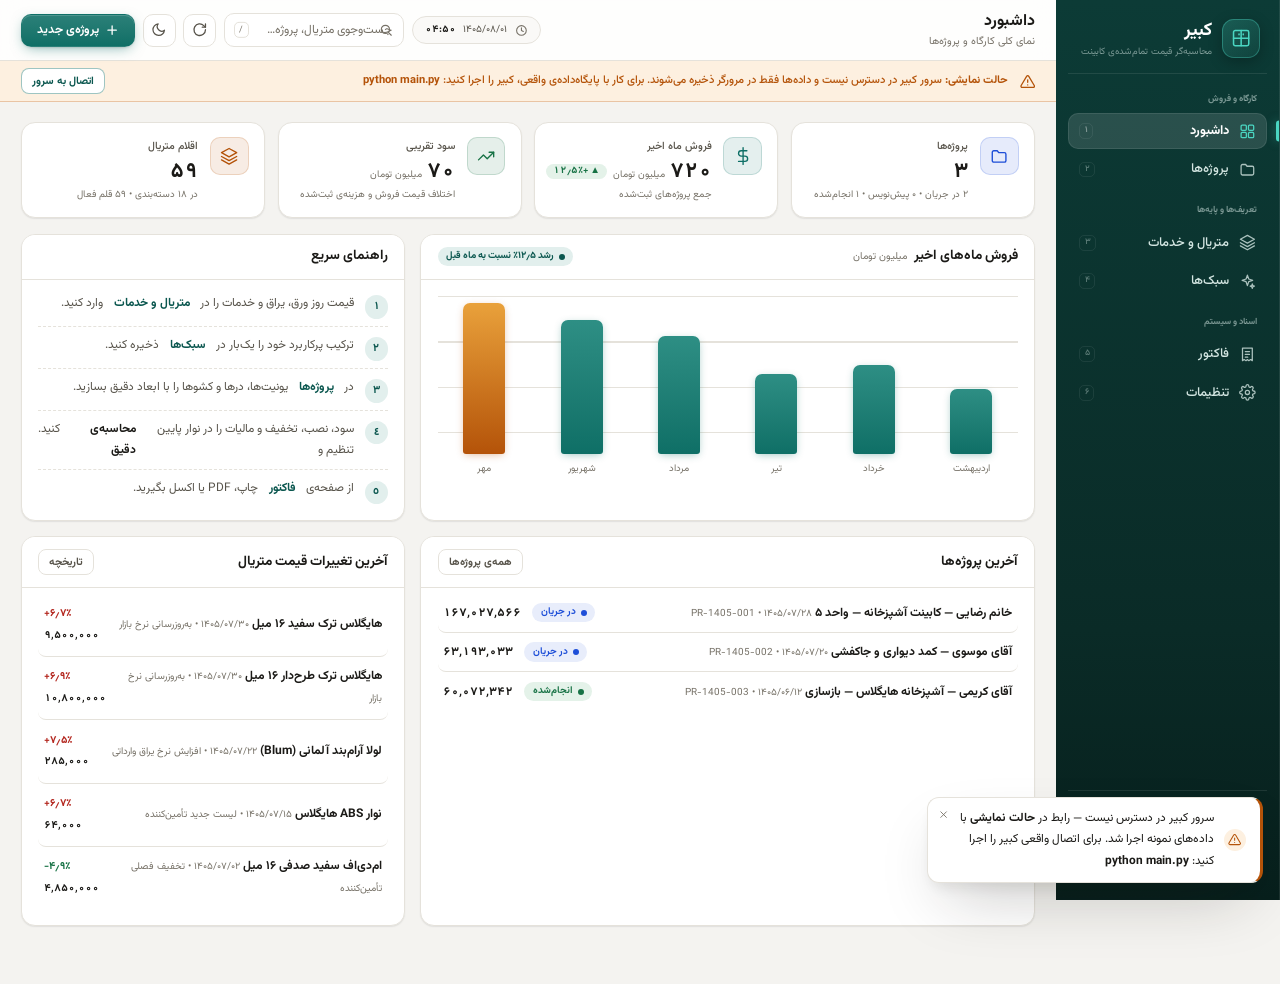
==== webui/index.html @ 337af444 "Initial commit" ====
<!DOCTYPE html>
<html lang="fa" dir="rtl" data-theme="light">
<head>
<meta charset="utf-8">
<meta name="viewport" content="width=device-width, initial-scale=1">
<title>کبیر — محاسبه‌گر قیمت تمام‌شده و فاکتور کابینت</title>
<meta name="description" content="کبیر: نرم‌افزار تحت وب محاسبه‌ی قیمت تمام‌شده و صدور فاکتور حرفه‌ای برای کارگاه‌ها و فروشگاه‌های کابینت‌سازی — کاملاً فارسی و راست‌به‌چپ">
<meta name="color-scheme" content="light dark">
<meta name="theme-color" content="#0c3b36" media="(prefers-color-scheme: light)">
<meta name="theme-color" content="#0d1a18" media="(prefers-color-scheme: dark)">
<link rel="icon" type="image/svg+xml" href="assets/favicon.svg">
<link rel="apple-touch-icon" href="assets/apple-touch-icon.png">
<link rel="manifest" href="manifest.webmanifest">
<link rel="stylesheet" href="css/styles.css">
<script src="js/data.js" defer></script>
<script src="js/engine.js" defer></script>
<script src="js/ui.js" defer></script>
</head>
<body>

<!-- ==================== اسپلش راه‌اندازی ==================== -->
<div id="splash" role="status" aria-live="polite">
  <div class="splash-box">
    <div class="splash-logo" aria-hidden="true">
      <svg viewBox="0 0 24 24" fill="none" stroke="currentColor" stroke-width="1.8" stroke-linecap="round" stroke-linejoin="round">
        <rect x="3" y="3" width="18" height="18" rx="2"/><line x1="12" y1="3" x2="12" y2="21"/><line x1="3" y1="12" x2="21" y2="12"/>
        <line x1="9.5" y1="7" x2="9.5" y2="8"/><line x1="14.5" y1="7" x2="14.5" y2="8"/>
      </svg>
    </div>
    <div class="splash-title">کبیر</div>
    <div class="splash-sub">محاسبه‌گر قیمت تمام‌شده و صدور فاکتور صنعت کابینت</div>
    <div class="splash-bar" aria-hidden="true"><i></i></div>
    <div class="splash-msg" id="splashMsg">در حال راه‌اندازی…</div>
  </div>
</div>

<noscript>
  <div style="padding:2rem;text-align:center;font-family:Tahoma,sans-serif">
    کبیر برای اجرا به جاوااسکریپت نیاز دارد. لطفاً جاوااسکریپت مرورگر را فعال کنید.
  </div>
</noscript>

<!-- ==================== نوار کناری ==================== -->
<aside class="sidebar" id="sidebar" aria-label="ناوبری اصلی">
  <div class="brand">
    <div class="brand-logo" aria-hidden="true">
      <svg viewBox="0 0 24 24" fill="none" stroke="currentColor" stroke-width="1.8" stroke-linecap="round" stroke-linejoin="round">
        <rect x="3" y="3" width="18" height="18" rx="2"/><line x1="12" y1="3" x2="12" y2="21"/><line x1="3" y1="12" x2="21" y2="12"/>
        <line x1="9.5" y1="7" x2="9.5" y2="8"/><line x1="14.5" y1="7" x2="14.5" y2="8"/>
      </svg>
    </div>
    <div>
      <h1>کبیر</h1>
      <p>محاسبه‌گر قیمت تمام‌شده‌ی کابینت</p>
    </div>
  </div>

  <nav class="nav" id="nav">
    <div class="nav-sec">کارگاه و فروش</div>
    <button class="nav-btn active" data-page="dashboard" type="button">
      <svg viewBox="0 0 24 24" fill="none" stroke="currentColor" stroke-width="1.8" stroke-linecap="round" stroke-linejoin="round"><rect x="3" y="3" width="7.5" height="7.5" rx="1.5"/><rect x="13.5" y="3" width="7.5" height="7.5" rx="1.5"/><rect x="13.5" y="13.5" width="7.5" height="7.5" rx="1.5"/><rect x="3" y="13.5" width="7.5" height="7.5" rx="1.5"/></svg>
      داشبورد<span class="nav-kbd">۱</span>
    </button>
    <button class="nav-btn" data-page="projects" type="button">
      <svg viewBox="0 0 24 24" fill="none" stroke="currentColor" stroke-width="1.8" stroke-linecap="round" stroke-linejoin="round"><path d="M3 7a2 2 0 0 1 2-2h4.5l2 2.5H19a2 2 0 0 1 2 2V18a2 2 0 0 1-2 2H5a2 2 0 0 1-2-2z"/></svg>
      پروژه‌ها<span class="nav-kbd">۲</span>
    </button>
    <div class="nav-sec">تعریف‌ها و پایه‌ها</div>
    <button class="nav-btn" data-page="materials" type="button">
      <svg viewBox="0 0 24 24" fill="none" stroke="currentColor" stroke-width="1.8" stroke-linecap="round" stroke-linejoin="round"><path d="m12 2 10 5.5-10 5.5L2 7.5z"/><path d="m2 12.5 10 5.5 10-5.5"/><path d="m2 17 10 5.5L22 17"/></svg>
      متریال و خدمات<span class="nav-kbd">۳</span>
    </button>
    <button class="nav-btn" data-page="styles" type="button">
      <svg viewBox="0 0 24 24" fill="none" stroke="currentColor" stroke-width="1.8" stroke-linecap="round" stroke-linejoin="round"><path d="m12 3 1.9 5.6 5.6 1.9-5.6 1.9L12 18l-1.9-5.6-5.6-1.9 5.6-1.9z"/><path d="M19 15.5 19.8 18l2.2.8-2.2.8L19 22l-.8-2.4-2.2-.8 2.2-.8z"/></svg>
      سبک‌ها<span class="nav-kbd">۴</span>
    </button>
    <div class="nav-sec">اسناد و سیستم</div>
    <button class="nav-btn" data-page="invoice" type="button">
      <svg viewBox="0 0 24 24" fill="none" stroke="currentColor" stroke-width="1.8" stroke-linecap="round" stroke-linejoin="round"><path d="M5 3h14v18l-2.4-1.6L14 21l-2-1.6L10 21l-2.6-1.6L5 21z"/><line x1="9" y1="8" x2="15" y2="8"/><line x1="9" y1="12" x2="15" y2="12"/><line x1="9" y1="16" x2="12.5" y2="16"/></svg>
      فاکتور<span class="nav-kbd">۵</span>
    </button>
    <button class="nav-btn" data-page="settings" type="button">
      <svg viewBox="0 0 24 24" fill="none" stroke="currentColor" stroke-width="1.8" stroke-linecap="round" stroke-linejoin="round"><circle cx="12" cy="12" r="3"/><path d="M19.4 15a1.65 1.65 0 0 0 .33 1.82l.06.06a2 2 0 0 1-2.83 2.83l-.06-.06a1.65 1.65 0 0 0-1.82-.33 1.65 1.65 0 0 0-1 1.51V21a2 2 0 0 1-4 0v-.09A1.65 1.65 0 0 0 9 19.4a1.65 1.65 0 0 0-1.82.33l-.06.06a2 2 0 0 1-2.83-2.83l.06-.06a1.65 1.65 0 0 0 .33-1.82 1.65 1.65 0 0 0-1.51-1H3a2 2 0 0 1 0-4h.09A1.65 1.65 0 0 0 4.6 9a1.65 1.65 0 0 0-.33-1.82l-.06-.06a2 2 0 0 1 2.83-2.83l.06.06a1.65 1.65 0 0 0 1.82.33H9a1.65 1.65 0 0 0 1-1.51V3a2 2 0 0 1 4 0v.09a1.65 1.65 0 0 0 1 1.51 1.65 1.65 0 0 0 1.82-.33l.06-.06a2 2 0 0 1 2.83 2.83l-.06.06a1.65 1.65 0 0 0-.33 1.82V9a1.65 1.65 0 0 0 1.51 1H21a2 2 0 0 1 0 4h-.09a1.65 1.65 0 0 0-1.51 1z"/></svg>
      تنظیمات<span class="nav-kbd">۶</span>
    </button>
  </nav>

  <div class="sidebar-foot">
    <div class="ver"><span class="dot"></span> <span id="appVer">کبیر — رابط وب</span></div>
    <div id="connBadge" class="conn demo"><span class="dot"></span> در حال اتصال…</div>
    <div class="tiny" style="opacity:.7">میان‌بر: <b>/</b> جست‌وجو • <b>Alt+۱..۶</b> صفحه‌ها</div>
  </div>
</aside>
<div class="scrim" id="scrim"></div>

<!-- ==================== بدنه‌ی اصلی ==================== -->
<div class="main">
  <header class="topbar">
    <button class="icon-btn btn-menu" id="btnMenu" type="button" aria-label="منو">
      <svg viewBox="0 0 24 24" fill="none" stroke="currentColor" stroke-width="2" stroke-linecap="round"><line x1="4" y1="7" x2="20" y2="7"/><line x1="4" y1="12" x2="20" y2="12"/><line x1="4" y1="17" x2="20" y2="17"/></svg>
    </button>
    <div class="topbar-titles">
      <h2 id="pageTitle">داشبورد</h2>
      <p id="pageSub">نمای کلی کارگاه و پروژه‌ها</p>
    </div>
    <div class="topbar-actions">
      <div class="clock-chip" id="clockChip" title="تاریخ و ساعت امروز">
        <svg viewBox="0 0 24 24" fill="none" stroke="currentColor" stroke-width="2" stroke-linecap="round" stroke-linejoin="round"><circle cx="12" cy="12" r="9"/><polyline points="12 7 12 12 15.5 13.8"/></svg>
        <span id="clockDate">—</span><b id="clockTime">—</b>
      </div>
      <div class="search-wrap">
        <svg class="search-ic" viewBox="0 0 24 24" fill="none" stroke="currentColor" stroke-width="2" stroke-linecap="round"><circle cx="11" cy="11" r="7"/><line x1="21" y1="21" x2="16.5" y2="16.5"/></svg>
        <input type="search" id="globalSearch" placeholder="جست‌وجوی متریال، پروژه…" autocomplete="off" aria-label="جست‌وجوی سراسری">
        <span class="search-kbd">/</span>
        <div class="search-drop" id="searchDrop" hidden></div>
      </div>
      <button class="icon-btn" id="btnRefresh" type="button" aria-label="به‌روزرسانی داده‌ها" title="به‌روزرسانی داده‌ها از پایگاه‌داده">
        <svg viewBox="0 0 24 24" fill="none" stroke="currentColor" stroke-width="2" stroke-linecap="round" stroke-linejoin="round"><path d="M21 12a9 9 0 1 1-2.64-6.36L21 8"/><polyline points="21 3 21 8 16 8"/></svg>
      </button>
      <button class="icon-btn" id="btnTheme" type="button" aria-label="تغییر پوسته" title="پوسته‌ی روشن/تاریک"></button>
      <button class="btn primary" id="btnQuickProject" type="button">
        <svg viewBox="0 0 24 24" fill="none" stroke="currentColor" stroke-width="2.2" stroke-linecap="round"><line x1="12" y1="5" x2="12" y2="19"/><line x1="5" y1="12" x2="19" y2="12"/></svg>
        پروژه‌ی جدید
      </button>
    </div>
  </header>

  <div class="demo-banner" id="demoBanner" hidden role="status">
    <svg viewBox="0 0 24 24" fill="none" stroke="currentColor" stroke-width="2" stroke-linecap="round" stroke-linejoin="round"><path d="M10.3 3.6 1.8 18a2 2 0 0 0 1.7 3h17a2 2 0 0 0 1.7-3L13.7 3.6a2 2 0 0 0-3.4 0z"/><line x1="12" y1="9" x2="12" y2="13"/><line x1="12" y1="17" x2="12" y2="17.01"/></svg>
    <span><b>حالت نمایشی:</b> سرور کبیر در دسترس نیست و داده‌ها فقط در مرورگر ذخیره می‌شوند. برای کار با پایگاه‌داده‌ی واقعی، کبیر را اجرا کنید: <b class="ltr">python main.py</b></span>
    <button class="btn outline sm" id="btnBannerReconnect" type="button">اتصال به سرور</button>
  </div>

  <div class="content">

    <!-- ================= صفحه‌ی داشبورد ================= -->
    <section class="page active" id="page-dashboard">
      <div class="stats-grid">
        <div class="stat-card" style="--stat-c:var(--info)">
          <div class="stat-ic"><svg viewBox="0 0 24 24" fill="none" stroke="currentColor" stroke-width="1.8" stroke-linecap="round" stroke-linejoin="round"><path d="M3 7a2 2 0 0 1 2-2h4.5l2 2.5H19a2 2 0 0 1 2 2V18a2 2 0 0 1-2 2H5a2 2 0 0 1-2-2z"/></svg></div>
          <div class="stat-info">
            <div class="stat-label">پروژه‌ها</div>
            <div class="stat-value" id="statProjects">—</div>
            <div class="stat-sub" id="statProjectsSub"></div>
          </div>
        </div>
        <div class="stat-card" style="--stat-c:var(--accent)">
          <div class="stat-ic"><svg viewBox="0 0 24 24" fill="none" stroke="currentColor" stroke-width="1.8" stroke-linecap="round" stroke-linejoin="round"><line x1="12" y1="1" x2="12" y2="23"/><path d="M17 5H9.5a3.5 3.5 0 0 0 0 7h5a3.5 3.5 0 0 1 0 7H6"/></svg></div>
          <div class="stat-info">
            <div class="stat-label">فروش ماه اخیر</div>
            <div class="stat-value"><span id="statSales">—</span><span class="stat-trend up" id="statSalesTrend"></span></div>
            <div class="stat-sub">جمع پروژه‌های ثبت‌شده</div>
          </div>
        </div>
        <div class="stat-card" style="--stat-c:var(--success)">
          <div class="stat-ic"><svg viewBox="0 0 24 24" fill="none" stroke="currentColor" stroke-width="1.8" stroke-linecap="round" stroke-linejoin="round"><polyline points="22 7 13.5 15.5 8.5 10.5 2 17"/><polyline points="16 7 22 7 22 13"/></svg></div>
          <div class="stat-info">
            <div class="stat-label">سود تقریبی</div>
            <div class="stat-value" id="statProfit">—</div>
            <div class="stat-sub">اختلاف قیمت فروش و هزینه‌ی ثبت‌شده</div>
          </div>
        </div>
        <div class="stat-card" style="--stat-c:var(--warning)">
          <div class="stat-ic"><svg viewBox="0 0 24 24" fill="none" stroke="currentColor" stroke-width="1.8" stroke-linecap="round" stroke-linejoin="round"><path d="m12 2 10 5.5-10 5.5L2 7.5z"/><path d="m2 12.5 10 5.5 10-5.5"/><path d="m2 17 10 5.5L22 17"/></svg></div>
          <div class="stat-info">
            <div class="stat-label">اقلام متریال</div>
            <div class="stat-value" id="statMaterials">—</div>
            <div class="stat-sub" id="statMaterialsSub"></div>
          </div>
        </div>
      </div>

      <div class="dash-grid">
        <div class="card">
          <div class="card-head">
            <h3>فروش ماه‌های اخیر <span class="sub" id="chartUnit"></span></h3>
            <div class="card-actions"><span class="badge b-final" id="chartBadge"></span></div>
          </div>
          <div class="card-body"><div class="chart" id="salesChart" role="img" aria-label="نمودار فروش ماه‌های اخیر"></div></div>
        </div>

        <div class="card">
          <div class="card-head"><h3>راهنمای سریع</h3></div>
          <div class="card-body" style="padding-top:.4rem;padding-bottom:.6rem">
            <ol class="guide">
              <li>قیمت روز ورق، یراق و خدمات را در <a data-goto="materials">متریال و خدمات</a> وارد کنید.</li>
              <li>ترکیب پرکاربرد خود را یک‌بار در <a data-goto="styles">سبک‌ها</a> ذخیره کنید.</li>
              <li>در <a data-goto="projects">پروژه‌ها</a> یونیت‌ها، درها و کشوها را با ابعاد دقیق بسازید.</li>
              <li>سود، نصب، تخفیف و مالیات را در نوار پایین تنظیم و <b>محاسبه‌ی دقیق</b> کنید.</li>
              <li>از صفحه‌ی <a data-goto="invoice">فاکتور</a> چاپ، PDF یا اکسل بگیرید.</li>
            </ol>
          </div>
        </div>
      </div>

      <div class="dash-grid">
        <div class="card">
          <div class="card-head">
            <h3>آخرین پروژه‌ها</h3>
            <div class="card-actions"><button class="btn ghost sm" data-goto="projects" type="button">همه‌ی پروژه‌ها</button></div>
          </div>
          <div class="card-body" style="padding-top:.4rem"><div class="mini-list" id="recentProjects"></div></div>
        </div>
        <div class="card">
          <div class="card-head">
            <h3>آخرین تغییرات قیمت متریال</h3>
            <div class="card-actions"><button class="btn ghost sm" id="btnDashHistory" type="button">تاریخچه</button></div>
          </div>
          <div class="card-body" style="padding-top:.4rem"><div class="mini-list" id="priceChanges"></div></div>
        </div>
      </div>
    </section>

    <!-- ================= صفحه‌ی پروژه‌ها ================= -->
    <section class="page" id="page-projects">
      <div class="toolbar no-print">
        <div class="search-wrap">
          <svg class="search-ic" viewBox="0 0 24 24" fill="none" stroke="currentColor" stroke-width="2" stroke-linecap="round"><circle cx="11" cy="11" r="7"/><line x1="21" y1="21" x2="16.5" y2="16.5"/></svg>
          <input type="search" id="projSearch" placeholder="جست‌وجوی عنوان، مشتری یا کد…" autocomplete="off">
        </div>
        <select id="projFilter" aria-label="فیلتر وضعیت" style="width:auto">
          <option value="all">همه‌ی وضعیت‌ها</option>
          <option value="draft">پیش‌نویس</option>
          <option value="open">در جریان</option>
          <option value="done">انجام‌شده</option>
          <option value="canceled">لغوشده</option>
        </select>
        <div class="spacer"></div>
        <button class="btn primary" id="btnNewProject" type="button">
          <svg viewBox="0 0 24 24" fill="none" stroke="currentColor" stroke-width="2.2" stroke-linecap="round"><line x1="12" y1="5" x2="12" y2="19"/><line x1="5" y1="12" x2="19" y2="12"/></svg>
          پروژه‌ی جدید
        </button>
      </div>

      <div class="notice warn" id="staleBanner" hidden role="status">
        <span class="n-ic" aria-hidden="true"><svg viewBox="0 0 24 24" fill="none" stroke="currentColor" stroke-width="1.9" stroke-linecap="round" stroke-linejoin="round"><path d="M10.3 3.6 1.8 18a2 2 0 0 0 1.7 3h17a2 2 0 0 0 1.7-3L13.7 3.6a2 2 0 0 0-3.4 0z"/><line x1="12" y1="9" x2="12" y2="13"/><line x1="12" y1="17" x2="12" y2="17.01"/></svg></span>
        <span>قیمت متریال تغییر کرده است — <b id="staleCount">۰</b> پروژه هنوز با نرخ‌های قدیمی محاسبه شده‌اند. برای به‌روزرسانی همه‌ی قیمت‌ها «بازمحاسبه» را بزنید.</span>
        <button class="btn warn sm" id="btnRecalcAll" type="button">بازمحاسبه‌ی همه‌ی پروژه‌ها</button>
      </div>

      <div class="card no-print">
        <div class="table-wrap sticky-head"><table class="data" id="projectsTable" aria-label="فهرست پروژه‌ها"></table></div>
      </div>

      <!-- ویرایشگر پروژه -->
      <div class="editor-stack" id="projectEditor" hidden>
        <div class="card">
          <div class="card-head">
            <h3>مشخصات پروژه <span class="badge b-open" id="edStatusBadge"></span></h3>
            <div class="card-actions">
              <button class="btn ghost sm" id="btnCloseEditor" type="button">بستن</button>
              <button class="btn ghost sm" id="btnDupProject" type="button">کپی پروژه</button>
              <button class="btn primary sm" id="btnSaveProject" type="button">
                <svg viewBox="0 0 24 24" fill="none" stroke="currentColor" stroke-width="2" stroke-linecap="round" stroke-linejoin="round"><path d="M19 21H5a2 2 0 0 1-2-2V5a2 2 0 0 1 2-2h11l5 5v11a2 2 0 0 1-2 2z"/><polyline points="17 21 17 13 7 13 7 21"/><polyline points="7 3 7 8 15 8"/></svg>
                ذخیره‌ی تغییرات
              </button>
            </div>
          </div>
          <div class="card-body">
            <div class="fields-grid">
              <div class="field"><label for="edCode">کد پروژه</label><input type="text" id="edCode" readonly></div>
              <div class="field span2"><label for="edTitle">عنوان پروژه</label><input type="text" id="edTitle" placeholder="مثلاً کابینت آشپزخانه"></div>
              <div class="field"><label for="edStatus">وضعیت</label>
                <select id="edStatus">
                  <option value="draft">پیش‌نویس</option>
                  <option value="open">در جریان</option>
                  <option value="done">انجام‌شده</option>
                  <option value="canceled">لغوشده</option>
                </select>
              </div>
              <div class="field"><label for="edCustomer">نام مشتری</label><input type="text" id="edCustomer"></div>
              <div class="field"><label for="edMobile">همراه</label><input type="tel" id="edMobile" placeholder="۰۹۱۲…" class="ltr" style="text-align:right"></div>
              <div class="field"><label for="edPhone">تلفن</label><input type="tel" id="edPhone" class="ltr" style="text-align:right"></div>
              <div class="field"><label for="edValid">اعتبار تا</label><input type="text" id="edValid" placeholder="۱۴۰۵/۰۸/۱۵"></div>
              <div class="field span4"><label for="edAddress">نشانی</label><input type="text" id="edAddress"></div>
            </div>
          </div>
        </div>

        <div class="card">
          <div class="card-head">
            <h3>بخش‌ها (سبک‌ها) <span class="sub">در یک پروژه چند بخش با سبک‌های متفاوت بسازید</span></h3>
            <div class="card-actions">
              <button class="btn ghost sm" id="btnDelSection" type="button">حذف بخش</button>
              <button class="btn ghost sm" id="btnAddSection" type="button">＋ افزودن بخش</button>
            </div>
          </div>
          <div class="card-body">
            <div class="sec-pills" id="secPills"></div>
            <div class="section-bar">
              <label>نام بخش:
                <input type="text" id="secName" style="width:8rem">
              </label>
              <label>سبک:
                <select id="secStyle" aria-label="سبک بخش"></select>
              </label>
              <button class="btn outline sm" id="btnApplyStyle" type="button" title="متریالِ سبک روی همه‌ی یونیت‌ها، درها و کشوها اعمال می‌شود">اعمال سبک روی بخش</button>
              <label>پرت ورق ٪:
                <input type="text" id="secWaste" class="narrow" inputmode="numeric" data-no-sep>
              </label>
              <label>سربار ٪:
                <input type="text" id="secOverhead" class="narrow" inputmode="numeric" data-no-sep>
              </label>
              <label>صفحه‌ی کابینت:
                <select id="secCounter" aria-label="متریال صفحه"></select>
              </label>
              <label>متر طول صفحه:
                <input type="text" id="secCounterLm" class="narrow" inputmode="decimal">
              </label>
            </div>

            <div class="tabs" id="secTabs" role="tablist">
              <button class="tab active" data-tab="units" type="button" role="tab">یونیت‌ها <span class="cnt" id="cntUnits"></span></button>
              <button class="tab" data-tab="doors" type="button" role="tab">درها <span class="cnt" id="cntDoors"></span></button>
              <button class="tab" data-tab="drawers" type="button" role="tab">کشوها <span class="cnt" id="cntDrawers"></span></button>
              <button class="tab" data-tab="facade" type="button" role="tab">درنما <span class="cnt" id="cntFacade"></span></button>
              <button class="tab" data-tab="extras" type="button" role="tab">اضافات و اکسسوری <span class="cnt" id="cntExtras"></span></button>
              <button class="tab" data-tab="services" type="button" role="tab">خدمات بخش <span class="cnt" id="cntServices"></span></button>
            </div>

            <div class="tab-panel active" id="tab-units" role="tabpanel">
              <div class="table-wrap"><table class="data center" id="tblUnits"></table></div>
              <div class="add-unit-row">
                <button class="btn ghost sm add-row" data-add="unit:ground" type="button" title="یونیت زمینی با ابعاد پیش‌فرض (قابل تغییر در تنظیمات)">＋ یونیت زمینی</button>
                <button class="btn ghost sm add-row" data-add="unit:wall" type="button" title="یونیت دیواری با ابعاد پیش‌فرض (قابل تغییر در تنظیمات)">＋ یونیت دیواری</button>
                <button class="btn ghost sm add-row" data-add="unit:tall" type="button" title="کمد ایستاده با ابعاد پیش‌فرض (قابل تغییر در تنظیمات)">＋ کمد ایستاده</button>
              </div>
              <p class="tiny muted" style="margin-top:.4rem">ابعاد هر نوع به‌صورت پیش‌فرض از «تنظیمات → ابعاد پیش‌فرض یونیت‌ها» می‌آید و با تغییر نوع یونیت هم خودکار اعمال می‌شود. برای انتخاب متریال و یراق هر یونیت، روی «جزئیات» ردیف آن کلیک کنید.</p>
            </div>
            <div class="tab-panel" id="tab-doors" role="tabpanel">
              <div class="table-wrap"><table class="data center" id="tblDoors"></table></div>
              <button class="btn ghost sm add-row" data-add="doors" type="button">＋ افزودن در</button>
            </div>
            <div class="tab-panel" id="tab-drawers" role="tabpanel">
              <div class="table-wrap"><table class="data center" id="tblDrawers"></table></div>
              <button class="btn ghost sm add-row" data-add="drawers" type="button">＋ افزودن کشو</button>
            </div>
            <div class="tab-panel" id="tab-facade" role="tabpanel">
              <div class="section-bar" style="margin-bottom:.8rem">
                <label>حالت درنما:
                  <select id="facadeMode">
                    <option value="none">بدون درنما</option>
                    <option value="detailed">ریز (ردیف‌های زیر)</option>
                    <option value="total">متراژ کلی</option>
                  </select>
                </label>
                <span id="facadeTotalWrap" class="hidden" style="display:flex;gap:.8rem;flex-wrap:wrap">
                  <label>متراژ کل (م²): <input type="text" id="facadeTotalSqm" class="narrow" inputmode="decimal" data-no-sep></label>
                  <label>قیمت هر م²: <input type="text" id="facadeTotalPrice" class="narrow" inputmode="numeric"></label>
                </span>
              </div>
              <div id="facadeRowsWrap">
                <div class="table-wrap"><table class="data center" id="tblFacade"></table></div>
                <button class="btn ghost sm add-row" data-add="facade" type="button">＋ افزودن ردیف درنما</button>
              </div>
            </div>
            <div class="tab-panel" id="tab-extras" role="tabpanel">
              <div class="table-wrap"><table class="data center" id="tblExtras"></table></div>
              <button class="btn ghost sm add-row" data-add="extras" type="button">＋ افزودن ردیف</button>
            </div>
            <div class="tab-panel" id="tab-services" role="tabpanel">
              <div class="section-bar" style="margin-bottom:.8rem">
                <label>افزودن از کتابخانه‌ی خدمات:
                  <select id="svcLibrary"><option value="">— انتخاب کنید —</option></select>
                </label>
                <span class="tiny muted">مبنا: مقدار ردیف خودکار از روی آمار بخش محاسبه می‌شود (تعداد یونیت، لنگه در، متر طول…)</span>
              </div>
              <div class="table-wrap"><table class="data center" id="tblServices"></table></div>
              <button class="btn ghost sm add-row" data-add="services" type="button">＋ افزودن خدمت</button>
            </div>
          </div>
        </div>

        <div class="totalbar" id="totalBar">
          <div class="totalbar-inner">
            <div class="tb-fields">
              <div class="tb-field">
                <span>روش سود</span>
                <div class="pair">
                  <select id="tbProfitMode" aria-label="روش سود">
                    <option value="markup">مارکاپ</option>
                    <option value="margin">مارجین</option>
                  </select>
                  <span class="cell-wrap"><input type="text" id="tbProfitPct" inputmode="numeric" aria-label="درصد سود" class="has-u" data-no-sep><i class="cell-u" id="uProfitPct">٪</i></span>
                </div>
              </div>
              <div class="tb-field">
                <span>نصب</span>
                <div class="pair">
                  <select id="tbInstallMode" aria-label="روش نصب">
                    <option value="none">بدون نصب</option>
                    <option value="fixed">مبلغ ثابت</option>
                    <option value="per_meter">متری</option>
                    <option value="percent">درصدی</option>
                  </select>
                  <span class="cell-wrap"><input type="text" id="tbInstallVal" inputmode="numeric"><i class="cell-u" id="uInstallVal" style="display:none"></i></span>
                </div>
              </div>
              <div class="tb-field">
                <span>تخفیف</span>
                <div class="pair">
                  <span class="cell-wrap"><input type="text" id="tbDiscPct" inputmode="numeric" aria-label="درصد تخفیف" class="has-u" data-no-sep><i class="cell-u" id="uDiscPct">٪</i></span>
                  <span class="cell-wrap"><input type="text" id="tbDiscAmt" inputmode="numeric" placeholder="مبلغ" aria-label="مبلغ تخفیف" class="has-u"><i class="cell-u" id="uDiscAmt">تومان</i></span>
                </div>
              </div>
              <div class="tb-field">
                <span>مالیات بر ارزش افزوده</span>
                <div class="pair">
                  <label class="switch" title="فعال/غیرفعال">
                    <input type="checkbox" id="tbVat"><span class="track"></span>
                  </label>
                  <span class="cell-wrap"><input type="text" id="tbVatPct" inputmode="numeric" aria-label="درصد مالیات" style="min-width:3.6rem" class="has-u" data-no-sep><i class="cell-u" id="uVatPct">٪</i></span>
                </div>
              </div>
              <div class="tb-field"><span>مبلغ ثابت اضافه</span><span class="cell-wrap"><input type="text" id="tbExtraFixed" inputmode="numeric" title="بابت تفاوت نوع درِ بخش‌ها یا اقلام کلی" class="has-u"><i class="cell-u" id="uExtraFixed">تومان</i></span></div>
            </div>
            <div class="tb-figures">
              <div class="tb-fig"><span>جمع هزینه‌ی تمام‌شده</span><b id="tbCost">—</b></div>
              <div class="tb-fig"><span>قیمت ناخالص</span><b id="tbGross">—</b></div>
              <div class="tb-final"><span>مبلغ قابل پرداخت</span><b id="tbFinal">—</b></div>
            </div>
            <div class="tb-actions">
              <button class="btn outline" id="btnBreakdown" type="button">
                <svg viewBox="0 0 24 24" fill="none" stroke="currentColor" stroke-width="1.9" stroke-linecap="round" stroke-linejoin="round"><rect x="4" y="2" width="16" height="20" rx="2"/><line x1="8" y1="6" x2="16" y2="6"/><line x1="8" y1="10" x2="10" y2="10"/><line x1="12" y1="10" x2="16" y2="10"/><line x1="8" y1="14" x2="10" y2="14"/><line x1="12" y1="14" x2="16" y2="14"/><line x1="8" y1="18" x2="13" y2="18"/></svg>
                محاسبه‌ی دقیق
              </button>
              <button class="btn success" id="btnGoInvoice" type="button">
                <svg viewBox="0 0 24 24" fill="none" stroke="currentColor" stroke-width="1.9" stroke-linecap="round" stroke-linejoin="round"><path d="M5 3h14v18l-2.4-1.6L14 21l-2-1.6L10 21l-2.6-1.6L5 21z"/><line x1="9" y1="8" x2="15" y2="8"/><line x1="9" y1="12" x2="15" y2="12"/></svg>
                صدور فاکتور
              </button>
            </div>
          </div>
        </div>
      </div>
    </section>

    <!-- ================= صفحه‌ی متریال و خدمات ================= -->
    <section class="page" id="page-materials">
      <div class="toolbar no-print">
        <div class="search-wrap">
          <svg class="search-ic" viewBox="0 0 24 24" fill="none" stroke="currentColor" stroke-width="2" stroke-linecap="round"><circle cx="11" cy="11" r="7"/><line x1="21" y1="21" x2="16.5" y2="16.5"/></svg>
          <input type="search" id="matSearch" placeholder="جست‌وجوی متریال و خدمات…" autocomplete="off">
        </div>
        <span class="badge b-final" id="matCurBadge"></span>
        <div class="spacer"></div>
        <button class="btn ghost" id="btnMatHistory" type="button">
          <svg viewBox="0 0 24 24" fill="none" stroke="currentColor" stroke-width="1.9" stroke-linecap="round" stroke-linejoin="round"><path d="M3 12a9 9 0 1 0 3-6.7L3 8"/><polyline points="3 3 3 8 8 8"/><polyline points="12 7.5 12 12 15.5 14"/></svg>
          تاریخچه‌ی قیمت
        </button>
        <button class="btn ghost" id="btnMatExcel" type="button">
          <svg viewBox="0 0 24 24" fill="none" stroke="currentColor" stroke-width="1.9" stroke-linecap="round" stroke-linejoin="round"><path d="M21 15v4a2 2 0 0 1-2 2H5a2 2 0 0 1-2-2v-4"/><polyline points="7 10 12 15 17 10"/><line x1="12" y1="15" x2="12" y2="3"/></svg>
          خروجی اکسل
        </button>
        <button class="btn outline" id="btnBulkPrice" type="button">
          <svg viewBox="0 0 24 24" fill="none" stroke="currentColor" stroke-width="1.9" stroke-linecap="round" stroke-linejoin="round"><line x1="19" y1="5" x2="5" y2="19"/><circle cx="6.5" cy="6.5" r="2.5"/><circle cx="17.5" cy="17.5" r="2.5"/></svg>
          تغییر دسته‌جمعی قیمت
        </button>
        <button class="btn primary" id="btnNewMaterial" type="button">
          <svg viewBox="0 0 24 24" fill="none" stroke="currentColor" stroke-width="2.2" stroke-linecap="round"><line x1="12" y1="5" x2="12" y2="19"/><line x1="5" y1="12" x2="19" y2="12"/></svg>
          افزودن قلم
        </button>
      </div>

      <div class="chips no-print" id="matChips" role="tablist" aria-label="دسته‌بندی‌ها"></div>

      <div class="card no-print">
        <div class="table-wrap sticky-head"><table class="data" id="matTable" aria-label="فهرست متریال و خدمات"></table></div>
        <div class="card-foot" id="matCount"></div>
      </div>

      <div class="card no-print" id="historyCard" hidden>
        <div class="card-head">
          <h3>تاریخچه‌ی تغییرات قیمت</h3>
          <div class="card-actions"><button class="btn ghost sm" id="btnCloseHistory" type="button">بستن</button></div>
        </div>
        <div class="table-wrap sticky-head"><table class="data" id="historyTable" aria-label="تاریخچه‌ی قیمت‌ها"></table></div>
      </div>
    </section>

    <!-- ================= صفحه‌ی سبک‌ها ================= -->
    <section class="page" id="page-styles">
      <div class="toolbar no-print">
        <p class="muted" style="font-size:.85rem">ترکیب متریال پرکاربرد خود را یک‌بار ذخیره کنید و در هر پروژه با یک کلیک فراخوانید. <b id="stylesLimitNote">حداکثر ۲۰ سبک.</b></p>
        <div class="spacer"></div>
        <button class="btn primary" id="btnNewStyle" type="button">
          <svg viewBox="0 0 24 24" fill="none" stroke="currentColor" stroke-width="2.2" stroke-linecap="round"><line x1="12" y1="5" x2="12" y2="19"/><line x1="5" y1="12" x2="19" y2="12"/></svg>
          تعریف سبک جدید
        </button>
      </div>
      <div class="styles-grid" id="stylesGrid"></div>
    </section>

    <!-- ================= صفحه‌ی فاکتور ================= -->
    <section class="page" id="page-invoice">
      <div class="invoice-layout">
        <div class="card inv-options no-print">
          <div class="card-head"><h3>تنظیمات سند</h3></div>
          <div class="card-body">
            <div class="field">
              <label for="invProject">پروژه</label>
              <select id="invProject"></select>
            </div>
            <div class="field">
              <label for="invType">نوع سند</label>
              <select id="invType">
                <option value="quote">پیش‌فاکتور</option>
                <option value="proforma">پیش‌فاکتور رسمی</option>
                <option value="invoice">فاکتور فروش</option>
              </select>
            </div>
            <div class="grid2">
              <div class="field"><label for="invNumber">شماره</label><input type="text" id="invNumber" readonly></div>
              <div class="field"><label for="invDate">تاریخ</label><input type="text" id="invDate" readonly></div>
            </div>
            <div class="field"><label for="invValid">اعتبار تا</label><input type="text" id="invValid"></div>

            <div class="field">
              <span class="lbl">سطح نمایش</span>
              <div class="segmented" id="invLevel" role="tablist">
                <button type="button" class="active" data-level="grouped">گروه‌بندی</button>
                <button type="button" data-level="detailed">ریز</button>
                <button type="button" data-level="summary">خلاصه</button>
              </div>
            </div>

            <div class="field">
              <span class="lbl">ردیف‌های قابل‌نمایش</span>
              <div class="rows-checks" id="invRows"></div>
            </div>

            <label class="switch"><input type="checkbox" id="invShowCost"><span class="track"></span><span class="sw-label">نمایش هزینه‌ی تمام‌شده <span class="tiny muted">(نسخه‌ی داخلی)</span></span></label>
            <label class="switch"><input type="checkbox" id="invShowStats" checked><span class="track"></span><span class="sw-label">نمایش آمار (یونیت، متراژ، ورق)</span></label>

            <button class="btn primary block" id="btnRefreshInv" type="button">
              <svg viewBox="0 0 24 24" fill="none" stroke="currentColor" stroke-width="2" stroke-linecap="round" stroke-linejoin="round"><path d="M3 12a9 9 0 1 0 3-6.7L3 8"/><polyline points="3 3 3 8 8 8"/></svg>
              به‌روزرسانی فاکتور
            </button>
            <div style="display:flex;gap:.5rem">
              <button class="btn outline" id="btnPrintInv" type="button" style="flex:1">
                <svg viewBox="0 0 24 24" fill="none" stroke="currentColor" stroke-width="1.9" stroke-linecap="round" stroke-linejoin="round"><path d="M6 9V2h12v7"/><path d="M6 18H4a2 2 0 0 1-2-2v-5a2 2 0 0 1 2-2h16a2 2 0 0 1 2 2v5a2 2 0 0 1-2 2h-2"/><rect x="6" y="14" width="12" height="8"/></svg>
                چاپ
              </button>
              <button class="btn ghost" id="btnPdfInv" type="button" style="flex:1">PDF</button>
              <button class="btn ghost" id="btnXlsInv" type="button" style="flex:1">اکسل</button>
            </div>
            <button class="btn success block" id="btnSaveInv" type="button">
              <svg viewBox="0 0 24 24" fill="none" stroke="currentColor" stroke-width="2" stroke-linecap="round" stroke-linejoin="round"><path d="M19 21H5a2 2 0 0 1-2-2V5a2 2 0 0 1 2-2h11l5 5v11a2 2 0 0 1-2 2z"/><polyline points="17 21 17 13 7 13 7 21"/><polyline points="7 3 7 8 15 8"/></svg>
              ذخیره در بایگانی فاکتورها
            </button>
          </div>
        </div>

        <div>
          <div class="inv-preview-wrap">
            <div class="sheet" id="invoiceSheet"></div>
            <iframe class="inv-frame hidden" id="invFrame" title="پیش‌نمایش فاکتور"></iframe>
          </div>
          <div class="card no-print" style="margin-top:1.2rem">
            <div class="card-head"><h3>بایگانی فاکتورهای صادرشده</h3></div>
            <div class="table-wrap sticky-head"><table class="data" id="archiveTable" aria-label="بایگانی فاکتورها"></table></div>
          </div>
        </div>
      </div>
    </section>

    <!-- ================= صفحه‌ی تنظیمات ================= -->
    <section class="page" id="page-settings">
      <div class="settings-grid">

        <div class="card">
          <div class="card-head"><h3>اطلاعات فروشگاه / شرکت</h3></div>
          <div class="card-body">
            <div class="grid2">
              <div class="field"><label for="setCompanyName">نام فروشگاه</label><input type="text" id="setCompanyName"></div>
              <div class="field"><label for="setManager">مدیریت</label><input type="text" id="setManager"></div>
              <div class="field"><label for="setPhone">تلفن</label><input type="tel" id="setPhone"></div>
              <div class="field"><label for="setMobile">همراه</label><input type="tel" id="setMobile"></div>
              <div class="field"><label for="setEmail">ایمیل</label><input type="text" id="setEmail" dir="ltr"></div>
              <div class="field"><label for="setWeb">وب‌سایت</label><input type="text" id="setWeb" dir="ltr"></div>
              <div class="field span2"><label for="setAddress">نشانی</label><input type="text" id="setAddress"></div>
              <div class="field span2"><label for="setInvTitle">عنوان سربرگ فاکتور</label><input type="text" id="setInvTitle"></div>
              <div class="field span2"><label for="setInvFooter">پانویس فاکتور</label><textarea id="setInvFooter"></textarea></div>
            </div>
          </div>
        </div>

        <div class="card">
          <div class="card-head"><h3>پیش‌فرض‌های محاسبه</h3></div>
          <div class="card-body">
            <div class="grid2">
              <div class="field"><label for="setProfitMode">روش سود</label>
                <select id="setProfitMode"><option value="markup">مارکاپ (هزینه × ۱+٪)</option><option value="margin">مارجین (هزینه ÷ ۱−٪)</option></select>
              </div>
              <div class="field"><label for="setProfitPct">درصد سود</label><input type="text" id="setProfitPct" inputmode="numeric" data-no-sep></div>
              <div class="field"><label for="setOverhead">سربار ٪</label><input type="text" id="setOverhead" inputmode="numeric" data-no-sep></div>
              <div class="field"><label for="setWaste">پرت ورق ٪</label><input type="text" id="setWaste" inputmode="numeric" data-no-sep></div>
              <div class="field"><label for="setInstallMode">روش نصب پیش‌فرض</label>
                <select id="setInstallMode">
                  <option value="none">بدون نصب</option><option value="fixed">مبلغ ثابت</option>
                  <option value="per_meter">متری</option><option value="percent">درصدی</option>
                </select>
              </div>
              <div class="field"><label for="setInstallVal">مقدار نصب</label><input type="text" id="setInstallVal" inputmode="numeric"></div>
              <div class="field"><label for="setSheetW">عرض ورق استاندارد (سانتی‌متر)</label><input type="text" id="setSheetW" inputmode="numeric"></div>
              <div class="field"><label for="setSheetH">ارتفاع ورق استاندارد</label><input type="text" id="setSheetH" inputmode="numeric"></div>
              <div class="field"><label for="setFiberW">عرض ورق فیبر</label><input type="text" id="setFiberW" inputmode="numeric"></div>
              <div class="field"><label for="setFiberH">ارتفاع ورق فیبر</label><input type="text" id="setFiberH" inputmode="numeric"></div>
              <div class="field"><label for="setBandBody">ضریب نوار بدنه</label><input type="text" id="setBandBody" inputmode="decimal"><span class="hint">به ازای هر م² بدنه چند متر نوار PVC مصرف می‌شود (پیش‌فرض صنعتی: ۲٫۲)</span></div>
              <div class="field"><label for="setBandDoor">ضریب نوار در</label><input type="text" id="setBandDoor" inputmode="decimal"></div>
            </div>
          </div>
        </div>

        <div class="card">
          <div class="card-head"><h3>ابعاد پیش‌فرض یونیت‌ها</h3>
            <div class="card-actions"><span class="badge b-final">به تفکیک نوع</span></div>
          </div>
          <div class="card-body">
            <p class="tiny muted" style="margin-bottom:.9rem">
              هنگام «افزودن یونیت» یا «تغییر نوع یونیت» در ویرایشگر پروژه، این ابعاد خودکار اعمال می‌شوند
              (بعداً قابل ویرایش‌اند). همه‌ی مقادیر بر حسب سانتی‌متر و تعداد طبقات بر حسب عدد است.
            </p>
            <div class="unit-def-grid">
              <div class="unit-def-col">
                <h4><span class="ud-dot ground"></span>زمینی</h4>
                <div class="field"><label for="setGroundL">طول</label><input type="text" id="setGroundL" inputmode="numeric"></div>
                <div class="field"><label for="setGroundH">ارتفاع</label><input type="text" id="setGroundH" inputmode="numeric"></div>
                <div class="field"><label for="setGroundD">عمق</label><input type="text" id="setGroundD" inputmode="numeric"></div>
                <div class="field"><label for="setGroundS">تعداد طبقات</label><input type="text" id="setGroundS" inputmode="numeric"></div>
              </div>
              <div class="unit-def-col">
                <h4><span class="ud-dot wall"></span>دیواری</h4>
                <div class="field"><label for="setWallL">طول</label><input type="text" id="setWallL" inputmode="numeric"></div>
                <div class="field"><label for="setWallH">ارتفاع</label><input type="text" id="setWallH" inputmode="numeric"></div>
                <div class="field"><label for="setWallD">عمق</label><input type="text" id="setWallD" inputmode="numeric"></div>
                <div class="field"><label for="setWallS">تعداد طبقات</label><input type="text" id="setWallS" inputmode="numeric"></div>
              </div>
              <div class="unit-def-col">
                <h4><span class="ud-dot tall"></span>کمد ایستاده</h4>
                <div class="field"><label for="setTallL">طول</label><input type="text" id="setTallL" inputmode="numeric"></div>
                <div class="field"><label for="setTallH">ارتفاع</label><input type="text" id="setTallH" inputmode="numeric"></div>
                <div class="field"><label for="setTallD">عمق</label><input type="text" id="setTallD" inputmode="numeric"></div>
                <div class="field"><label for="setTallS">تعداد طبقات</label><input type="text" id="setTallS" inputmode="numeric"></div>
              </div>
            </div>
          </div>
        </div>

        <div class="card">
          <div class="card-head"><h3>پول، مالیات و نمایش</h3></div>
          <div class="card-body">
            <div class="grid2">
              <div class="field"><label for="setCurrency">واحد پول</label>
                <select id="setCurrency"><option value="تومان">تومان</option><option value="ریال">ریال</option></select>
              </div>
              <div class="field"><label for="setScale">مقیاس نمایش</label>
                <select id="setScale"><option value="1">بدون تبدیل</option><option value="10">تقسیم بر ۱۰ (تومان)</option><option value="100">تقسیم بر ۱۰۰ (هزار ریال)</option></select>
              </div>
            </div>
            <hr style="border:none;border-top:1px solid var(--border);margin:1rem 0">
            <div style="display:flex;flex-direction:column;gap:.9rem">
              <label class="switch"><input type="checkbox" id="swVatSet"><span class="track"></span><span class="sw-label">فعال‌سازی مالیات بر ارزش افزوده (پیش‌فرض)</span></label>
              <div class="field" style="max-width:12rem"><label for="setVatPct">درصد مالیات</label><input type="text" id="setVatPct" inputmode="numeric" data-no-sep></div>
              <label class="switch"><input type="checkbox" id="swFaDigits"><span class="track"></span><span class="sw-label">نمایش اعداد فارسی</span></label>
            </div>
            <hr style="border:none;border-top:1px solid var(--border);margin:1rem 0">
            <div class="field">
              <span class="lbl">پوسته</span>
              <div class="segmented" id="setTheme">
                <button type="button" data-theme-v="light" class="active">☀ روشن</button>
                <button type="button" data-theme-v="dark">🌙 تاریک</button>
              </div>
            </div>
            <div class="field" style="margin-top:.9rem">
              <label for="setFontSize">اندازه‌ی قلم وب: <b id="setFontSizeVal">۱۴ پیکسل</b></label>
              <input type="range" id="setFontSize" min="12" max="18" step="1" value="14">
            </div>
          </div>
        </div>

        <div class="card">
          <div class="card-head"><h3>پشتیبان‌گیری و داده‌ها</h3></div>
          <div class="card-body">
            <div style="display:flex;flex-direction:column;gap:.9rem;margin-bottom:1rem">
              <label class="switch"><input type="checkbox" id="swAutoBackup"><span class="track"></span><span class="sw-label">پشتیبان‌گیری خودکار روزانه</span></label>
              <div class="field" style="max-width:14rem"><label for="setBackupKeep">تعداد نسخه‌های نگه‌داشتنی</label><input type="text" id="setBackupKeep" inputmode="numeric" data-no-sep></div>
            </div>
            <div style="display:flex;gap:.5rem;flex-wrap:wrap;margin-bottom:1rem">
              <button class="btn primary sm" id="btnBackupNow" type="button">پشتیبان‌گیری اکنون</button>
              <button class="btn ghost sm" id="btnExportJson" type="button">خروجی JSON</button>
              <button class="btn ghost sm" id="btnImportJson" type="button">ورود JSON</button>
              <input type="file" id="fileImportJson" accept=".json,application/json" class="hidden">
            </div>
            <div class="table-wrap sticky-head"><table class="data" id="backupsTable" aria-label="نسخه‌های پشتیبان"></table></div>
            <p class="tiny muted" id="dataDirNote" style="margin-top:.6rem"></p>
          </div>
        </div>
      </div>

      <div class="settings-save no-print">
        <button class="btn ghost" id="btnResetSettings" type="button">بازنشانی پیش‌فرض‌ها</button>
        <button class="btn primary" id="btnSaveSettings" type="button">
          <svg viewBox="0 0 24 24" fill="none" stroke="currentColor" stroke-width="2" stroke-linecap="round" stroke-linejoin="round"><path d="M19 21H5a2 2 0 0 1-2-2V5a2 2 0 0 1 2-2h11l5 5v11a2 2 0 0 1-2 2z"/><polyline points="17 21 17 13 7 13 7 21"/><polyline points="7 3 7 8 15 8"/></svg>
          ذخیره‌ی تنظیمات
        </button>
      </div>
    </section>

  </div><!-- /content -->
</div><!-- /main -->

<!-- ==================== مودال‌ها ==================== -->
<div class="modal-backdrop" id="modalBackdrop" hidden>

  <!-- افزودن/ویرایش متریال -->
  <div class="modal" id="modal-material" role="dialog" aria-modal="true" aria-labelledby="matModalTitle">
    <div class="modal-head">
      <h3 id="matModalTitle">قلم جدید</h3>
      <button class="icon-btn" data-close type="button" aria-label="بستن">✕</button>
    </div>
    <div class="modal-body">
      <div class="fields-grid" style="grid-template-columns:repeat(2,1fr)">
        <div class="field span2"><label for="mfName">نام قلم</label><input type="text" id="mfName" placeholder="مثلاً ام‌دی‌اف سفید صدفی ۱۶ میل"></div>
        <div class="field"><label for="mfCat">دسته‌بندی</label><select id="mfCat"></select></div>
        <div class="field"><label for="mfUnit">واحد</label>
          <select id="mfUnit">
            <option value="sheet">ورق</option><option value="sqm">متر مربع</option><option value="lm">متر طول</option>
            <option value="piece">عدد</option><option value="set">ست</option><option value="kg">کیلوگرم</option><option value="job">موردی</option>
          </select>
        </div>
        <div class="field"><label for="mfPrice">قیمت</label><input type="text" id="mfPrice" inputmode="numeric" placeholder="۰"><span class="hint" id="mfPriceHint"></span></div>
        <div class="field"><label for="mfThick">ضخامت (میل)</label><input type="text" id="mfThick" inputmode="numeric" placeholder="۱۶"></div>
        <div class="field"><label for="mfSheetW">عرض ورق (سانتی‌متر)</label><input type="text" id="mfSheetW" inputmode="numeric" placeholder="۱۸۳"></div>
        <div class="field"><label for="mfSheetH">ارتفاع ورق (سانتی‌متر)</label><input type="text" id="mfSheetH" inputmode="numeric" placeholder="۳۶۶"></div>
        <div class="field span2"><label for="mfWidth">عرض مؤثر (سانتی‌متر) <span class="tiny muted">— برای تبدیل مترطول به مترمربع (صفحه/تاج/پاخور)</span></label><input type="text" id="mfWidth" inputmode="numeric" placeholder="۶۰"></div>
        <div class="field span2"><label for="mfSupplier">تأمین‌کننده</label><input type="text" id="mfSupplier" placeholder="اختیاری"></div>
        <div class="field span2"><label for="mfNote">یادداشت</label><input type="text" id="mfNote" placeholder="اختیاری"></div>
        <div class="field span2"><label class="switch"><input type="checkbox" id="mfStatus" checked><span class="track"></span><span class="sw-label">فعال</span></label></div>
      </div>
    </div>
    <div class="modal-foot">
      <button class="btn primary" id="btnSaveMaterial" type="button">ذخیره‌ی قلم</button>
      <div class="spacer"></div>
      <button class="btn ghost" data-close type="button">انصراف</button>
    </div>
  </div>

  <!-- تغییر دسته‌جمعی قیمت -->
  <div class="modal" id="modal-bulk" role="dialog" aria-modal="true">
    <div class="modal-head">
      <h3>به‌روزرسانی دسته‌جمعی قیمت‌ها</h3>
      <button class="icon-btn" data-close type="button" aria-label="بستن">✕</button>
    </div>
    <div class="modal-body">
      <div class="field" style="margin-bottom:1rem">
        <span class="lbl">دامنه‌ی اعمال</span>
        <div class="radio-row">
          <label class="radio"><input type="radio" name="bulkScope" value="all" checked> همه‌ی اقلام</label>
          <label class="radio"><input type="radio" name="bulkScope" value="cat"> فقط دسته‌ی انتخاب‌شده</label>
        </div>
      </div>
      <div class="field" style="margin-bottom:1rem">
        <label for="bulkPct">درصد تغییر</label>
        <div class="input-affix"><input type="text" id="bulkPct" inputmode="numeric" placeholder="مثلاً ۱۰ یا ۵−" data-no-sep><span class="affix">٪</span></div>
        <div class="pct-chips" style="margin-top:.55rem">
          <button type="button" class="pct-chip neg" data-pct="-10">−۱۰٪</button>
          <button type="button" class="pct-chip neg" data-pct="-5">−۵٪</button>
          <button type="button" class="pct-chip" data-pct="5">+۵٪</button>
          <button type="button" class="pct-chip" data-pct="10">+۱۰٪</button>
          <button type="button" class="pct-chip" data-pct="15">+۱۵٪</button>
          <button type="button" class="pct-chip" data-pct="20">+۲۰٪</button>
        </div>
      </div>
      <div class="field">
        <label for="bulkReason">دلیل <span class="tiny muted">(ثبت در تاریخچه)</span></label>
        <input type="text" id="bulkReason" placeholder="مثلاً به‌روزرسانی نرخ بازار">
      </div>
    </div>
    <div class="modal-foot">
      <button class="btn primary" id="btnApplyBulk" type="button">اعمال تغییر</button>
      <div class="spacer"></div>
      <button class="btn ghost" data-close type="button">انصراف</button>
    </div>
  </div>

  <!-- سبک جدید -->
  <div class="modal" id="modal-style" role="dialog" aria-modal="true">
    <div class="modal-head">
      <h3 id="styleModalTitle">تعریف سبک</h3>
      <button class="icon-btn" data-close type="button" aria-label="بستن">✕</button>
    </div>
    <div class="modal-body">
      <div class="grid2">
        <div class="field" style="grid-column:1/-1"><label for="sfName">نام سبک</label><input type="text" id="sfName" placeholder="مثلاً هایگلاس ترک — یراق بلوم"></div>
        <div class="field"><label for="sfBody">ورق بدنه</label><select id="sfBody"></select></div>
        <div class="field"><label for="sfDoor">ورق در</label><select id="sfDoor"></select></div>
        <div class="field"><label for="sfBack">فیبر پشت</label><select id="sfBack"></select></div>
        <div class="field"><label for="sfBanding">نوار</label><select id="sfBanding"></select></div>
        <div class="field"><label for="sfHinge">لولا</label><select id="sfHinge"></select></div>
        <div class="field"><label for="sfHandle">دستگیره</label><select id="sfHandle"></select></div>
        <div class="field"><label for="sfLeg">پایه</label><select id="sfLeg"></select></div>
        <div class="field"><label for="sfShelfPin">خار طبقه</label><select id="sfShelfPin"></select></div>
        <div class="field"><label for="sfCountertop">صفحه</label><select id="sfCountertop"></select></div>
        <div class="field"><label for="sfDoorModel">مدل / اجرت در</label><select id="sfDoorModel"></select></div>
        <div class="field"><label for="sfSlide">ریل کشو</label><select id="sfSlide"></select></div>
        <div class="field"><label for="sfDrawerSheet">ورق جعبه‌ی کشو</label><select id="sfDrawerSheet"></select></div>
        <div class="field"><label for="sfCrown">تاج</label><select id="sfCrown"></select></div>
        <div class="field"><label for="sfUnderlight">زیرچراغ</label><select id="sfUnderlight"></select></div>
        <div class="field"><label for="sfKickboard">پاخور</label><select id="sfKickboard"></select></div>
        <div class="field"><label for="sfWaste">پرت ورق ٪</label><input type="text" id="sfWaste" inputmode="numeric" value="۸" data-no-sep></div>
        <div class="field"><label for="sfOverhead">سربار ٪</label><input type="text" id="sfOverhead" inputmode="numeric" value="۵" data-no-sep></div>
        <div class="field" style="grid-column:1/-1"><label for="sfNote">یادداشت</label><input type="text" id="sfNote" placeholder="توضیح کوتاه درباره‌ی سبک"></div>
      </div>
    </div>
    <div class="modal-foot">
      <button class="btn primary" id="btnSaveStyle" type="button">ذخیره‌ی سبک</button>
      <div class="spacer"></div>
      <button class="btn ghost" data-close type="button">انصراف</button>
    </div>
  </div>

  <!-- پروژه‌ی جدید -->
  <div class="modal" id="modal-project" role="dialog" aria-modal="true">
    <div class="modal-head">
      <h3>پروژه‌ی جدید</h3>
      <button class="icon-btn" data-close type="button" aria-label="بستن">✕</button>
    </div>
    <div class="modal-body">
      <div class="grid2">
        <div class="field span2" style="grid-column:1/-1"><label for="pfTitle">عنوان پروژه</label><input type="text" id="pfTitle" placeholder="مثلاً کابینت آشپزخانه — واحد ۵"></div>
        <div class="field"><label for="pfCustomer">نام مشتری</label><input type="text" id="pfCustomer"></div>
        <div class="field"><label for="pfMobile">همراه</label><input type="tel" id="pfMobile" placeholder="۰۹۱۲…"></div>
        <div class="field"><label for="pfStyle">سبک بخش اول</label><select id="pfStyle"></select></div>
        <div class="field"><label for="pfStatus">وضعیت</label>
          <select id="pfStatus"><option value="draft">پیش‌نویس</option><option value="open">در جریان</option></select>
        </div>
      </div>
    </div>
    <div class="modal-foot">
      <button class="btn primary" id="btnCreateProject" type="button">ایجاد پروژه</button>
      <div class="spacer"></div>
      <button class="btn ghost" data-close type="button">انصراف</button>
    </div>
  </div>

  <!-- محاسبه‌ی دقیق -->
  <div class="modal wide" id="modal-breakdown" role="dialog" aria-modal="true">
    <div class="modal-head">
      <h3>محاسبه‌ی دقیق — ریز هزینه‌ها</h3>
      <button class="icon-btn" data-close type="button" aria-label="بستن">✕</button>
    </div>
    <div class="modal-body" id="breakdownBody"></div>
    <div class="modal-foot">
      <button class="btn success" id="btnBreakdownInvoice" type="button">صدور فاکتور از این محاسبه</button>
      <div class="spacer"></div>
      <button class="btn ghost" data-close type="button">بستن</button>
    </div>
  </div>

  <!-- تأیید -->
  <div class="modal" id="modal-confirm" role="dialog" aria-modal="true" style="width:min(26rem,100%)">
    <div class="modal-head"><h3 id="confirmTitle">تأیید</h3>
      <button class="icon-btn" data-close type="button" aria-label="بستن">✕</button>
    </div>
    <div class="modal-body"><p id="confirmText" style="font-size:.92rem"></p></div>
    <div class="modal-foot">
      <button class="btn danger" id="btnConfirmOk" type="button">حذف</button>
      <div class="spacer"></div>
      <button class="btn ghost" data-close type="button">انصراف</button>
    </div>
  </div>
</div>

<div class="toasts" id="toasts" aria-live="polite"></div>

</body>
</html>
---- webui/css/styles.css ----
/* ==========================================================================
   کبیر — سیستم طراحی رابط وب (نسخهٔ ۳٫۰)
   پژوهش و مرجع: docs/DESIGN.md
   پوستهٔ روشن «کاغذِ کارگاه» / پوستهٔ تاریک «شبِ کارگاه» — فارسی، راست‌به‌چپ
   ========================================================================== */

/* ---------- فونت وزیرمتن ---------- */
@font-face {
  font-family: "Vazirmatn";
  src: url("../assets/fonts/Vazirmatn-Light.ttf") format("truetype");
  font-weight: 300;
  font-style: normal;
  font-display: swap;
}
@font-face {
  font-family: "Vazirmatn";
  src: url("../assets/fonts/Vazirmatn-Regular.ttf") format("truetype");
  font-weight: 400;
  font-style: normal;
  font-display: swap;
}
@font-face {
  font-family: "Vazirmatn";
  src: url("../assets/fonts/Vazirmatn-Medium.ttf") format("truetype");
  font-weight: 500;
  font-style: normal;
  font-display: swap;
}
@font-face {
  font-family: "Vazirmatn";
  src: url("../assets/fonts/Vazirmatn-Bold.ttf") format("truetype");
  font-weight: 700;
  font-style: normal;
  font-display: swap;
}

/* ==========================================================================
   ۱) توکن‌های طراحی
   ========================================================================== */
:root {
  --app-fs: 14px;

  /* سطح‌های خنثیِ گرم (کاغذ کارگاه) */
  --bg: #f4f3f0;
  --surface: #ffffff;
  --surface-2: #faf9f7;
  --surface-3: #efede8;
  --border: #e5e2db;
  --border-strong: #d3cfc6;

  /* جوهر متن */
  --text: #1b1a17;
  --text-2: #57534a;
  --text-3: #767167;

  /* برند: سبز-آبیِ عمیق */
  --accent: #0e6f66;
  --accent-hover: #0a5a53;
  --accent-soft: #e2efed;
  --accent-text: #0b574f;
  --on-accent: #ffffff;

  /* رنگ‌های معنایی (جدا از برند) */
  --success: #177245;
  --success-soft: #e4f2e9;
  --danger: #b3261e;
  --danger-soft: #fbeae8;
  --warning: #b45309;
  --warning-soft: #fdf0e0;
  --info: #1d4ed8;
  --info-soft: #e8edfb;

  /* جوهر برند (نوار کناری، نوار جمع، اسپلش) */
  --ink-1: #0c3b36;
  --ink-2: #0a2b27;
  --ink-3: #071f1c;
  --ink-text: #d3e5e1;
  --ink-muted: rgba(211, 229, 225, 0.55);
  --ink-line: rgba(255, 255, 255, 0.09);
  --ink-hover: rgba(255, 255, 255, 0.07);
  --ink-active: rgba(255, 255, 255, 0.12);
  --ink-glow: #4ad6c2;

  /* سایه‌های نرم چندلایه */
  --shadow-sm: 0 1px 2px rgba(28, 25, 20, 0.05), 0 1px 1px rgba(28, 25, 20, 0.04);
  --shadow-md: 0 2px 4px rgba(28, 25, 20, 0.05), 0 10px 24px -10px rgba(28, 25, 20, 0.14);
  --shadow-lg: 0 8px 16px -6px rgba(28, 25, 20, 0.12), 0 28px 64px -20px rgba(28, 25, 20, 0.28);

  /* شعاع‌ها */
  --radius: 14px;
  --radius-sm: 10px;
  --radius-xs: 8px;

  /* حلقهٔ فوکوس */
  --ring: 0 0 0 3px rgba(14, 111, 102, 0.2);

  color-scheme: light;
}

[data-theme="dark"] {
  --bg: #101312;
  --surface: #181c1a;
  --surface-2: #1e2321;
  --surface-3: #262c29;
  --border: #2b322f;
  --border-strong: #3a4340;

  --text: #e9edeb;
  --text-2: #aeb7b3;
  --text-3: #87918c;

  --accent: #3cc9b5;
  --accent-hover: #5ad6c4;
  --accent-soft: rgba(60, 201, 181, 0.14);
  --accent-text: #6fd9c9;
  --on-accent: #06201c;

  --success: #4cc38a;
  --success-soft: rgba(76, 195, 138, 0.14);
  --danger: #e5735f;
  --danger-soft: rgba(229, 115, 95, 0.14);
  --warning: #e0a458;
  --warning-soft: rgba(224, 164, 88, 0.14);
  --info: #7aa2f7;
  --info-soft: rgba(122, 162, 247, 0.14);

  --ink-1: #0d1a18;
  --ink-2: #0a1211;
  --ink-3: #080e0d;
  --ink-text: #cfdcd8;
  --ink-muted: rgba(207, 220, 216, 0.5);
  --ink-line: rgba(255, 255, 255, 0.07);
  --ink-hover: rgba(255, 255, 255, 0.05);
  --ink-active: rgba(255, 255, 255, 0.09);
  --ink-glow: #3cc9b5;

  --shadow-sm: 0 1px 2px rgba(0, 0, 0, 0.35);
  --shadow-md: 0 2px 4px rgba(0, 0, 0, 0.35), 0 10px 24px -10px rgba(0, 0, 0, 0.55);
  --shadow-lg: 0 8px 16px -6px rgba(0, 0, 0, 0.5), 0 28px 64px -20px rgba(0, 0, 0, 0.7);

  --ring: 0 0 0 3px rgba(60, 201, 181, 0.26);

  color-scheme: dark;
}

/* ==========================================================================
   ۲) پایه
   ========================================================================== */
* { box-sizing: border-box; }

[hidden] { display: none !important; }

html { font-size: var(--app-fs); }

body {
  margin: 0;
  font-family: "Vazirmatn", "Vazir", "Segoe UI", Tahoma, sans-serif;
  background: var(--bg);
  color: var(--text);
  direction: rtl;
  line-height: 1.8;
  min-height: 100vh;
  display: grid;
  grid-template-columns: 16rem 1fr;
  transition: background-color 0.25s ease, color 0.25s ease;
  -webkit-font-smoothing: antialiased;
  text-rendering: optimizeLegibility;
}

h1, h2, h3, h4 { margin: 0; line-height: 1.5; font-weight: 700; }
p { margin: 0; }
a { color: var(--accent-text); text-decoration: none; }
a:hover { text-decoration: underline; }
[data-theme="dark"] a { color: var(--accent); }

button, input, select, textarea { font-family: inherit; font-size: inherit; color: inherit; }

:focus-visible { outline: none; box-shadow: var(--ring); border-radius: var(--radius-xs); }

::selection { background: var(--accent); color: var(--on-accent); }

/* اسکرول‌بار باریک و محو */
* { scrollbar-width: thin; scrollbar-color: var(--border-strong) transparent; }
*::-webkit-scrollbar { width: 9px; height: 9px; }
*::-webkit-scrollbar-thumb {
  background: var(--border-strong);
  border-radius: 8px;
  border: 2px solid transparent;
  background-clip: content-box;
}
*::-webkit-scrollbar-thumb:hover { background-color: var(--text-3); }
*::-webkit-scrollbar-track { background: transparent; }

/* ==========================================================================
   ۳) نوار کناری — جوهر برند
   ========================================================================== */
.sidebar {
  background: linear-gradient(180deg, var(--ink-1) 0%, var(--ink-2) 70%, var(--ink-3) 100%);
  color: var(--ink-text);
  display: flex;
  flex-direction: column;
  gap: 0.2rem;
  padding: 1.15rem 0.85rem 0.9rem;
  position: sticky;
  top: 0;
  height: 100vh;
  overflow-y: auto;
  z-index: 40;
  border-inline-start: 1px solid var(--ink-line);
}

.brand {
  display: flex;
  align-items: center;
  gap: 0.7rem;
  padding: 0.15rem 0.5rem 1rem;
  border-bottom: 1px solid var(--ink-line);
  margin-bottom: 0.8rem;
}

.brand-logo {
  width: 2.75rem;
  height: 2.75rem;
  border-radius: 0.85rem;
  background: linear-gradient(145deg, rgba(74, 214, 194, 0.22), rgba(74, 214, 194, 0.06));
  box-shadow: inset 0 0 0 1px rgba(74, 214, 194, 0.35), 0 4px 14px rgba(0, 0, 0, 0.25);
  display: grid;
  place-items: center;
  color: var(--ink-glow);
  flex-shrink: 0;
}
.brand-logo svg { width: 1.45rem; height: 1.45rem; }

.brand h1 { font-size: 1.3rem; color: #fff; font-weight: 800; line-height: 1.4; }
.brand p { font-size: 0.68rem; color: var(--ink-muted); line-height: 1.6; }

.nav { display: flex; flex-direction: column; gap: 0.15rem; flex: 1; }

.nav-sec {
  font-size: 0.64rem;
  font-weight: 700;
  color: var(--ink-muted);
  padding: 0.9rem 0.7rem 0.3rem;
  letter-spacing: 0;
}
.nav-sec:first-child { padding-top: 0.2rem; }

.nav-btn {
  display: flex;
  align-items: center;
  gap: 0.7rem;
  padding: 0.58rem 0.8rem;
  border: none;
  border-radius: var(--radius-sm);
  background: transparent;
  color: var(--ink-text);
  cursor: pointer;
  font-size: 0.92rem;
  font-weight: 500;
  text-align: right;
  width: 100%;
  position: relative;
  transition: background 0.15s ease, color 0.15s ease, transform 0.08s ease;
}
.nav-btn svg { width: 1.2rem; height: 1.2rem; flex-shrink: 0; opacity: 0.8; transition: opacity 0.15s, color 0.15s; }
.nav-btn:hover { background: var(--ink-hover); color: #fff; }
.nav-btn:active { transform: scale(0.985); }
.nav-btn.active {
  background: var(--ink-active);
  color: #fff;
  font-weight: 700;
  box-shadow: inset 0 0 0 1px var(--ink-line);
}
.nav-btn.active::before {
  content: "";
  position: absolute;
  right: -0.85rem;
  top: 50%;
  transform: translateY(-50%);
  width: 3px;
  height: 58%;
  border-radius: 4px 0 0 4px;
  background: var(--ink-glow);
  box-shadow: 0 0 10px rgba(74, 214, 194, 0.55);
}
.nav-btn.active svg { opacity: 1; color: var(--ink-glow); }

.nav-kbd {
  margin-inline-start: auto;
  font-size: 0.62rem;
  opacity: 0.4;
  border: 1px solid rgba(255, 255, 255, 0.18);
  border-radius: 5px;
  padding: 0 0.32rem;
  line-height: 1.6;
}

.sidebar-foot {
  border-top: 1px solid var(--ink-line);
  padding: 0.75rem 0.55rem 0.1rem;
  font-size: 0.68rem;
  color: var(--ink-muted);
  display: flex;
  flex-direction: column;
  gap: 0.35rem;
}
.sidebar-foot .ver { display: flex; align-items: center; gap: 0.4rem; }
.sidebar-foot .dot {
  width: 7px; height: 7px; border-radius: 50%;
  background: #3ecf8e;
  box-shadow: 0 0 0 3px rgba(62, 207, 142, 0.18);
}

/* ==========================================================================
   ۴) بدنهٔ اصلی و نوار بالا
   ========================================================================== */
.main { min-width: 0; display: flex; flex-direction: column; }

.topbar {
  position: sticky;
  top: 0;
  z-index: 30;
  display: flex;
  align-items: center;
  gap: 1rem;
  padding: 0.7rem 1.5rem;
  background: color-mix(in srgb, var(--surface) 86%, transparent);
  backdrop-filter: blur(12px);
  -webkit-backdrop-filter: blur(12px);
  border-bottom: 1px solid var(--border);
  min-height: 3.9rem;
}

.topbar-titles { min-width: 0; }
.topbar-titles h2 { font-size: 1.14rem; font-weight: 800; line-height: 1.5; }
.topbar-titles p {
  font-size: 0.75rem;
  color: var(--text-3);
  white-space: nowrap;
  overflow: hidden;
  text-overflow: ellipsis;
  line-height: 1.6;
}

.topbar-actions {
  margin-inline-start: auto;
  display: flex;
  align-items: center;
  gap: 0.55rem;
}

/* جست‌وجو */
.search-wrap { position: relative; }
.search-wrap svg.search-ic {
  position: absolute;
  inset-inline-start: 0.8rem;
  top: 50%;
  transform: translateY(-50%);
  width: 1rem;
  height: 1rem;
  color: var(--text-3);
  pointer-events: none;
}
.search-wrap input {
  width: 17rem;
  padding: 0.5rem 2.4rem 0.5rem 2.2rem;
  border-radius: 999px;
  border: 1px solid var(--border);
  background: var(--surface-2);
  transition: border-color 0.15s, box-shadow 0.15s, background 0.15s, width 0.2s ease;
  font-size: 0.85rem;
}
.search-wrap input:hover { border-color: var(--border-strong); }
.search-wrap input:focus {
  outline: none;
  border-color: var(--accent);
  background: var(--surface);
  box-shadow: var(--ring);
  width: 20rem;
}
.search-wrap input::placeholder { color: var(--text-3); }

.search-kbd {
  position: absolute;
  inset-inline-end: 0.7rem;
  top: 50%;
  transform: translateY(-50%);
  font-size: 0.64rem;
  color: var(--text-3);
  border: 1px solid var(--border);
  background: var(--surface);
  border-radius: 5px;
  padding: 0 0.34rem;
  pointer-events: none;
  line-height: 1.6;
}

.search-drop {
  position: absolute;
  top: calc(100% + 0.45rem);
  inset-inline: 0;
  background: var(--surface);
  border: 1px solid var(--border);
  border-radius: var(--radius);
  box-shadow: var(--shadow-lg);
  overflow: hidden;
  z-index: 60;
  max-height: 22rem;
  overflow-y: auto;
}
.search-drop[hidden] { display: none; }
.sd-group { padding: 0.35rem 0; border-bottom: 1px solid var(--border); }
.sd-group:last-child { border-bottom: none; }
.sd-title { font-size: 0.67rem; color: var(--text-3); padding: 0.3rem 0.9rem 0.15rem; font-weight: 700; }
.sd-item {
  display: flex;
  align-items: center;
  gap: 0.6rem;
  padding: 0.5rem 0.9rem;
  cursor: pointer;
  font-size: 0.85rem;
  border: none;
  background: none;
  width: 100%;
  text-align: right;
  transition: background 0.1s ease;
}
.sd-item:hover, .sd-item.sel { background: var(--accent-soft); color: var(--accent-text); }
[data-theme="dark"] .sd-item:hover, [data-theme="dark"] .sd-item.sel { color: var(--accent); }
.sd-item .sd-meta { margin-inline-start: auto; font-size: 0.7rem; color: var(--text-3); }

/* دکمهٔ آیکونی */
.icon-btn {
  width: 2.35rem;
  height: 2.35rem;
  border-radius: var(--radius-sm);
  display: grid;
  place-items: center;
  border: 1px solid var(--border);
  background: var(--surface);
  color: var(--text-2);
  cursor: pointer;
  transition: color 0.15s ease, border-color 0.15s ease, background 0.15s ease;
  flex-shrink: 0;
}
.icon-btn:hover { color: var(--accent-text); border-color: color-mix(in srgb, var(--accent) 45%, transparent); background: var(--accent-soft); }
[data-theme="dark"] .icon-btn:hover { color: var(--accent); }
.icon-btn svg { width: 1.1rem; height: 1.1rem; }

.btn-menu { display: none; }
.scrim { display: none; }

/* ==========================================================================
   ۵) صفحات و کارت‌ها
   ========================================================================== */
.content { padding: 1.4rem 1.5rem 3rem; flex: 1; }

.page { display: none; animation: pageIn 0.3s cubic-bezier(0.2, 0.8, 0.2, 1) both; }
.page.active { display: block; }

@keyframes pageIn {
  from { opacity: 0; transform: translateY(6px); }
  to { opacity: 1; transform: none; }
}

.page-head { display: flex; align-items: flex-end; gap: 1rem; margin-bottom: 1.2rem; flex-wrap: wrap; }
.page-head .spacer { flex: 1; }

.card {
  background: var(--surface);
  border: 1px solid var(--border);
  border-radius: var(--radius);
  box-shadow: var(--shadow-sm);
  margin-bottom: 1.1rem;
  overflow: hidden;
}

.card-head {
  display: flex;
  align-items: center;
  gap: 0.8rem;
  padding: 0.85rem 1.15rem;
  border-bottom: 1px solid var(--border);
  background: var(--surface);
  flex-wrap: wrap;
}
.card-head h3 { font-size: 0.97rem; font-weight: 700; display: flex; align-items: center; gap: 0.5rem; }
.card-head h3 svg { width: 1.05rem; height: 1.05rem; color: var(--accent); }
.card-head .sub { font-size: 0.73rem; color: var(--text-3); font-weight: 400; }
.card-actions { margin-inline-start: auto; display: flex; gap: 0.5rem; flex-wrap: wrap; }
.card-body { padding: 1.15rem; }
.card-foot {
  padding: 0.55rem 1.15rem;
  font-size: 0.73rem;
  color: var(--text-3);
  border-top: 1px solid var(--border);
  background: var(--surface-2);
}

/* ==========================================================================
   ۶) کارت‌های آمار داشبورد
   ========================================================================== */
.stats-grid {
  display: grid;
  grid-template-columns: repeat(4, 1fr);
  gap: 0.9rem;
  margin-bottom: 1.1rem;
}

.stat-card {
  background: var(--surface);
  border: 1px solid var(--border);
  border-radius: var(--radius);
  padding: 1rem 1.1rem;
  display: flex;
  align-items: flex-start;
  gap: 0.85rem;
  box-shadow: var(--shadow-sm);
  transition: transform 0.16s ease, box-shadow 0.16s ease, border-color 0.16s ease;
  position: relative;
  overflow: hidden;
}
.stat-card:hover { transform: translateY(-2px); box-shadow: var(--shadow-md); border-color: var(--border-strong); }

.stat-ic {
  width: 2.75rem;
  height: 2.75rem;
  border-radius: var(--radius-sm);
  display: grid;
  place-items: center;
  background: color-mix(in srgb, var(--stat-c, var(--accent)) 11%, transparent);
  color: var(--stat-c, var(--accent));
  flex-shrink: 0;
  box-shadow: inset 0 0 0 1px color-mix(in srgb, var(--stat-c, var(--accent)) 18%, transparent);
}
.stat-ic svg { width: 1.3rem; height: 1.3rem; }
.stat-info { min-width: 0; flex: 1; }
.stat-label { font-size: 0.76rem; color: var(--text-2); font-weight: 500; }
.stat-value {
  font-size: 1.5rem;
  font-weight: 800;
  line-height: 1.5;
  white-space: nowrap;
  font-variant-numeric: tabular-nums;
  letter-spacing: 0;
}
.stat-value small { font-size: 0.7rem; color: var(--text-3); font-weight: 400; }
.stat-sub { font-size: 0.7rem; color: var(--text-3); line-height: 1.6; }
.stat-trend {
  display: inline-flex;
  align-items: center;
  gap: 0.2rem;
  font-size: 0.7rem;
  font-weight: 700;
  padding: 0.02rem 0.5rem;
  border-radius: 999px;
  margin-inline-start: 0.4rem;
  vertical-align: middle;
}
.stat-trend.up { background: var(--success-soft); color: var(--success); }
.stat-trend.down { background: var(--danger-soft); color: var(--danger); }

/* ==========================================================================
   ۷) داشبورد — نمودار، راهنما، فهرست‌ها
   ========================================================================== */
.dash-grid { display: grid; grid-template-columns: 1.6fr 1fr; gap: 1.1rem; }
.dash-grid .card { margin-bottom: 1.1rem; }

.chart {
  display: flex;
  align-items: flex-end;
  gap: 0.9rem;
  height: 13rem;
  padding: 0.5rem 0.3rem 0;
  background-image: repeating-linear-gradient(to bottom, var(--border) 0 1px, transparent 1px 25%);
  background-position: 0 0;
}
.chart-col {
  flex: 1;
  display: flex;
  flex-direction: column;
  align-items: center;
  gap: 0.45rem;
  height: 100%;
  justify-content: flex-end;
  min-width: 0;
}
.chart-bar-wrap {
  width: 100%;
  max-width: 3rem;
  flex: 1;
  min-height: 0;
  display: flex;
  align-items: flex-end;
  position: relative;
}
.chart-bar {
  width: 100%;
  border-radius: 7px 7px 3px 3px;
  background: linear-gradient(180deg, color-mix(in srgb, var(--accent) 72%, #7fe0d2), var(--accent));
  transition: filter 0.15s ease;
  position: relative;
  animation: barGrow 0.6s cubic-bezier(0.2, 0.8, 0.2, 1) both;
  transform-origin: bottom;
  min-height: 4px;
  box-shadow: 0 2px 8px -2px color-mix(in srgb, var(--accent) 45%, transparent);
}
@keyframes barGrow { from { transform: scaleY(0.02); } to { transform: scaleY(1); } }
.chart-bar:hover { filter: brightness(1.1); }
.chart-tip {
  position: absolute;
  bottom: calc(100% + 0.4rem);
  left: 50%;
  transform: translateX(-50%);
  background: var(--text);
  color: var(--bg);
  font-size: 0.7rem;
  padding: 0.18rem 0.6rem;
  border-radius: 7px;
  white-space: nowrap;
  opacity: 0;
  pointer-events: none;
  transition: opacity 0.15s ease;
  font-weight: 700;
  box-shadow: var(--shadow-md);
}
.chart-bar:hover .chart-tip { opacity: 1; }
.chart-col.hl .chart-bar { background: linear-gradient(180deg, #e9a13b, #b45309); box-shadow: 0 2px 8px -2px rgba(180, 83, 9, 0.45); }
.chart-label { font-size: 0.7rem; color: var(--text-3); white-space: nowrap; }

/* راهنمای سریع */
.guide { list-style: none; margin: 0; padding: 0; counter-reset: g; }
.guide li {
  display: flex;
  gap: 0.75rem;
  align-items: flex-start;
  padding: 0.55rem 0;
  border-bottom: 1px dashed var(--border);
  font-size: 0.85rem;
  color: var(--text-2);
}
.guide li:last-child { border-bottom: none; }
.guide li::before {
  counter-increment: g;
  content: counter(g, arabic-indic);
  width: 1.65rem;
  height: 1.65rem;
  border-radius: 50%;
  background: var(--accent-soft);
  color: var(--accent-text);
  display: grid;
  place-items: center;
  font-weight: 700;
  font-size: 0.78rem;
  flex-shrink: 0;
  margin-top: 0.18rem;
}
[data-theme="dark"] .guide li::before { color: var(--accent); }
.guide b { color: var(--text); }
.guide a { font-weight: 700; cursor: pointer; }

/* فهرست‌های کوچک */
.mini-list { display: flex; flex-direction: column; }
.mini-item {
  display: flex;
  align-items: center;
  gap: 0.8rem;
  padding: 0.68rem 0.4rem;
  cursor: pointer;
  border-radius: var(--radius-xs);
  transition: background 0.12s ease;
  border: none;
  border-block-end: 1px solid var(--border);
  background: none;
  width: 100%;
  text-align: right;
  font-size: 0.86rem;
}
.mini-item:last-child { border-bottom: none; }
.mini-item:hover { background: var(--surface-2); }
.mini-item .mi-main { min-width: 0; flex: 1; }
.mini-item .mi-title { font-weight: 700; white-space: nowrap; overflow: hidden; text-overflow: ellipsis; }
.mini-item .mi-sub { font-size: 0.71rem; color: var(--text-3); }
.mini-item .mi-side { text-align: left; flex-shrink: 0; }
.mini-item .mi-amount { font-weight: 700; font-size: 0.84rem; white-space: nowrap; font-variant-numeric: tabular-nums; }

.price-up { color: var(--danger); font-weight: 700; font-size: 0.76rem; direction: ltr; display: inline-block; }
.price-down { color: var(--success); font-weight: 700; font-size: 0.76rem; direction: ltr; display: inline-block; }

/* ==========================================================================
   ۸) دکمه‌ها
   ========================================================================== */
.btn {
  display: inline-flex;
  align-items: center;
  justify-content: center;
  gap: 0.45rem;
  height: 2.35rem;
  padding: 0 1.05rem;
  border-radius: var(--radius-sm);
  border: 1px solid transparent;
  cursor: pointer;
  font-weight: 600;
  font-size: 0.86rem;
  transition: background 0.15s ease, color 0.15s ease, border-color 0.15s ease, box-shadow 0.15s ease, transform 0.08s ease;
  white-space: nowrap;
  user-select: none;
}
.btn svg { width: 1.02rem; height: 1.02rem; }
.btn:active { transform: scale(0.975); }
.btn:disabled { opacity: 0.5; cursor: not-allowed; }

.btn.primary {
  background: linear-gradient(180deg, color-mix(in srgb, var(--accent) 88%, #ffffff 12%), var(--accent));
  color: var(--on-accent);
  box-shadow: inset 0 1px 0 rgba(255, 255, 255, 0.16), 0 1px 2px rgba(28, 25, 20, 0.1),
    0 4px 14px -4px color-mix(in srgb, var(--accent) 55%, transparent);
}
.btn.primary:hover { background: linear-gradient(180deg, color-mix(in srgb, var(--accent-hover) 88%, #ffffff 12%), var(--accent-hover)); }
[data-theme="dark"] .btn.primary { background: var(--accent); box-shadow: 0 4px 14px -4px color-mix(in srgb, var(--accent) 45%, transparent); }
[data-theme="dark"] .btn.primary:hover { background: var(--accent-hover); }

.btn.success {
  background: linear-gradient(180deg, color-mix(in srgb, var(--success) 88%, #ffffff 12%), var(--success));
  color: #fff;
  box-shadow: inset 0 1px 0 rgba(255, 255, 255, 0.14), 0 4px 14px -4px color-mix(in srgb, var(--success) 50%, transparent);
}
.btn.success:hover { filter: brightness(1.06); }
[data-theme="dark"] .btn.success { background: var(--success); color: #082015; }

.btn.danger { background: var(--danger-soft); color: var(--danger); border-color: color-mix(in srgb, var(--danger) 28%, transparent); }
.btn.danger:hover { background: var(--danger); color: #fff; }

.btn.ghost { background: transparent; color: var(--text-2); border-color: var(--border); }
.btn.ghost:hover { color: var(--text); border-color: var(--border-strong); background: var(--surface-2); }

.btn.outline { background: var(--surface); color: var(--accent-text); border-color: color-mix(in srgb, var(--accent) 40%, transparent); }
.btn.outline:hover { background: var(--accent-soft); border-color: var(--accent); }
[data-theme="dark"] .btn.outline { color: var(--accent); }

.btn.sm { height: 1.85rem; padding: 0 0.72rem; font-size: 0.77rem; border-radius: var(--radius-xs); }
.btn.sm svg { width: 0.88rem; height: 0.88rem; }
.btn.block { width: 100%; }
.btn.warn { background: var(--warning-soft); color: var(--warning); border-color: color-mix(in srgb, var(--warning) 34%, transparent); font-weight: 700; }
.btn.warn:hover { background: var(--warning); color: #fff; }

/* بنر اطلاع‌رسانی داخل صفحه‌ها (مثل هشدار نرخ قدیمی پروژه‌ها) */
.notice {
  display: flex; align-items: center; gap: 0.7rem; flex-wrap: wrap;
  padding: 0.65rem 1rem; margin-bottom: 0.95rem;
  border-radius: var(--radius-sm);
  border: 1px solid transparent;
  font-size: 0.83rem; font-weight: 500;
}
.notice[hidden] { display: none; }
.notice .n-ic { display: inline-flex; flex-shrink: 0; }
.notice .n-ic svg { width: 1.15rem; height: 1.15rem; }
.notice .btn { margin-inline-start: auto; }
.notice.warn {
  background: var(--warning-soft);
  color: var(--warning);
  border-color: color-mix(in srgb, var(--warning) 30%, transparent);
}

/* ==========================================================================
   ۹) نشان‌ها (badge)
   ========================================================================== */
.badge {
  display: inline-flex;
  align-items: center;
  gap: 0.32rem;
  font-size: 0.7rem;
  font-weight: 700;
  padding: 0.1rem 0.62rem;
  border-radius: 999px;
  white-space: nowrap;
  line-height: 1.7;
}
.badge::before { content: ""; width: 6px; height: 6px; border-radius: 50%; background: currentColor; }
.badge.b-draft { background: var(--surface-3); color: var(--text-2); }
.badge.b-open { background: var(--info-soft); color: var(--info); }
.badge.b-done { background: var(--success-soft); color: var(--success); }
.badge.b-cancel { background: var(--danger-soft); color: var(--danger); }
.badge.b-final { background: var(--accent-soft); color: var(--accent-text); }
[data-theme="dark"] .badge.b-final { color: var(--accent); }
.badge.b-warn { background: var(--warning-soft); color: var(--warning); }

/* ==========================================================================
   ۱۰) جدول‌های داده
   ========================================================================== */
.table-wrap { overflow-x: auto; }

table.data { width: 100%; border-collapse: collapse; font-size: 0.85rem; }
table.data th {
  background: var(--surface-2);
  color: var(--text-2);
  font-weight: 700;
  font-size: 0.74rem;
  padding: 0.62rem 0.9rem;
  text-align: right;
  white-space: nowrap;
  border-bottom: 1px solid var(--border-strong);
}
table.data td {
  padding: 0.6rem 0.9rem;
  border-bottom: 1px solid var(--border);
  vertical-align: middle;
}
table.data tbody tr { transition: background 0.12s ease; }
table.data tbody tr:hover { background: var(--surface-2); }
table.data tbody tr:last-child td { border-bottom: none; }
table.data .num { font-weight: 700; white-space: nowrap; font-variant-numeric: tabular-nums; }
table.data .sub { color: var(--text-3); font-size: 0.73rem; }
table.data .actions { display: flex; gap: 0.3rem; justify-content: flex-start; }
table.data.center th, table.data.center td { text-align: center; }

.row-actions {
  width: 2rem;
  height: 2rem;
  border-radius: var(--radius-xs);
  border: none;
  background: transparent;
  color: var(--text-3);
  cursor: pointer;
  display: grid;
  place-items: center;
  transition: background 0.12s ease, color 0.12s ease;
  opacity: 0.85;
}
.row-actions svg { width: 1rem; height: 1rem; }
.row-actions:hover { background: var(--accent-soft); color: var(--accent-text); opacity: 1; }
[data-theme="dark"] .row-actions:hover { color: var(--accent); }
.row-actions.del:hover { background: var(--danger-soft); color: var(--danger); }

.empty { text-align: center; padding: 3rem 1rem; color: var(--text-3); font-size: 0.86rem; }
.empty svg {
  width: 2.4rem; height: 2.4rem;
  opacity: 0.75;
  margin-bottom: 0.6rem;
  padding: 0.9rem;
  box-sizing: content-box;
  background: var(--surface-3);
  border-radius: 50%;
  color: var(--text-3);
}

/* ==========================================================================
   ۱۱) نوار ابزار و چیپ‌ها
   ========================================================================== */
.toolbar { display: flex; align-items: center; gap: 0.55rem; margin-bottom: 0.95rem; flex-wrap: wrap; }
.toolbar .spacer { flex: 1; }
.toolbar .search-wrap input { width: 15rem; }
.toolbar .search-wrap input:focus { width: 17rem; }

.chips { display: flex; gap: 0.4rem; flex-wrap: wrap; margin-bottom: 0.95rem; }
.chip {
  border: 1px solid var(--border);
  background: var(--surface);
  color: var(--text-2);
  border-radius: 999px;
  padding: 0.28rem 0.85rem;
  font-size: 0.79rem;
  font-weight: 500;
  cursor: pointer;
  transition: background 0.13s ease, color 0.13s ease, border-color 0.13s ease;
  display: inline-flex;
  align-items: center;
  gap: 0.4rem;
  line-height: 1.7;
}
.chip:hover { border-color: color-mix(in srgb, var(--accent) 50%, transparent); color: var(--accent-text); background: var(--accent-soft); }
[data-theme="dark"] .chip:hover { color: var(--accent); }
.chip.active { background: var(--accent); border-color: var(--accent); color: var(--on-accent); font-weight: 700; }
.chip .cnt { font-size: 0.66rem; background: rgba(127, 127, 127, 0.15); border-radius: 999px; padding: 0 0.4rem; }
.chip.active .cnt { background: rgba(255, 255, 255, 0.22); }

/* ==========================================================================
   ۱۲) فرم‌ها
   ========================================================================== */
.field { display: flex; flex-direction: column; gap: 0.32rem; min-width: 0; }
.field > label, .lbl { font-size: 0.77rem; font-weight: 600; color: var(--text-2); line-height: 1.6; }
.field .hint { font-size: 0.69rem; color: var(--text-3); line-height: 1.6; }

input[type="text"], input[type="number"], input[type="tel"], input[type="date"],
input[type="search"], select, textarea {
  padding: 0.5rem 0.8rem;
  border: 1px solid var(--border);
  border-radius: var(--radius-sm);
  background: var(--surface);
  transition: border-color 0.15s, box-shadow 0.15s, background 0.15s;
  width: 100%;
  min-width: 0;
  min-height: 2.35rem;
  font-size: 0.86rem;
}
textarea { resize: vertical; min-height: 4.5rem; }
input:hover, select:hover, textarea:hover { border-color: var(--border-strong); }
input:focus, select:focus, textarea:focus {
  outline: none;
  border-color: var(--accent);
  box-shadow: var(--ring);
}
input[readonly] { background: var(--surface-2); color: var(--text-2); }
select {
  appearance: none;
  background-image: url("data:image/svg+xml;charset=UTF-8,%3Csvg xmlns='http://www.w3.org/2000/svg' width='14' height='14' viewBox='0 0 24 24' fill='none' stroke='%238b867c' stroke-width='2.4' stroke-linecap='round'%3E%3Cpolyline points='6 9 12 15 18 9'/%3E%3C/svg%3E");
  background-repeat: no-repeat;
  background-position: left 0.65rem center;
  padding-left: 2rem;
  cursor: pointer;
}
[data-theme="dark"] select {
  background-image: url("data:image/svg+xml;charset=UTF-8,%3Csvg xmlns='http://www.w3.org/2000/svg' width='14' height='14' viewBox='0 0 24 24' fill='none' stroke='%2387918c' stroke-width='2.4' stroke-linecap='round'%3E%3Cpolyline points='6 9 12 15 18 9'/%3E%3C/svg%3E");
}

.fields-grid { display: grid; grid-template-columns: repeat(4, 1fr); gap: 0.9rem 1rem; }
.fields-grid .span2 { grid-column: span 2; }
.fields-grid .span4 { grid-column: 1 / -1; }
.grid2 { display: grid; grid-template-columns: 1fr 1fr; gap: 0.9rem 1rem; }

.input-affix { position: relative; display: flex; align-items: center; }
.input-affix input { padding-inline-start: 3.2rem; }
.input-affix .affix { position: absolute; inset-inline-start: 0.75rem; font-size: 0.72rem; color: var(--text-3); pointer-events: none; }

/* سوئیچ */
.switch { display: inline-flex; align-items: center; gap: 0.6rem; cursor: pointer; user-select: none; }
.switch input { display: none; }
.switch .track {
  width: 2.45rem;
  height: 1.35rem;
  border-radius: 999px;
  background: var(--border-strong);
  position: relative;
  transition: background 0.18s ease;
  flex-shrink: 0;
}
.switch .track::after {
  content: "";
  position: absolute;
  top: 3px;
  right: 3px;
  width: calc(1.35rem - 6px);
  height: calc(1.35rem - 6px);
  border-radius: 50%;
  background: #fff;
  box-shadow: 0 1px 3px rgba(0, 0, 0, 0.25);
  transition: transform 0.18s cubic-bezier(0.2, 0.8, 0.2, 1);
}
.switch input:checked + .track { background: var(--accent); }
.switch input:checked + .track::after { transform: translateX(calc(-1.35rem + 6px)); }
.switch input:focus-visible + .track { box-shadow: var(--ring); }
.switch .sw-label { font-size: 0.83rem; font-weight: 500; }

/* چک‌باکس */
.check { display: flex; align-items: center; gap: 0.55rem; cursor: pointer; font-size: 0.83rem; user-select: none; }
.check input {
  appearance: none;
  width: 1.05rem;
  height: 1.05rem;
  border: 1.5px solid var(--border-strong);
  border-radius: 5px;
  background: var(--surface);
  cursor: pointer;
  position: relative;
  flex-shrink: 0;
  transition: background 0.12s ease, border-color 0.12s ease;
  margin: 0;
  min-height: 0;
  padding: 0;
}
.check input:hover { border-color: var(--accent); }
.check input:checked { background: var(--accent); border-color: var(--accent); }
.check input:checked::after {
  content: "";
  position: absolute;
  inset: 0;
  background: url("data:image/svg+xml;charset=UTF-8,%3Csvg xmlns='http://www.w3.org/2000/svg' viewBox='0 0 24 24' fill='none' stroke='white' stroke-width='3.4' stroke-linecap='round' stroke-linejoin='round'%3E%3Cpolyline points='20 6 9 17 4 12'/%3E%3C/svg%3E") center/72% no-repeat;
}

/* دکمه‌های چندگزینه‌ای (segmented) */
.segmented {
  display: inline-flex;
  background: var(--surface-3);
  border: 1px solid var(--border);
  border-radius: var(--radius-sm);
  padding: 3px;
  gap: 3px;
}
.segmented button {
  border: none;
  background: transparent;
  padding: 0.35rem 1rem;
  border-radius: 7px;
  cursor: pointer;
  font-size: 0.81rem;
  font-weight: 500;
  color: var(--text-2);
  transition: background 0.14s ease, color 0.14s ease, box-shadow 0.14s ease;
  white-space: nowrap;
  line-height: 1.7;
}
.segmented button:hover { color: var(--text); }
.segmented button.active {
  background: var(--surface);
  color: var(--accent-text);
  font-weight: 700;
  box-shadow: var(--shadow-sm);
}
[data-theme="dark"] .segmented button.active { color: var(--accent); }

/* تب‌ها */
.tabs {
  display: flex;
  gap: 0.2rem;
  border-bottom: 1px solid var(--border);
  overflow-x: auto;
  margin-bottom: 1rem;
}
.tab {
  border: none;
  background: transparent;
  padding: 0.55rem 0.95rem;
  cursor: pointer;
  font-size: 0.87rem;
  font-weight: 500;
  color: var(--text-2);
  border-bottom: 2px solid transparent;
  margin-bottom: -1px;
  white-space: nowrap;
  transition: color 0.13s ease, background 0.13s ease;
  border-radius: var(--radius-xs) var(--radius-xs) 0 0;
}
.tab:hover { color: var(--text); background: var(--surface-2); }
.tab.active { color: var(--accent-text); border-bottom-color: var(--accent); font-weight: 700; }
[data-theme="dark"] .tab.active { color: var(--accent); }
.tab .cnt {
  font-size: 0.66rem;
  background: var(--surface-3);
  border-radius: 999px;
  padding: 0 0.42rem;
  margin-inline-start: 0.3rem;
  color: var(--text-3);
}
.tab.active .cnt { background: var(--accent-soft); color: var(--accent-text); }
[data-theme="dark"] .tab.active .cnt { color: var(--accent); }

.tab-panel { display: none; }
.tab-panel.active { display: block; animation: pageIn 0.2s ease both; }

/* ==========================================================================
   ۱۳) ویرایشگر پروژه و نوار جمعِ جوهری
   ========================================================================== */
.editor-stack { display: flex; flex-direction: column; }

.section-bar {
  display: flex;
  align-items: center;
  gap: 0.9rem;
  flex-wrap: wrap;
  background: color-mix(in srgb, var(--accent) 5%, var(--surface));
  border: 1px solid color-mix(in srgb, var(--accent) 20%, transparent);
  border-radius: 12px;
  padding: 0.75rem 1rem;
  margin-bottom: 1rem;
}
.section-pill {
  background: var(--accent);
  color: var(--on-accent);
  font-weight: 700;
  font-size: 0.79rem;
  border-radius: 999px;
  padding: 0.22rem 0.9rem;
  white-space: nowrap;
}
.section-bar label {
  display: flex;
  align-items: center;
  gap: 0.45rem;
  font-size: 0.79rem;
  font-weight: 600;
  color: var(--accent-text);
}
[data-theme="dark"] .section-bar label { color: var(--accent); }
.section-bar select, .section-bar input { width: auto; min-width: 8rem; background: var(--surface); }
.section-bar input.narrow { width: 5.5rem; min-width: 0; }

.add-row { margin-top: 0.7rem; border-style: dashed; }

/* دکمه‌های افزودن یونیت بر اساس نوع */
.add-unit-row { display: flex; gap: 0.5rem; flex-wrap: wrap; }
.add-unit-row .add-row { flex: 1; min-width: 9rem; }

/* کارت ابعاد پیش‌فرض یونیت‌ها (تنظیمات) */
.unit-def-grid {
  display: grid;
  grid-template-columns: repeat(auto-fit, minmax(11rem, 1fr));
  gap: 0.9rem;
}
.unit-def-col {
  background: var(--surface-2);
  border: 1px solid var(--border);
  border-radius: var(--radius-sm);
  padding: 0.8rem 0.9rem 0.9rem;
  display: flex; flex-direction: column; gap: 0.55rem;
}
.unit-def-col h4 {
  margin: 0 0 0.15rem; font-size: 0.86rem; font-weight: 700;
  display: flex; align-items: center; gap: 0.45rem;
}
.ud-dot { width: 0.6rem; height: 0.6rem; border-radius: 50%; display: inline-block; }
.ud-dot.ground { background: var(--accent); }
.ud-dot.wall { background: var(--info); }
.ud-dot.tall { background: var(--warning); }
.unit-def-col .field label { font-size: 0.72rem; }
.unit-def-col input { text-align: center; }

.cell-input {
  width: 100%;
  min-width: 4.2rem;
  padding: 0.32rem 0.5rem !important;
  border-radius: var(--radius-xs);
  font-size: 0.81rem;
  text-align: center;
  min-height: 2.05rem;
  line-height: 1.7;
  font-variant-numeric: tabular-nums;
}
.cell-input.w-label { min-width: 8rem; text-align: right; }

/* قاب استاندارد ورودی عدد + برچسب واحدِ اندازه‌گیری */
.cell-wrap { position: relative; display: block; }
.cell-u {
  position: absolute;
  inset-inline-end: 0.45rem;
  top: 50%;
  transform: translateY(-50%);
  font-style: normal;
  font-size: 0.6rem;
  color: var(--text-3);
  pointer-events: none;
  line-height: 1;
  white-space: nowrap;
}
.cell-input.has-u { padding-inline-end: 2.05rem !important; }
.cell-input.w-dim { min-width: 5.4rem; }
.cell-input.w-qty { min-width: 4.9rem; }
.cell-input.w-money { min-width: 8.6rem; }
.cell-badges { display: flex; gap: 0.3rem; justify-content: center; align-items: center; flex-wrap: wrap; }

/* برچسب واحد روی نوار جوهریِ جمع */
.totalbar .cell-u { color: rgba(230, 242, 239, 0.55); }
.totalbar .cell-wrap { display: block; }
.totalbar .cell-input.has-u { padding-inline-end: 2.6rem !important; }
.totalbar .tb-field input { min-width: 6.4rem; }
.cell-select {
  width: 100%;
  min-width: 8.5rem;
  padding: 0.32rem 0.5rem 0.32rem 1.8rem !important;
  font-size: 0.79rem;
  border-radius: var(--radius-xs);
  background-position: left 0.45rem center !important;
  min-height: 2rem;
}

/* --- نوار جمعِ چسبان: جوهر برند (الگوی نوار پرداخت) --- */
.totalbar {
  position: sticky;
  bottom: 0;
  z-index: 20;
  background: linear-gradient(180deg, var(--ink-1), var(--ink-2));
  border: 1px solid var(--ink-line);
  border-bottom: none;
  border-radius: var(--radius) var(--radius) 0 0;
  box-shadow: 0 -10px 40px -12px rgba(7, 31, 28, 0.5);
  margin-top: -0.4rem;
  color: #e6f2ef;
}

.totalbar-inner { display: flex; align-items: center; gap: 0.65rem 1.1rem; padding: 0.7rem 1.15rem; flex-wrap: wrap; }
[data-theme="dark"] .totalbar { background: linear-gradient(180deg, #1c2422, #161d1b); border-color: var(--border-strong); box-shadow: 0 -10px 40px -12px rgba(0, 0, 0, 0.6); }

/* ردیف اول: تنظیمات مالی — ردیف دوم: ارقام و کنش‌ها */
.tb-fields { display: flex; gap: 0.85rem; flex-wrap: wrap; align-items: flex-end; flex: 1 1 100%; }
.tb-field { display: flex; flex-direction: column; gap: 0.18rem; }
.tb-field > span { font-size: 0.66rem; color: rgba(230, 242, 239, 0.62); font-weight: 600; }
.tb-field select, .tb-field input {
  width: auto;
  min-width: 5.2rem;
  padding: 0.32rem 0.6rem;
  font-size: 0.8rem;
  border-radius: var(--radius-xs);
  min-height: 2.05rem;
  background: rgba(255, 255, 255, 0.07);
  border-color: rgba(255, 255, 255, 0.16);
  color: #fff;
}
.tb-field select { padding-left: 1.8rem; background-position: left 0.4rem center; }
.tb-field select option { background: var(--ink-1); color: #e6f2ef; }
.tb-field input::placeholder { color: rgba(230, 242, 239, 0.4); }
.tb-field select:hover, .tb-field input:hover { border-color: rgba(255, 255, 255, 0.32); }
.tb-field select:focus, .tb-field input:focus { border-color: var(--ink-glow); box-shadow: 0 0 0 3px rgba(74, 214, 194, 0.22); }
.tb-field .pair { display: flex; gap: 0.4rem; align-items: center; }
.tb-field .pair input { min-width: 4.2rem; }
.tb-field .switch .track { background: rgba(255, 255, 255, 0.22); }
.tb-field .switch .track::after { background: #e6f2ef; }
.tb-field .switch input:checked + .track { background: var(--ink-glow); }
.tb-field .switch input:checked + .track::after { background: #06302b; }

.tb-figures { margin-inline-start: 0; display: flex; align-items: center; gap: 1.3rem; flex-wrap: wrap; }
.tb-fig { text-align: center; }
.tb-fig span { display: block; font-size: 0.68rem; color: rgba(230, 242, 239, 0.62); }
.tb-fig b { font-size: 0.96rem; font-variant-numeric: tabular-nums; color: #fff; }
.tb-final {
  background: linear-gradient(180deg, #12897e, #0e6f66);
  color: #fff;
  border-radius: 12px;
  padding: 0.45rem 1.2rem;
  text-align: center;
  box-shadow: inset 0 1px 0 rgba(255, 255, 255, 0.18), 0 6px 20px -6px rgba(18, 137, 126, 0.65);
}
[data-theme="dark"] .tb-final { background: linear-gradient(180deg, #3cc9b5, #2aa896); color: #06201c; }
.tb-final span { color: rgba(255, 255, 255, 0.78); font-size: 0.68rem; display: block; }
[data-theme="dark"] .tb-final span { color: rgba(6, 32, 28, 0.72); }
.tb-final b { font-size: 1.22rem; font-variant-numeric: tabular-nums; }
.tb-actions { display: flex; gap: 0.5rem; margin-inline-start: auto; }
.totalbar .btn.outline {
  background: rgba(255, 255, 255, 0.07);
  color: #fff;
  border-color: rgba(255, 255, 255, 0.28);
}
.totalbar .btn.outline:hover { background: rgba(255, 255, 255, 0.14); border-color: rgba(255, 255, 255, 0.45); }

/* ==========================================================================
   ۱۴) صفحهٔ سبک‌ها
   ========================================================================== */
.styles-grid { display: grid; grid-template-columns: repeat(auto-fill, minmax(19rem, 1fr)); gap: 1rem; }
.style-card {
  background: var(--surface);
  border: 1px solid var(--border);
  border-radius: var(--radius);
  box-shadow: var(--shadow-sm);
  overflow: hidden;
  display: flex;
  flex-direction: column;
  transition: transform 0.16s ease, box-shadow 0.16s ease, border-color 0.16s ease;
}
.style-card:hover { transform: translateY(-3px); box-shadow: var(--shadow-md); border-color: var(--border-strong); }
.style-head {
  display: flex;
  align-items: center;
  gap: 0.65rem;
  padding: 0.85rem 1.05rem;
  background: linear-gradient(135deg, color-mix(in srgb, var(--accent) 7%, var(--surface)), var(--surface) 65%);
  border-bottom: 1px solid var(--border);
}
.style-head .st-ic {
  width: 2.25rem;
  height: 2.25rem;
  border-radius: var(--radius-sm);
  background: linear-gradient(145deg, color-mix(in srgb, var(--accent) 88%, #fff 12%), var(--accent));
  color: var(--on-accent);
  display: grid;
  place-items: center;
  flex-shrink: 0;
  box-shadow: 0 3px 10px -3px color-mix(in srgb, var(--accent) 55%, transparent);
}
.style-head .st-ic svg { width: 1.15rem; height: 1.15rem; }
.style-head h4 { font-size: 0.95rem; }
.style-head p { font-size: 0.7rem; color: var(--text-3); line-height: 1.6; }
.style-body { padding: 0.8rem 1.05rem; flex: 1; }
.style-row { display: flex; gap: 0.6rem; font-size: 0.79rem; padding: 0.2rem 0; align-items: baseline; }
.style-row .k { color: var(--text-3); min-width: 4.6rem; flex-shrink: 0; }
.style-row .v { font-weight: 500; }
.style-foot { display: flex; gap: 0.45rem; padding: 0.7rem 1.05rem; border-top: 1px solid var(--border); background: var(--surface-2); }
.style-foot .btn { flex: 1; padding-inline: 0.4rem; }

/* ==========================================================================
   ۱۵) فاکتور — چیدمان و برگهٔ سند
   ========================================================================== */
.invoice-layout { display: grid; grid-template-columns: 20rem 1fr; gap: 1.1rem; align-items: start; }

.inv-options { position: sticky; top: 5.2rem; max-height: calc(100vh - 6.6rem); overflow-y: auto; margin-bottom: 0; }
.inv-options .card-body { display: flex; flex-direction: column; gap: 0.95rem; }
.inv-options .segmented { width: 100%; }
.inv-options .segmented button { flex: 1; padding-inline: 0.3rem; }

.rows-checks {
  display: grid;
  grid-template-columns: 1fr 1fr;
  gap: 0.45rem 0.8rem;
  max-height: 11rem;
  overflow-y: auto;
  border: 1px solid var(--border);
  border-radius: var(--radius-sm);
  padding: 0.7rem;
  background: var(--surface-2);
}

.inv-preview-wrap {
  background: color-mix(in srgb, var(--surface-3) 70%, transparent);
  border: 1px solid var(--border);
  border-radius: var(--radius);
  padding: 1.4rem;
  overflow-x: auto;
}

/* برگهٔ سند (کاغذ سفید در هر دو پوسته) */
.sheet {
  max-width: 210mm;
  margin: 0 auto;
  background: #fff;
  color: #1b1a17;
  border-radius: 4px;
  box-shadow: var(--shadow-lg);
  padding: 24px 28px;
  font-size: 12.5px;
  line-height: 1.8;
  direction: rtl;
}
.sheet .sh-head { display: flex; justify-content: space-between; align-items: flex-start; border-bottom: 2.5px solid #0e6f66; padding-bottom: 12px; gap: 16px; }
.sheet .sh-brand h1 { margin: 0; font-size: 21px; color: #0e6f66; font-weight: 800; }
.sheet .sh-brand .sub { color: #57534a; font-size: 11px; margin-top: 4px; max-width: 105mm; }
.sheet .sh-meta { text-align: left; font-size: 11.5px; color: #3d3a34; white-space: nowrap; }
.sheet .sh-doc {
  background: #0e6f66;
  color: #fff;
  padding: 3px 14px;
  border-radius: 7px;
  font-weight: 800;
  font-size: 14px;
  display: inline-block;
  margin-bottom: 6px;
}
.sheet .sh-parties { display: flex; gap: 12px; margin: 14px 0; }
.sheet .party { flex: 1; border: 1px solid #e5e2db; border-radius: 10px; padding: 10px 12px; background: #faf9f7; }
.sheet .party h3 { margin: 0 0 6px; font-size: 12px; color: #0e6f66; font-weight: 800; border-bottom: 1px dashed #d3cfc6; padding-bottom: 5px; }
.sheet .party p { margin: 2px 0; font-size: 11.5px; }
.sheet table.items { width: 100%; border-collapse: collapse; margin-top: 6px; }
.sheet table.items th, .sheet table.items td { border: 1px solid #e0ddd6; padding: 7px 8px; text-align: center; vertical-align: middle; }
.sheet table.items th { background: #e2efed; color: #0b574f; font-weight: 800; font-size: 11.5px; }
.sheet table.items td.r { text-align: right; }
.sheet table.items tbody tr:nth-child(even) { background: #faf9f7; }
.sheet .detail { font-size: 10.5px; color: #767167; }
.sheet tr.grp td { background: #eef4f2; font-weight: 800; color: #0b574f; text-align: right; }
.sheet tr.sub-row td { font-size: 11.5px; }
.sheet .totals { display: flex; justify-content: flex-end; margin-top: 12px; }
.sheet .totals table { width: 64%; border-collapse: collapse; }
.sheet .totals td { border: none; padding: 5px 10px; font-size: 12.5px; }
.sheet .totals td.lbl { color: #57534a; text-align: right; }
.sheet .totals td.val { text-align: left; font-weight: 700; min-width: 140px; font-variant-numeric: tabular-nums; }
.sheet tr.final td { background: #0e6f66; color: #fff !important; font-size: 15px; font-weight: 800; }
.sheet .words { margin-top: 10px; border: 1px dashed #0e6f66; border-radius: 10px; padding: 8px 12px; background: #e2efed; font-weight: 700; color: #0b574f; }
.sheet .stats { display: flex; gap: 8px; flex-wrap: wrap; margin-top: 12px; }
.sheet .stat { border: 1px solid #e5e2db; border-radius: 9px; padding: 6px 12px; background: #faf9f7; font-size: 11px; text-align: center; }
.sheet .stat b { color: #0b574f; font-size: 13px; display: block; }
.sheet .sign { display: flex; justify-content: space-between; margin-top: 30px; font-size: 11.5px; color: #3d3a34; }
.sheet .sign .box { text-align: center; }
.sheet .sign .line { border-bottom: 1px solid #a8a297; width: 45mm; margin-top: 42px; }
.sheet .foot { margin-top: 18px; border-top: 2px solid #0e6f66; padding-top: 10px; font-size: 10.5px; color: #57534a; display: flex; justify-content: space-between; gap: 12px; }

/* ==========================================================================
   ۱۶) تنظیمات
   ========================================================================== */
.settings-grid { display: grid; grid-template-columns: 1fr 1fr; gap: 1.1rem; align-items: start; }
.settings-grid .card { margin-bottom: 0; }
.settings-grid .span2 { grid-column: 1 / -1; }

.settings-save {
  position: sticky;
  bottom: 0;
  margin-top: 0.2rem;
  display: flex;
  justify-content: flex-end;
  gap: 0.6rem;
  padding: 0.9rem 0;
  background: linear-gradient(180deg, transparent, var(--bg) 40%);
}

input[type="range"] {
  appearance: none;
  width: 100%;
  height: 6px;
  border-radius: 999px;
  background: var(--border-strong);
  outline: none;
  padding: 0;
  border: none;
  min-height: 0;
}
input[type="range"]::-webkit-slider-thumb {
  appearance: none;
  width: 18px;
  height: 18px;
  border-radius: 50%;
  background: var(--accent);
  cursor: pointer;
  box-shadow: var(--shadow-sm);
  border: 3px solid var(--surface);
}
input[type="range"]::-moz-range-thumb {
  width: 14px; height: 14px; border-radius: 50%;
  background: var(--accent); cursor: pointer;
  border: 3px solid var(--surface);
}

/* ==========================================================================
   ۱۷) مودال‌ها
   ========================================================================== */
.modal-backdrop {
  position: fixed;
  inset: 0;
  background: rgba(15, 18, 17, 0.5);
  backdrop-filter: blur(4px);
  -webkit-backdrop-filter: blur(4px);
  z-index: 100;
  display: grid;
  place-items: center;
  padding: 1.5rem;
  animation: fadeIn 0.18s ease both;
}
.modal-backdrop[hidden] { display: none; }

@keyframes fadeIn { from { opacity: 0; } to { opacity: 1; } }
@keyframes modalIn {
  from { opacity: 0; transform: translateY(12px) scale(0.98); }
  to { opacity: 1; transform: none; }
}

.modal {
  background: var(--surface);
  border-radius: 16px;
  box-shadow: var(--shadow-lg);
  width: min(38rem, 100%);
  max-height: calc(100vh - 3rem);
  overflow-y: auto;
  animation: modalIn 0.22s cubic-bezier(0.2, 0.9, 0.3, 1.05) both;
  display: none;
  border: 1px solid var(--border);
}
.modal.open { display: block; }
.modal.wide { width: min(52rem, 100%); }

.modal-head {
  display: flex;
  align-items: center;
  gap: 0.7rem;
  padding: 0.95rem 1.25rem;
  border-bottom: 1px solid var(--border);
  position: sticky;
  top: 0;
  background: var(--surface);
  z-index: 2;
}
.modal-head h3 { font-size: 1rem; font-weight: 700; }
.modal-head .icon-btn { margin-inline-start: auto; border-color: transparent; background: transparent; }
.modal-head .icon-btn:hover { background: var(--surface-3); color: var(--text); border-color: transparent; }
.modal-body { padding: 1.25rem; }
.modal-foot {
  display: flex;
  justify-content: flex-start;
  gap: 0.6rem;
  padding: 0.9rem 1.25rem;
  border-top: 1px solid var(--border);
  background: var(--surface-2);
  position: sticky;
  bottom: 0;
}
.modal-foot .spacer { flex: 1; }

.pct-chips { display: flex; gap: 0.45rem; flex-wrap: wrap; }
.pct-chip {
  border: 1px solid var(--border);
  background: var(--surface);
  border-radius: 999px;
  padding: 0.24rem 0.85rem;
  cursor: pointer;
  font-size: 0.79rem;
  font-weight: 700;
  color: var(--text-2);
  transition: background 0.12s ease, color 0.12s ease, border-color 0.12s ease;
  line-height: 1.7;
}
.pct-chip:hover { border-color: var(--accent); color: var(--accent-text); background: var(--accent-soft); }
.pct-chip.active { background: var(--accent); border-color: var(--accent); color: var(--on-accent); }
.pct-chip.neg:hover { border-color: var(--danger); color: var(--danger); background: var(--danger-soft); }
.pct-chip.neg.active { background: var(--danger); border-color: var(--danger); color: #fff; }

.radio-row { display: flex; gap: 1.2rem; flex-wrap: wrap; }
.radio { display: flex; align-items: center; gap: 0.5rem; cursor: pointer; font-size: 0.85rem; }
.radio input {
  appearance: none;
  width: 1.05rem;
  height: 1.05rem;
  border: 1.5px solid var(--border-strong);
  border-radius: 50%;
  margin: 0;
  cursor: pointer;
  position: relative;
  transition: border-color 0.12s ease, border-width 0.12s ease;
  min-height: 0;
  padding: 0;
  background: var(--surface);
}
.radio input:checked { border-color: var(--accent); border-width: 5px; }

/* ==========================================================================
   ۱۸) توست‌ها
   ========================================================================== */
.toasts {
  position: fixed;
  bottom: 1.25rem;
  inset-inline-start: 1.25rem;
  z-index: 200;
  display: flex;
  flex-direction: column;
  gap: 0.55rem;
  max-width: 24rem;
}
.toast {
  display: flex;
  align-items: center;
  gap: 0.7rem;
  background: var(--surface);
  border: 1px solid var(--border);
  border-inline-start: 3px solid var(--accent);
  border-radius: 12px;
  box-shadow: var(--shadow-lg);
  padding: 0.7rem 1rem;
  font-size: 0.85rem;
  animation: toastIn 0.25s cubic-bezier(0.2, 0.9, 0.3, 1.05) both;
}
.toast.out { animation: toastOut 0.25s ease both; }
@keyframes toastIn {
  from { opacity: 0; transform: translateY(12px) scale(0.97); }
  to { opacity: 1; transform: none; }
}
@keyframes toastOut { to { opacity: 0; transform: translateX(-14px); } }
.toast .t-ic {
  width: 1.6rem;
  height: 1.6rem;
  border-radius: 50%;
  display: grid;
  place-items: center;
  flex-shrink: 0;
  background: var(--accent-soft);
  color: var(--accent-text);
}
[data-theme="dark"] .toast .t-ic { color: var(--accent); }
.toast .t-ic svg { width: 0.95rem; height: 0.95rem; }
.toast.success { border-inline-start-color: var(--success); }
.toast.success .t-ic { background: var(--success-soft); color: var(--success); }
.toast.error { border-inline-start-color: var(--danger); }
.toast.error .t-ic { background: var(--danger-soft); color: var(--danger); }
.toast.warn { border-inline-start-color: var(--warning); }
.toast.warn .t-ic { background: var(--warning-soft); color: var(--warning); }

/* ==========================================================================
   ۱۹) ابزارهای کوچک
   ========================================================================== */
.hidden { display: none !important; }
.muted { color: var(--text-3); }
.tiny { font-size: 0.71rem; }
.nowrap { white-space: nowrap; }
.money { font-variant-numeric: tabular-nums; font-weight: 700; white-space: nowrap; }
.money-unit { font-size: 0.7em; color: var(--text-3); font-weight: 400; margin-inline-start: 0.25em; }
.ltr { direction: ltr; display: inline-block; }
.spacer { flex: 1; }

/* ==========================================================================
   ۲۰) واکنش‌گرایی
   ========================================================================== */
@media (max-width: 1200px) {
  .fields-grid { grid-template-columns: repeat(2, 1fr); }
  .invoice-layout { grid-template-columns: 17rem 1fr; }
}

@media (max-width: 1000px) {
  body { grid-template-columns: 1fr; }
  .sidebar {
    position: fixed;
    inset-block: 0;
    inset-inline-start: 0;               /* در RTL یعنی سمت راست — هم‌سمت با دسکتاپ */
    width: 16.5rem;
    transform: translateX(100%);          /* بسته: خارج از صفحه در راست */
    transition: transform 0.28s cubic-bezier(0.2, 0.8, 0.2, 1);
    height: 100dvh;
  }
  body.nav-open .sidebar { transform: none; box-shadow: var(--shadow-lg); }
  .scrim {
    display: block;
    position: fixed;
    inset: 0;
    background: rgba(10, 14, 13, 0.5);
    z-index: 35;
    opacity: 0;
    pointer-events: none;
    transition: opacity 0.2s ease;
  }
  body.nav-open .scrim { opacity: 1; pointer-events: auto; }
  .btn-menu { display: grid; }
  .stats-grid { grid-template-columns: repeat(2, 1fr); }
  .dash-grid { grid-template-columns: 1fr; }
  .invoice-layout { grid-template-columns: 1fr; }
  .inv-options { position: static; max-height: none; }
  .settings-grid { grid-template-columns: 1fr; }
  .search-wrap input { width: 11rem; }
  .search-wrap input:focus { width: 13rem; }
  .topbar { padding: 0.65rem 1rem; }
  .content { padding: 1.1rem 1rem 3rem; }
  .tb-figures { margin-inline-start: 0; width: 100%; justify-content: space-between; }
  .tb-actions { margin-inline-start: 0; }
}

@media (max-width: 640px) {
  .stats-grid { grid-template-columns: 1fr; }
  .fields-grid { grid-template-columns: 1fr; }
  .fields-grid .span2 { grid-column: span 1; }
  .grid2 { grid-template-columns: 1fr; }
  .search-wrap input { width: 8.5rem; }
  .search-wrap input:focus { width: 10rem; }
  .search-kbd { display: none; }
  .topbar-titles p { display: none; }
  .rows-checks { grid-template-columns: 1fr; }
  .sheet { padding: 14px; font-size: 11px; }
  .totalbar-inner { gap: 0.8rem; }
  .tb-actions { width: 100%; }
  .tb-actions .btn { flex: 1; }
}

/* ==========================================================================
   ۲۱) اجزای نسخهٔ ۲ — اتصال، بخش‌ها، جزئیات یونیت
   ========================================================================== */
.conn { display: flex; align-items: center; gap: 0.45rem; flex-wrap: wrap; }
.conn .dot { width: 7px; height: 7px; border-radius: 50%; flex-shrink: 0; }
.conn.ok .dot { background: #3ecf8e; box-shadow: 0 0 0 3px rgba(62, 207, 142, 0.18); }
.conn.demo .dot { background: #e0a458; box-shadow: 0 0 0 3px rgba(224, 164, 88, 0.18); }
.conn-retry {
  border: 1px solid rgba(255, 255, 255, 0.22);
  background: rgba(255, 255, 255, 0.07);
  color: #fff;
  border-radius: 6px;
  font-size: 0.66rem;
  padding: 0 0.5rem;
  cursor: pointer;
  font-family: inherit;
  transition: background 0.13s ease;
}
.conn-retry:hover { background: rgba(255, 255, 255, 0.16); }
.conn-retry:disabled { opacity: 0.5; cursor: wait; }

.sec-pills { display: flex; gap: 0.45rem; flex-wrap: wrap; margin-bottom: 0.9rem; }
.sec-pill {
  display: inline-flex;
  align-items: center;
  gap: 0.45rem;
  border: 1px solid var(--border);
  background: var(--surface);
  color: var(--text-2);
  border-radius: 999px;
  padding: 0.3rem 0.55rem 0.3rem 1rem;
  cursor: pointer;
  font-weight: 700;
  font-size: 0.82rem;
  font-family: inherit;
  transition: background 0.13s ease, color 0.13s ease, border-color 0.13s ease;
  line-height: 1.7;
}
.sec-pill:hover { border-color: color-mix(in srgb, var(--accent) 50%, transparent); color: var(--accent-text); background: var(--accent-soft); }
.sec-pill.active { background: var(--accent); border-color: var(--accent); color: var(--on-accent); }
.sec-pill .pill-x {
  border: none;
  background: transparent;
  color: inherit;
  cursor: pointer;
  opacity: 0.55;
  font-size: 0.95rem;
  line-height: 1;
  padding: 0 0.15rem;
  border-radius: 4px;
  transition: opacity 0.12s ease;
}
.sec-pill .pill-x:hover { opacity: 1; }
.sec-pill-add { border-style: dashed; padding: 0.3rem 1rem; }

tr.unit-detail-row > td { background: var(--surface-2); padding: 0.95rem 1rem; text-align: right; }
.unit-detail { display: grid; grid-template-columns: repeat(4, 1fr); gap: 0.7rem 0.9rem; }
.unit-detail .field > label { font-size: 0.7rem; }
.unit-detail select, .unit-detail input { padding: 0.38rem 0.6rem; font-size: 0.8rem; min-height: 2.1rem; }
.unit-detail select { padding-left: 1.8rem; background-position: left 0.45rem center; }
.unit-detail .ud-checks {
  grid-column: 1 / -1;
  display: flex;
  gap: 1.4rem;
  flex-wrap: wrap;
  border-top: 1px dashed var(--border);
  padding-top: 0.6rem;
}
@media (max-width: 1000px) { .unit-detail { grid-template-columns: repeat(2, 1fr); } }

.expander {
  width: 2rem; height: 2rem;
  border: none; background: transparent;
  color: var(--text-3); cursor: pointer;
  display: grid; place-items: center;
  border-radius: var(--radius-xs);
  transition: background 0.13s ease, color 0.13s ease;
}
.expander svg { width: 1rem; height: 1rem; transition: transform 0.18s ease; }
.expander:hover { background: var(--accent-soft); color: var(--accent-text); }
.expander.open svg { transform: rotate(-90deg); }

.count-badge {
  display: inline-block;
  min-width: 1.5rem;
  background: var(--surface-3);
  color: var(--text-2);
  border-radius: 999px;
  font-size: 0.69rem;
  font-weight: 700;
  padding: 0 0.35rem;
  line-height: 1.7;
}

.inv-frame {
  width: 100%;
  min-height: 1150px;
  border: none;
  background: #fff;
  border-radius: 4px;
  box-shadow: var(--shadow-lg);
}

#btnSaveProject.dirty::before {
  content: "•";
  color: #e0a458;
  font-size: 1.6rem;
  line-height: 0;
  margin-inline-end: 0.25rem;
  vertical-align: middle;
}

@media print {
  .inv-frame { min-height: auto; height: 292mm; width: 100%; box-shadow: none; border-radius: 0; }
}

/* ==========================================================================
   ۲۲) چاپ — فقط برگهٔ فاکتور
   ========================================================================== */
@media print {
  @page { size: A4; margin: 10mm; }
  body { display: block; background: #fff; }
  .sidebar, .topbar, .scrim, .toasts, .modal-backdrop,
  .inv-options, .no-print, .totalbar, .toolbar, .chips, .settings-save { display: none !important; }
  .content { padding: 0; }
  .invoice-layout { display: block; }
  .inv-preview-wrap { background: none; border: none; padding: 0; overflow: visible; }
  .sheet { box-shadow: none; border-radius: 0; max-width: none; padding: 0; }
  .page { animation: none; }
}

/* ==========================================================================
   ۲۳) تجربهٔ بارگذاری — اسپلش، اسکلتون، دکمهٔ مشغول
   ========================================================================== */
#splash {
  position: fixed;
  inset: 0;
  z-index: 500;
  display: grid;
  place-items: center;
  background: radial-gradient(120% 120% at 82% 0%, #11554d 0%, var(--ink-1) 42%, var(--ink-2) 74%, var(--ink-3) 100%);
  color: #e8fff9;
  transition: opacity 0.5s ease, visibility 0.5s ease;
}
#splash.done { opacity: 0; visibility: hidden; pointer-events: none; }
.splash-box { display: flex; flex-direction: column; align-items: center; gap: 0.85rem; text-align: center; padding: 1rem; }
.splash-logo {
  width: 5.2rem; height: 5.2rem; border-radius: 1.5rem;
  display: grid; place-items: center; color: #5eead4;
  background: rgba(255, 255, 255, 0.07);
  box-shadow: 0 14px 50px rgba(20, 184, 166, 0.28), inset 0 0 0 1px rgba(255, 255, 255, 0.12);
  animation: splashPulse 1.8s ease-in-out infinite;
}
.splash-logo svg { width: 2.8rem; height: 2.8rem; }
@keyframes splashPulse { 0%, 100% { transform: scale(1); } 50% { transform: scale(1.05); } }
.splash-title { font-size: 1.7rem; font-weight: 800; color: #fff; }
.splash-sub { font-size: 0.83rem; color: rgba(255, 255, 255, 0.6); }
.splash-bar { width: 14rem; height: 4px; border-radius: 999px; background: rgba(255, 255, 255, 0.13); overflow: hidden; }
.splash-bar i { display: block; height: 100%; width: 42%; border-radius: 999px; background: linear-gradient(90deg, #2dd4bf, #5eead4); animation: splashSlide 1.15s cubic-bezier(0.4, 0, 0.4, 1) infinite; }
@keyframes splashSlide { 0% { transform: translateX(240%); } 100% { transform: translateX(-340%); } }
.splash-msg { font-size: 0.7rem; color: rgba(255, 255, 255, 0.5); min-height: 1.4em; }

.skeleton { position: relative; overflow: hidden; background: var(--surface-3); border-radius: 8px; }
.skeleton::after {
  content: ""; position: absolute; inset: 0; transform: translateX(-100%);
  background: linear-gradient(90deg, transparent, color-mix(in srgb, var(--surface) 65%, transparent), transparent);
  animation: skWave 1.25s infinite;
}
@keyframes skWave { 100% { transform: translateX(100%); } }
.sk-line { height: 0.85rem; margin: 0.5rem 0; }
.sk-row { display: flex; gap: 0.8rem; padding: 0.7rem 0.85rem; border-bottom: 1px solid var(--border); }
.sk-row .skeleton { height: 0.9rem; flex: 1; }
.sk-row .skeleton:nth-child(2) { flex: 2; }

.btn { position: relative; }
.btn.busy { pointer-events: none; opacity: 0.8; }
.btn.busy > * { opacity: 0.35; }
.btn.busy::before {
  content: ""; position: absolute; top: 50%; inset-inline-start: 0.65rem;
  width: 0.95rem; height: 0.95rem; margin-top: -0.475rem;
  border-radius: 50%; border: 2px solid currentColor; border-top-color: transparent;
  animation: spin 0.7s linear infinite;
}
@keyframes spin { to { transform: rotate(360deg); } }

.toast { position: relative; overflow: hidden; padding-inline-end: 2.2rem; }
.toast .t-close {
  position: absolute; top: 0.45rem; inset-inline-end: 0.45rem;
  width: 1.5rem; height: 1.5rem; border: none; border-radius: 7px;
  background: transparent; color: var(--text-3); cursor: pointer;
  display: grid; place-items: center;
  transition: background 0.12s ease, color 0.12s ease;
}
.toast .t-close:hover { background: var(--surface-3); color: var(--text); }
.toast .t-close svg { width: 0.8rem; height: 0.8rem; }
.toast .t-bar {
  position: absolute; bottom: 0; inset-inline-start: 0; height: 3px; width: 100%;
  background: var(--accent); opacity: 0.5;
  transform-origin: 100% 50%;
  animation: tbar 3.6s linear forwards;
}
.toast.success .t-bar { background: var(--success); }
.toast.error .t-bar { background: var(--danger); }
.toast.warn .t-bar { background: var(--warning); }
@keyframes tbar { from { transform: scaleX(1); } to { transform: scaleX(0); } }

.demo-banner {
  display: flex; align-items: center; gap: 0.8rem; flex-wrap: wrap;
  padding: 0.5rem 1.5rem;
  background: var(--warning-soft);
  color: var(--warning);
  border-bottom: 1px solid color-mix(in srgb, var(--warning) 28%, transparent);
  font-size: 0.8rem; font-weight: 500;
}
.demo-banner[hidden] { display: none; }
.demo-banner svg { width: 1.1rem; height: 1.1rem; flex-shrink: 0; }
.demo-banner .btn { margin-inline-start: auto; }

.clock-chip {
  display: flex; align-items: center; gap: 0.55rem;
  font-size: 0.72rem; color: var(--text-2);
  background: var(--surface-2); border: 1px solid var(--border);
  border-radius: 999px; padding: 0.3rem 0.85rem; white-space: nowrap;
  transition: border-color 0.15s ease;
}
.clock-chip:hover { border-color: var(--border-strong); }
.clock-chip svg { width: 0.92rem; height: 0.92rem; color: var(--text-3); }
.clock-chip b { font-weight: 700; color: var(--text); font-variant-numeric: tabular-nums; }
@media (max-width: 1100px) { .clock-chip { display: none; } }

/* ==========================================================================
   ۲۴) جدول مرتب‌شدنی و سرستون چسبان
   ========================================================================== */
table.data th.sortable { cursor: pointer; user-select: none; transition: color 0.13s ease; }
table.data th.sortable:hover { color: var(--accent-text); }
[data-theme="dark"] table.data th.sortable:hover { color: var(--accent); }
table.data th .sort-ic {
  display: inline-block; margin-inline-start: 0.3rem; opacity: 0.3;
  transition: opacity 0.13s ease, transform 0.13s ease; vertical-align: -1px;
}
table.data th .sort-ic svg { width: 0.7rem; height: 0.7rem; }
table.data th.sorted { color: var(--accent-text); }
[data-theme="dark"] table.data th.sorted { color: var(--accent); }
table.data th.sorted .sort-ic { opacity: 1; }
table.data th.sorted.desc .sort-ic { transform: scaleY(-1); }

.table-wrap.sticky-head { max-height: 62vh; overflow-y: auto; }
.table-wrap.sticky-head thead th { position: sticky; top: 0; z-index: 5; box-shadow: 0 1px 0 var(--border-strong); }

/* ==========================================================================
   ۲۵) دسترس‌پذیری — حرکت کاهش‌یافته و فوکوس
   ========================================================================== */
@media (prefers-reduced-motion: reduce) {
  *, *::before, *::after {
    animation-duration: 0.01ms !important;
    animation-iteration-count: 1 !important;
    transition-duration: 0.01ms !important;
    scroll-behavior: auto !important;
  }
}

.mini-item:focus-visible, .chip:focus-visible, .tab:focus-visible,
.row-actions:focus-visible, .nav-btn:focus-visible, .sec-pill:focus-visible,
.segmented button:focus-visible, .pct-chip:focus-visible {
  outline: none;
  box-shadow: var(--ring);
}

/* اسپینر برای دکمه‌های آیکونی مشغول */
.icon-btn { position: relative; }
.icon-btn.busy { pointer-events: none; opacity: 0.75; }
.icon-btn.busy > * { opacity: 0.3; }
.icon-btn.busy::before {
  content: ""; position: absolute; inset: 0; margin: auto;
  width: 1.05rem; height: 1.05rem; border-radius: 50%;
  border: 2px solid currentColor; border-top-color: transparent;
  animation: spin 0.7s linear infinite;
}

/* چاپ: اجزای جدید پنهان شوند */
@media print {
  #splash, .demo-banner, .clock-chip, .skeleton { display: none !important; }
}
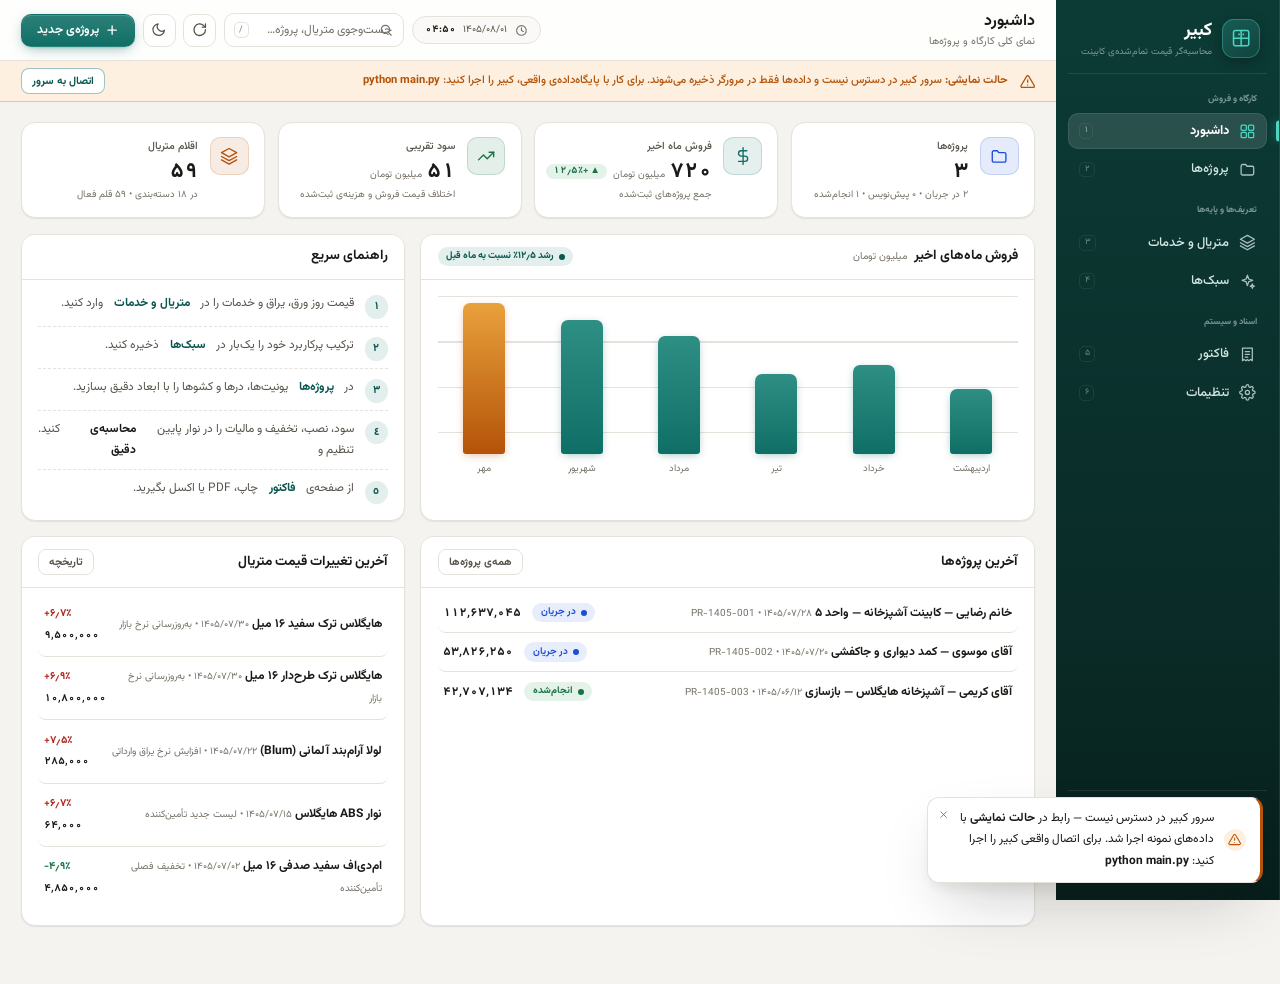
==== commit c80bd5da: "after chek" ====
--- a/webui/index.html
+++ b/webui/index.html
@@ -226,6 +226,10 @@
           <option value="canceled">لغوشده</option>
         </select>
         <div class="spacer"></div>
+        <button class="btn outline" id="btnQuickQuote" type="button" title="ساخت یک پروژه‌ی کامل فقط با واردکردن متراژ — برای جواب‌دادن به تماس مشتری">
+          <svg viewBox="0 0 24 24" fill="none" stroke="currentColor" stroke-width="1.9" stroke-linecap="round" stroke-linejoin="round"><polygon points="13 2 3 14 12 14 11 22 21 10 12 10 13 2"/></svg>
+          قیمت‌گیری سریع
+        </button>
         <button class="btn primary" id="btnNewProject" type="button">
           <svg viewBox="0 0 24 24" fill="none" stroke="currentColor" stroke-width="2.2" stroke-linecap="round"><line x1="12" y1="5" x2="12" y2="19"/><line x1="5" y1="12" x2="19" y2="12"/></svg>
           پروژه‌ی جدید
@@ -250,6 +254,10 @@
             <div class="card-actions">
               <button class="btn ghost sm" id="btnCloseEditor" type="button">بستن</button>
               <button class="btn ghost sm" id="btnDupProject" type="button">کپی پروژه</button>
+              <button class="btn outline sm" id="btnWorkshop" type="button" title="فهرست قطعات با ابعاد دقیق + آنچه باید بخرید">
+                <svg viewBox="0 0 24 24" fill="none" stroke="currentColor" stroke-width="1.9" stroke-linecap="round" stroke-linejoin="round"><path d="M14.7 6.3a4 4 0 0 0-5.4 5.4L3 18v3h3l6.3-6.3a4 4 0 0 0 5.4-5.4l-2.6 2.6-2.1-.6-.6-2.1z"/></svg>
+                برش‌نامه و لیست خرید
+              </button>
               <button class="btn primary sm" id="btnSaveProject" type="button">
                 <svg viewBox="0 0 24 24" fill="none" stroke="currentColor" stroke-width="2" stroke-linecap="round" stroke-linejoin="round"><path d="M19 21H5a2 2 0 0 1-2-2V5a2 2 0 0 1 2-2h11l5 5v11a2 2 0 0 1-2 2z"/><polyline points="17 21 17 13 7 13 7 21"/><polyline points="7 3 7 8 15 8"/></svg>
                 ذخیره‌ی تغییرات
@@ -307,7 +315,13 @@
               <label>متر طول صفحه:
                 <input type="text" id="secCounterLm" class="narrow" inputmode="decimal">
               </label>
-            </div>
+              <label title="طول دیواری که اندازه گرفته‌اید — فقط برای اینکه ببینید چقدرش پر شده و چقدر مانده">طول دیوار (م):
+                <input type="text" id="secWallLen" class="narrow" inputmode="decimal" data-no-sep placeholder="۴٫۲">
+              </label>
+            </div>
+
+            <!-- نوار زنده‌ی متراژ: هنگام تایپ ابعاد پر می‌شود -->
+            <div class="dim-ribbon" id="dimRibbon" role="status" aria-live="polite"></div>
 
             <div class="tabs" id="secTabs" role="tablist">
               <button class="tab active" data-tab="units" type="button" role="tab">یونیت‌ها <span class="cnt" id="cntUnits"></span></button>
@@ -319,6 +333,23 @@
             </div>
 
             <div class="tab-panel active" id="tab-units" role="tabpanel">
+              <div class="unit-tools">
+                <button class="btn outline sm" id="btnAutoDoors" type="button" title="برای یونیت‌هایی که در ندارند، از روی طول و ارتفاعشان درِ هم‌اندازه می‌سازد">
+                  <svg viewBox="0 0 24 24" fill="none" stroke="currentColor" stroke-width="1.9" stroke-linecap="round" stroke-linejoin="round"><path d="m12 3 1.9 5.1L19 10l-5.1 1.9L12 17l-1.9-5.1L5 10l5.1-1.9z"/><path d="M18 17.5 18.8 20l2.2.8-2.2.8-.8 2.4-.8-2.4-2.2-.8 2.2-.8z"/></svg>
+                  ساخت خودکار درها
+                </button>
+                <button class="btn outline sm" id="btnFitDoors" type="button" title="اگر طول یونیت را عوض کرده‌اید، عرض لنگه‌های در را دوباره با یونیت اندازه می‌کند">
+                  <svg viewBox="0 0 24 24" fill="none" stroke="currentColor" stroke-width="1.9" stroke-linecap="round" stroke-linejoin="round"><path d="M3 8V5a2 2 0 0 1 2-2h3"/><path d="M21 8V5a2 2 0 0 0-2-2h-3"/><path d="M3 16v3a2 2 0 0 0 2 2h3"/><path d="M21 16v3a2 2 0 0 1-2 2h-3"/><line x1="3" y1="12" x2="21" y2="12"/></svg>
+                  هم‌اندازه‌سازی درها
+                </button>
+                <span class="ut-sep"></span>
+                <label class="ut-label">الگوی یونیت:
+                  <select id="tplSelect" aria-label="الگوی یونیت"></select>
+                </label>
+                <button class="btn ghost sm" id="btnUseTpl" type="button" title="الگوی انتخاب‌شده را به این بخش اضافه می‌کند">＋ از الگو</button>
+                <button class="btn ghost sm" id="btnManageTpl" type="button" title="دیدن، ویرایش و حذف الگوهای ذخیره‌شده">مدیریت الگوها</button>
+                <span class="tiny muted ut-hint">برای ذخیره‌ی یک یونیت به‌عنوان الگو، از دکمه‌ی «الگو» در همان ردیف استفاده کنید.</span>
+              </div>
               <div class="table-wrap"><table class="data center" id="tblUnits"></table></div>
               <div class="add-unit-row">
                 <button class="btn ghost sm add-row" data-add="unit:ground" type="button" title="یونیت زمینی با ابعاد پیش‌فرض (قابل تغییر در تنظیمات)">＋ یونیت زمینی</button>
@@ -413,11 +444,33 @@
                 </div>
               </div>
               <div class="tb-field"><span>مبلغ ثابت اضافه</span><span class="cell-wrap"><input type="text" id="tbExtraFixed" inputmode="numeric" title="بابت تفاوت نوع درِ بخش‌ها یا اقلام کلی" class="has-u"><i class="cell-u" id="uExtraFixed">تومان</i></span></div>
+              <div class="tb-field">
+                <span title="بیعانه‌ای که از مشتری گرفته‌اید — روی فاکتور چاپ می‌شود">پیش‌پرداخت</span>
+                <div class="pair">
+                  <span class="cell-wrap"><input type="text" id="tbDepositPct" inputmode="numeric" aria-label="درصد پیش‌پرداخت" class="has-u" data-no-sep><i class="cell-u" id="uDepositPct">٪</i></span>
+                  <span class="cell-wrap"><input type="text" id="tbDepositAmt" inputmode="numeric" placeholder="مبلغ" aria-label="مبلغ پیش‌پرداخت" class="has-u"><i class="cell-u" id="uDepositAmt">تومان</i></span>
+                </div>
+              </div>
+            </div>
+            <div class="tb-round">
+              <span>رند کردن مبلغ نهایی</span>
+              <div class="pair">
+                <select id="tbRoundStep" aria-label="گام رندکردن">
+                  <option value="0">خاموش</option>
+                  <option value="10000000">۱ میلیون تومان</option>
+                  <option value="1000000">۱۰۰ هزار تومان</option>
+                  <option value="100000">۱۰ هزار تومان</option>
+                  <option value="100000000">۱۰ میلیون تومان</option>
+                </select>
+                <button class="btn outline sm" id="btnRoundPrice" type="button" title="تخفیف را طوری تنظیم می‌کند که مبلغ قابل پرداخت رُند شود">رند کن</button>
+              </div>
             </div>
             <div class="tb-figures">
               <div class="tb-fig"><span>جمع هزینه‌ی تمام‌شده</span><b id="tbCost">—</b></div>
               <div class="tb-fig"><span>قیمت ناخالص</span><b id="tbGross">—</b></div>
+              <div class="tb-fig" title="همان چیزی که مشتری می‌پرسد: متری چند؟"><span>قیمت هر متر طول</span><b id="tbPerMeter">—</b></div>
               <div class="tb-final"><span>مبلغ قابل پرداخت</span><b id="tbFinal">—</b></div>
+              <div class="tb-fig tb-due" id="tbDueWrap" hidden><span>باقی‌مانده پس از پیش‌پرداخت</span><b id="tbDue">—</b></div>
             </div>
             <div class="tb-actions">
               <button class="btn outline" id="btnBreakdown" type="button">
@@ -857,6 +910,117 @@
     </div>
   </div>
 
+  <!-- ═══════════ بسته‌ی کارگاهی: برش‌نامه + لیست خرید ═══════════ -->
+  <div class="modal wide" id="modal-workshop" role="dialog" aria-modal="true">
+    <div class="modal-head">
+      <h3>🪚 بسته‌ی کارگاهی <span class="sub" id="wsProjectName"></span></h3>
+      <button class="icon-btn" data-close type="button" aria-label="بستن">✕</button>
+    </div>
+    <div class="modal-body">
+      <div class="ws-stats" id="wsStats"></div>
+      <div class="tabs" id="wsTabs" role="tablist">
+        <button class="tab active" data-wstab="cut" type="button" role="tab">برش‌نامه <span class="cnt" id="wsCntCut"></span></button>
+        <button class="tab" data-wstab="sheets" type="button" role="tab">خلاصه‌ی ورق <span class="cnt" id="wsCntSheets"></span></button>
+        <button class="tab" data-wstab="shop" type="button" role="tab">لیست خرید <span class="cnt" id="wsCntShop"></span></button>
+      </div>
+      <div class="ws-panel active" id="ws-cut"></div>
+      <div class="ws-panel" id="ws-sheets"></div>
+      <div class="ws-panel" id="ws-shop"></div>
+      <p class="tiny muted" style="margin-top:.7rem">
+        ابعاد برش‌نامه بر حسب <b>میلی‌متر</b> است و «طول» همیشه بُعد بزرگ‌تر نوشته می‌شود —
+        همان قراردادی که اپراتور ارّه‌ی پنل‌بر و دستگاه CNC انتظار دارد.
+        این اعداد از همان محاسبه‌ای می‌آیند که فاکتور از آن ساخته می‌شود.
+      </p>
+    </div>
+    <div class="modal-foot">
+      <button class="btn outline" id="btnWsPrint" type="button">
+        <svg viewBox="0 0 24 24" fill="none" stroke="currentColor" stroke-width="1.9" stroke-linecap="round" stroke-linejoin="round"><path d="M6 9V2h12v7"/><path d="M6 18H4a2 2 0 0 1-2-2v-5a2 2 0 0 1 2-2h16a2 2 0 0 1 2 2v5a2 2 0 0 1-2 2h-2"/><rect x="6" y="14" width="12" height="8"/></svg>
+        چاپ
+      </button>
+      <button class="btn primary" id="btnWsExcel" type="button">
+        <svg viewBox="0 0 24 24" fill="none" stroke="currentColor" stroke-width="1.9" stroke-linecap="round" stroke-linejoin="round"><path d="M21 15v4a2 2 0 0 1-2 2H5a2 2 0 0 1-2-2v-4"/><polyline points="7 10 12 15 17 10"/><line x1="12" y1="15" x2="12" y2="3"/></svg>
+        خروجی اکسل
+      </button>
+      <div class="spacer"></div>
+      <button class="btn ghost" data-close type="button">بستن</button>
+    </div>
+  </div>
+
+  <!-- ═══════════ قیمت‌گیری سریع ═══════════ -->
+  <div class="modal" id="modal-quick" role="dialog" aria-modal="true">
+    <div class="modal-head">
+      <h3>⚡ قیمت‌گیری سریع</h3>
+      <button class="icon-btn" data-close type="button" aria-label="بستن">✕</button>
+    </div>
+    <div class="modal-body">
+      <p class="tiny muted" style="margin-bottom:.9rem">
+        مشتری زنگ زده و قیمت می‌خواهد؟ فقط متراژ و سبک را بدهید؛ کبیر یک پروژه‌ی
+        <b>واقعی</b> با یونیت‌های استاندارد و درهای هم‌اندازه می‌سازد که بعداً
+        می‌توانید دقیقش کنید. دیگر لازم نیست حدس بزنید.
+      </p>
+      <div class="grid2">
+        <div class="field" style="grid-column:1/-1"><label for="qkTitle">عنوان</label>
+          <input type="text" id="qkTitle" placeholder="مثلاً آشپزخانه ۴ متری هایگلاس"></div>
+        <div class="field"><label for="qkCustomer">نام مشتری</label><input type="text" id="qkCustomer"></div>
+        <div class="field"><label for="qkMobile">همراه</label><input type="tel" id="qkMobile" placeholder="۰۹۱۲…"></div>
+        <div class="field"><label for="qkGround">متراژ زمینی (متر طول)</label>
+          <input type="text" id="qkGround" inputmode="decimal" data-no-sep placeholder="۳٫۶"></div>
+        <div class="field"><label for="qkWall">متراژ دیواری (متر طول)</label>
+          <input type="text" id="qkWall" inputmode="decimal" data-no-sep placeholder="۳٫۰"></div>
+        <div class="field"><label for="qkStyle">سبک</label><select id="qkStyle"></select></div>
+        <div class="field"><label for="qkCounter">صفحه‌ی کابینت</label><select id="qkCounter"></select></div>
+        <div class="field"><label for="qkCounterLm">متر طول صفحه</label>
+          <input type="text" id="qkCounterLm" inputmode="decimal" data-no-sep placeholder="خالی = همان متراژ زمینی"></div>
+        <div class="field"><label for="qkDrawers">تعداد کشو</label>
+          <input type="text" id="qkDrawers" inputmode="numeric" value="۳" data-no-sep></div>
+        <div class="field"><label for="qkTall">کمد ایستاده</label>
+          <input type="text" id="qkTall" inputmode="numeric" value="۰" data-no-sep></div>
+      </div>
+      <div class="quick-preview" id="qkPreview" hidden></div>
+    </div>
+    <div class="modal-foot">
+      <button class="btn primary" id="btnQuickBuild" type="button">ساخت پروژه و مشاهده‌ی قیمت</button>
+      <div class="spacer"></div>
+      <button class="btn ghost" data-close type="button">انصراف</button>
+    </div>
+  </div>
+
+  <!-- ═══════════ مدیریت الگوهای یونیت ═══════════ -->
+  <div class="modal" id="modal-templates" role="dialog" aria-modal="true">
+    <div class="modal-head">
+      <h3>📐 الگوهای یونیت</h3>
+      <button class="icon-btn" data-close type="button" aria-label="بستن">✕</button>
+    </div>
+    <div class="modal-body">
+      <p class="tiny muted" style="margin-bottom:.8rem">
+        یونیت‌های تکراری‌تان (یونیت سینک، یونیت گاز، کمد ایستاده و …) را یک‌بار
+        کامل بسازید و این‌جا ذخیره کنید؛ در هر پروژه‌ی بعدی با یک کلیک می‌آیند —
+        با همان متریال، درها و کشوها.
+      </p>
+      <div class="table-wrap"><table class="data" id="tplTable"></table></div>
+    </div>
+    <div class="modal-foot">
+      <div class="spacer"></div>
+      <button class="btn ghost" data-close type="button">بستن</button>
+    </div>
+  </div>
+
+  <!-- ═══════════ ذخیره‌ی یونیت به‌عنوان الگو ═══════════ -->
+  <div class="modal" id="modal-tpl-save" role="dialog" aria-modal="true" style="width:min(28rem,100%)">
+    <div class="modal-head"><h3>ذخیره‌ی یونیت به‌عنوان الگو</h3>
+      <button class="icon-btn" data-close type="button" aria-label="بستن">✕</button></div>
+    <div class="modal-body">
+      <div class="field"><label for="tplName">نام الگو</label><input type="text" id="tplName" placeholder="مثلاً یونیت سینک ۹۰"></div>
+      <div class="field"><label for="tplNote">یادداشت (اختیاری)</label><input type="text" id="tplNote"></div>
+      <p class="tiny muted" id="tplSummary"></p>
+    </div>
+    <div class="modal-foot">
+      <button class="btn primary" id="btnTplSave" type="button">ذخیره‌ی الگو</button>
+      <div class="spacer"></div>
+      <button class="btn ghost" data-close type="button">انصراف</button>
+    </div>
+  </div>
+
   <!-- تأیید -->
   <div class="modal" id="modal-confirm" role="dialog" aria-modal="true" style="width:min(26rem,100%)">
     <div class="modal-head"><h3 id="confirmTitle">تأیید</h3>
--- a/webui/css/styles.css
+++ b/webui/css/styles.css
@@ -1910,3 +1910,194 @@
 @media print {
   #splash, .demo-banner, .clock-chip, .skeleton { display: none !important; }
 }
+
+/* ==========================================================================
+   ۲۶) قابلیت‌های کارگاهی — نوار متراژ، برش‌نامه، لیست خرید، الگوها
+   (افزوده‌شده بر پایه‌ی همان توکن‌های سیستم طراحی ۳٫۰)
+   ========================================================================== */
+
+/* --- گروه دکمه‌های داخل هر ردیف (کپی / الگو / حذف) --- */
+.row-btns { display: inline-flex; gap: .2rem; align-items: center; justify-content: center; }
+.row-btns .row-actions { padding: .22rem; }
+
+/* --- نوار زنده‌ی متراژ --- */
+.dim-ribbon {
+  display: flex; flex-wrap: wrap; gap: .45rem; align-items: center;
+  margin: .2rem 0 .85rem; padding: .5rem .7rem;
+  background: var(--surface-2); border: 1px solid var(--border);
+  border-radius: var(--r-sm, 10px);
+}
+.dim-ribbon:empty { display: none; }
+.dim-cell {
+  display: inline-flex; flex-direction: column; align-items: flex-start;
+  gap: .05rem; padding: .18rem .6rem;
+  border-inline-end: 1px solid var(--border);
+  font-size: .72rem; color: var(--text-3); line-height: 1.5; white-space: nowrap;
+}
+.dim-cell:last-child { border-inline-end: 0; }
+.dim-cell b { font-size: .95rem; color: var(--text); font-weight: 700; font-variant-numeric: tabular-nums; }
+.dim-cell.accent b { color: var(--accent-text); }
+.dim-cell.ok b { color: var(--success); }
+.dim-cell.over b { color: var(--danger); }
+.dim-cell.under b { color: var(--warning); }
+
+/* سنجه‌ی پرشدن دیوار */
+.dim-gauge { min-width: 11rem; }
+.dim-gauge .gauge {
+  display: block; width: 100%; height: 5px; border-radius: 99px;
+  background: var(--surface-3); overflow: hidden; margin-bottom: .18rem;
+}
+.dim-gauge .gauge i { display: block; height: 100%; background: var(--accent); border-radius: 99px; transition: width .25s ease; }
+.dim-gauge.ok .gauge i { background: var(--success); }
+.dim-gauge.over .gauge i { background: var(--danger); }
+.dim-gauge.under .gauge i { background: var(--warning); }
+
+/* --- نوار ابزار تب یونیت‌ها --- */
+.unit-tools {
+  display: flex; flex-wrap: wrap; gap: .5rem; align-items: center;
+  padding: .55rem .7rem; margin-bottom: .7rem;
+  background: var(--surface-2); border: 1px dashed var(--border-strong);
+  border-radius: var(--r-sm, 10px);
+}
+.unit-tools .ut-sep { width: 1px; height: 1.5rem; background: var(--border-strong); }
+.unit-tools .ut-label { display: inline-flex; align-items: center; gap: .4rem; font-size: .82rem; color: var(--text-2); }
+.unit-tools .ut-label select { min-width: 11rem; }
+.unit-tools .ut-hint { flex-basis: 100%; margin: 0; }
+.unit-tools .btn svg { width: 1rem; height: 1rem; }
+
+/* --- نوار جمع: بلوک رندکردن و باقی‌مانده --- */
+.tb-round {
+  display: flex; flex-direction: column; gap: .25rem;
+  padding: .35rem .7rem; border-inline-start: 1px solid var(--ink-line);
+}
+.tb-round > span { font-size: .72rem; color: var(--ink-muted); }
+.tb-round .pair { display: flex; gap: .35rem; align-items: center; }
+.tb-round select { min-width: 9.5rem; }
+.tb-round .btn { background: rgba(255,255,255,.12); border-color: rgba(255,255,255,.22); color: #fff; }
+.tb-round .btn:hover { background: rgba(255,255,255,.2); }
+.tb-due b { color: #ffd9a8; }
+.tb-fig small, .tb-final small { font-size: .68rem; opacity: .7; font-weight: 400; }
+
+/* --- «متری چند؟» در محاسبه‌ی دقیق --- */
+.per-meter {
+  display: flex; flex-wrap: wrap; gap: .45rem; align-items: center;
+  margin-top: .7rem; padding: .6rem .8rem;
+  background: var(--accent-soft); border: 1px solid var(--border);
+  border-inline-start: 3px solid var(--accent);
+  border-radius: var(--r-sm, 10px); font-size: .84rem; color: var(--text-2);
+}
+.per-meter b { color: var(--accent-text); font-size: .95rem; }
+.per-meter .sep { opacity: .4; }
+
+/* --- بسته‌ی کارگاهی (مودال برش‌نامه) --- */
+.ws-stats { display: flex; flex-wrap: wrap; gap: .35rem; margin-bottom: .8rem;
+  padding: .5rem .7rem; background: var(--surface-2);
+  border: 1px solid var(--border); border-radius: var(--r-sm, 10px); }
+.ws-panel { display: none; }
+.ws-panel.active { display: block; }
+.sheet-badge {
+  display: inline-block; min-width: 1.9rem; padding: .05rem .35rem;
+  background: var(--accent-soft); color: var(--accent-text);
+  border-radius: 6px; font-weight: 700;
+}
+table.cut-table td, table.cut-table th { padding: .28rem .45rem; font-size: .8rem; }
+table.cut-table tr.cut-group td {
+  background: var(--surface-3); font-size: .78rem; color: var(--text-2);
+  padding: .3rem .6rem; border-top: 2px solid var(--border-strong);
+}
+.chip-ok {
+  display: inline-block; padding: .04rem .4rem; border-radius: 99px;
+  background: var(--success-soft); color: var(--success); font-size: .7rem; white-space: nowrap;
+}
+
+/* لیست خرید */
+.shop-group { margin-bottom: 1.1rem; }
+.shop-head {
+  display: flex; align-items: center; justify-content: space-between; gap: .6rem;
+  padding: .45rem .7rem; margin-bottom: .3rem;
+  background: var(--accent-soft); border-radius: var(--r-sm, 10px);
+}
+.shop-head h4 { margin: 0; font-size: .92rem; color: var(--accent-text); }
+.shop-sum { font-weight: 700; color: var(--accent-text); font-variant-numeric: tabular-nums; }
+.chk-col { width: 4.2rem; text-align: center; }
+.shop-check { width: 1.05rem; height: 1.05rem; accent-color: var(--accent); }
+tr:has(.shop-check:checked) td { opacity: .45; text-decoration: line-through; }
+tr:has(.shop-check:checked) td:last-child { text-decoration: none; opacity: 1; }
+
+/* --- قیمت‌گیری سریع --- */
+.quick-preview { margin-top: .9rem; padding: .7rem .85rem;
+  background: var(--surface-2); border: 1px solid var(--border); border-radius: var(--r-sm, 10px); }
+
+/* --- چاپ برش‌نامه / لیست خرید --- */
+@media print {
+  body.printing-ws .sidebar, body.printing-ws .topbar,
+  body.printing-ws .modal-head .icon-btn, body.printing-ws .modal-foot,
+  body.printing-ws #wsTabs, body.printing-ws .chk-col,
+  body.printing-ws .toasts { display: none !important; }
+  body.printing-ws .modal-backdrop { position: static; background: none; padding: 0; overflow: visible; }
+  body.printing-ws .modal { position: static; width: auto !important; max-width: none !important;
+    max-height: none !important; box-shadow: none; border: 0; overflow: visible; }
+  body.printing-ws .modal-body { max-height: none !important; overflow: visible !important; padding: 0; }
+  body.printing-ws .table-wrap { max-height: none !important; overflow: visible !important; }
+  body.printing-ws .ws-panel { display: block !important; page-break-after: always; }
+  body.printing-ws .ws-panel:empty { display: none !important; }
+  body.printing-ws table.cut-table td, body.printing-ws table.cut-table th { font-size: 9pt; }
+}
+
+/* --- واکنش‌گرا --- */
+@media (max-width: 720px) {
+  .unit-tools { gap: .4rem; }
+  .unit-tools .ut-sep { display: none; }
+  .unit-tools .ut-label select { min-width: 8rem; }
+  .dim-cell { border-inline-end: 0; padding: .15rem .4rem; }
+  .dim-gauge { min-width: 100%; }
+  .tb-round { border-inline-start: 0; width: 100%; }
+}
+
+/* ═══════════════════════════════════════════════════════════════════════════
+   ۲۷) «در از ورق بدنه» + هشدارهای محاسبه
+   ═══════════════════════════════════════════════════════════════════════════ */
+
+/* سلول «ورق در»: تیک + یادداشت + (در صورت لزوم) انتخاب متریال */
+.fb-wrap { display: flex; flex-direction: column; gap: .25rem; min-width: 11rem; }
+
+.fb-check {
+  display: inline-flex; align-items: center; gap: .35rem;
+  font-size: .8rem; font-weight: 600; color: var(--text);
+  cursor: pointer; user-select: none; white-space: nowrap;
+}
+.fb-check input[type="checkbox"] { accent-color: var(--accent); cursor: pointer; }
+.fb-check.bad { color: var(--danger); }
+.fb-check:has(input:disabled) { cursor: not-allowed; opacity: .72; }
+
+/* یادداشتِ زیر تیک */
+.fb-note {
+  font-size: .74rem; line-height: 1.5; padding: .2rem .45rem;
+  border-radius: var(--radius-sm, 6px); border-inline-start: 3px solid transparent;
+}
+.fb-note.ok   { background: var(--success-soft, #e8f4ec); color: var(--success);
+                border-inline-start-color: var(--success); }
+.fb-note.bad  { background: var(--danger-soft, #fbeae9); color: var(--danger);
+                border-inline-start-color: var(--danger); }
+.fb-note.hint { background: var(--surface-2); color: var(--muted);
+                border-inline-start-color: var(--border); }
+
+/* جعبه‌ی هشدارهای موتور محاسبه (بالای جدول تجزیه‌ی مبلغ) */
+.warn-box {
+  margin-bottom: .7rem; padding: .6rem .8rem;
+  background: var(--warning-soft); color: var(--warning);
+  border: 1px solid color-mix(in srgb, var(--warning) 30%, transparent);
+  border-inline-start: 4px solid var(--warning);
+  border-radius: var(--radius, 10px); font-size: .85rem;
+}
+.warn-box b { display: block; margin-bottom: .25rem; }
+.warn-box ul { margin: 0; padding-inline-start: 1.1rem; }
+.warn-box li { margin: .15rem 0; line-height: 1.6; }
+
+@media (max-width: 720px) {
+  .fb-wrap { min-width: 9rem; }
+}
+
+@media print {
+  .warn-box { break-inside: avoid; }
+}
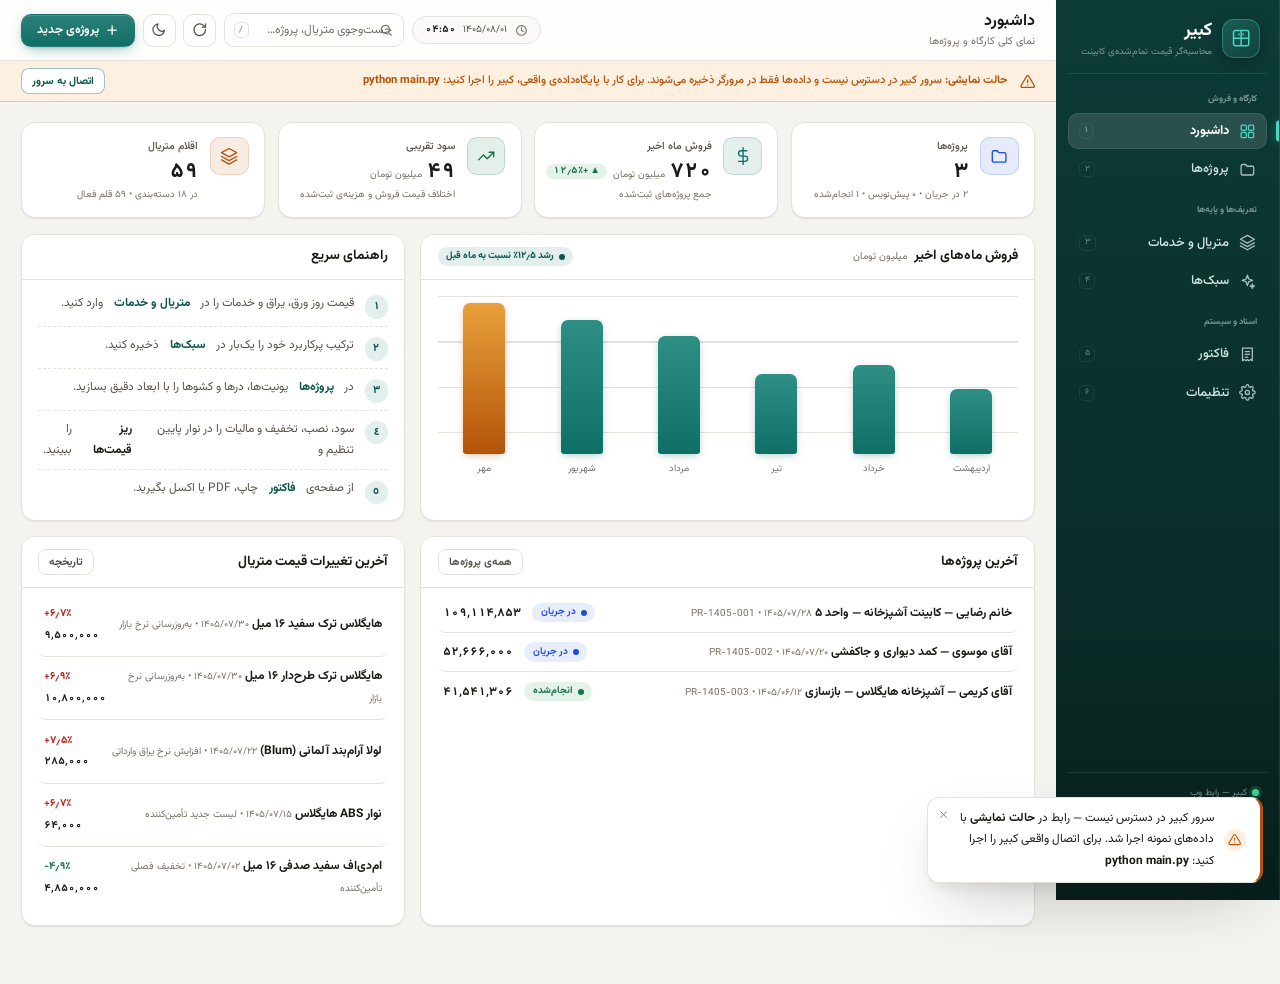
==== commit 5276d3ba: "ui/ux tst1" ====
--- a/webui/index.html
+++ b/webui/index.html
@@ -88,7 +88,7 @@
   <div class="sidebar-foot">
     <div class="ver"><span class="dot"></span> <span id="appVer">کبیر — رابط وب</span></div>
     <div id="connBadge" class="conn demo"><span class="dot"></span> در حال اتصال…</div>
-    <div class="tiny" style="opacity:.7">میان‌بر: <b>/</b> جست‌وجو • <b>Alt+۱..۶</b> صفحه‌ها</div>
+    <div class="tiny" style="opacity:.7">میان‌بر: <b>/</b> جست‌وجو • <b>Alt+۱..۶</b> صفحه‌ها • <b>Ctrl+S</b> ذخیره • <b>Ctrl+Z</b> واگرد</div>
   </div>
 </aside>
 <div class="scrim" id="scrim"></div>
@@ -186,7 +186,7 @@
               <li>قیمت روز ورق، یراق و خدمات را در <a data-goto="materials">متریال و خدمات</a> وارد کنید.</li>
               <li>ترکیب پرکاربرد خود را یک‌بار در <a data-goto="styles">سبک‌ها</a> ذخیره کنید.</li>
               <li>در <a data-goto="projects">پروژه‌ها</a> یونیت‌ها، درها و کشوها را با ابعاد دقیق بسازید.</li>
-              <li>سود، نصب، تخفیف و مالیات را در نوار پایین تنظیم و <b>محاسبه‌ی دقیق</b> کنید.</li>
+              <li>سود، نصب، تخفیف و مالیات را در نوار پایین تنظیم و <b>ریز قیمت‌ها</b> را ببینید.</li>
               <li>از صفحه‌ی <a data-goto="invoice">فاکتور</a> چاپ، PDF یا اکسل بگیرید.</li>
             </ol>
           </div>
@@ -252,6 +252,16 @@
           <div class="card-head">
             <h3>مشخصات پروژه <span class="badge b-open" id="edStatusBadge"></span></h3>
             <div class="card-actions">
+              <span class="undo-group" role="group" aria-label="واگرد و بازانجام">
+                <button class="btn ghost sm icon-only" id="btnUndo" type="button" disabled
+                        title="واگردِ آخرین تغییر (Ctrl+Z)" aria-label="واگرد">
+                  <svg viewBox="0 0 24 24" fill="none" stroke="currentColor" stroke-width="2" stroke-linecap="round" stroke-linejoin="round"><path d="M3 7v6h6"/><path d="M21 17a9 9 0 0 0-15-6.7L3 13"/></svg>
+                </button>
+                <button class="btn ghost sm icon-only" id="btnRedo" type="button" disabled
+                        title="بازانجام (Ctrl+Shift+Z)" aria-label="بازانجام">
+                  <svg viewBox="0 0 24 24" fill="none" stroke="currentColor" stroke-width="2" stroke-linecap="round" stroke-linejoin="round"><path d="M21 7v6h-6"/><path d="M3 17a9 9 0 0 1 15-6.7L21 13"/></svg>
+                </button>
+              </span>
               <button class="btn ghost sm" id="btnCloseEditor" type="button">بستن</button>
               <button class="btn ghost sm" id="btnDupProject" type="button">کپی پروژه</button>
               <button class="btn outline sm" id="btnWorkshop" type="button" title="فهرست قطعات با ابعاد دقیق + آنچه باید بخرید">
@@ -473,9 +483,17 @@
               <div class="tb-fig tb-due" id="tbDueWrap" hidden><span>باقی‌مانده پس از پیش‌پرداخت</span><b id="tbDue">—</b></div>
             </div>
             <div class="tb-actions">
-              <button class="btn outline" id="btnBreakdown" type="button">
+              <button class="btn outline" id="btnTotalSave" type="button" title="ذخیره‌ی تغییرات (Ctrl+S)">
+                <svg viewBox="0 0 24 24" fill="none" stroke="currentColor" stroke-width="2" stroke-linecap="round" stroke-linejoin="round"><path d="M19 21H5a2 2 0 0 1-2-2V5a2 2 0 0 1 2-2h11l5 5v11a2 2 0 0 1-2 2z"/><polyline points="17 21 17 13 7 13 7 21"/><polyline points="7 3 7 8 15 8"/></svg>
+                ذخیره
+              </button>
+              <button class="btn outline" id="btnTotalWorkshop" type="button" title="برش‌نامه، خلاصه‌ی ورق و لیست خرید">
+                <svg viewBox="0 0 24 24" fill="none" stroke="currentColor" stroke-width="1.9" stroke-linecap="round" stroke-linejoin="round"><path d="M14.7 6.3a4 4 0 0 0-5.4 5.4L3 18v3h3l6.3-6.3a4 4 0 0 0 5.4-5.4l-2.6 2.6-2.1-.6-.6-2.1z"/></svg>
+                برش‌نامه
+              </button>
+              <button class="btn outline" id="btnBreakdown" type="button" title="ریز گروه‌های هزینه + هشدارهای محاسبه">
                 <svg viewBox="0 0 24 24" fill="none" stroke="currentColor" stroke-width="1.9" stroke-linecap="round" stroke-linejoin="round"><rect x="4" y="2" width="16" height="20" rx="2"/><line x1="8" y1="6" x2="16" y2="6"/><line x1="8" y1="10" x2="10" y2="10"/><line x1="12" y1="10" x2="16" y2="10"/><line x1="8" y1="14" x2="10" y2="14"/><line x1="12" y1="14" x2="16" y2="14"/><line x1="8" y1="18" x2="13" y2="18"/></svg>
-                محاسبه‌ی دقیق
+                ریز قیمت‌ها
               </button>
               <button class="btn success" id="btnGoInvoice" type="button">
                 <svg viewBox="0 0 24 24" fill="none" stroke="currentColor" stroke-width="1.9" stroke-linecap="round" stroke-linejoin="round"><path d="M5 3h14v18l-2.4-1.6L14 21l-2-1.6L10 21l-2.6-1.6L5 21z"/><line x1="9" y1="8" x2="15" y2="8"/><line x1="9" y1="12" x2="15" y2="12"/></svg>
--- a/webui/css/styles.css
+++ b/webui/css/styles.css
@@ -2101,3 +2101,117 @@
 @media print {
   .warn-box { break-inside: avoid; }
 }
+
+/* ==========================================================================
+   ۲۴) افزوده‌های ۲٫۴ — بازگردانی حذف، هشدار زنده، واگرد، قیمت سریع
+   ========================================================================== */
+
+/* --- دکمه‌ی اکشن داخل توست (مثل «بازگردانی» بعد از حذف ردیف) --- */
+.toast .t-action {
+  flex-shrink: 0;
+  background: var(--accent-soft);
+  color: var(--accent-text);
+  border: 1px solid transparent;
+  border-radius: 8px;
+  padding: 0.3rem 0.7rem;
+  font-size: 0.8rem;
+  font-weight: 700;
+  font-family: inherit;
+  cursor: pointer;
+  transition: background 0.15s ease, transform 0.1s ease;
+}
+.toast .t-action:hover { background: var(--accent); color: var(--on-accent); }
+.toast .t-action:active { transform: scale(0.96); }
+[data-theme="dark"] .toast .t-action { color: var(--accent); }
+
+/* --- تراشه‌ی هشدارِ زنده در نوار متراژ --- */
+.dim-cell.warn-chip {
+  cursor: pointer;
+  font-family: inherit;
+  font-size: inherit;
+  color: var(--warning);
+  background: var(--warning-soft);
+  border: 1px solid var(--warning);
+  border-radius: 999px;
+  padding: 0.15rem 0.7rem;
+  font-weight: 600;
+  animation: warnPulse 2.2s ease-in-out infinite;
+}
+.dim-cell.warn-chip b { color: var(--warning); }
+.dim-cell.warn-chip:hover { filter: brightness(0.97); }
+@keyframes warnPulse {
+  0%, 100% { box-shadow: 0 0 0 0 rgba(217, 145, 32, 0.35); }
+  50% { box-shadow: 0 0 0 6px rgba(217, 145, 32, 0); }
+}
+
+/* --- نشانِ قابلِ کلیکِ «در/کشو» در ردیف یونیت --- */
+.count-badge.badge-btn {
+  cursor: pointer;
+  font-family: inherit;
+  border: 1px solid transparent;
+  transition: background 0.15s ease, border-color 0.15s ease, transform 0.1s ease;
+}
+.count-badge.badge-btn:hover {
+  border-color: var(--accent);
+  background: var(--accent-soft);
+  color: var(--accent-text);
+}
+.count-badge.badge-btn:active { transform: scale(0.94); }
+
+/* --- برجسته‌سازی موقتیِ ردیفِ مقصد (پرش از نشان) --- */
+@keyframes rowFlash {
+  0% { background: var(--accent-soft); box-shadow: inset 0 0 0 2px var(--accent); }
+  100% { background: transparent; box-shadow: inset 0 0 0 2px transparent; }
+}
+tr.hl-row > td { animation: rowFlash 2.6s ease both; }
+
+/* --- دکمه‌های آیکونیِ واگرد/بازانجام --- */
+.btn.icon-only { padding-inline: 0.5rem; display: inline-grid; place-items: center; }
+.btn.icon-only svg { width: 1.05rem; height: 1.05rem; }
+.btn.icon-only:disabled { opacity: 0.35; cursor: not-allowed; }
+.undo-group { display: inline-flex; gap: 0.2rem; align-items: center; }
+
+/* --- ویرایش سریعِ قیمت در جدول متریال --- */
+.price-cell { cursor: text; position: relative; }
+.price-cell::after {
+  content: "✎";
+  position: absolute;
+  inset-inline-start: 0.35rem;
+  top: 50%;
+  transform: translateY(-50%);
+  opacity: 0;
+  color: var(--text-3);
+  font-size: 0.75rem;
+  transition: opacity 0.12s ease;
+}
+.price-cell:hover { background: var(--accent-soft); }
+.price-cell:hover::after { opacity: 1; }
+.price-cell input {
+  width: 8.5rem;
+  text-align: center;
+  font-weight: 700;
+  font-variant-numeric: tabular-nums;
+}
+
+/* --- نوار جمع در موبایل: کنش‌ها همیشه در دسترس بمانند --- */
+@media (max-width: 720px) {
+  .tb-actions { margin-inline-start: 0; width: 100%; }
+  .tb-actions .btn { flex: 1; justify-content: center; }
+  .tb-figures { justify-content: space-between; width: 100%; }
+}
+
+/* --- ستونِ اولِ چسبان در جدول‌های ویرایشگر (موبایل) --- */
+@media (max-width: 720px) {
+  #tblUnits th:first-child, #tblUnits td:first-child,
+  #tblDoors th:first-child, #tblDoors td:first-child,
+  #tblDrawers th:first-child, #tblDrawers td:first-child {
+    position: sticky;
+    inset-inline-start: 0;
+    background: var(--surface);
+    z-index: 2;
+    box-shadow: 6px 0 10px -8px rgba(0, 0, 0, 0.35);
+  }
+  #tblUnits tr:hover td:first-child,
+  #tblDoors tr:hover td:first-child,
+  #tblDrawers tr:hover td:first-child { background: var(--surface-2); }
+}
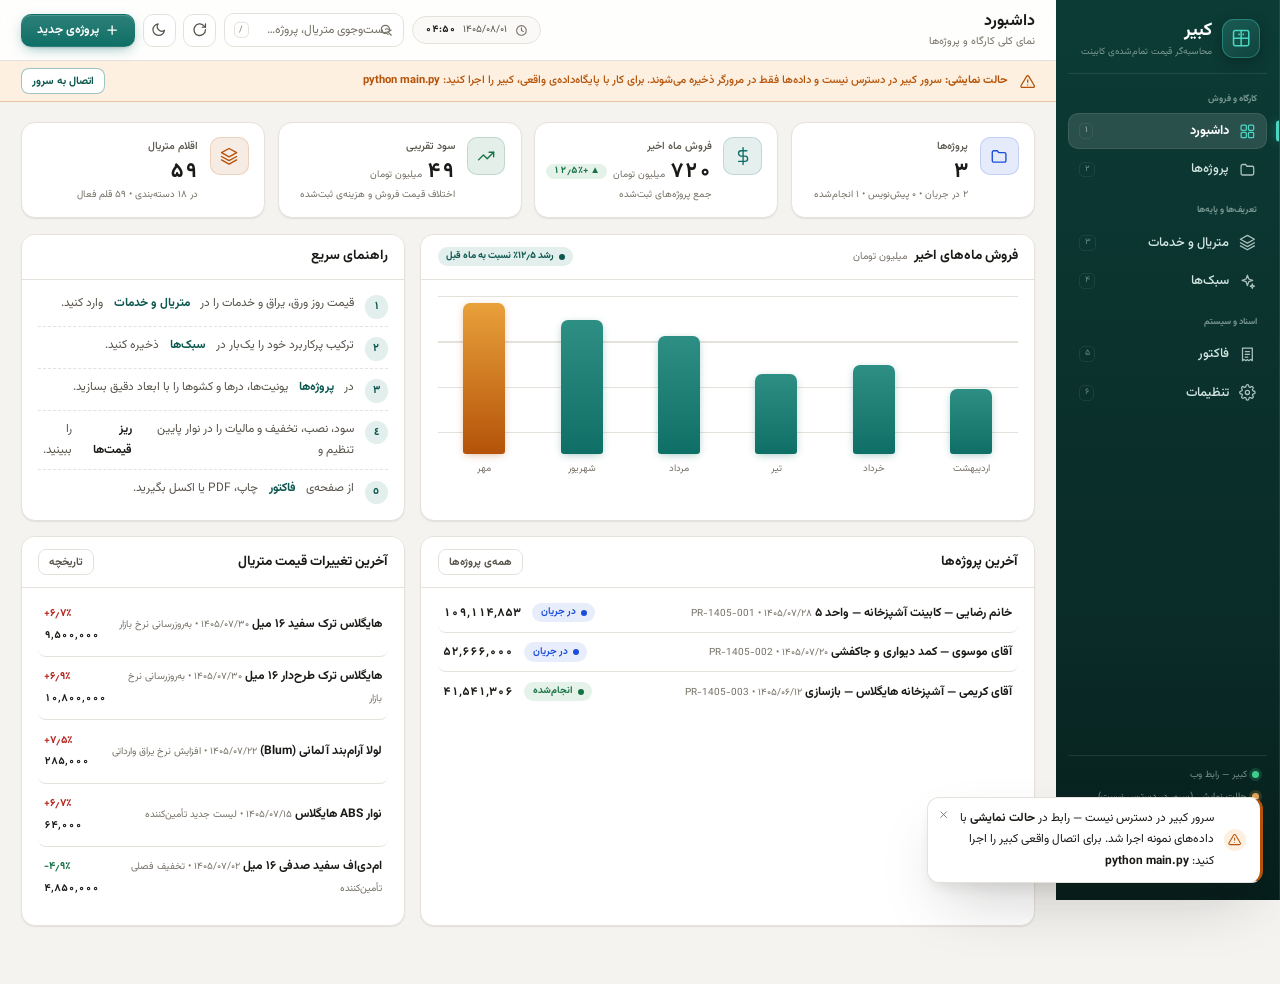
==== commit 138141b2: "ui/ux tst2 not so good" ====
--- a/webui/index.html
+++ b/webui/index.html
@@ -14,6 +14,7 @@
 <link rel="stylesheet" href="css/styles.css">
 <script src="js/data.js" defer></script>
 <script src="js/engine.js" defer></script>
+<script src="js/ui-modal.js" defer></script>
 <script src="js/ui.js" defer></script>
 </head>
 <body>
@@ -88,7 +89,10 @@
   <div class="sidebar-foot">
     <div class="ver"><span class="dot"></span> <span id="appVer">کبیر — رابط وب</span></div>
     <div id="connBadge" class="conn demo"><span class="dot"></span> در حال اتصال…</div>
-    <div class="tiny" style="opacity:.7">میان‌بر: <b>/</b> جست‌وجو • <b>Alt+۱..۶</b> صفحه‌ها • <b>Ctrl+S</b> ذخیره • <b>Ctrl+Z</b> واگرد</div>
+    <div class="tiny" style="opacity:.7">
+      میان‌بر: <b>/</b> جست‌وجو • <b>Alt+۱..۶</b> صفحه‌ها • <b>Ctrl+S</b> یا <b>Enter</b> ثبتِ فرم •
+      <b>Ctrl+Z</b> واگرد • <b>Esc</b> بستن (با هشدارِ ذخیره)
+    </div>
   </div>
 </aside>
 <div class="scrim" id="scrim"></div>
@@ -246,37 +250,72 @@
         <div class="table-wrap sticky-head"><table class="data" id="projectsTable" aria-label="فهرست پروژه‌ها"></table></div>
       </div>
 
-      <!-- ویرایشگر پروژه -->
+      <!-- ═══════════ ویرایشگر پروژه ═══════════
+           نوارِ فرمانِ چسبان: کنش‌های پرتکرار (ذخیره / صدور فاکتور / برش‌نامه)
+           همیشه در دسترس‌ترین نقطه‌ی دید — بالای صفحه، چسبیده زیرِ نوارِ عنوان،
+           بدونِ هیچ اسکرولی. یک «ذخیره» در کل صفحه (نه دو تای هم‌وزن).        -->
       <div class="editor-stack" id="projectEditor" hidden>
+
+        <div class="editor-bar" id="editorBar">
+          <div class="eb-title">
+            <span class="eb-name" id="ebTitle">—</span>
+            <span class="badge b-open" id="edStatusBadge"></span>
+            <span class="eb-dirty" id="ebDirty" hidden title="تغییرات ذخیره‌نشده دارید (Ctrl+S)">● ذخیره‌نشده</span>
+          </div>
+
+          <div class="eb-actions">
+            <span class="undo-group" role="group" aria-label="واگرد و بازانجام">
+              <button class="btn ghost sm icon-only" id="btnUndo" type="button" disabled
+                      title="واگردِ آخرین تغییر (Ctrl+Z)" aria-label="واگرد">
+                <svg viewBox="0 0 24 24" fill="none" stroke="currentColor" stroke-width="2" stroke-linecap="round" stroke-linejoin="round"><path d="M3 7v6h6"/><path d="M21 17a9 9 0 0 0-15-6.7L3 13"/></svg>
+              </button>
+              <button class="btn ghost sm icon-only" id="btnRedo" type="button" disabled
+                      title="بازانجام (Ctrl+Shift+Z)" aria-label="بازانجام">
+                <svg viewBox="0 0 24 24" fill="none" stroke="currentColor" stroke-width="2" stroke-linecap="round" stroke-linejoin="round"><path d="M21 7v6h-6"/><path d="M3 17a9 9 0 0 1 15-6.7L21 13"/></svg>
+              </button>
+            </span>
+
+            <span class="eb-sep" aria-hidden="true"></span>
+
+            <button class="btn ghost sm" id="btnDupProject" type="button" title="یک کپیِ کامل از این پروژه بساز (ابتدا تغییرات ذخیره می‌شود)">
+              <svg viewBox="0 0 24 24" fill="none" stroke="currentColor" stroke-width="1.9" stroke-linecap="round" stroke-linejoin="round"><rect x="9" y="9" width="12" height="12" rx="2"/><path d="M5 15H4a2 2 0 0 1-2-2V4a2 2 0 0 1 2-2h9a2 2 0 0 1 2 2v1"/></svg>
+              کپی پروژه
+            </button>
+            <button class="btn outline sm" id="btnWorkshop" type="button" title="برش‌نامه، خلاصه‌ی ورق و فهرست خرید">
+              <svg viewBox="0 0 24 24" fill="none" stroke="currentColor" stroke-width="1.9" stroke-linecap="round" stroke-linejoin="round"><path d="M14.7 6.3a4 4 0 0 0-5.4 5.4L3 18v3h3l6.3-6.3a4 4 0 0 0 5.4-5.4l-2.6 2.6-2.1-.6-.6-2.1z"/></svg>
+              برش‌نامه و خرید
+            </button>
+
+            <span class="eb-sep" aria-hidden="true"></span>
+
+            <!-- کنشِ اصلی: بزرگ‌ترین هدفِ نوار (قانونِ فیتز) -->
+            <button class="btn success btn-lg" id="btnGoInvoice" type="button" title="پیش‌نمایش و صدور فاکتور از این پروژه">
+              <svg viewBox="0 0 24 24" fill="none" stroke="currentColor" stroke-width="1.9" stroke-linecap="round" stroke-linejoin="round"><path d="M5 3h14v18l-2.4-1.6L14 21l-2-1.6L10 21l-2.6-1.6L5 21z"/><line x1="9" y1="8" x2="15" y2="8"/><line x1="9" y1="12" x2="15" y2="12"/></svg>
+              صدور فاکتور
+            </button>
+            <button class="btn primary btn-lg" id="btnSaveProject" type="button" title="ذخیره‌ی تغییرات (Ctrl+S)">
+              <svg viewBox="0 0 24 24" fill="none" stroke="currentColor" stroke-width="2" stroke-linecap="round" stroke-linejoin="round"><path d="M19 21H5a2 2 0 0 1-2-2V5a2 2 0 0 1 2-2h11l5 5v11a2 2 0 0 1-2 2z"/><polyline points="17 21 17 13 7 13 7 21"/><polyline points="7 3 7 8 15 8"/></svg>
+              ذخیره
+              <kbd class="btn-kbd">Ctrl+S</kbd>
+            </button>
+
+            <span class="eb-sep" aria-hidden="true"></span>
+
+            <!-- «بستن» خطرناک نیست، اما از کنش‌های اصلی جدا و در دورترین نقطه -->
+            <button class="btn ghost sm" id="btnCloseEditor" type="button" title="بستن ویرایشگر (با پرسش اگر ذخیره نکرده باشید)">
+              <svg viewBox="0 0 24 24" fill="none" stroke="currentColor" stroke-width="2" stroke-linecap="round"><line x1="6" y1="6" x2="18" y2="18"/><line x1="18" y1="6" x2="6" y2="18"/></svg>
+              بستن
+            </button>
+          </div>
+        </div>
+
         <div class="card">
           <div class="card-head">
-            <h3>مشخصات پروژه <span class="badge b-open" id="edStatusBadge"></span></h3>
-            <div class="card-actions">
-              <span class="undo-group" role="group" aria-label="واگرد و بازانجام">
-                <button class="btn ghost sm icon-only" id="btnUndo" type="button" disabled
-                        title="واگردِ آخرین تغییر (Ctrl+Z)" aria-label="واگرد">
-                  <svg viewBox="0 0 24 24" fill="none" stroke="currentColor" stroke-width="2" stroke-linecap="round" stroke-linejoin="round"><path d="M3 7v6h6"/><path d="M21 17a9 9 0 0 0-15-6.7L3 13"/></svg>
-                </button>
-                <button class="btn ghost sm icon-only" id="btnRedo" type="button" disabled
-                        title="بازانجام (Ctrl+Shift+Z)" aria-label="بازانجام">
-                  <svg viewBox="0 0 24 24" fill="none" stroke="currentColor" stroke-width="2" stroke-linecap="round" stroke-linejoin="round"><path d="M21 7v6h-6"/><path d="M3 17a9 9 0 0 1 15-6.7L21 13"/></svg>
-                </button>
-              </span>
-              <button class="btn ghost sm" id="btnCloseEditor" type="button">بستن</button>
-              <button class="btn ghost sm" id="btnDupProject" type="button">کپی پروژه</button>
-              <button class="btn outline sm" id="btnWorkshop" type="button" title="فهرست قطعات با ابعاد دقیق + آنچه باید بخرید">
-                <svg viewBox="0 0 24 24" fill="none" stroke="currentColor" stroke-width="1.9" stroke-linecap="round" stroke-linejoin="round"><path d="M14.7 6.3a4 4 0 0 0-5.4 5.4L3 18v3h3l6.3-6.3a4 4 0 0 0 5.4-5.4l-2.6 2.6-2.1-.6-.6-2.1z"/></svg>
-                برش‌نامه و لیست خرید
-              </button>
-              <button class="btn primary sm" id="btnSaveProject" type="button">
-                <svg viewBox="0 0 24 24" fill="none" stroke="currentColor" stroke-width="2" stroke-linecap="round" stroke-linejoin="round"><path d="M19 21H5a2 2 0 0 1-2-2V5a2 2 0 0 1 2-2h11l5 5v11a2 2 0 0 1-2 2z"/><polyline points="17 21 17 13 7 13 7 21"/><polyline points="7 3 7 8 15 8"/></svg>
-                ذخیره‌ی تغییرات
-              </button>
-            </div>
+            <h3>مشخصات پروژه</h3>
+            <div class="card-actions"><span class="sub ltr" id="edCodeChip"></span></div>
           </div>
           <div class="card-body">
             <div class="fields-grid">
-              <div class="field"><label for="edCode">کد پروژه</label><input type="text" id="edCode" readonly></div>
               <div class="field span2"><label for="edTitle">عنوان پروژه</label><input type="text" id="edTitle" placeholder="مثلاً کابینت آشپزخانه"></div>
               <div class="field"><label for="edStatus">وضعیت</label>
                 <select id="edStatus">
@@ -360,7 +399,7 @@
                 <button class="btn ghost sm" id="btnManageTpl" type="button" title="دیدن، ویرایش و حذف الگوهای ذخیره‌شده">مدیریت الگوها</button>
                 <span class="tiny muted ut-hint">برای ذخیره‌ی یک یونیت به‌عنوان الگو، از دکمه‌ی «الگو» در همان ردیف استفاده کنید.</span>
               </div>
-              <div class="table-wrap"><table class="data center" id="tblUnits"></table></div>
+              <div class="table-wrap grid-head"><table class="data center" id="tblUnits"></table></div>
               <div class="add-unit-row">
                 <button class="btn ghost sm add-row" data-add="unit:ground" type="button" title="یونیت زمینی با ابعاد پیش‌فرض (قابل تغییر در تنظیمات)">＋ یونیت زمینی</button>
                 <button class="btn ghost sm add-row" data-add="unit:wall" type="button" title="یونیت دیواری با ابعاد پیش‌فرض (قابل تغییر در تنظیمات)">＋ یونیت دیواری</button>
@@ -369,11 +408,11 @@
               <p class="tiny muted" style="margin-top:.4rem">ابعاد هر نوع به‌صورت پیش‌فرض از «تنظیمات → ابعاد پیش‌فرض یونیت‌ها» می‌آید و با تغییر نوع یونیت هم خودکار اعمال می‌شود. برای انتخاب متریال و یراق هر یونیت، روی «جزئیات» ردیف آن کلیک کنید.</p>
             </div>
             <div class="tab-panel" id="tab-doors" role="tabpanel">
-              <div class="table-wrap"><table class="data center" id="tblDoors"></table></div>
+              <div class="table-wrap grid-head"><table class="data center" id="tblDoors"></table></div>
               <button class="btn ghost sm add-row" data-add="doors" type="button">＋ افزودن در</button>
             </div>
             <div class="tab-panel" id="tab-drawers" role="tabpanel">
-              <div class="table-wrap"><table class="data center" id="tblDrawers"></table></div>
+              <div class="table-wrap grid-head"><table class="data center" id="tblDrawers"></table></div>
               <button class="btn ghost sm add-row" data-add="drawers" type="button">＋ افزودن کشو</button>
             </div>
             <div class="tab-panel" id="tab-facade" role="tabpanel">
@@ -391,12 +430,12 @@
                 </span>
               </div>
               <div id="facadeRowsWrap">
-                <div class="table-wrap"><table class="data center" id="tblFacade"></table></div>
+                <div class="table-wrap grid-head"><table class="data center" id="tblFacade"></table></div>
                 <button class="btn ghost sm add-row" data-add="facade" type="button">＋ افزودن ردیف درنما</button>
               </div>
             </div>
             <div class="tab-panel" id="tab-extras" role="tabpanel">
-              <div class="table-wrap"><table class="data center" id="tblExtras"></table></div>
+              <div class="table-wrap grid-head"><table class="data center" id="tblExtras"></table></div>
               <button class="btn ghost sm add-row" data-add="extras" type="button">＋ افزودن ردیف</button>
             </div>
             <div class="tab-panel" id="tab-services" role="tabpanel">
@@ -406,14 +445,51 @@
                 </label>
                 <span class="tiny muted">مبنا: مقدار ردیف خودکار از روی آمار بخش محاسبه می‌شود (تعداد یونیت، لنگه در، متر طول…)</span>
               </div>
-              <div class="table-wrap"><table class="data center" id="tblServices"></table></div>
+              <div class="table-wrap grid-head"><table class="data center" id="tblServices"></table></div>
               <button class="btn ghost sm add-row" data-add="services" type="button">＋ افزودن خدمت</button>
             </div>
           </div>
         </div>
 
+        <!-- ═══════════ نوارِ جمعِ چسبان ═══════════
+             پیش از این، نوار دو ردیفِ کامل بود: ۸ ورودیِ مالیِ کم‌تغییر + ۴ دکمه
+             (~۲۰۰ پیکسل از ~۵۵۰ پیکسل فضای مفیدِ لپ‌تاپ ۱۳۶۶×۷۶۸).
+             حالا: «نتیجه + کنش» همیشه دیده می‌شود (~۶۴ پیکسل) و «تنظیمات مالی»
+             داخلِ کشویی است که فقط هنگامِ نیاز باز می‌شود (وضعیتش هم به خاطر
+             سپرده می‌شود). نتیجه: حدودِ ۱۴۰ پیکسل فضای بیشتر برای جدولِ داده.   -->
         <div class="totalbar" id="totalBar">
-          <div class="totalbar-inner">
+          <div class="tb-slim">
+
+            <button class="tb-drawer-toggle" id="btnTbDrawer" type="button"
+                    aria-expanded="false" aria-controls="tbDrawer"
+                    title="سود، نصب، تخفیف، مالیات، مبلغ ثابت اضافه، پیش‌پرداخت و رُندکردن">
+              <svg class="tb-chev" viewBox="0 0 24 24" fill="none" stroke="currentColor" stroke-width="2.2" stroke-linecap="round" stroke-linejoin="round"><polyline points="6 9 12 15 18 9"/></svg>
+              <span class="tb-drawer-title">تنظیمات مالی</span>
+              <span class="tb-summary" id="tbSummary">—</span>
+            </button>
+
+            <div class="tb-figures">
+              <div class="tb-fig"><span>هزینه‌ی تمام‌شده</span><b id="tbCost">—</b></div>
+              <div class="tb-fig"><span>قیمت ناخالص</span><b id="tbGross">—</b></div>
+              <div class="tb-fig" title="همان چیزی که مشتری می‌پرسد: متری چند؟"><span>قیمت هر متر طول</span><b id="tbPerMeter">—</b></div>
+              <div class="tb-final"><span>مبلغ قابل پرداخت</span><b id="tbFinal">—</b></div>
+              <div class="tb-fig tb-due" id="tbDueWrap" hidden><span>باقی‌مانده پس از پیش‌پرداخت</span><b id="tbDue">—</b></div>
+            </div>
+
+            <div class="tb-actions">
+              <button class="btn outline" id="btnBreakdown" type="button" title="ریز گروه‌های هزینه + هشدارهای محاسبه">
+                <svg viewBox="0 0 24 24" fill="none" stroke="currentColor" stroke-width="1.9" stroke-linecap="round" stroke-linejoin="round"><rect x="4" y="2" width="16" height="20" rx="2"/><line x1="8" y1="6" x2="16" y2="6"/><line x1="8" y1="10" x2="10" y2="10"/><line x1="12" y1="10" x2="16" y2="10"/><line x1="8" y1="14" x2="10" y2="14"/><line x1="12" y1="14" x2="16" y2="14"/><line x1="8" y1="18" x2="13" y2="18"/></svg>
+                ریز قیمت‌ها
+              </button>
+              <!-- «ذخیره» و «برش‌نامه» در نوارِ فرمانِ چسبانِ بالای ویرایشگرند:
+                   یک کنش = یک جای ثابت (ثباتِ رویه)، بدونِ دو دکمه‌ی هم‌وزن. -->
+              <span class="tb-save-hint" id="tbSaveHint" hidden>
+                تغییرات ذخیره‌نشده — <kbd>Ctrl+S</kbd>
+              </span>
+            </div>
+          </div>
+
+          <div class="tb-drawer" id="tbDrawer" hidden>
             <div class="tb-fields">
               <div class="tb-field">
                 <span>روش سود</span>
@@ -461,44 +537,19 @@
                   <span class="cell-wrap"><input type="text" id="tbDepositAmt" inputmode="numeric" placeholder="مبلغ" aria-label="مبلغ پیش‌پرداخت" class="has-u"><i class="cell-u" id="uDepositAmt">تومان</i></span>
                 </div>
               </div>
-            </div>
-            <div class="tb-round">
-              <span>رند کردن مبلغ نهایی</span>
-              <div class="pair">
-                <select id="tbRoundStep" aria-label="گام رندکردن">
-                  <option value="0">خاموش</option>
-                  <option value="10000000">۱ میلیون تومان</option>
-                  <option value="1000000">۱۰۰ هزار تومان</option>
-                  <option value="100000">۱۰ هزار تومان</option>
-                  <option value="100000000">۱۰ میلیون تومان</option>
-                </select>
-                <button class="btn outline sm" id="btnRoundPrice" type="button" title="تخفیف را طوری تنظیم می‌کند که مبلغ قابل پرداخت رُند شود">رند کن</button>
-              </div>
-            </div>
-            <div class="tb-figures">
-              <div class="tb-fig"><span>جمع هزینه‌ی تمام‌شده</span><b id="tbCost">—</b></div>
-              <div class="tb-fig"><span>قیمت ناخالص</span><b id="tbGross">—</b></div>
-              <div class="tb-fig" title="همان چیزی که مشتری می‌پرسد: متری چند؟"><span>قیمت هر متر طول</span><b id="tbPerMeter">—</b></div>
-              <div class="tb-final"><span>مبلغ قابل پرداخت</span><b id="tbFinal">—</b></div>
-              <div class="tb-fig tb-due" id="tbDueWrap" hidden><span>باقی‌مانده پس از پیش‌پرداخت</span><b id="tbDue">—</b></div>
-            </div>
-            <div class="tb-actions">
-              <button class="btn outline" id="btnTotalSave" type="button" title="ذخیره‌ی تغییرات (Ctrl+S)">
-                <svg viewBox="0 0 24 24" fill="none" stroke="currentColor" stroke-width="2" stroke-linecap="round" stroke-linejoin="round"><path d="M19 21H5a2 2 0 0 1-2-2V5a2 2 0 0 1 2-2h11l5 5v11a2 2 0 0 1-2 2z"/><polyline points="17 21 17 13 7 13 7 21"/><polyline points="7 3 7 8 15 8"/></svg>
-                ذخیره
-              </button>
-              <button class="btn outline" id="btnTotalWorkshop" type="button" title="برش‌نامه، خلاصه‌ی ورق و لیست خرید">
-                <svg viewBox="0 0 24 24" fill="none" stroke="currentColor" stroke-width="1.9" stroke-linecap="round" stroke-linejoin="round"><path d="M14.7 6.3a4 4 0 0 0-5.4 5.4L3 18v3h3l6.3-6.3a4 4 0 0 0 5.4-5.4l-2.6 2.6-2.1-.6-.6-2.1z"/></svg>
-                برش‌نامه
-              </button>
-              <button class="btn outline" id="btnBreakdown" type="button" title="ریز گروه‌های هزینه + هشدارهای محاسبه">
-                <svg viewBox="0 0 24 24" fill="none" stroke="currentColor" stroke-width="1.9" stroke-linecap="round" stroke-linejoin="round"><rect x="4" y="2" width="16" height="20" rx="2"/><line x1="8" y1="6" x2="16" y2="6"/><line x1="8" y1="10" x2="10" y2="10"/><line x1="12" y1="10" x2="16" y2="10"/><line x1="8" y1="14" x2="10" y2="14"/><line x1="12" y1="14" x2="16" y2="14"/><line x1="8" y1="18" x2="13" y2="18"/></svg>
-                ریز قیمت‌ها
-              </button>
-              <button class="btn success" id="btnGoInvoice" type="button">
-                <svg viewBox="0 0 24 24" fill="none" stroke="currentColor" stroke-width="1.9" stroke-linecap="round" stroke-linejoin="round"><path d="M5 3h14v18l-2.4-1.6L14 21l-2-1.6L10 21l-2.6-1.6L5 21z"/><line x1="9" y1="8" x2="15" y2="8"/><line x1="9" y1="12" x2="15" y2="12"/></svg>
-                صدور فاکتور
-              </button>
+              <div class="tb-field tb-round">
+                <span>رند کردن مبلغ نهایی</span>
+                <div class="pair">
+                  <select id="tbRoundStep" aria-label="گام رندکردن">
+                    <option value="0">خاموش</option>
+                    <option value="10000000">۱ میلیون تومان</option>
+                    <option value="1000000">۱۰۰ هزار تومان</option>
+                    <option value="100000">۱۰ هزار تومان</option>
+                    <option value="100000000">۱۰ میلیون تومان</option>
+                  </select>
+                  <button class="btn outline sm" id="btnRoundPrice" type="button" title="تخفیف را طوری تنظیم می‌کند که مبلغ قابل پرداخت رُند شود">رند کن</button>
+                </div>
+              </div>
             </div>
           </div>
         </div>
@@ -791,7 +842,7 @@
     </div>
     <div class="modal-body">
       <div class="fields-grid" style="grid-template-columns:repeat(2,1fr)">
-        <div class="field span2"><label for="mfName">نام قلم</label><input type="text" id="mfName" placeholder="مثلاً ام‌دی‌اف سفید صدفی ۱۶ میل"></div>
+        <div class="field span2"><label for="mfName">نام قلم</label><input type="text" id="mfName" data-autofocus placeholder="مثلاً ام‌دی‌اف سفید صدفی ۱۶ میل"></div>
         <div class="field"><label for="mfCat">دسته‌بندی</label><select id="mfCat"></select></div>
         <div class="field"><label for="mfUnit">واحد</label>
           <select id="mfUnit">
@@ -832,7 +883,7 @@
       </div>
       <div class="field" style="margin-bottom:1rem">
         <label for="bulkPct">درصد تغییر</label>
-        <div class="input-affix"><input type="text" id="bulkPct" inputmode="numeric" placeholder="مثلاً ۱۰ یا ۵−" data-no-sep><span class="affix">٪</span></div>
+        <div class="input-affix"><input type="text" id="bulkPct" data-autofocus inputmode="numeric" placeholder="مثلاً ۱۰ یا ۵−" data-no-sep><span class="affix">٪</span></div>
         <div class="pct-chips" style="margin-top:.55rem">
           <button type="button" class="pct-chip neg" data-pct="-10">−۱۰٪</button>
           <button type="button" class="pct-chip neg" data-pct="-5">−۵٪</button>
@@ -862,7 +913,7 @@
     </div>
     <div class="modal-body">
       <div class="grid2">
-        <div class="field" style="grid-column:1/-1"><label for="sfName">نام سبک</label><input type="text" id="sfName" placeholder="مثلاً هایگلاس ترک — یراق بلوم"></div>
+        <div class="field" style="grid-column:1/-1"><label for="sfName">نام سبک</label><input type="text" id="sfName" data-autofocus placeholder="مثلاً هایگلاس ترک — یراق بلوم"></div>
         <div class="field"><label for="sfBody">ورق بدنه</label><select id="sfBody"></select></div>
         <div class="field"><label for="sfDoor">ورق در</label><select id="sfDoor"></select></div>
         <div class="field"><label for="sfBack">فیبر پشت</label><select id="sfBack"></select></div>
@@ -898,7 +949,7 @@
     </div>
     <div class="modal-body">
       <div class="grid2">
-        <div class="field span2" style="grid-column:1/-1"><label for="pfTitle">عنوان پروژه</label><input type="text" id="pfTitle" placeholder="مثلاً کابینت آشپزخانه — واحد ۵"></div>
+        <div class="field span2" style="grid-column:1/-1"><label for="pfTitle">عنوان پروژه</label><input type="text" id="pfTitle" data-autofocus placeholder="مثلاً کابینت آشپزخانه — واحد ۵"></div>
         <div class="field"><label for="pfCustomer">نام مشتری</label><input type="text" id="pfCustomer"></div>
         <div class="field"><label for="pfMobile">همراه</label><input type="tel" id="pfMobile" placeholder="۰۹۱۲…"></div>
         <div class="field"><label for="pfStyle">سبک بخش اول</label><select id="pfStyle"></select></div>
@@ -978,7 +1029,7 @@
       </p>
       <div class="grid2">
         <div class="field" style="grid-column:1/-1"><label for="qkTitle">عنوان</label>
-          <input type="text" id="qkTitle" placeholder="مثلاً آشپزخانه ۴ متری هایگلاس"></div>
+          <input type="text" id="qkTitle" data-autofocus placeholder="مثلاً آشپزخانه ۴ متری هایگلاس"></div>
         <div class="field"><label for="qkCustomer">نام مشتری</label><input type="text" id="qkCustomer"></div>
         <div class="field"><label for="qkMobile">همراه</label><input type="tel" id="qkMobile" placeholder="۰۹۱۲…"></div>
         <div class="field"><label for="qkGround">متراژ زمینی (متر طول)</label>
@@ -1028,7 +1079,7 @@
     <div class="modal-head"><h3>ذخیره‌ی یونیت به‌عنوان الگو</h3>
       <button class="icon-btn" data-close type="button" aria-label="بستن">✕</button></div>
     <div class="modal-body">
-      <div class="field"><label for="tplName">نام الگو</label><input type="text" id="tplName" placeholder="مثلاً یونیت سینک ۹۰"></div>
+      <div class="field"><label for="tplName">نام الگو</label><input type="text" id="tplName" data-autofocus placeholder="مثلاً یونیت سینک ۹۰"></div>
       <div class="field"><label for="tplNote">یادداشت (اختیاری)</label><input type="text" id="tplNote"></div>
       <p class="tiny muted" id="tplSummary"></p>
     </div>
@@ -1039,6 +1090,33 @@
     </div>
   </div>
 
+  <!-- ═══════════ تغییرات ذخیره‌نشده (لایه‌ی محافظِ داده) ═══════════
+       جای کنش‌ها در همه‌ی نرم‌افزار ثابت است:
+       راست = «ادامه‌ی ویرایش» (امن‌ترین) • وسط = «ذخیره و بستن»
+       چپِ دور، کوچک و کم‌رنگ = «دور ریختن» (خطرناک، عمداً پرت و جدا) -->
+  <div class="modal narrow" id="modal-unsaved" role="alertdialog" aria-modal="true"
+       aria-labelledby="unsavedTitle" aria-describedby="unsavedText">
+    <div class="modal-head warn-head">
+      <span class="warn-ic" aria-hidden="true"><svg viewBox="0 0 24 24" fill="none" stroke="currentColor" stroke-width="1.9" stroke-linecap="round" stroke-linejoin="round"><path d="M10.3 3.6 1.8 18a2 2 0 0 0 1.7 3h17a2 2 0 0 0 1.7-3L13.7 3.6a2 2 0 0 0-3.4 0z"/><line x1="12" y1="9" x2="12" y2="13"/><line x1="12" y1="17" x2="12" y2="17.01"/></svg></span>
+      <h3 id="unsavedTitle">تغییرات ذخیره‌نشده دارید</h3>
+    </div>
+    <div class="modal-body">
+      <p id="unsavedText" style="font-size:.92rem;line-height:1.9"></p>
+    </div>
+    <div class="modal-foot guard-foot">
+      <button class="btn primary btn-lg" id="btnUnsavedStay" type="button" data-autofocus>
+        <svg viewBox="0 0 24 24" fill="none" stroke="currentColor" stroke-width="2" stroke-linecap="round" stroke-linejoin="round"><path d="M12 20h9"/><path d="M16.5 3.5a2.1 2.1 0 0 1 3 3L7 19l-4 1 1-4z"/></svg>
+        ادامه‌ی ویرایش
+      </button>
+      <button class="btn success btn-lg" id="btnUnsavedSave" type="button">
+        <svg viewBox="0 0 24 24" fill="none" stroke="currentColor" stroke-width="2" stroke-linecap="round" stroke-linejoin="round"><path d="M19 21H5a2 2 0 0 1-2-2V5a2 2 0 0 1 2-2h11l5 5v11a2 2 0 0 1-2 2z"/><polyline points="17 21 17 13 7 13 7 21"/><polyline points="7 3 7 8 15 8"/></svg>
+        ذخیره و بستن
+      </button>
+      <div class="spacer"></div>
+      <button class="btn danger-far" id="btnUnsavedDiscard" type="button" title="تغییرات بدون ذخیره از بین می‌روند">دور ریختن تغییرات</button>
+    </div>
+  </div>
+
   <!-- تأیید -->
   <div class="modal" id="modal-confirm" role="dialog" aria-modal="true" style="width:min(26rem,100%)">
     <div class="modal-head"><h3 id="confirmTitle">تأیید</h3>
@@ -1046,9 +1124,10 @@
     </div>
     <div class="modal-body"><p id="confirmText" style="font-size:.92rem"></p></div>
     <div class="modal-foot">
-      <button class="btn danger" id="btnConfirmOk" type="button">حذف</button>
+      <button class="btn danger btn-lg" id="btnConfirmOk" type="button">تأیید</button>
+      <button class="btn success btn-lg" id="btnConfirmAlt" type="button" hidden></button>
       <div class="spacer"></div>
-      <button class="btn ghost" data-close type="button">انصراف</button>
+      <button class="btn ghost" id="btnConfirmCancel" data-close type="button">انصراف</button>
     </div>
   </div>
 </div>
--- a/webui/css/styles.css
+++ b/webui/css/styles.css
@@ -1730,13 +1730,27 @@
   box-shadow: var(--shadow-lg);
 }
 
+/* وضعیتِ «ذخیره‌نشده»: کلِ دکمه کهربایی می‌شود + یک تپشِ ملایمِ یک‌بار.
+   نقطه‌ی کوچکِ قبلی در کارِ ۸ ساعته دیده نمی‌شد (بازخورد باید بی‌صدا اما
+   غیرقابلِ نادیده‌گیری باشد).                                                 */
+#btnSaveProject.dirty {
+  background: linear-gradient(180deg, #f0b45f, #dd9a3c);
+  border-color: #c9862c;
+  color: #2b1c05;
+  box-shadow: 0 6px 20px -8px rgba(221, 154, 60, 0.85);
+}
+#btnSaveProject.dirty:hover { filter: brightness(1.05); }
+#btnSaveProject.dirty .btn-kbd { border-color: rgba(43, 28, 5, 0.35); color: #2b1c05; }
 #btnSaveProject.dirty::before {
-  content: "•";
-  color: #e0a458;
-  font-size: 1.6rem;
-  line-height: 0;
-  margin-inline-end: 0.25rem;
-  vertical-align: middle;
+  content: "●";
+  font-size: 0.7rem;
+  line-height: 1;
+  margin-inline-end: 0.3rem;
+  animation: dirtyPulse 1.6s ease-in-out 2;
+}
+@keyframes dirtyPulse { 0%, 100% { opacity: 1; } 50% { opacity: 0.25; } }
+@media (prefers-reduced-motion: reduce) {
+  #btnSaveProject.dirty::before { animation: none; }
 }
 
 @media print {
@@ -1749,7 +1763,7 @@
 @media print {
   @page { size: A4; margin: 10mm; }
   body { display: block; background: #fff; }
-  .sidebar, .topbar, .scrim, .toasts, .modal-backdrop,
+  .sidebar, .topbar, .scrim, .toasts, .modal-backdrop, .editor-bar,
   .inv-options, .no-print, .totalbar, .toolbar, .chips, .settings-save { display: none !important; }
   .content { padding: 0; }
   .invoice-layout { display: block; }
@@ -2215,3 +2229,369 @@
   #tblDoors tr:hover td:first-child,
   #tblDrawers tr:hover td:first-child { background: var(--surface-2); }
 }
+
+/* ==========================================================================
+   ۲۴) لایه‌ی مودال و فرم — ارگونومیِ کاربرِ دائمی
+   --------------------------------------------------------------------------
+   سه اصل در این بخش:
+   ۱) کنشِ اصلی همیشه بزرگ‌تر و در دسترس‌ترین نقطه (قانونِ فیتز).
+   ۲) کنشِ خطرناک «دور ریختن» عمداً کوچک، کم‌رنگ و در دورترین گوشه.
+   ۳) پشته‌ی مودال‌ها با سایه و تورِ تاریک‌تر دیده می‌شود تا کاربر بداند
+      «کجای کار است» و لایه‌ی زیرین هنوز زنده است.
+   ========================================================================== */
+
+/* --- قفلِ اسکرولِ پس‌زمینه + تورِ پشته --- */
+body.modal-open { overflow: hidden; }
+.modal-backdrop.stacked-2 { background: rgba(15, 18, 17, 0.62); }
+.modal-backdrop.stacked-3 { background: rgba(15, 18, 17, 0.72); }
+/* لایه‌ی زیرین کمی کم‌رنگ‌تر می‌شود تا سلسله‌مرتبِ لایه‌ها دیده شود */
+.modal-backdrop .modal.open.beneath { filter: saturate(0.8) brightness(0.98); }
+
+.modal.narrow { width: min(30rem, 100%); }
+
+/* --- دکمه‌ی بزرگ: هدفِ اصلیِ انگشت/موس --- */
+.btn.btn-lg {
+  height: 2.9rem;
+  padding: 0 1.35rem;
+  font-size: 0.93rem;
+  font-weight: 800;
+  border-radius: var(--radius-sm);
+  gap: 0.5rem;
+}
+.btn.btn-lg svg { width: 1.15rem; height: 1.15rem; }
+
+/* --- کنشِ خطرناکِ «دور»: کوچک، کم‌رنگ، با فاصله‌ی زیاد از کنش‌های اصلی --- */
+.btn.danger-far {
+  background: transparent;
+  color: var(--text-3);
+  border: 1px solid transparent;
+  border-bottom: 1px dashed var(--border-strong);
+  border-radius: var(--radius-xs);
+  font-size: 0.78rem;
+  font-weight: 600;
+  height: 2rem;
+  padding: 0 0.5rem;
+  margin-inline-start: 1.4rem;   /* فاصله‌ی فیزیکی از «انصراف» تا کلیکِ اشتباه */
+}
+.btn.danger-far:hover {
+  color: var(--danger);
+  background: var(--danger-soft);
+  border-color: color-mix(in srgb, var(--danger) 30%, transparent);
+}
+.btn.danger-far:focus-visible { box-shadow: 0 0 0 3px rgba(179, 38, 30, 0.28); }
+
+/* --- پاورقیِ مودال‌های محافظ: کنش‌های امن راست، خطرناک چپِ دور --- */
+.modal-foot.guard-foot { align-items: center; gap: 0.55rem; }
+.modal-foot .btn.btn-lg + .btn.btn-lg { margin-inline-start: 0.15rem; }
+
+/* --- سربرگِ هشدار --- */
+.modal-head.warn-head { background: var(--warning-soft); border-bottom-color: color-mix(in srgb, var(--warning) 22%, transparent); }
+.modal-head .warn-ic {
+  display: grid; place-items: center;
+  width: 2rem; height: 2rem; flex-shrink: 0;
+  border-radius: 50%;
+  color: var(--warning);
+  background: color-mix(in srgb, var(--warning) 16%, transparent);
+}
+.modal-head .warn-ic svg { width: 1.15rem; height: 1.15rem; }
+[data-theme="dark"] .modal-head.warn-head { background: color-mix(in srgb, var(--warning) 14%, var(--surface-2)); }
+
+/* --- نشانِ «پر شده» روی مودال: کاربر می‌داند خروج بی‌هشدار نیست --- */
+.modal.is-dirty .modal-head::after {
+  content: "ذخیره‌نشده";
+  margin-inline-start: 0.55rem;
+  font-size: 0.64rem;
+  font-weight: 800;
+  letter-spacing: 0.02em;
+  color: var(--warning);
+  background: var(--warning-soft);
+  border: 1px solid color-mix(in srgb, var(--warning) 30%, transparent);
+  border-radius: 999px;
+  padding: 0.06rem 0.55rem;
+  line-height: 1.7;
+  white-space: nowrap;
+}
+
+/* --- خطای اعتبارسنجی کنارِ خودِ فیلد (نه فقط توستِ دور از چشم) --- */
+.field-err {
+  display: block;
+  margin-top: 0.3rem;
+  color: var(--danger);
+  font-size: 0.75rem;
+  font-weight: 700;
+  line-height: 1.7;
+}
+input.invalid, select.invalid, textarea.invalid {
+  border-color: var(--danger) !important;
+  background: var(--danger-soft);
+}
+input.invalid:focus, select.invalid:focus, textarea.invalid:focus {
+  box-shadow: 0 0 0 3px rgba(179, 38, 30, 0.2) !important;
+}
+
+/* --- مودالِ تأیید: کنشِ اصلی بزرگ و واضح --- */
+#modal-confirm .modal-foot { padding-block: 1rem; }
+#modal-confirm .btn.danger {
+  background: var(--danger);
+  color: #fff;
+  border-color: var(--danger);
+  box-shadow: 0 6px 18px -8px rgba(179, 38, 30, 0.7);
+}
+#modal-confirm .btn.danger:hover { filter: brightness(1.08); }
+#modal-confirm .btn.ghost { min-width: 6.5rem; justify-content: center; }
+
+/* --- راهنمای میان‌بر داخل مودال: کشف‌پذیریِ Enter --- */
+.modal-foot .kbd-hint {
+  font-size: 0.7rem;
+  color: var(--text-3);
+  display: flex;
+  align-items: center;
+  gap: 0.3rem;
+}
+.modal-foot .kbd-hint kbd {
+  font-family: inherit;
+  font-size: 0.68rem;
+  font-weight: 700;
+  border: 1px solid var(--border-strong);
+  border-bottom-width: 2px;
+  border-radius: 5px;
+  padding: 0.02rem 0.35rem;
+  background: var(--surface);
+  color: var(--text-2);
+}
+
+/* --- موبایل: کنش‌ها تمام‌عرض و به‌ترتیبِ اهمیت --- */
+@media (max-width: 640px) {
+  .modal-foot.guard-foot { flex-wrap: wrap; }
+  .modal-foot.guard-foot .btn { flex: 1 1 auto; justify-content: center; }
+  .btn.danger-far { flex: 1 1 100%; margin-inline-start: 0; margin-top: 0.35rem; }
+  .modal-backdrop { padding: 0.75rem; }
+}
+
+/* --- چاپ: لایه‌ی محافظ هرگز چاپ نشود --- */
+@media print {
+  #modal-unsaved { display: none !important; }
+}
+
+/* ==========================================================================
+   ۲۵) ویرایشگر پروژه — ارگونومیِ کاربرِ دائمی
+   --------------------------------------------------------------------------
+   چهار مشکلِ ممیزی (F‑1، F‑2، F‑3، F‑4) این‌جا حل می‌شوند:
+   • نوارِ فرمانِ چسبان → کنش‌های پرتکرار بدونِ اسکرول در دسترس‌اند.
+   • نوارِ جمع باریک + کشوی مالی → ~۱۴۰ پیکسل فضای بیشتر برای جدولِ داده.
+   • سرستون و ستونِ اولِ چسبان → کاربر همیشه می‌داند در کدام ستون است.
+   • دکمه‌های ردیف در ستونِ اول (نه انتهای یک جدولِ ۱۲۰۰ پیکسلی) و بزرگ‌تر،
+     با جداکننده پیش از «حذف».
+   ========================================================================== */
+
+:root { --topbar-h: 3.9rem; }
+
+/* --- نوارِ فرمانِ چسبان ------------------------------------------------- */
+.editor-bar {
+  position: sticky;
+  top: var(--topbar-h);
+  z-index: 24;                       /* زیرِ نوارِ عنوان (۳۰)، بالای کارت‌ها */
+  display: flex;
+  align-items: center;
+  gap: 0.9rem;
+  flex-wrap: wrap;
+  padding: 0.5rem 0.9rem;
+  margin-bottom: 0.8rem;
+  border: 1px solid var(--border-strong);
+  border-radius: var(--radius);
+  background: color-mix(in srgb, var(--surface) 92%, transparent);
+  backdrop-filter: blur(10px);
+  -webkit-backdrop-filter: blur(10px);
+  box-shadow: var(--shadow-md);
+}
+.eb-title { display: flex; align-items: center; gap: 0.5rem; min-width: 0; }
+.eb-name {
+  font-weight: 800;
+  font-size: 0.95rem;
+  max-width: 22rem;
+  overflow: hidden;
+  text-overflow: ellipsis;
+  white-space: nowrap;
+}
+.eb-dirty {
+  font-size: 0.7rem;
+  font-weight: 800;
+  color: var(--warning);
+  background: var(--warning-soft);
+  border: 1px solid color-mix(in srgb, var(--warning) 30%, transparent);
+  border-radius: 999px;
+  padding: 0.02rem 0.6rem;
+  white-space: nowrap;
+}
+.eb-actions {
+  margin-inline-start: auto;
+  display: flex;
+  align-items: center;
+  gap: 0.45rem;
+  flex-wrap: wrap;
+}
+.eb-sep {
+  width: 1px;
+  height: 1.5rem;
+  background: var(--border-strong);
+  margin-inline: 0.35rem;
+  flex-shrink: 0;
+}
+/* کلیدِ میان‌بر روی خودِ دکمه — کشف‌پذیری بدونِ خواندنِ راهنما */
+.btn-kbd {
+  font-family: inherit;
+  font-size: 0.62rem;
+  font-weight: 700;
+  line-height: 1.4;
+  border: 1px solid rgba(255, 255, 255, 0.45);
+  border-radius: 4px;
+  padding: 0 0.25rem;
+  margin-inline-start: 0.45rem;
+  opacity: 0.85;
+}
+
+/* --- نوارِ جمع: ردیفِ باریکِ «نتیجه + کنش» ------------------------------ */
+.totalbar .tb-slim {
+  display: flex;
+  align-items: center;
+  gap: 0.7rem 1.1rem;
+  padding: 0.5rem 0.9rem;
+  flex-wrap: wrap;
+}
+.tb-drawer-toggle {
+  display: flex;
+  align-items: center;
+  gap: 0.5rem;
+  background: rgba(255, 255, 255, 0.08);
+  border: 1px solid rgba(255, 255, 255, 0.2);
+  color: #fff;
+  border-radius: var(--radius-xs);
+  padding: 0.32rem 0.7rem;
+  min-height: 2.5rem;
+  cursor: pointer;
+  text-align: start;
+  transition: background 0.13s ease, border-color 0.13s ease;
+}
+.tb-drawer-toggle:hover { background: rgba(255, 255, 255, 0.16); border-color: rgba(255, 255, 255, 0.4); }
+.tb-drawer-toggle:focus-visible { box-shadow: 0 0 0 3px rgba(74, 214, 194, 0.35); outline: none; }
+.tb-chev { width: 0.95rem; height: 0.95rem; transition: transform 0.18s ease; flex-shrink: 0; }
+.tb-drawer-toggle[aria-expanded="true"] .tb-chev { transform: rotate(180deg); }
+.tb-drawer-title { font-size: 0.78rem; font-weight: 800; white-space: nowrap; }
+.tb-summary {
+  font-size: 0.7rem;
+  color: rgba(230, 242, 239, 0.72);
+  border-inline-start: 1px solid rgba(255, 255, 255, 0.2);
+  padding-inline-start: 0.55rem;
+  white-space: nowrap;
+  overflow: hidden;
+  text-overflow: ellipsis;
+  max-width: 30rem;
+}
+.totalbar .tb-slim .tb-figures { flex: 1 1 auto; }
+.totalbar .tb-slim .tb-actions { margin-inline-start: auto; align-items: center; }
+.tb-save-hint {
+  font-size: 0.72rem;
+  color: #ffd9a8;
+  display: inline-flex;
+  align-items: center;
+  gap: 0.3rem;
+  white-space: nowrap;
+}
+.tb-save-hint kbd {
+  font-family: inherit;
+  font-size: 0.68rem;
+  font-weight: 800;
+  border: 1px solid rgba(255, 217, 168, 0.5);
+  border-radius: 4px;
+  padding: 0 0.3rem;
+  color: #ffd9a8;
+}
+
+/* --- کشوی تنظیمات مالی ------------------------------------------------- */
+.tb-drawer {
+  border-top: 1px solid rgba(255, 255, 255, 0.14);
+  background: rgba(0, 0, 0, 0.16);
+  padding: 0.7rem 0.9rem 0.8rem;
+}
+.tb-drawer .tb-fields { flex: 1 1 auto; }
+.tb-drawer .tb-round { border: 0; padding: 0; width: auto; }
+
+/* --- جدول‌های ویرایشگر: سرستون و ستونِ اولِ چسبان ----------------------- */
+.table-wrap.grid-head {
+  max-height: 56vh;
+  overflow: auto;
+  overscroll-behavior: contain;     /* اسکرولِ صفحه را وقتی به انتها رسید نمی‌دزدد */
+}
+.table-wrap.grid-head thead th {
+  position: sticky;
+  top: 0;
+  z-index: 3;
+  box-shadow: inset 0 -1px 0 var(--border-strong), 0 2px 6px -4px rgba(0, 0, 0, 0.4);
+}
+.table-wrap.grid-head thead th:first-child { z-index: 6; }   /* گوشه‌ی تقاطع */
+.table-wrap.grid-head th:first-child,
+.table-wrap.grid-head td:first-child {
+  position: sticky;
+  inset-inline-start: 0;
+  z-index: 2;
+  background: var(--surface);
+  box-shadow: -6px 0 10px -8px rgba(0, 0, 0, 0.45);
+}
+.table-wrap.grid-head tbody tr:hover td:first-child { background: var(--surface-2); }
+.table-wrap.grid-head td:first-child:focus-within { background: var(--surface-2); }
+
+/* --- سلولِ شناسه‌ی ردیف: برچسب + کنش‌ها در یک خانه‌ی چسبان -------------- */
+.row-id-cell {
+  display: flex;
+  align-items: center;
+  gap: 0.45rem;
+  justify-content: flex-start;
+}
+.row-id-cell .cell-input { flex: 1 1 auto; }
+.row-id-cell .row-btns { flex-shrink: 0; }
+
+/* هدفِ بزرگ‌تر (≥۴۰ پیکسل) + جداکننده پیش از کنشِ خطرناک */
+.row-btns { gap: 0.35rem; }
+.row-btns .row-actions {
+  width: 2.45rem;
+  height: 2.45rem;
+  padding: 0;
+  opacity: 1;
+  color: var(--text-2);
+  border: 1px solid transparent;
+}
+.row-btns .row-actions svg { width: 1.1rem; height: 1.1rem; }
+.row-btns .row-actions:hover { border-color: var(--border-strong); }
+.row-btns .row-actions.del { color: var(--text-3); }
+.row-btns .row-actions.del:hover { background: var(--danger-soft); color: var(--danger); border-color: color-mix(in srgb, var(--danger) 35%, transparent); }
+/* جداکننده: فاصله‌ی فیزیکی میان «کپی» (پرتکرار) و «حذف» (خطرناک) */
+.row-sep {
+  width: 1px;
+  height: 1.5rem;
+  background: var(--border-strong);
+  margin-inline: 0.35rem;
+  flex-shrink: 0;
+}
+
+/* سلول‌های ورودی بزرگ‌تر — خطای کمتر در کارِ طولانی */
+.cell-input { min-height: 2.35rem; padding-block: 0.36rem; }
+.cell-select { min-height: 2.35rem; padding-block: 0.36rem; }
+.unit-detail select, .unit-detail input { min-height: 2.35rem; }
+
+/* --- واکنش‌گرایی -------------------------------------------------------- */
+@media (max-width: 1100px) {
+  .editor-bar { gap: 0.6rem; }
+  .eb-name { max-width: 12rem; }
+  .tb-summary { max-width: 14rem; }
+}
+@media (max-width: 900px) {
+  .editor-bar { position: static; box-shadow: var(--shadow-sm); }
+  .eb-actions { margin-inline-start: 0; width: 100%; }
+  .eb-actions .btn { flex: 1 1 auto; justify-content: center; }
+  .btn-kbd { display: none; }
+}
+@media (max-width: 720px) {
+  .table-wrap.grid-head { max-height: none; }
+  .totalbar .tb-slim { padding: 0.55rem 0.7rem; }
+  .tb-summary { display: none; }
+}
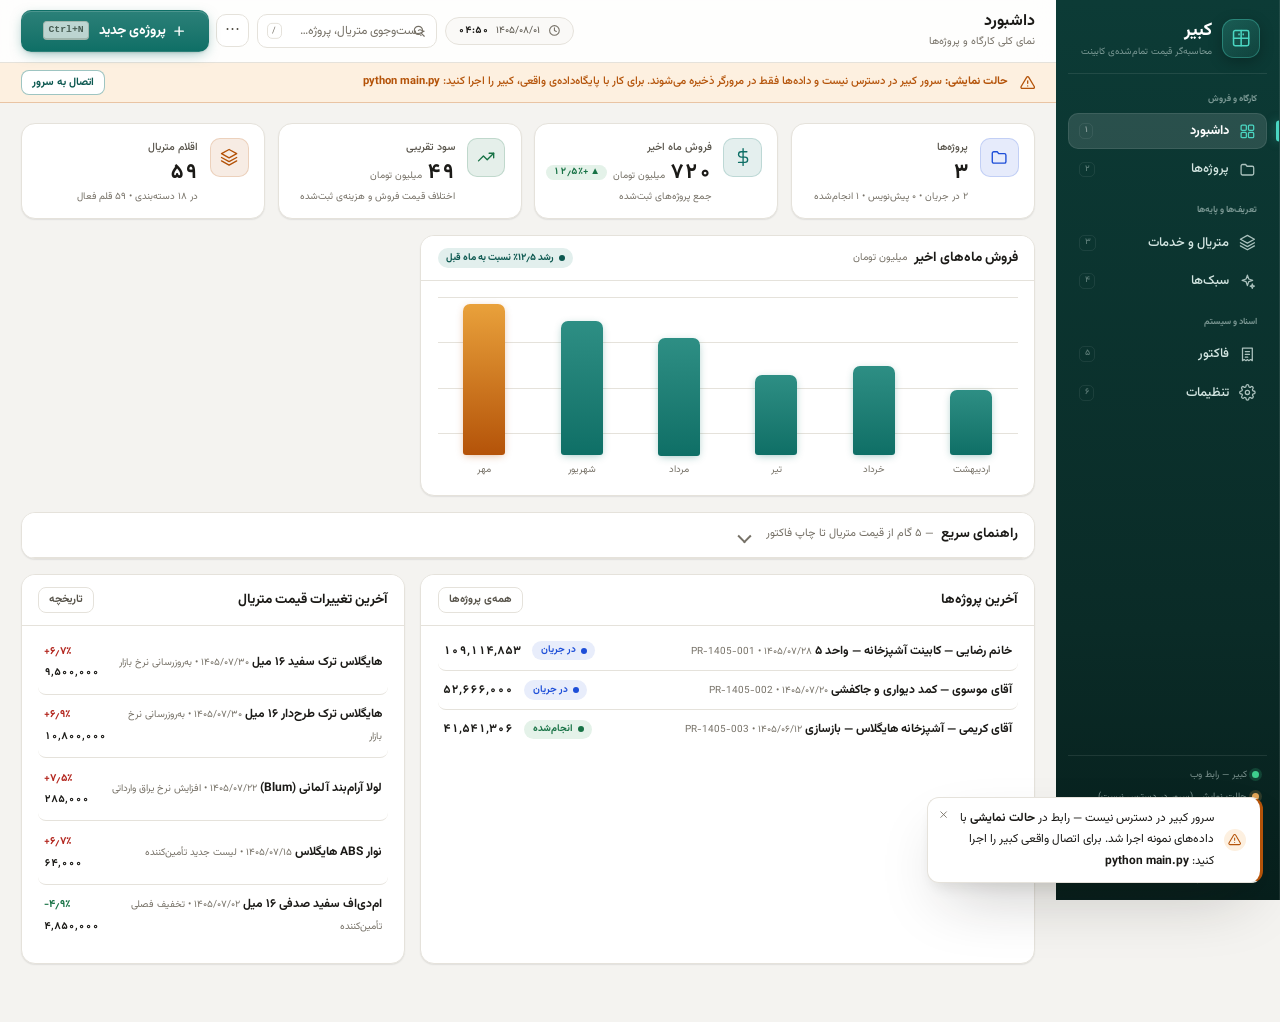
==== commit 218dd79e: "may god bless this" ====
--- a/webui/index.html
+++ b/webui/index.html
@@ -118,13 +118,36 @@
         <span class="search-kbd">/</span>
         <div class="search-drop" id="searchDrop" hidden></div>
       </div>
-      <button class="icon-btn" id="btnRefresh" type="button" aria-label="به‌روزرسانی داده‌ها" title="به‌روزرسانی داده‌ها از پایگاه‌داده">
-        <svg viewBox="0 0 24 24" fill="none" stroke="currentColor" stroke-width="2" stroke-linecap="round" stroke-linejoin="round"><path d="M21 12a9 9 0 1 1-2.64-6.36L21 8"/><polyline points="21 3 21 8 16 8"/></svg>
-      </button>
-      <button class="icon-btn" id="btnTheme" type="button" aria-label="تغییر پوسته" title="پوسته‌ی روشن/تاریک"></button>
-      <button class="btn primary" id="btnQuickProject" type="button">
-        <svg viewBox="0 0 24 24" fill="none" stroke="currentColor" stroke-width="2.2" stroke-linecap="round"><line x1="12" y1="5" x2="12" y2="19"/><line x1="5" y1="12" x2="19" y2="12"/></svg>
+      <!-- ★ D4/M7: سه ورودیِ موازی («پروژه‌ی جدید» در نوار بالا + «پروژه‌ی جدید» در
+           صفحه‌ی پروژه‌ها + «قیمت‌گیری سریع» در داشبورد) به **یک** ورودی تقلیل یافت.
+           پیش‌تر کاربر در هر بار شروعِ کار باید تصمیم می‌گرفت کدام را بزند.
+           کنش‌های کم‌کاربرد (پوسته، راهنمای کلیدها، به‌روزرسانی داده) به منوی
+           سرریز رفتند تا نوار بالا فقط «شروع کار» و «جست‌وجو» داشته باشد. -->
+      <div class="ovf" id="ovfTop">
+        <button class="ovf-btn" id="btnTopMenu" type="button" aria-label="ابزارها و تنظیمات نمایش"
+                aria-haspopup="true" aria-expanded="false" title="ابزارها (پوسته، راهنمای کلیدها)">⋯</button>
+        <div class="ovf-menu" role="menu" aria-label="ابزارها">
+          <button class="ovf-item" id="btnRefresh" type="button" role="menuitem"
+                  title="به‌روزرسانی داده‌ها از پایگاه‌داده">
+            <svg viewBox="0 0 24 24" width="15" height="15" fill="none" stroke="currentColor" stroke-width="2" stroke-linecap="round" stroke-linejoin="round"><path d="M21 12a9 9 0 1 1-2.64-6.36L21 8"/><polyline points="21 3 21 8 16 8"/></svg>
+            به‌روزرسانی داده‌ها
+          </button>
+          <button class="ovf-item" id="btnTheme" type="button" role="menuitem" title="پوسته‌ی روشن/تاریک">
+            پوسته‌ی روشن / تاریک
+          </button>
+          <div class="ovf-sep" role="none"></div>
+          <button class="ovf-item" id="btnKeys" type="button" role="menuitem" title="فهرست همه‌ی میانبرهای کیبورد">
+            راهنمای کلیدها <kbd class="kbd">؟</kbd>
+          </button>
+        </div>
+      </div>
+      <!-- ★ P1/P2: این دکمه دیگر مودال باز نمی‌کند؛ مستقیماً ویرایشگر را با یک
+           یونیتِ پیش‌فرض باز می‌کند و فوکوس را روی «عنوان» می‌گذارد. -->
+      <button class="btn primary btn-hero" id="btnQuickProject" type="button"
+              title="ویرایشگر را فوراً با یک یونیتِ پیش‌فرض باز می‌کند (Ctrl+N)">
+        <svg viewBox="0 0 24 24" width="17" height="17" fill="none" stroke="currentColor" stroke-width="2.4" stroke-linecap="round"><line x1="12" y1="5" x2="12" y2="19"/><line x1="5" y1="12" x2="19" y2="12"/></svg>
         پروژه‌ی جدید
+        <kbd class="kbd">Ctrl+N</kbd>
       </button>
     </div>
   </header>
@@ -182,18 +205,26 @@
           </div>
           <div class="card-body"><div class="chart" id="salesChart" role="img" aria-label="نمودار فروش ماه‌های اخیر"></div></div>
         </div>
-
-        <div class="card">
-          <div class="card-head"><h3>راهنمای سریع</h3></div>
-          <div class="card-body" style="padding-top:.4rem;padding-bottom:.6rem">
-            <ol class="guide">
-              <li>قیمت روز ورق، یراق و خدمات را در <a data-goto="materials">متریال و خدمات</a> وارد کنید.</li>
-              <li>ترکیب پرکاربرد خود را یک‌بار در <a data-goto="styles">سبک‌ها</a> ذخیره کنید.</li>
-              <li>در <a data-goto="projects">پروژه‌ها</a> یونیت‌ها، درها و کشوها را با ابعاد دقیق بسازید.</li>
-              <li>سود، نصب، تخفیف و مالیات را در نوار پایین تنظیم و <b>ریز قیمت‌ها</b> را ببینید.</li>
-              <li>از صفحه‌ی <a data-goto="invoice">فاکتور</a> چاپ، PDF یا اکسل بگیرید.</li>
-            </ol>
-          </div>
+      </div>
+
+      <!-- ★ D3: «راهنمای سریع» پیش‌تر یک کارتِ همیشه‌باز بود که هر بارِ ورود،
+           نیمی از نمای داشبورد را می‌گرفت — ولی محتوایش آموزشیِ ثابت است و بعد
+           از هفته‌ی اول خوانده نمی‌شود. طبق اصلِ افشای تدریجی، حالا پیش‌فرض
+           **بسته** است و فقط یک خط خلاصه نشان می‌دهد؛ با یک کلیک (یا Enter)
+           باز می‌شود. محتوا حذف نشده، فقط از دیدِ روزانه بیرون رفته. -->
+      <div class="card collapsible collapsed" id="guideCard">
+        <div class="card-head" id="guideHead" role="button" tabindex="0"
+             aria-expanded="false" aria-controls="guideBody">
+          <h3>راهنمای سریع <span class="head-peek">— ۵ گام از قیمت متریال تا چاپ فاکتور</span></h3>
+        </div>
+        <div class="card-body" id="guideBody" style="padding-top:.4rem;padding-bottom:.6rem">
+          <ol class="guide">
+            <li>قیمت روز ورق، یراق و خدمات را در <a data-goto="materials">متریال و خدمات</a> وارد کنید.</li>
+            <li>ترکیب پرکاربرد خود را یک‌بار در <a data-goto="styles">سبک‌ها</a> ذخیره کنید.</li>
+            <li>با <kbd class="kbd">Ctrl</kbd>+<kbd class="kbd">N</kbd> پروژه بسازید و یونیت‌ها را با <kbd class="kbd">N</kbd> اضافه کنید.</li>
+            <li>سود، نصب، تخفیف و مالیات را در نوار پایین تنظیم و <b>ریز قیمت‌ها</b> را ببینید.</li>
+            <li>با <kbd class="kbd">Ctrl</kbd>+<kbd class="kbd">Enter</kbd> ذخیره و مستقیم به <a data-goto="invoice">فاکتور</a> بروید.</li>
+          </ol>
         </div>
       </div>
 
@@ -230,13 +261,17 @@
           <option value="canceled">لغوشده</option>
         </select>
         <div class="spacer"></div>
-        <button class="btn outline" id="btnQuickQuote" type="button" title="ساخت یک پروژه‌ی کامل فقط با واردکردن متراژ — برای جواب‌دادن به تماس مشتری">
-          <svg viewBox="0 0 24 24" fill="none" stroke="currentColor" stroke-width="1.9" stroke-linecap="round" stroke-linejoin="round"><polygon points="13 2 3 14 12 14 11 22 21 10 12 10 13 2"/></svg>
+        <!-- ★ D4: دکمه‌ی «پروژه‌ی جدید» این‌جا حذف شد. نوارِ بالای برنامه در
+             **همه‌ی صفحه‌ها** از جمله همین صفحه دیده می‌شود و همان یک دکمه‌ی
+             بزرگ (btn-hero + Ctrl+N) را دارد. دو ورودیِ هم‌وزن برای یک کار، کاربر
+             را در هر بار شروع وادار به انتخاب می‌کرد.
+             «قیمت‌گیری سریع» چون کنشی *متفاوت* است (پیش‌فاکتورِ تلفنی بر پایه‌ی
+             متراژ) می‌ماند، ولی یک پله کوچک‌تر از کنشِ اصلی و با میانبرِ خودش. -->
+        <button class="btn outline" id="btnQuickQuote" type="button"
+                title="ساخت یک پروژه‌ی کامل فقط با واردکردن متراژ — برای جواب‌دادن به تماس مشتری (Ctrl+Shift+N)">
+          <svg viewBox="0 0 24 24" width="15" height="15" fill="none" stroke="currentColor" stroke-width="1.9" stroke-linecap="round" stroke-linejoin="round"><polygon points="13 2 3 14 12 14 11 22 21 10 12 10 13 2"/></svg>
           قیمت‌گیری سریع
-        </button>
-        <button class="btn primary" id="btnNewProject" type="button">
-          <svg viewBox="0 0 24 24" fill="none" stroke="currentColor" stroke-width="2.2" stroke-linecap="round"><line x1="12" y1="5" x2="12" y2="19"/><line x1="5" y1="12" x2="19" y2="12"/></svg>
-          پروژه‌ی جدید
+          <kbd class="kbd">Ctrl+⇧+N</kbd>
         </button>
       </div>
 
@@ -277,14 +312,37 @@
 
             <span class="eb-sep" aria-hidden="true"></span>
 
-            <button class="btn ghost sm" id="btnDupProject" type="button" title="یک کپیِ کامل از این پروژه بساز (ابتدا تغییرات ذخیره می‌شود)">
-              <svg viewBox="0 0 24 24" fill="none" stroke="currentColor" stroke-width="1.9" stroke-linecap="round" stroke-linejoin="round"><rect x="9" y="9" width="12" height="12" rx="2"/><path d="M5 15H4a2 2 0 0 1-2-2V4a2 2 0 0 1 2-2h9a2 2 0 0 1 2 2v1"/></svg>
-              کپی پروژه
-            </button>
             <button class="btn outline sm" id="btnWorkshop" type="button" title="برش‌نامه، خلاصه‌ی ورق و فهرست خرید">
               <svg viewBox="0 0 24 24" fill="none" stroke="currentColor" stroke-width="1.9" stroke-linecap="round" stroke-linejoin="round"><path d="M14.7 6.3a4 4 0 0 0-5.4 5.4L3 18v3h3l6.3-6.3a4 4 0 0 0 5.4-5.4l-2.6 2.6-2.1-.6-.6-2.1z"/></svg>
               برش‌نامه و خرید
             </button>
+
+            <!-- ★ M8/M9/M10/M11: چهار کنشِ کم‌کاربرد که پیش‌تر پراکنده بودند
+                 («کپی پروژه» در نوار ویرایشگر، «مدیریت الگوها» در نوار ابزار
+                 یونیت‌ها، «اعمال سبک» و «حذف بخش» در نوار بخش‌ها) در **یک** منوی
+                 سرریز جمع شدند. دو نکته‌ی مهم:
+                 ۱) «حذف بخش» دیگر کنارِ «افزودن بخش» نیست — دو کنش متضاد با
+                    فاصله‌ی چند پیکسل، منبعِ اصلیِ حذفِ اشتباه بود.
+                 ۲) نوار ویرایشگر فقط کنش‌های جریانِ اصلی را نگه داشته، پس
+                    «ذخیره» و «صدور فاکتور» بدون رقیبِ بصری، بزرگ‌ترین هدف‌اند. -->
+            <div class="ovf" id="ovfEditor">
+              <button class="ovf-btn" id="btnEditorMenu" type="button" aria-label="کنش‌های بیشترِ پروژه و بخش"
+                      aria-haspopup="true" aria-expanded="false" title="کنش‌های بیشتر">⋯</button>
+              <div class="ovf-menu" role="menu" aria-label="کنش‌های بیشتر">
+                <div class="ovf-label" role="presentation">پروژه</div>
+                <button class="ovf-item" id="btnDupProject" type="button" role="menuitem"
+                        title="یک کپیِ کامل از این پروژه بساز (ابتدا تغییرات ذخیره می‌شود)">کپی پروژه</button>
+                <div class="ovf-sep" role="none"></div>
+                <div class="ovf-label" role="presentation">بخشِ جاری</div>
+                <button class="ovf-item" id="btnApplyStyle" type="button" role="menuitem"
+                        title="سبکِ انتخاب‌شده را روی همه‌ی یونیت‌ها و درهای این بخش اعمال می‌کند">اعمال سبک روی بخش</button>
+                <button class="ovf-item" id="btnManageTpl" type="button" role="menuitem"
+                        title="دیدن، ویرایش و حذف الگوهای ذخیره‌شده">مدیریت الگوهای یونیت</button>
+                <div class="ovf-sep" role="none"></div>
+                <button class="ovf-item danger" id="btnDelSection" type="button" role="menuitem"
+                        title="حذف بخشِ جاری (با تأیید)">حذف بخشِ جاری</button>
+              </div>
+            </div>
 
             <span class="eb-sep" aria-hidden="true"></span>
 
@@ -338,20 +396,34 @@
           <div class="card-head">
             <h3>بخش‌ها (سبک‌ها) <span class="sub">در یک پروژه چند بخش با سبک‌های متفاوت بسازید</span></h3>
             <div class="card-actions">
-              <button class="btn ghost sm" id="btnDelSection" type="button">حذف بخش</button>
-              <button class="btn ghost sm" id="btnAddSection" type="button">＋ افزودن بخش</button>
+              <!-- ★ M10: «حذف بخش» از این‌جا برداشته شد و به منوی ⋯ نوارِ
+                   ویرایشگر رفت. نشستنِ «حذف» دقیقاً کنارِ «افزودن» — دو کنش
+                   متضاد با فاصله‌ی چند پیکسل — منبعِ اصلیِ حذفِ اشتباه بود. -->
+              <button class="btn ghost sm" id="btnAddSection" type="button" title="یک بخش (سبک) تازه به این پروژه اضافه کنید">＋ افزودن بخش</button>
             </div>
           </div>
           <div class="card-body">
             <div class="sec-pills" id="secPills"></div>
-            <div class="section-bar">
+            <!-- ★ افشای تدریجی: این نوار «یک‌بار برای هر بخش» تنظیم می‌شود
+                 (نام، سبک، پرت ورق، سربار) ولی پیش‌تر همیشه باز بود و فضای
+                 بالای جدولِ یونیت‌ها — سطحِ اصلیِ کار — را می‌گرفت. حالا پشتِ
+                 یک کلیک است و خلاصه‌اش در همان خط دیده می‌شود. -->
+            <button class="tb-drawer-toggle" id="btnSecBar" type="button"
+                    aria-expanded="false" aria-controls="secBarWrap" style="margin-bottom:.5rem">
+              <svg class="tb-chev" viewBox="0 0 24 24" fill="none" stroke="currentColor" stroke-width="2.2" stroke-linecap="round" stroke-linejoin="round"><polyline points="6 9 12 15 18 9"/></svg>
+              <span class="tb-drawer-title">تنظیمات بخش</span>
+              <span class="tb-summary" id="secBarPeek">—</span>
+            </button>
+            <div class="section-bar" id="secBarWrap" hidden>
               <label>نام بخش:
                 <input type="text" id="secName" style="width:8rem">
               </label>
               <label>سبک:
                 <select id="secStyle" aria-label="سبک بخش"></select>
               </label>
-              <button class="btn outline sm" id="btnApplyStyle" type="button" title="متریالِ سبک روی همه‌ی یونیت‌ها، درها و کشوها اعمال می‌شود">اعمال سبک روی بخش</button>
+              <!-- ★ M9: «اعمال سبک روی بخش» به منوی ⋯ نوار ویرایشگر رفت.
+                   انتخابِ خودِ سبک این‌جا می‌ماند (چون بخشی از تنظیم بخش است)،
+                   ولی «اعمال» یک کنشِ یک‌باره است و نباید همیشه در دید باشد. -->
               <label>پرت ورق ٪:
                 <input type="text" id="secWaste" class="narrow" inputmode="numeric" data-no-sep>
               </label>
@@ -383,12 +455,18 @@
 
             <div class="tab-panel active" id="tab-units" role="tabpanel">
               <div class="unit-tools">
-                <button class="btn outline sm" id="btnAutoDoors" type="button" title="برای یونیت‌هایی که در ندارند، از روی طول و ارتفاعشان درِ هم‌اندازه می‌سازد">
-                  <svg viewBox="0 0 24 24" fill="none" stroke="currentColor" stroke-width="1.9" stroke-linecap="round" stroke-linejoin="round"><path d="m12 3 1.9 5.1L19 10l-5.1 1.9L12 17l-1.9-5.1L5 10l5.1-1.9z"/><path d="M18 17.5 18.8 20l2.2.8-2.2.8-.8 2.4-.8-2.4-2.2-.8 2.2-.8z"/></svg>
+                <!-- ★ P7/K3: «ساخت خودکار درها» پرتکرارترین کنشِ بعد از واردکردن
+                     ابعاد است (بعد از هر تغییرِ طول یونیت لازم می‌شود). پیش‌تر
+                     `btn outline sm` = ۲۹٫۶px بود؛ حالا هدفِ بزرگ‌تر + میانبرِ `D`. -->
+                <button class="btn outline" id="btnAutoDoors" type="button"
+                        title="برای یونیت‌هایی که در ندارند، از روی طول و ارتفاعشان درِ هم‌اندازه می‌سازد (D)">
+                  <svg viewBox="0 0 24 24" width="15" height="15" fill="none" stroke="currentColor" stroke-width="1.9" stroke-linecap="round" stroke-linejoin="round"><path d="m12 3 1.9 5.1L19 10l-5.1 1.9L12 17l-1.9-5.1L5 10l5.1-1.9z"/><path d="M18 17.5 18.8 20l2.2.8-2.2.8-.8 2.4-.8-2.4-2.2-.8 2.2-.8z"/></svg>
                   ساخت خودکار درها
+                  <kbd class="kbd">D</kbd>
                 </button>
-                <button class="btn outline sm" id="btnFitDoors" type="button" title="اگر طول یونیت را عوض کرده‌اید، عرض لنگه‌های در را دوباره با یونیت اندازه می‌کند">
-                  <svg viewBox="0 0 24 24" fill="none" stroke="currentColor" stroke-width="1.9" stroke-linecap="round" stroke-linejoin="round"><path d="M3 8V5a2 2 0 0 1 2-2h3"/><path d="M21 8V5a2 2 0 0 0-2-2h-3"/><path d="M3 16v3a2 2 0 0 0 2 2h3"/><path d="M21 16v3a2 2 0 0 1-2 2h-3"/><line x1="3" y1="12" x2="21" y2="12"/></svg>
+                <button class="btn outline" id="btnFitDoors" type="button"
+                        title="اگر طول یونیت را عوض کرده‌اید، عرض لنگه‌های در را دوباره با یونیت اندازه می‌کند">
+                  <svg viewBox="0 0 24 24" width="15" height="15" fill="none" stroke="currentColor" stroke-width="1.9" stroke-linecap="round" stroke-linejoin="round"><path d="M3 8V5a2 2 0 0 1 2-2h3"/><path d="M21 8V5a2 2 0 0 0-2-2h-3"/><path d="M3 16v3a2 2 0 0 0 2 2h3"/><path d="M21 16v3a2 2 0 0 1-2 2h-3"/><line x1="3" y1="12" x2="21" y2="12"/></svg>
                   هم‌اندازه‌سازی درها
                 </button>
                 <span class="ut-sep"></span>
@@ -396,24 +474,67 @@
                   <select id="tplSelect" aria-label="الگوی یونیت"></select>
                 </label>
                 <button class="btn ghost sm" id="btnUseTpl" type="button" title="الگوی انتخاب‌شده را به این بخش اضافه می‌کند">＋ از الگو</button>
-                <button class="btn ghost sm" id="btnManageTpl" type="button" title="دیدن، ویرایش و حذف الگوهای ذخیره‌شده">مدیریت الگوها</button>
+                <!-- ★ M8: «مدیریت الگوها» به منوی ⋯ نوار ویرایشگر رفت. ذخیره‌ی
+                     الگو همچنان از دکمه‌ی «الگو» در همان ردیف انجام می‌شود. -->
                 <span class="tiny muted ut-hint">برای ذخیره‌ی یک یونیت به‌عنوان الگو، از دکمه‌ی «الگو» در همان ردیف استفاده کنید.</span>
               </div>
               <div class="table-wrap grid-head"><table class="data center" id="tblUnits"></table></div>
-              <div class="add-unit-row">
-                <button class="btn ghost sm add-row" data-add="unit:ground" type="button" title="یونیت زمینی با ابعاد پیش‌فرض (قابل تغییر در تنظیمات)">＋ یونیت زمینی</button>
-                <button class="btn ghost sm add-row" data-add="unit:wall" type="button" title="یونیت دیواری با ابعاد پیش‌فرض (قابل تغییر در تنظیمات)">＋ یونیت دیواری</button>
-                <button class="btn ghost sm add-row" data-add="unit:tall" type="button" title="کمد ایستاده با ابعاد پیش‌فرض (قابل تغییر در تنظیمات)">＋ کمد ایستاده</button>
+              <!-- ═══════════ ★ P3: نوارِ افزودنِ چسبان (قانونِ فیتز) ═══════════
+                   پیشین: سه دکمه‌ی `btn ghost sm` = **۲۹٫۶px** در یک ردیفِ
+                   غیرچسبانِ زیرِ جدول. یعنی کوچک‌ترین هدفِ کل رابط، به
+                   پرتکرارترین کنشِ روزانه (افزودن یونیت، ~۵۰ بار در روز)
+                   اختصاص یافته بود و وقتی کاربر وسطِ جدولِ بلند بود، باید
+                   اسکرول می‌کرد تا پیدایشان کند.
+                   اکنون: نوار **چسبان** (همیشه در دید و در ناحیه‌ی طبیعیِ دست)،
+                   هدفِ **۴۸px**، و Split-Button: بدنه‌ی بزرگ = «یونیت زمینی»
+                   (≈۸۰٪ موارد)، فلشِ کوچک = دیواری / ایستاده.
+                   به‌علاوه `N` و `⇧N` تا اصلاً نیازی به هدف‌گیری نباشد. -->
+              <div class="add-bar">
+                <div class="split">
+                  <button class="btn primary btn-hero split-main add-row" data-add="unit:ground" type="button"
+                          title="یونیت زمینی با ابعاد پیش‌فرض (N)">
+                    <svg viewBox="0 0 24 24" width="17" height="17" fill="none" stroke="currentColor" stroke-width="2.4" stroke-linecap="round"><line x1="12" y1="5" x2="12" y2="19"/><line x1="5" y1="12" x2="19" y2="12"/></svg>
+                    افزودن یونیت زمینی
+                    <kbd class="kbd">N</kbd>
+                  </button>
+                  <button class="btn primary btn-hero split-more" id="btnUnitTypeMore" type="button"
+                          aria-haspopup="true" aria-expanded="false" aria-label="انواع دیگر یونیت"
+                          title="یونیت دیواری یا کمد ایستاده">
+                    <svg viewBox="0 0 24 24" width="16" height="16" fill="none" stroke="currentColor" stroke-width="2.4" stroke-linecap="round" stroke-linejoin="round"><polyline points="6 9 12 15 18 9"/></svg>
+                  </button>
+                  <div class="ovf-menu" id="unitTypeMenu" role="menu" aria-label="انواع یونیت">
+                    <button class="ovf-item add-row" data-add="unit:wall" type="button" role="menuitem"
+                            title="یونیت دیواری با ابعاد پیش‌فرض (⇧N)">یونیت دیواری <kbd class="kbd">⇧N</kbd></button>
+                    <button class="ovf-item add-row" data-add="unit:tall" type="button" role="menuitem"
+                            title="کمد ایستاده با ابعاد پیش‌فرض">کمد ایستاده</button>
+                  </div>
+                </div>
+                <span class="add-hint">
+                  <kbd class="kbd">Enter</kbd> در آخرین سلول = ردیف بعدی
+                </span>
               </div>
               <p class="tiny muted" style="margin-top:.4rem">ابعاد هر نوع به‌صورت پیش‌فرض از «تنظیمات → ابعاد پیش‌فرض یونیت‌ها» می‌آید و با تغییر نوع یونیت هم خودکار اعمال می‌شود. برای انتخاب متریال و یراق هر یونیت، روی «جزئیات» ردیف آن کلیک کنید.</p>
             </div>
             <div class="tab-panel" id="tab-doors" role="tabpanel">
               <div class="table-wrap grid-head"><table class="data center" id="tblDoors"></table></div>
-              <button class="btn ghost sm add-row" data-add="doors" type="button">＋ افزودن در</button>
+              <!-- ★ P3: همان نوارِ چسبانِ ۴۸px برای هر تب — الگوی یکسان، پس
+                   کاربر هیچ چیز تازه‌ای یاد نمی‌گیرد. -->
+              <div class="add-bar">
+                <button class="btn primary btn-hero add-row" data-add="doors" type="button" title="یک لنگه در به یونیتِ جاری اضافه کنید">
+                  <svg viewBox="0 0 24 24" width="17" height="17" fill="none" stroke="currentColor" stroke-width="2.4" stroke-linecap="round"><line x1="12" y1="5" x2="12" y2="19"/><line x1="5" y1="12" x2="19" y2="12"/></svg>
+                  افزودن در
+                </button>
+                <span class="add-hint">برای ساختِ همه‌ی درها از روی ابعاد یونیت، <kbd class="kbd">D</kbd> را در تب یونیت‌ها بزنید</span>
+              </div>
             </div>
             <div class="tab-panel" id="tab-drawers" role="tabpanel">
               <div class="table-wrap grid-head"><table class="data center" id="tblDrawers"></table></div>
-              <button class="btn ghost sm add-row" data-add="drawers" type="button">＋ افزودن کشو</button>
+              <div class="add-bar">
+                <button class="btn primary btn-hero add-row" data-add="drawers" type="button" title="یک کشو به یونیتِ جاری اضافه کنید">
+                  <svg viewBox="0 0 24 24" width="17" height="17" fill="none" stroke="currentColor" stroke-width="2.4" stroke-linecap="round"><line x1="12" y1="5" x2="12" y2="19"/><line x1="5" y1="12" x2="19" y2="12"/></svg>
+                  افزودن کشو
+                </button>
+              </div>
             </div>
             <div class="tab-panel" id="tab-facade" role="tabpanel">
               <div class="section-bar" style="margin-bottom:.8rem">
@@ -431,12 +552,22 @@
               </div>
               <div id="facadeRowsWrap">
                 <div class="table-wrap grid-head"><table class="data center" id="tblFacade"></table></div>
-                <button class="btn ghost sm add-row" data-add="facade" type="button">＋ افزودن ردیف درنما</button>
+                <div class="add-bar">
+                <button class="btn primary btn-hero add-row" data-add="facade" type="button" title="یک ردیف درنما اضافه کنید">
+                  <svg viewBox="0 0 24 24" width="17" height="17" fill="none" stroke="currentColor" stroke-width="2.4" stroke-linecap="round"><line x1="12" y1="5" x2="12" y2="19"/><line x1="5" y1="12" x2="19" y2="12"/></svg>
+                  افزودن ردیف درنما
+                </button>
+              </div>
               </div>
             </div>
             <div class="tab-panel" id="tab-extras" role="tabpanel">
               <div class="table-wrap grid-head"><table class="data center" id="tblExtras"></table></div>
-              <button class="btn ghost sm add-row" data-add="extras" type="button">＋ افزودن ردیف</button>
+              <div class="add-bar">
+                <button class="btn primary btn-hero add-row" data-add="extras" type="button" title="یک قلم اضافه/اکسسوری اضافه کنید">
+                  <svg viewBox="0 0 24 24" width="17" height="17" fill="none" stroke="currentColor" stroke-width="2.4" stroke-linecap="round"><line x1="12" y1="5" x2="12" y2="19"/><line x1="5" y1="12" x2="19" y2="12"/></svg>
+                  افزودن قلم
+                </button>
+              </div>
             </div>
             <div class="tab-panel" id="tab-services" role="tabpanel">
               <div class="section-bar" style="margin-bottom:.8rem">
@@ -446,7 +577,12 @@
                 <span class="tiny muted">مبنا: مقدار ردیف خودکار از روی آمار بخش محاسبه می‌شود (تعداد یونیت، لنگه در، متر طول…)</span>
               </div>
               <div class="table-wrap grid-head"><table class="data center" id="tblServices"></table></div>
-              <button class="btn ghost sm add-row" data-add="services" type="button">＋ افزودن خدمت</button>
+              <div class="add-bar">
+                <button class="btn primary btn-hero add-row" data-add="services" type="button" title="یک خدمت (اجرت) به این بخش اضافه کنید">
+                  <svg viewBox="0 0 24 24" width="17" height="17" fill="none" stroke="currentColor" stroke-width="2.4" stroke-linecap="round"><line x1="12" y1="5" x2="12" y2="19"/><line x1="5" y1="12" x2="19" y2="12"/></svg>
+                  افزودن خدمت
+                </button>
+              </div>
             </div>
           </div>
         </div>
@@ -565,20 +701,26 @@
         </div>
         <span class="badge b-final" id="matCurBadge"></span>
         <div class="spacer"></div>
-        <button class="btn ghost" id="btnMatHistory" type="button">
-          <svg viewBox="0 0 24 24" fill="none" stroke="currentColor" stroke-width="1.9" stroke-linecap="round" stroke-linejoin="round"><path d="M3 12a9 9 0 1 0 3-6.7L3 8"/><polyline points="3 3 3 8 8 8"/><polyline points="12 7.5 12 12 15.5 14"/></svg>
-          تاریخچه‌ی قیمت
-        </button>
-        <button class="btn ghost" id="btnMatExcel" type="button">
-          <svg viewBox="0 0 24 24" fill="none" stroke="currentColor" stroke-width="1.9" stroke-linecap="round" stroke-linejoin="round"><path d="M21 15v4a2 2 0 0 1-2 2H5a2 2 0 0 1-2-2v-4"/><polyline points="7 10 12 15 17 10"/><line x1="12" y1="15" x2="12" y2="3"/></svg>
-          خروجی اکسل
-        </button>
-        <button class="btn outline" id="btnBulkPrice" type="button">
-          <svg viewBox="0 0 24 24" fill="none" stroke="currentColor" stroke-width="1.9" stroke-linecap="round" stroke-linejoin="round"><line x1="19" y1="5" x2="5" y2="19"/><circle cx="6.5" cy="6.5" r="2.5"/><circle cx="17.5" cy="17.5" r="2.5"/></svg>
-          تغییر دسته‌جمعی قیمت
-        </button>
-        <button class="btn primary" id="btnNewMaterial" type="button">
-          <svg viewBox="0 0 24 24" fill="none" stroke="currentColor" stroke-width="2.2" stroke-linecap="round"><line x1="12" y1="5" x2="12" y2="19"/><line x1="5" y1="12" x2="19" y2="12"/></svg>
+        <!-- ★ M2/M3/M4: سه کنشِ کم‌کاربرد («تاریخچه‌ی قیمت»، «خروجی اکسل»،
+             «تغییر دسته‌جمعی») پیش‌تر هر سه در نوار ابزار بودند و با «افزودن
+             قلم» — پرتکرارترین کنشِ این صفحه — هم‌وزن دیده می‌شدند. حالا در
+             منوی ⋯ هستند و نوار فقط «جست‌وجو» و «افزودن قلم» دارد.
+             ★ قانون فیتز: «افزودن قلم» به btn-hero (۴۸px) ارتقا یافت و در
+             دورترین نقطه‌ی دسترس (گوشه‌ی چپِ نوار، جایی که چشمِ راست‌به‌چپ
+             پایانِ سطر را می‌بیند) قرار گرفت. -->
+        <div class="ovf" id="ovfMat">
+          <button class="ovf-btn" id="btnMatMenu" type="button" aria-label="ابزارهای متریال"
+                  aria-haspopup="true" aria-expanded="false" title="ابزارهای متریال">⋯</button>
+          <div class="ovf-menu" role="menu" aria-label="ابزارهای متریال">
+            <button class="ovf-item" id="btnBulkPrice" type="button" role="menuitem"
+                    title="اعمال یک درصد افزایش/کاهش روی دسته‌ای از قیمت‌ها">تغییر دسته‌جمعی قیمت</button>
+            <button class="ovf-item" id="btnMatHistory" type="button" role="menuitem"
+                    title="سابقه‌ی تغییرات قیمت هر قلم">تاریخچه‌ی قیمت</button>
+            <button class="ovf-item" id="btnMatExcel" type="button" role="menuitem">خروجی اکسل</button>
+          </div>
+        </div>
+        <button class="btn primary btn-hero" id="btnNewMaterial" type="button" title="افزودن یک قلم متریال یا خدمت">
+          <svg viewBox="0 0 24 24" width="17" height="17" fill="none" stroke="currentColor" stroke-width="2.4" stroke-linecap="round"><line x1="12" y1="5" x2="12" y2="19"/><line x1="5" y1="12" x2="19" y2="12"/></svg>
           افزودن قلم
         </button>
       </div>
@@ -653,17 +795,30 @@
             <label class="switch"><input type="checkbox" id="invShowCost"><span class="track"></span><span class="sw-label">نمایش هزینه‌ی تمام‌شده <span class="tiny muted">(نسخه‌ی داخلی)</span></span></label>
             <label class="switch"><input type="checkbox" id="invShowStats" checked><span class="track"></span><span class="sw-label">نمایش آمار (یونیت، متراژ، ورق)</span></label>
 
-            <button class="btn primary block" id="btnRefreshInv" type="button">
-              <svg viewBox="0 0 24 24" fill="none" stroke="currentColor" stroke-width="2" stroke-linecap="round" stroke-linejoin="round"><path d="M3 12a9 9 0 1 0 3-6.7L3 8"/><polyline points="3 3 3 8 8 8"/></svg>
-              به‌روزرسانی فاکتور
+            <!-- ★ D2/P5: دکمه‌ی «به‌روزرسانی فاکتور» حذف شد.
+                 دلیل: محاسبه در ویرایشگر پروژه **خودکار** است (scheduleRecalc)،
+                 پس در صفحه‌ی فاکتور هم خودکار شد (هنگامِ ورود و پسِ هر تغییرِ
+                 گزینه). یک دکمه‌ی `btn primary block` — بزرگ‌ترین و مرکزی‌ترین
+                 هدفِ کل پنل — به کاری اختصاص یافته بود که کاربر هرگز نباید
+                 دستی انجام دهد. آن فضا به **چاپ** داده شد، چون همان کاری است
+                 که کاربر در ۸۰٪ مواقع می‌خواهد (قانون فیتز). -->
+            <button class="btn primary btn-hero block" id="btnPrintInv" type="button"
+                    title="چاپ فاکتور (Ctrl+P)">
+              <svg viewBox="0 0 24 24" width="17" height="17" fill="none" stroke="currentColor" stroke-width="1.9" stroke-linecap="round" stroke-linejoin="round"><path d="M6 9V2h12v7"/><path d="M6 18H4a2 2 0 0 1-2-2v-5a2 2 0 0 1 2-2h16a2 2 0 0 1 2 2v5a2 2 0 0 1-2 2h-2"/><rect x="6" y="14" width="12" height="8"/></svg>
+              چاپ فاکتور
+              <kbd class="kbd">Ctrl+P</kbd>
             </button>
-            <div style="display:flex;gap:.5rem">
-              <button class="btn outline" id="btnPrintInv" type="button" style="flex:1">
-                <svg viewBox="0 0 24 24" fill="none" stroke="currentColor" stroke-width="1.9" stroke-linecap="round" stroke-linejoin="round"><path d="M6 9V2h12v7"/><path d="M6 18H4a2 2 0 0 1-2-2v-5a2 2 0 0 1 2-2h16a2 2 0 0 1 2 2v5a2 2 0 0 1-2 2h-2"/><rect x="6" y="14" width="12" height="8"/></svg>
-                چاپ
-              </button>
-              <button class="btn ghost" id="btnPdfInv" type="button" style="flex:1">PDF</button>
-              <button class="btn ghost" id="btnXlsInv" type="button" style="flex:1">اکسل</button>
+            <!-- ★ M12: «PDF» در دسترس می‌ماند (کم‌کاربرد ولی ارزشمند)؛ «اکسل»
+                 به منوی ⋯ رفت چون در جریانِ اصلیِ صدور فاکتور اختلال می‌کرد. -->
+            <div style="display:flex;gap:.5rem;align-items:center">
+              <button class="btn outline" id="btnPdfInv" type="button" style="flex:1">PDF</button>
+              <div class="ovf" id="ovfInv" style="flex:0 0 auto">
+                <button class="ovf-btn" id="btnInvMenu" type="button" aria-label="خروجی‌های دیگر"
+                        aria-haspopup="true" aria-expanded="false" title="خروجی‌های دیگر">⋯</button>
+                <div class="ovf-menu" role="menu" aria-label="خروجی‌های دیگر">
+                  <button class="ovf-item" id="btnXlsInv" type="button" role="menuitem">خروجی اکسل</button>
+                </div>
+              </div>
             </div>
             <button class="btn success block" id="btnSaveInv" type="button">
               <svg viewBox="0 0 24 24" fill="none" stroke="currentColor" stroke-width="2" stroke-linecap="round" stroke-linejoin="round"><path d="M19 21H5a2 2 0 0 1-2-2V5a2 2 0 0 1 2-2h11l5 5v11a2 2 0 0 1-2 2z"/><polyline points="17 21 17 13 7 13 7 21"/><polyline points="7 3 7 8 15 8"/></svg>
@@ -953,8 +1108,13 @@
         <div class="field"><label for="pfCustomer">نام مشتری</label><input type="text" id="pfCustomer"></div>
         <div class="field"><label for="pfMobile">همراه</label><input type="tel" id="pfMobile" placeholder="۰۹۱۲…"></div>
         <div class="field"><label for="pfStyle">سبک بخش اول</label><select id="pfStyle"></select></div>
-        <div class="field"><label for="pfStatus">وضعیت</label>
-          <select id="pfStatus"><option value="draft">پیش‌نویس</option><option value="open">در جریان</option></select>
+        <!-- ★ D1: فیلد «وضعیت» از فرمِ ساخت حذف شد. در لحظه‌ی ساخت، یک پروژه
+             *همیشه* «پیش‌نویس» است — پرسیدنِ وضعیت در قدمِ اول، یک تصمیمِ
+             چرخه‌ی عمر را وسطِ کارِ قیمت‌گذاری می‌آورد و بارِ شناختیِ بیهوده
+             می‌سازد. وضعیت در کارتِ «مشخصات پروژه» داخلِ ویرایشگر (edStatus)
+             در دسترس می‌ماند، یعنی دقیقاً همان‌جا که معنا دارد. -->
+        <div class="field"><span class="lbl">وضعیت</span>
+          <p class="tiny muted" style="margin:.2rem 0 0">پیش‌نویس — بعداً از «مشخصات پروژه» در ویرایشگر تغییر دهید.</p>
         </div>
       </div>
     </div>
@@ -1132,6 +1292,52 @@
   </div>
 </div>
 
+<!-- ═══════════ راهنمای کلیدها ═══════════
+     ★ اصلِ Keyboard-First فقط وقتی به کاربر حرفه‌ای کمک می‌کند که میانبرها
+     **کشف‌شدنی** باشند. این مودال با «؟» یا از منوی ⋯ باز می‌شود و بیرونِ
+     جریانِ کار است (فضای دائمی اشغال نمی‌کند). میانبرهایی که از قبل بودند
+     بدون تغییر فهرست شده‌اند تا کاربر بداند چه چیزی تازه است. -->
+<div class="modal" id="modal-keys" role="dialog" aria-modal="true" aria-labelledby="keysTitle" style="width:min(34rem,100%)">
+  <div class="modal-head">
+    <h3 id="keysTitle">راهنمای کلیدها</h3>
+    <button class="icon-btn" data-close type="button" aria-label="بستن">✕</button>
+  </div>
+  <div class="modal-body">
+    <dl class="keys-grid">
+      <dt class="keys-sec" role="presentation">سراسری — همه‌جا</dt>
+      <dd class="keys-sec" role="presentation"></dd>
+      <dt><kbd class="kbd">Ctrl</kbd><kbd class="kbd">N</kbd></dt><dd>پروژه‌ی جدید — ویرایشگر فوراً باز می‌شود</dd>
+      <dt><kbd class="kbd">Ctrl</kbd><kbd class="kbd">⇧</kbd><kbd class="kbd">N</kbd></dt><dd>قیمت‌گیری سریع (با متراژ)</dd>
+      <dt><kbd class="kbd">/</kbd></dt><dd>جست‌وجوی سراسری</dd>
+      <dt><kbd class="kbd">Alt</kbd><kbd class="kbd">۱…۶</kbd></dt><dd>پرش به صفحه‌ها</dd>
+      <dt><kbd class="kbd">؟</kbd></dt><dd>همین راهنما</dd>
+      <dt><kbd class="kbd">Esc</kbd></dt><dd>بستن بالاترین لایه</dd>
+
+      <dt class="keys-sec" role="presentation">ویرایشگر پروژه</dt>
+      <dd class="keys-sec" role="presentation"></dd>
+      <dt><kbd class="kbd">N</kbd></dt><dd>افزودن یونیت زمینی</dd>
+      <dt><kbd class="kbd">⇧</kbd><kbd class="kbd">N</kbd></dt><dd>افزودن یونیت دیواری</dd>
+      <dt><kbd class="kbd">D</kbd></dt><dd>ساخت خودکار درها از روی ابعاد یونیت</dd>
+      <dt><kbd class="kbd">F2</kbd></dt><dd>کپی ردیفِ فعال</dd>
+      <dt><kbd class="kbd">Del</kbd></dt><dd>حذف ردیفِ فعال — با «بازگردانی» در پیام</dd>
+      <dt><kbd class="kbd">Enter</kbd></dt><dd>سلول بعدیِ همان ستون؛ در آخرین ردیف = ردیف جدید</dd>
+      <dt><kbd class="kbd">↑</kbd><kbd class="kbd">↓</kbd></dt><dd>یکی یکی؛ با <kbd class="kbd">⇧</kbd> ده‌تا ده‌تا</dd>
+      <dt><kbd class="kbd">Ctrl</kbd><kbd class="kbd">S</kbd></dt><dd>ذخیره</dd>
+      <dt><kbd class="kbd">Ctrl</kbd><kbd class="kbd">Enter</kbd></dt><dd>ذخیره و صدور فاکتور</dd>
+      <dt><kbd class="kbd">Ctrl</kbd><kbd class="kbd">B</kbd></dt><dd>ریز قیمت‌ها</dd>
+      <dt><kbd class="kbd">Ctrl</kbd><kbd class="kbd">Z</kbd> / <kbd class="kbd">Y</kbd></dt><dd>واگرد / بازانجام</dd>
+
+      <dt class="keys-sec" role="presentation">فاکتور</dt>
+      <dd class="keys-sec" role="presentation"></dd>
+      <dt><kbd class="kbd">Ctrl</kbd><kbd class="kbd">P</kbd></dt><dd>چاپ (به‌روزرسانی خودکار است — دکمه‌ی جدا ندارد)</dd>
+    </dl>
+  </div>
+  <div class="modal-foot">
+    <div class="spacer"></div>
+    <button class="btn primary" data-close type="button">بستن</button>
+  </div>
+</div>
+
 <div class="toasts" id="toasts" aria-live="polite"></div>
 
 </body>
--- a/webui/css/styles.css
+++ b/webui/css/styles.css
@@ -2595,3 +2595,172 @@
   .totalbar .tb-slim { padding: 0.55rem 0.7rem; }
   .tb-summary { display: none; }
 }
+
+/* ==========================================================================
+   ۹) لایه‌ی UX — بازطراحی بر پایه‌ی چهار اصل
+   --------------------------------------------------------------------------
+   این بخش **فقط افزوده** است: هیچ قاعده‌ی قبلی بازنویسی نشده تا پوسته و
+   چیدمانِ موجود نشکند. ترتیب: (۱) قانون فیتز (۲) کیبورد-محور (۳) افشای
+   تدریجی (۴) کاهش انباشتگی.
+   ========================================================================== */
+
+/* ---------- (۱) قانون فیتز: هدف‌های بزرگ برای کنش‌های پرتکرار ----------
+   مشکلِ پیشین: هر ۷ دکمه‌ی «افزودن» کلاس `.btn.ghost.sm` داشتند = ۲۹٫۶px،
+   یعنی کوچک‌ترین هدفِ رابط به پرتکرارترین کنش اختصاص یافته بود (وارونِ فیتز).
+   اکنون سلسله‌مراتبِ اندازه **برابر با سلسله‌مراتبِ فراوانی** است.            */
+.btn-hero {
+  height: 3rem;                 /* ۴۸px — بالاتر از آستانه‌ی ۴۴px WCAG */
+  min-width: 3rem;
+  padding: 0 1.5rem;
+  font-size: 0.98rem;
+  font-weight: 700;
+  border-radius: var(--radius-sm);
+  box-shadow: var(--shadow-sm);
+}
+.btn-hero:active { transform: translateY(1px); }
+.btn-hero .kbd { opacity: .72; font-weight: 600; }
+
+/* نوارِ افزودنِ چسبان — همیشه در «ناحیه‌ی شست» و در دید، بدون اسکرول */
+.add-bar {
+  position: sticky;
+  bottom: 0;
+  z-index: 12;
+  display: flex;
+  align-items: center;
+  gap: 0.5rem;
+  flex-wrap: wrap;
+  margin-top: 0.7rem;
+  padding: 0.6rem 0.7rem;
+  background: color-mix(in srgb, var(--surface) 92%, transparent);
+  backdrop-filter: blur(6px);
+  border: 1px solid var(--border);
+  border-radius: var(--radius-sm);
+  box-shadow: var(--shadow-md);
+}
+.add-bar .add-hint {
+  margin-inline-start: auto;
+  font-size: 0.76rem;
+  color: var(--text-3);
+  display: flex; align-items: center; gap: .4rem;
+}
+
+/* ---------- Split-Button: کنش اصلی بزرگ + واریانت‌های کم‌کاربرد کوچک ----
+   «یونیت زمینی» ≈ ۸۰٪ موارد → بدنه‌ی بزرگ؛ «دیواری/ایستاده» → فلشِ کوچک.   */
+.split { display: inline-flex; align-items: stretch; }
+.split > .split-main { border-start-end-radius: 0; border-end-end-radius: 0; }
+.split > .split-more {
+  border-start-start-radius: 0; border-end-start-radius: 0;
+  border-inline-start: 1px solid color-mix(in srgb, var(--surface) 32%, transparent);
+  padding-inline: 0.62rem;
+  min-width: 2.4rem;
+}
+.split > .split-main:focus-visible, .split > .split-more:focus-visible { z-index: 1; }
+
+/* ---------- منوی سرریز (⋯) — خانه‌ی کنش‌های کم‌کاربرد ------------------- */
+.ovf { position: relative; display: inline-flex; }
+.ovf-btn {
+  height: 2.35rem; width: 2.35rem;
+  display: inline-flex; align-items: center; justify-content: center;
+  border: 1px solid var(--border); border-radius: var(--radius-sm);
+  background: var(--surface); color: var(--text-2); cursor: pointer;
+  font-size: 1.05rem; line-height: 1; padding: 0;
+}
+.ovf-btn:hover { background: var(--surface-2); color: var(--text); }
+.ovf-menu {
+  position: absolute; inset-block-start: calc(100% + 4px); inset-inline-end: 0;
+  min-width: 13.5rem; z-index: 60;
+  background: var(--surface); border: 1px solid var(--border);
+  border-radius: var(--radius-sm); box-shadow: var(--shadow-lg);
+  padding: 0.28rem; display: none;
+}
+.ovf.open > .ovf-menu { display: block; }
+.ovf-item {
+  display: flex; align-items: center; gap: 0.55rem; width: 100%;
+  padding: 0.52rem 0.62rem; min-height: 2.3rem;
+  border: 0; background: none; border-radius: var(--radius-sm);
+  color: var(--text); font: inherit; font-size: 0.86rem; text-align: start;
+  cursor: pointer;
+}
+.ovf-item:hover, .ovf-item:focus-visible { background: var(--surface-3); outline: none; }
+.ovf-item.danger { color: var(--danger); }
+.ovf-item .kbd { margin-inline-start: auto; }
+.ovf-sep { height: 1px; background: var(--border); margin: 0.28rem 0.2rem; }
+.ovf-label {
+  padding: 0.42rem 0.62rem 0.2rem; font-size: 0.7rem; font-weight: 700;
+  color: var(--text-3); letter-spacing: .02em;
+}
+
+/* ---------- (۲) کیبورد-محور: حلقه‌ی فوکوسِ قوی + برچسب کلید ---------- */
+:where(button, input, select, textarea, a[href], [tabindex]):focus-visible {
+  outline: 2px solid var(--accent);
+  outline-offset: 2px;
+  border-radius: var(--radius-sm);
+}
+kbd.kbd {
+  display: inline-flex; align-items: center; justify-content: center;
+  min-width: 1.35rem; height: 1.35rem; padding: 0 0.32rem;
+  border: 1px solid var(--border-strong); border-bottom-width: 2px;
+  border-radius: 4px; background: var(--surface-2); color: var(--text-2);
+  font-family: ui-monospace, "SFMono-Regular", Menlo, monospace;
+  font-size: 0.7rem; font-weight: 600; line-height: 1;
+}
+.btn-kbd { opacity: .8; }
+/* راهنمای میانبرها — با «؟» باز می‌شود، خارج از جریان کار */
+.keys-grid { display: grid; grid-template-columns: auto 1fr; gap: .45rem .9rem; align-items: center; }
+.keys-grid dt { display: flex; gap: .25rem; justify-content: flex-end; }
+.keys-grid dd { margin: 0; font-size: .87rem; color: var(--text-2); }
+.keys-sec { grid-column: 1 / -1; margin-top: .7rem; font-weight: 700; font-size: .78rem; color: var(--text-3); }
+
+/* ---------- (۳) افشای تدریجی: کارتِ تاشونده‌ی «مشخصات» ---------------- */
+.card.collapsible > .card-head { cursor: pointer; user-select: none; }
+.card.collapsible > .card-head::after {
+  content: ""; margin-inline-start: .5rem; width: .55rem; height: .55rem;
+  border-inline-end: 2px solid var(--text-3); border-bottom: 2px solid var(--text-3);
+  transform: rotate(45deg) translateY(-2px); transition: transform .18s ease;
+}
+.card.collapsible.collapsed > .card-head::after { transform: rotate(-45deg) translateY(2px); }
+.card.collapsible.collapsed > .card-body { display: none; }
+/* خلاصه‌ی یک‌خطی وقتی بسته است — تا کاربر نبیند که «چیزی پنهان شده» و گیج شود */
+.card.collapsible.collapsed > .card-head .head-peek { display: inline; }
+.head-peek { display: none; font-weight: 400; font-size: .8rem; color: var(--text-3); }
+
+/* لایه‌ی دومِ جدول درها: ۶ ستون متریال پشت expander (الگوی یکسان با یونیت) */
+tr.row-detail-l2 > td { background: var(--surface-2); }
+.doors-l2 { display: grid; grid-template-columns: repeat(auto-fit, minmax(11rem, 1fr)); gap: .6rem .9rem; padding: .55rem .3rem; }
+
+/* ---------- (۴) کاهش انباشتگی: نوارِ باریکِ مشخصاتِ پروژه -------------- */
+.proj-slim {
+  display: flex; align-items: center; gap: .6rem; flex-wrap: wrap;
+  padding: .5rem .7rem; margin-bottom: .8rem;
+  background: var(--surface-2); border: 1px solid var(--border);
+  border-radius: var(--radius-sm);
+}
+.proj-slim input {
+  height: 2.35rem; border: 1px solid var(--border); border-radius: var(--radius-sm);
+  background: var(--surface); color: var(--text); padding: 0 .6rem; font: inherit;
+  font-size: .88rem; min-width: 0;
+}
+.proj-slim .ps-title { flex: 2 1 15rem; font-weight: 700; }
+.proj-slim .ps-cust { flex: 1 1 11rem; }
+.proj-slim .ps-more { margin-inline-start: auto; }
+
+@media (max-width: 720px) {
+  .btn-hero { height: 2.75rem; padding: 0 1.1rem; font-size: .92rem; }
+  .add-bar .add-hint { display: none; }
+  .proj-slim .ps-more { width: 100%; }
+}
+@media print { .add-bar, .ovf, .proj-slim { display: none !important; } }
+@media (prefers-reduced-motion: reduce) {
+  .btn-hero:active { transform: none; }
+  .ovf-menu, .card.collapsible > .card-head::after { transition: none; }
+}
+
+/* منوی split-button — همان رفتارِ `.ovf.open` ولی داخلِ `.split` */
+.split { position: relative; }
+.split.open > .ovf-menu { display: block; inset-inline-start: 0; inset-inline-end: auto; }
+/* btn-hero تمام‌عرض (صفحه‌ی فاکتور) */
+.btn-hero.block { width: 100%; }
+/* فاصله‌ی kbd داخل دکمه‌ی hero */
+.btn-hero .kbd { margin-inline-start: .25rem; }
+/* نوارِ چسبان نباید زیرِ نوارِ جمعِ پایین پنهان شود */
+.add-bar { bottom: 0.4rem; }
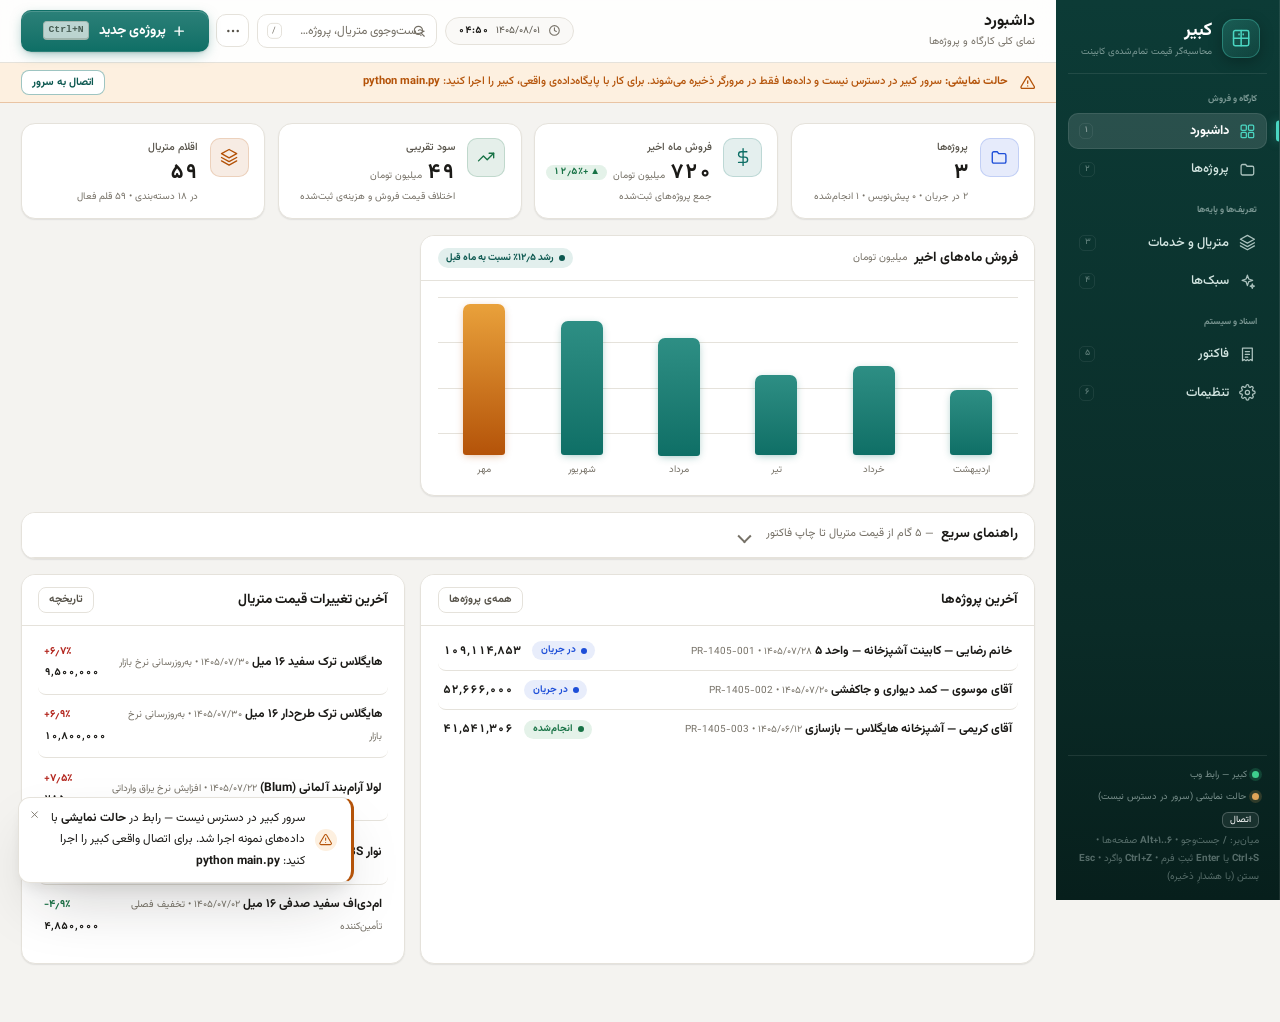
==== commit 43e32c1e: "hope" ====
--- a/webui/index.html
+++ b/webui/index.html
@@ -125,7 +125,7 @@
            سرریز رفتند تا نوار بالا فقط «شروع کار» و «جست‌وجو» داشته باشد. -->
       <div class="ovf" id="ovfTop">
         <button class="ovf-btn" id="btnTopMenu" type="button" aria-label="ابزارها و تنظیمات نمایش"
-                aria-haspopup="true" aria-expanded="false" title="ابزارها (پوسته، راهنمای کلیدها)">⋯</button>
+                aria-haspopup="true" aria-expanded="false" title="ابزارها (پوسته، راهنمای کلیدها)"><svg viewBox="0 0 24 24" fill="currentColor" aria-hidden="true" focusable="false"><circle cx="5" cy="12" r="1.8"/><circle cx="12" cy="12" r="1.8"/><circle cx="19" cy="12" r="1.8"/></svg></button>
         <div class="ovf-menu" role="menu" aria-label="ابزارها">
           <button class="ovf-item" id="btnRefresh" type="button" role="menuitem"
                   title="به‌روزرسانی داده‌ها از پایگاه‌داده">
@@ -327,7 +327,7 @@
                     «ذخیره» و «صدور فاکتور» بدون رقیبِ بصری، بزرگ‌ترین هدف‌اند. -->
             <div class="ovf" id="ovfEditor">
               <button class="ovf-btn" id="btnEditorMenu" type="button" aria-label="کنش‌های بیشترِ پروژه و بخش"
-                      aria-haspopup="true" aria-expanded="false" title="کنش‌های بیشتر">⋯</button>
+                      aria-haspopup="true" aria-expanded="false" title="کنش‌های بیشتر"><svg viewBox="0 0 24 24" fill="currentColor" aria-hidden="true" focusable="false"><circle cx="5" cy="12" r="1.8"/><circle cx="12" cy="12" r="1.8"/><circle cx="19" cy="12" r="1.8"/></svg></button>
               <div class="ovf-menu" role="menu" aria-label="کنش‌های بیشتر">
                 <div class="ovf-label" role="presentation">پروژه</div>
                 <button class="ovf-item" id="btnDupProject" type="button" role="menuitem"
@@ -710,7 +710,7 @@
              پایانِ سطر را می‌بیند) قرار گرفت. -->
         <div class="ovf" id="ovfMat">
           <button class="ovf-btn" id="btnMatMenu" type="button" aria-label="ابزارهای متریال"
-                  aria-haspopup="true" aria-expanded="false" title="ابزارهای متریال">⋯</button>
+                  aria-haspopup="true" aria-expanded="false" title="ابزارهای متریال"><svg viewBox="0 0 24 24" fill="currentColor" aria-hidden="true" focusable="false"><circle cx="5" cy="12" r="1.8"/><circle cx="12" cy="12" r="1.8"/><circle cx="19" cy="12" r="1.8"/></svg></button>
           <div class="ovf-menu" role="menu" aria-label="ابزارهای متریال">
             <button class="ovf-item" id="btnBulkPrice" type="button" role="menuitem"
                     title="اعمال یک درصد افزایش/کاهش روی دسته‌ای از قیمت‌ها">تغییر دسته‌جمعی قیمت</button>
@@ -814,7 +814,7 @@
               <button class="btn outline" id="btnPdfInv" type="button" style="flex:1">PDF</button>
               <div class="ovf" id="ovfInv" style="flex:0 0 auto">
                 <button class="ovf-btn" id="btnInvMenu" type="button" aria-label="خروجی‌های دیگر"
-                        aria-haspopup="true" aria-expanded="false" title="خروجی‌های دیگر">⋯</button>
+                        aria-haspopup="true" aria-expanded="false" title="خروجی‌های دیگر"><svg viewBox="0 0 24 24" fill="currentColor" aria-hidden="true" focusable="false"><circle cx="5" cy="12" r="1.8"/><circle cx="12" cy="12" r="1.8"/><circle cx="19" cy="12" r="1.8"/></svg></button>
                 <div class="ovf-menu" role="menu" aria-label="خروجی‌های دیگر">
                   <button class="ovf-item" id="btnXlsInv" type="button" role="menuitem">خروجی اکسل</button>
                 </div>
--- a/webui/css/styles.css
+++ b/webui/css/styles.css
@@ -1053,10 +1053,10 @@
 .editor-stack { display: flex; flex-direction: column; }
 
 .section-bar {
-  display: flex;
-  align-items: center;
-  gap: 0.9rem;
-  flex-wrap: wrap;
+  display: grid;
+  grid-template-columns: repeat(auto-fit, minmax(10.5rem, 1fr));
+  gap: 0.7rem 0.9rem;
+  align-items: end;
   background: color-mix(in srgb, var(--accent) 5%, var(--surface));
   border: 1px solid color-mix(in srgb, var(--accent) 20%, transparent);
   border-radius: 12px;
@@ -1074,15 +1074,18 @@
 }
 .section-bar label {
   display: flex;
-  align-items: center;
-  gap: 0.45rem;
-  font-size: 0.79rem;
+  flex-direction: column;
+  align-items: stretch;
+  gap: 0.3rem;
+  font-size: 0.72rem;
   font-weight: 600;
   color: var(--accent-text);
 }
 [data-theme="dark"] .section-bar label { color: var(--accent); }
-.section-bar select, .section-bar input { width: auto; min-width: 8rem; background: var(--surface); }
-.section-bar input.narrow { width: 5.5rem; min-width: 0; }
+.section-bar select, .section-bar input { width: 100%; min-width: 0; flex: 1 1 auto; background: var(--surface); }
+.section-bar input.narrow { width: 100%; max-width: 7rem; min-width: 0; flex: 0 1 auto; }
+.section-bar > span { grid-column: 1 / -1; display: flex; gap: 0.9rem; flex-wrap: wrap; }
+.section-bar > span > label { flex: 1 1 10rem; }
 
 .add-row { margin-top: 0.7rem; border-style: dashed; }
 
@@ -1508,8 +1511,12 @@
    ========================================================================== */
 .toasts {
   position: fixed;
-  bottom: 1.25rem;
-  inset-inline-start: 1.25rem;
+  /* ★ تعمیر: توست‌ها پیش‌تر گوشه‌ی پایینِ «شروع» (راست در RTL) می‌نشستند — دقیقاً
+     روی دکمه‌ی اصلیِ «افزودن ردیف» و نوارِ جمعِ چسبان. حالا در عرضِ زیاد به گوشه‌ی
+     «پایان» (چپ) می‌روند و بالایِ نوارهای چسبان می‌مانند؛ در موبایل به بالای صفحه
+     منتقل می‌شوند تا نیمه‌ی نمایشگر را نپوشانند. */
+  bottom: calc(1.25rem + var(--tb-h, 0px) + var(--addbar-h, 0px));
+  inset-inline-end: 1.25rem;
   z-index: 200;
   display: flex;
   flex-direction: column;
@@ -2537,6 +2544,14 @@
   background: var(--surface);
   box-shadow: -6px 0 10px -8px rgba(0, 0, 0, 0.45);
 }
+/* ★ تعمیر: سرستونِ ستونِ چسبان هم باید هم‌رنگِ بقیه‌ی سرستون باشد (پیش‌تر سفید
+   می‌ماند و سرستون دو تکه دیده می‌شد) و برچسبش بالایِ ورودیِ نام ردیف بنشیند
+   (نه وسطِ یک ستونِ ۲۸۰ پیکسلی). */
+.table-wrap.grid-head thead th:first-child {
+  background: var(--surface-2);
+  text-align: start;
+}
+[data-theme="dark"] .table-wrap.grid-head thead th:first-child { background: var(--surface-3); }
 .table-wrap.grid-head tbody tr:hover td:first-child { background: var(--surface-2); }
 .table-wrap.grid-head td:first-child:focus-within { background: var(--surface-2); }
 
@@ -2620,11 +2635,14 @@
 .btn-hero:active { transform: translateY(1px); }
 .btn-hero .kbd { opacity: .72; font-weight: 600; }
 
-/* نوارِ افزودنِ چسبان — همیشه در «ناحیه‌ی شست» و در دید، بدون اسکرول */
+/* نوارِ افزودنِ چسبان — همیشه در «ناحیه‌ی شست» و در دید، بدون اسکرول.
+   ★ تعمیر: پیش‌تر `bottom: 0` بود و نوارِ جمعِ چسبان (z=20) دقیقاً رویش را
+   می‌پوشاند — پرتکرارترین کنشِ ویرایشگر ناپدید می‌شد. حالا فاصله‌اش از پایین
+   برابرِ ارتفاعِ زنده‌ی نوار جمع است (--tb-h) تا همیشه بالای آن بنشیند. */
 .add-bar {
   position: sticky;
-  bottom: 0;
-  z-index: 12;
+  bottom: calc(var(--tb-h, 0px) + 0.5rem);
+  z-index: 21;
   display: flex;
   align-items: center;
   gap: 0.5rem;
@@ -2643,6 +2661,10 @@
   color: var(--text-3);
   display: flex; align-items: center; gap: .4rem;
 }
+/* ★ تعمیر: کلاسِ `.add-row` حاشیه‌ی بالای ۰٫۷rem دارد (برای حالتِ غیرِ-flex)؛
+   داخلِ نوارِ چسبان همان حاشیه دکمه‌ی اصلیِ Split را ۱۰ پیکسل پایین‌تر از
+   فلشِ کنارش می‌کشید و دکمه «شکسته» دیده می‌شد. */
+.add-bar .add-row, .split > .add-row { margin-top: 0; }
 
 /* ---------- Split-Button: کنش اصلی بزرگ + واریانت‌های کم‌کاربرد کوچک ----
    «یونیت زمینی» ≈ ۸۰٪ موارد → بدنه‌ی بزرگ؛ «دیواری/ایستاده» → فلشِ کوچک.   */
@@ -2762,5 +2784,80 @@
 .btn-hero.block { width: 100%; }
 /* فاصله‌ی kbd داخل دکمه‌ی hero */
 .btn-hero .kbd { margin-inline-start: .25rem; }
-/* نوارِ چسبان نباید زیرِ نوارِ جمعِ پایین پنهان شود */
-.add-bar { bottom: 0.4rem; }
+/* ★ تعمیرِ پیشینِ «پنهان‌شدنِ نوارِ افزودن زیرِ نوارِ جمع» حالا در تعریفِ اصلیِ
+   `.add-bar` با متغیرِ زنده‌ی --tb-h انجام می‌شود؛ این بازنویسیِ ثابت حذف شد
+   چون فاصله‌ی نوار جمع را نادیده می‌گرفت. */
+
+/* ==========================================================================
+   ۲۷) تعمیراتِ بخشِ «ویرایش پروژه» — بازبینیِ رابط
+   --------------------------------------------------------------------------
+   این بلوک فقط پس‌ازِ همه‌ی لایه‌ها می‌آید تا چهار ایرادِ چیدمانِ ویرایشگر را
+   یک‌جا و قابل‌ردیاب ببندد:
+   ۱) منوی سرریز با نویسه‌ی «⋯» ساخته می‌شد که در برخی فونت/سیستم نامرئی است
+      → حالا آیکونِ SVG دارد و اندازه‌اش این‌جا مهار می‌شود.
+   ۲) نوارِ فرمانِ چسبان هنگامِ پیچیدنِ سطرها فاصله‌ی عمودی نداشت.
+   ۳) نوارِ جمع در عرض‌های کم، سطرها را روی هم می‌ریخت.
+   ۴) نوارِ «افزودن» و توست‌ها باید بالایِ نوارِ جمعِ چسبان بنشینند (--tb-h).
+   ========================================================================== */
+.ovf-btn svg { width: 1.15rem; height: 1.15rem; display: block; }
+.editor-bar { row-gap: 0.45rem; }
+.eb-actions { row-gap: 0.45rem; }
+
+@media (max-width: 900px) {
+  .tb-figures { gap: 0.8rem 1rem; }
+  .tb-fig b { font-size: 0.9rem; }
+  .tb-final b { font-size: 1.05rem; }
+}
+@media (max-width: 720px) {
+  /* ★ تعمیر: نوارِ بالا در عرضِ کم از صفحه بیرون می‌زد (۲۷ پیکسل اسکرولِ افقیِ
+     ناخواسته) چون ساعت + جست‌وجو + دکمه‌ی قهرمان در یک سطرِ بدونِ پیچیدن بودند. */
+  .topbar { gap: 0.6rem; padding: 0.6rem 0.8rem; }
+  .topbar-actions { gap: 0.4rem; }
+  .clock-chip { display: none; }
+  .search-wrap input { width: 7.5rem; }
+  .search-wrap input:focus { width: 9.5rem; }
+  #btnQuickProject { padding: 0 1rem; font-size: 0.9rem; }
+  #btnQuickProject .kbd { display: none; }
+  /* توست‌ها در موبایل بالای صفحه (زیرِ نوارِ عنوان) و تمام‌عرضِ امن */
+  .toasts { inset-inline: 0.6rem; max-width: none; bottom: auto; top: calc(var(--topbar-h) + 0.5rem); }
+  .toast { font-size: 0.8rem; padding: 0.6rem 0.8rem; }
+
+  .add-bar { padding: 0.5rem; gap: 0.4rem; }
+  .add-bar .split { width: 100%; }
+  .add-bar .split > .split-main { flex: 1 1 auto; justify-content: center; }
+  .add-bar > .btn-hero { width: 100%; justify-content: center; }
+  /* ★ تعمیر: نوارِ جمع در موبایل به یک ستونِ ~۵۰۰ پیکسلی تبدیل می‌شد و نیمی از
+     نمایشگر را می‌بلعید (و نوارِ «افزودن» چسبان را وسطِ جدول می‌انداخت). حالا:
+     ردیفِ کشو + ردیفِ ارقام با اسکرولِ افقی + ردیفِ کنش‌ها ≈ ۱۵۰ پیکسل. */
+  .totalbar .tb-slim { flex-direction: column; align-items: stretch; gap: 0.45rem; padding: 0.5rem 0.6rem; }
+  .totalbar .tb-slim .tb-figures {
+    width: 100%;
+    display: flex;
+    flex-wrap: nowrap;
+    overflow-x: auto;
+    justify-content: flex-start;
+    gap: 1rem;
+    padding-bottom: 0.15rem;
+    scrollbar-width: thin;
+  }
+  .tb-fig { text-align: start; flex: 0 0 auto; }
+  .tb-final { flex: 0 0 auto; display: flex; align-items: center; gap: 0.55rem; padding: 0.35rem 0.9rem; }
+  .tb-final span { font-size: 0.62rem; }
+  .tb-final b { font-size: 1.02rem; }
+  .totalbar .tb-slim .tb-actions { margin-inline-start: 0; width: 100%; }
+  .totalbar .tb-slim .tb-actions .btn { flex: 1 1 auto; justify-content: center; }
+  .tb-drawer-toggle { width: 100%; }
+  .tb-save-hint { margin-inline-start: auto; }
+}
+@media (max-width: 520px) {
+  .section-bar { grid-template-columns: 1fr 1fr; }
+  /* ستونِ چسبانِ ردیف در نمایشگرِ باریک جمع‌وجورتر می‌شود تا ستون‌های داده جای بیشتری داشته باشند */
+  .row-id-cell { gap: 0.3rem; }
+  .row-id-cell .cell-input { min-width: 5.6rem; font-size: 0.76rem; }
+  .row-btns .row-actions { width: 2.1rem; height: 2.1rem; }
+  .row-btns .row-actions svg { width: 1rem; height: 1rem; }
+  .row-sep { margin-inline: 0.2rem; }
+  .cell-input { min-width: 3.6rem; }
+  .cell-input.w-dim { min-width: 4.4rem; }
+  .cell-input.w-qty { min-width: 4rem; }
+}
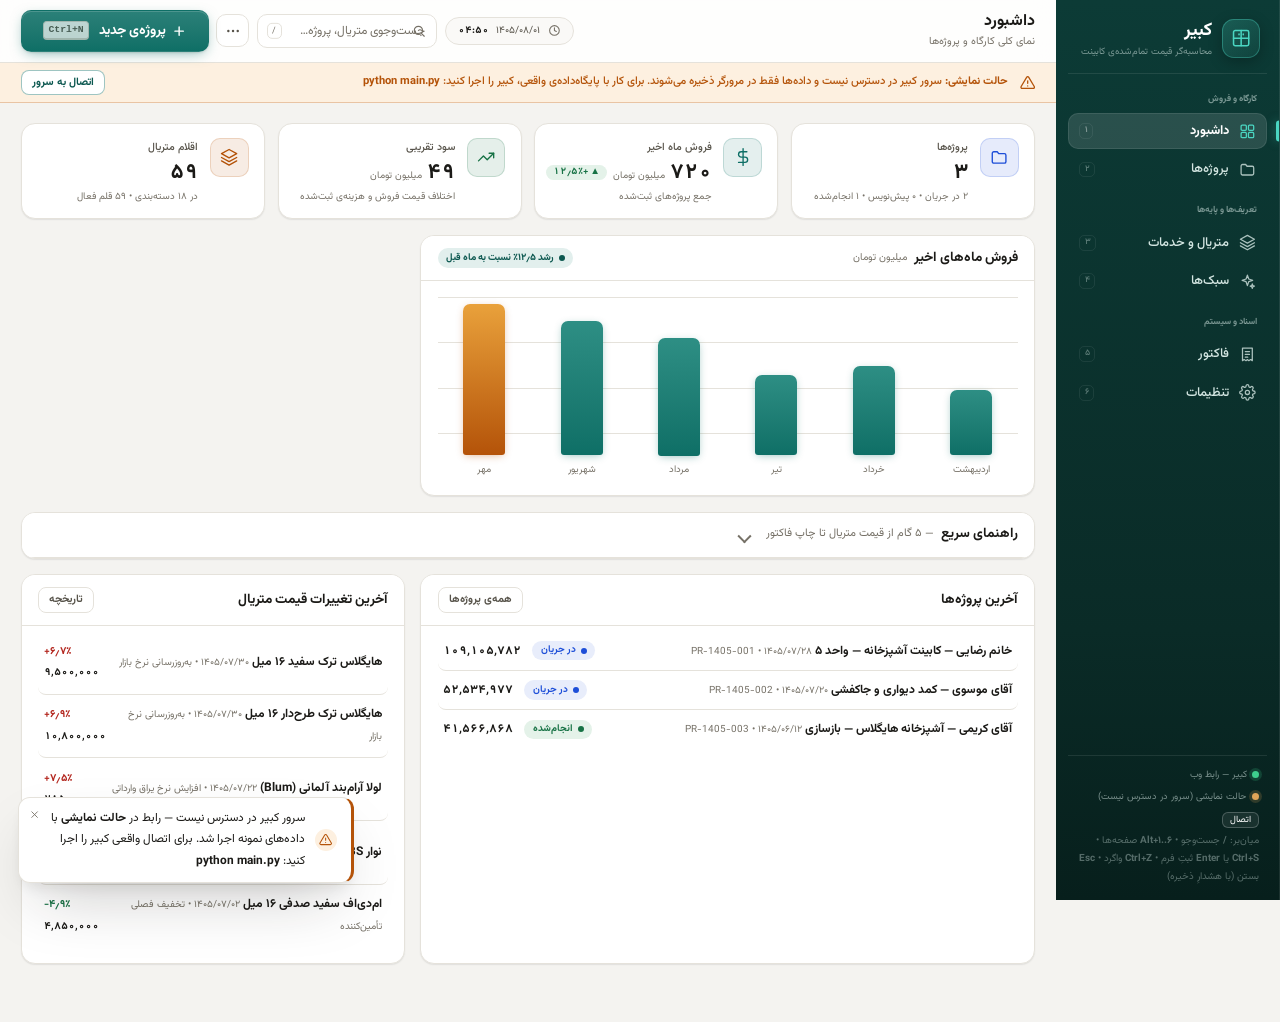
==== commit f8e979d7: "Initial commit2" ====
--- a/webui/index.html
+++ b/webui/index.html
@@ -516,6 +516,14 @@
               <p class="tiny muted" style="margin-top:.4rem">ابعاد هر نوع به‌صورت پیش‌فرض از «تنظیمات → ابعاد پیش‌فرض یونیت‌ها» می‌آید و با تغییر نوع یونیت هم خودکار اعمال می‌شود. برای انتخاب متریال و یراق هر یونیت، روی «جزئیات» ردیف آن کلیک کنید.</p>
             </div>
             <div class="tab-panel" id="tab-doors" role="tabpanel">
+              <!-- ★ کپی یک‌جای ورق: به‌جای گشتن دنبالِ «ورق در» برای تک‌تکِ
+                   لنگه‌ها، یک تیک در سطح بخش: درها از همان ورقِ بدنه‌ی یونیتِ
+                   خودشان برش می‌خورند (تیکِ تک‌تکِ درها هم سرِ جایش است). -->
+              <div class="unit-tools">
+                <label class="check"><input type="checkbox" id="doorsFromBody">
+                  ورقِ درها از یونیت کپی شود — درها از همان ورقِ بدنه برش می‌خورند و نیازی به انتخابِ «ورق در» نیست
+                </label>
+              </div>
               <div class="table-wrap grid-head"><table class="data center" id="tblDoors"></table></div>
               <!-- ★ P3: همان نوارِ چسبانِ ۴۸px برای هر تب — الگوی یکسان، پس
                    کاربر هیچ چیز تازه‌ای یاد نمی‌گیرد. -->
@@ -607,7 +615,8 @@
             <div class="tb-figures">
               <div class="tb-fig"><span>هزینه‌ی تمام‌شده</span><b id="tbCost">—</b></div>
               <div class="tb-fig"><span>قیمت ناخالص</span><b id="tbGross">—</b></div>
-              <div class="tb-fig" title="همان چیزی که مشتری می‌پرسد: متری چند؟"><span>قیمت هر متر طول</span><b id="tbPerMeter">—</b></div>
+              <div class="tb-fig" title="سهم زمینی از مبلغ قابل پرداخت تقسیم بر متر طول زمینی"><span>قیمت هر متر طول زمینی</span><b id="tbPerMeter">—</b></div>
+              <div class="tb-fig" id="tbPerMeterWallWrap" hidden title="سهم دیواری از مبلغ قابل پرداخت تقسیم بر متر طول دیواری"><span>قیمت هر متر طول دیواری</span><b id="tbPerMeterWall">—</b></div>
               <div class="tb-final"><span>مبلغ قابل پرداخت</span><b id="tbFinal">—</b></div>
               <div class="tb-fig tb-due" id="tbDueWrap" hidden><span>باقی‌مانده پس از پیش‌پرداخت</span><b id="tbDue">—</b></div>
             </div>
@@ -654,6 +663,12 @@
                 <div class="pair">
                   <span class="cell-wrap"><input type="text" id="tbDiscPct" inputmode="numeric" aria-label="درصد تخفیف" class="has-u" data-no-sep><i class="cell-u" id="uDiscPct">٪</i></span>
                   <span class="cell-wrap"><input type="text" id="tbDiscAmt" inputmode="numeric" placeholder="مبلغ" aria-label="مبلغ تخفیف" class="has-u"><i class="cell-u" id="uDiscAmt">تومان</i></span>
+                </div>
+              </div>
+              <div class="tb-field">
+                <span>سهم زمینی از مبلغ ٪</span>
+                <div class="pair">
+                  <span class="cell-wrap"><input type="text" id="tbGroundShare" inputmode="numeric" aria-label="سهم زمینی از مبلغ قابل پرداخت" class="has-u" data-no-sep><i class="cell-u">٪</i></span>
                 </div>
               </div>
               <div class="tb-field">
@@ -1290,51 +1305,51 @@
       <button class="btn ghost" id="btnConfirmCancel" data-close type="button">انصراف</button>
     </div>
   </div>
-</div>
-
-<!-- ═══════════ راهنمای کلیدها ═══════════
-     ★ اصلِ Keyboard-First فقط وقتی به کاربر حرفه‌ای کمک می‌کند که میانبرها
-     **کشف‌شدنی** باشند. این مودال با «؟» یا از منوی ⋯ باز می‌شود و بیرونِ
-     جریانِ کار است (فضای دائمی اشغال نمی‌کند). میانبرهایی که از قبل بودند
-     بدون تغییر فهرست شده‌اند تا کاربر بداند چه چیزی تازه است. -->
-<div class="modal" id="modal-keys" role="dialog" aria-modal="true" aria-labelledby="keysTitle" style="width:min(34rem,100%)">
-  <div class="modal-head">
-    <h3 id="keysTitle">راهنمای کلیدها</h3>
-    <button class="icon-btn" data-close type="button" aria-label="بستن">✕</button>
-  </div>
-  <div class="modal-body">
-    <dl class="keys-grid">
-      <dt class="keys-sec" role="presentation">سراسری — همه‌جا</dt>
-      <dd class="keys-sec" role="presentation"></dd>
-      <dt><kbd class="kbd">Ctrl</kbd><kbd class="kbd">N</kbd></dt><dd>پروژه‌ی جدید — ویرایشگر فوراً باز می‌شود</dd>
-      <dt><kbd class="kbd">Ctrl</kbd><kbd class="kbd">⇧</kbd><kbd class="kbd">N</kbd></dt><dd>قیمت‌گیری سریع (با متراژ)</dd>
-      <dt><kbd class="kbd">/</kbd></dt><dd>جست‌وجوی سراسری</dd>
-      <dt><kbd class="kbd">Alt</kbd><kbd class="kbd">۱…۶</kbd></dt><dd>پرش به صفحه‌ها</dd>
-      <dt><kbd class="kbd">؟</kbd></dt><dd>همین راهنما</dd>
-      <dt><kbd class="kbd">Esc</kbd></dt><dd>بستن بالاترین لایه</dd>
-
-      <dt class="keys-sec" role="presentation">ویرایشگر پروژه</dt>
-      <dd class="keys-sec" role="presentation"></dd>
-      <dt><kbd class="kbd">N</kbd></dt><dd>افزودن یونیت زمینی</dd>
-      <dt><kbd class="kbd">⇧</kbd><kbd class="kbd">N</kbd></dt><dd>افزودن یونیت دیواری</dd>
-      <dt><kbd class="kbd">D</kbd></dt><dd>ساخت خودکار درها از روی ابعاد یونیت</dd>
-      <dt><kbd class="kbd">F2</kbd></dt><dd>کپی ردیفِ فعال</dd>
-      <dt><kbd class="kbd">Del</kbd></dt><dd>حذف ردیفِ فعال — با «بازگردانی» در پیام</dd>
-      <dt><kbd class="kbd">Enter</kbd></dt><dd>سلول بعدیِ همان ستون؛ در آخرین ردیف = ردیف جدید</dd>
-      <dt><kbd class="kbd">↑</kbd><kbd class="kbd">↓</kbd></dt><dd>یکی یکی؛ با <kbd class="kbd">⇧</kbd> ده‌تا ده‌تا</dd>
-      <dt><kbd class="kbd">Ctrl</kbd><kbd class="kbd">S</kbd></dt><dd>ذخیره</dd>
-      <dt><kbd class="kbd">Ctrl</kbd><kbd class="kbd">Enter</kbd></dt><dd>ذخیره و صدور فاکتور</dd>
-      <dt><kbd class="kbd">Ctrl</kbd><kbd class="kbd">B</kbd></dt><dd>ریز قیمت‌ها</dd>
-      <dt><kbd class="kbd">Ctrl</kbd><kbd class="kbd">Z</kbd> / <kbd class="kbd">Y</kbd></dt><dd>واگرد / بازانجام</dd>
-
-      <dt class="keys-sec" role="presentation">فاکتور</dt>
-      <dd class="keys-sec" role="presentation"></dd>
-      <dt><kbd class="kbd">Ctrl</kbd><kbd class="kbd">P</kbd></dt><dd>چاپ (به‌روزرسانی خودکار است — دکمه‌ی جدا ندارد)</dd>
-    </dl>
-  </div>
-  <div class="modal-foot">
-    <div class="spacer"></div>
-    <button class="btn primary" data-close type="button">بستن</button>
+
+  <!-- ═══════════ راهنمای کلیدها ═══════════
+       ★ اصلِ Keyboard-First فقط وقتی به کاربر حرفه‌ای کمک می‌کند که میانبرها
+       **کشف‌شدنی** باشند. این مودال با «؟» یا از منوی ⋯ باز می‌شود و بیرونِ
+       جریانِ کار است (فضای دائمی اشغال نمی‌کند). میانبرهایی که از قبل بودند
+       بدون تغییر فهرست شده‌اند تا کاربر بداند چه چیزی تازه است. -->
+  <div class="modal" id="modal-keys" role="dialog" aria-modal="true" aria-labelledby="keysTitle" style="width:min(34rem,100%)">
+    <div class="modal-head">
+      <h3 id="keysTitle">راهنمای کلیدها</h3>
+      <button class="icon-btn" data-close type="button" aria-label="بستن">✕</button>
+    </div>
+    <div class="modal-body">
+      <dl class="keys-grid">
+        <dt class="keys-sec" role="presentation">سراسری — همه‌جا</dt>
+        <dd class="keys-sec" role="presentation"></dd>
+        <dt><kbd class="kbd">Ctrl</kbd><kbd class="kbd">N</kbd></dt><dd>پروژه‌ی جدید — ویرایشگر فوراً باز می‌شود</dd>
+        <dt><kbd class="kbd">Ctrl</kbd><kbd class="kbd">⇧</kbd><kbd class="kbd">N</kbd></dt><dd>قیمت‌گیری سریع (با متراژ)</dd>
+        <dt><kbd class="kbd">/</kbd></dt><dd>جست‌وجوی سراسری</dd>
+        <dt><kbd class="kbd">Alt</kbd><kbd class="kbd">۱…۶</kbd></dt><dd>پرش به صفحه‌ها</dd>
+        <dt><kbd class="kbd">؟</kbd></dt><dd>همین راهنما</dd>
+        <dt><kbd class="kbd">Esc</kbd></dt><dd>بستن بالاترین لایه</dd>
+
+        <dt class="keys-sec" role="presentation">ویرایشگر پروژه</dt>
+        <dd class="keys-sec" role="presentation"></dd>
+        <dt><kbd class="kbd">N</kbd></dt><dd>افزودن یونیت زمینی</dd>
+        <dt><kbd class="kbd">⇧</kbd><kbd class="kbd">N</kbd></dt><dd>افزودن یونیت دیواری</dd>
+        <dt><kbd class="kbd">D</kbd></dt><dd>ساخت خودکار درها از روی ابعاد یونیت</dd>
+        <dt><kbd class="kbd">F2</kbd></dt><dd>کپی ردیفِ فعال</dd>
+        <dt><kbd class="kbd">Del</kbd></dt><dd>حذف ردیفِ فعال — با «بازگردانی» در پیام</dd>
+        <dt><kbd class="kbd">Enter</kbd></dt><dd>سلول بعدیِ همان ستون؛ در آخرین ردیف = ردیف جدید</dd>
+        <dt><kbd class="kbd">↑</kbd><kbd class="kbd">↓</kbd></dt><dd>یکی یکی؛ با <kbd class="kbd">⇧</kbd> ده‌تا ده‌تا</dd>
+        <dt><kbd class="kbd">Ctrl</kbd><kbd class="kbd">S</kbd></dt><dd>ذخیره</dd>
+        <dt><kbd class="kbd">Ctrl</kbd><kbd class="kbd">Enter</kbd></dt><dd>ذخیره و صدور فاکتور</dd>
+        <dt><kbd class="kbd">Ctrl</kbd><kbd class="kbd">B</kbd></dt><dd>ریز قیمت‌ها</dd>
+        <dt><kbd class="kbd">Ctrl</kbd><kbd class="kbd">Z</kbd> / <kbd class="kbd">Y</kbd></dt><dd>واگرد / بازانجام</dd>
+
+        <dt class="keys-sec" role="presentation">فاکتور</dt>
+        <dd class="keys-sec" role="presentation"></dd>
+        <dt><kbd class="kbd">Ctrl</kbd><kbd class="kbd">P</kbd></dt><dd>چاپ (به‌روزرسانی خودکار است — دکمه‌ی جدا ندارد)</dd>
+      </dl>
+    </div>
+    <div class="modal-foot">
+      <div class="spacer"></div>
+      <button class="btn primary" data-close type="button">بستن</button>
+    </div>
   </div>
 </div>
 
--- a/webui/css/styles.css
+++ b/webui/css/styles.css
@@ -85,6 +85,29 @@
   --shadow-sm: 0 1px 2px rgba(28, 25, 20, 0.05), 0 1px 1px rgba(28, 25, 20, 0.04);
   --shadow-md: 0 2px 4px rgba(28, 25, 20, 0.05), 0 10px 24px -10px rgba(28, 25, 20, 0.14);
   --shadow-lg: 0 8px 16px -6px rgba(28, 25, 20, 0.12), 0 28px 64px -20px rgba(28, 25, 20, 0.28);
+
+  /* ═══ مقیاسِ لایه‌ها (z-index) — یک منبعِ حقیقت برای کل رابط ═══
+     پیش‌تر عددهای z در فایل پراکنده بودند (۲۰، ۲۴، ۰، ۳۵، ۴۰، ۶۰، ۱۰۰،
+     ۲۰۰، ۵۰۰) و هیچ سندی نداشتند؛ نتیجه‌اش پنجره‌هایی بود که بی‌قاعده زیرِ
+     هم می‌رفتند. حالا هر سطح یک نام دارد و هر قاعده‌ی position از همین
+     توکن‌ها می‌نوشد تا ترتیبِ دید همیشه قابلِ پیش‌بینی باشد:
+       محتوا < نوارهای چسبانِ ویرایشگر < نوار عنوان < سایدبار < پاپ‌اور
+       < پرده‌ی مودال < پنجره‌ها < توست < اسپلش                              */
+  --z-table-head: 5;      /* سرستونِ چسبانِ جدول‌ها */
+  --z-addbar: 21;         /* نوارِ افزودنِ چسبانِ ویرایشگر */
+  --z-totalbar: 20;       /* نوارِ جمعِ چسبان */
+  --z-editor-bar: 24;     /* نوارِ فرمانِ چسبانِ ویرایشگر */
+  --z-topbar: 30;         /* نوارِ عنوانِ برنامه */
+  --z-scrim: 35;          /* پرده‌ی منوی موبایل */
+  --z-sidebar: 40;        /* نوارِ کناری */
+  --z-popover: 60;        /* منوی سرریز ⋯ و نتایجِ جست‌وجو */
+  --z-modal: 100;         /* پرده‌ی پنجره‌ها (مودال‌ها) */
+  --z-toast: 200;         /* توست‌ها — باید روی پنجره‌ها هم دیده شوند */
+  --z-splash: 500;        /* اسپلشِ بارگذاری */
+
+  /* دسته‌کارتِ پنجره‌ها: هر لایه‌ی زیرین چقدر عقب بنشیند */
+  --stack-lift: -0.8rem;
+  --stack-shrink: 0.035;
 
   /* شعاع‌ها */
   --radius: 14px;
@@ -205,7 +228,7 @@
   top: 0;
   height: 100vh;
   overflow-y: auto;
-  z-index: 40;
+  z-index: var(--z-sidebar);
   border-inline-start: 1px solid var(--ink-line);
 }
 
@@ -319,7 +342,7 @@
 .topbar {
   position: sticky;
   top: 0;
-  z-index: 30;
+  z-index: var(--z-topbar);
   display: flex;
   align-items: center;
   gap: 1rem;
@@ -404,7 +427,7 @@
   border-radius: var(--radius);
   box-shadow: var(--shadow-lg);
   overflow: hidden;
-  z-index: 60;
+  z-index: var(--z-popover);
   max-height: 22rem;
   overflow-y: auto;
 }
@@ -1169,7 +1192,7 @@
 .totalbar {
   position: sticky;
   bottom: 0;
-  z-index: 20;
+  z-index: var(--z-totalbar);
   background: linear-gradient(180deg, var(--ink-1), var(--ink-2));
   border: 1px solid var(--ink-line);
   border-bottom: none;
@@ -1407,7 +1430,23 @@
 }
 
 /* ==========================================================================
-   ۱۷) مودال‌ها
+   ۱۷) پنجره‌ها (مودال‌ها) — سیستمِ لایه‌بندی
+   --------------------------------------------------------------------------
+   ★ تعمیرِ بنیادیِ باگِ «یک پنجره می‌رود زیرِ دیگری»:
+   پیش‌تر این پرده `display:grid; place-items:center` بود و هر `.modal` یک
+   آیتمِ جداگانه‌ی گرید. با یک پنجره مشکلی نبود، اما به‌محضِ دولایه‌شدنِ پشته
+   («الگوها» + «تأییدِ حذف»، یا هر فرمِ پر شده + لایه‌ی «ذخیره‌نشده») گرید
+   برای هر پنجره یک «ردیف» می‌ساخت: پنجره‌ها به‌جای نشستن روی هم، زیرِ هم صف
+   می‌کشیدند، مجموعِ ارتفاعشان از نمایشگر بیرون می‌زد و چون پرده fixed است و
+   اسکرولِ بدنه قفل، بخشِ بیرون‌زده دست‌نیافتنی می‌ماند؛ z-indexهای inline هم
+   بی‌اثر بودند چون اصلاً هم‌پوشانی‌ای در کار نبود.
+
+   حالا: همه‌ی پنجره‌های باز یک خانه‌ی مشترک دارند (grid-area:1/1) و با
+   margin:auto مرکزیتِ «امن» می‌گیرند — اگر پنجره‌ای از نمایشگر بلندتر شد به
+   لبه می‌چسبد و بریده نمی‌شود. ترتیبِ دید با z-index واقعی کار می‌کند و
+   لایه‌های زیرین مانندِ یک «دسته‌کارت» عقب می‌نشینند: کوچک‌تر، کمی بالاتر
+   (لبه‌شان از پشتِ پنجره‌ی بالا پیدا است)، کم‌رنگ‌تر و بدونِ pointer-events —
+   تا دو فرمِ فعالِ هم‌زمان غیرممکن شود و چشم همیشه بداند کجای پشته است.
    ========================================================================== */
 .modal-backdrop {
   position: fixed;
@@ -1415,9 +1454,11 @@
   background: rgba(15, 18, 17, 0.5);
   backdrop-filter: blur(4px);
   -webkit-backdrop-filter: blur(4px);
-  z-index: 100;
+  z-index: var(--z-modal);
   display: grid;
-  place-items: center;
+  grid-template: 1fr / 1fr;          /* ★ یک خانه برای همه‌ی لایه‌ها */
+  overflow: auto;                    /* پنجره‌ی بلندتر از نمایشگر بریده نشود */
+  overscroll-behavior: contain;
   padding: 1.5rem;
   animation: fadeIn 0.18s ease both;
 }
@@ -1430,18 +1471,36 @@
 }
 
 .modal {
+  grid-area: 1 / 1;                  /* ★ همه‌ی پنجره‌ها روی هم، نه زیر هم */
+  margin: auto;                      /* مرکزیتِ امن هنگامِ سرریز */
   background: var(--surface);
   border-radius: 16px;
   box-shadow: var(--shadow-lg);
   width: min(38rem, 100%);
   max-height: calc(100vh - 3rem);
+  max-height: calc(100dvh - 3rem);
   overflow-y: auto;
-  animation: modalIn 0.22s cubic-bezier(0.2, 0.9, 0.3, 1.05) both;
+  overscroll-behavior: contain;      /* اسکرولِ پنجره به صفحه نمی‌ریزد */
+  /* backwards (نه both): پس از پایانِ انیمیشن، مقدارِ واقعیِ transform — یعنی
+     عقب‌نشینیِ دسته‌کارت — باید حاکم شود، نه فریمِ آخرِ انیمیشن.            */
+  animation: modalIn 0.22s cubic-bezier(0.2, 0.9, 0.3, 1.05) backwards;
   display: none;
   border: 1px solid var(--border);
+  /* دسته‌کارت: --stack-i فاصله از بالاترین لایه است (۰ = پنجره‌ی فعال) */
+  transform: translateY(calc(var(--stack-i, 0) * var(--stack-lift)))
+             scale(calc(1 - var(--stack-i, 0) * var(--stack-shrink)));
+  transition: transform 0.24s cubic-bezier(0.2, 0.8, 0.2, 1),
+              filter 0.24s ease, box-shadow 0.24s ease;
 }
 .modal.open { display: block; }
 .modal.wide { width: min(52rem, 100%); }
+
+/* لایه‌ی زیرینِ پشته: دیده می‌شود ولی تعامل نمی‌کند (inert هم از سمت JS) */
+.modal.open.beneath {
+  filter: saturate(0.55) brightness(0.93);
+  box-shadow: var(--shadow-md);
+  pointer-events: none;
+}
 
 .modal-head {
   display: flex;
@@ -1517,7 +1576,7 @@
      منتقل می‌شوند تا نیمه‌ی نمایشگر را نپوشانند. */
   bottom: calc(1.25rem + var(--tb-h, 0px) + var(--addbar-h, 0px));
   inset-inline-end: 1.25rem;
-  z-index: 200;
+  z-index: var(--z-toast);
   display: flex;
   flex-direction: column;
   gap: 0.55rem;
@@ -1598,7 +1657,7 @@
     position: fixed;
     inset: 0;
     background: rgba(10, 14, 13, 0.5);
-    z-index: 35;
+    z-index: var(--z-scrim);
     opacity: 0;
     pointer-events: none;
     transition: opacity 0.2s ease;
@@ -1785,7 +1844,7 @@
 #splash {
   position: fixed;
   inset: 0;
-  z-index: 500;
+  z-index: var(--z-splash);
   display: grid;
   place-items: center;
   background: radial-gradient(120% 120% at 82% 0%, #11554d 0%, var(--ink-1) 42%, var(--ink-2) 74%, var(--ink-3) 100%);
@@ -2055,9 +2114,10 @@
   body.printing-ws .modal-head .icon-btn, body.printing-ws .modal-foot,
   body.printing-ws #wsTabs, body.printing-ws .chk-col,
   body.printing-ws .toasts { display: none !important; }
-  body.printing-ws .modal-backdrop { position: static; background: none; padding: 0; overflow: visible; }
+  body.printing-ws .modal-backdrop { position: static; background: none; padding: 0; overflow: visible; display: block; }
   body.printing-ws .modal { position: static; width: auto !important; max-width: none !important;
-    max-height: none !important; box-shadow: none; border: 0; overflow: visible; }
+    max-height: none !important; box-shadow: none; border: 0; overflow: visible;
+    grid-area: auto; margin: 0; transform: none; filter: none; }
   body.printing-ws .modal-body { max-height: none !important; overflow: visible !important; padding: 0; }
   body.printing-ws .table-wrap { max-height: none !important; overflow: visible !important; }
   body.printing-ws .ws-panel { display: block !important; page-break-after: always; }
@@ -2251,8 +2311,7 @@
 body.modal-open { overflow: hidden; }
 .modal-backdrop.stacked-2 { background: rgba(15, 18, 17, 0.62); }
 .modal-backdrop.stacked-3 { background: rgba(15, 18, 17, 0.72); }
-/* لایه‌ی زیرین کمی کم‌رنگ‌تر می‌شود تا سلسله‌مرتبِ لایه‌ها دیده شود */
-.modal-backdrop .modal.open.beneath { filter: saturate(0.8) brightness(0.98); }
+/* سلسله‌مرتبِ دیدِ لایه‌های زیرین (کم‌رنگی + عقب‌نشینی) در بخشِ ۱۷ تعریف شد. */
 
 .modal.narrow { width: min(30rem, 100%); }
 
@@ -2373,6 +2432,8 @@
   .modal-foot.guard-foot .btn { flex: 1 1 auto; justify-content: center; }
   .btn.danger-far { flex: 1 1 100%; margin-inline-start: 0; margin-top: 0.35rem; }
   .modal-backdrop { padding: 0.75rem; }
+  /* دسته‌کارتِ فشرده‌تر: در نمایشگرِ کوچک، عقب‌نشینیِ کمتر = خواناییِ بیشتر */
+  .modal { --stack-lift: -0.5rem; --stack-shrink: 0.028; }
 }
 
 /* --- چاپ: لایه‌ی محافظ هرگز چاپ نشود --- */
@@ -2397,7 +2458,7 @@
 .editor-bar {
   position: sticky;
   top: var(--topbar-h);
-  z-index: 24;                       /* زیرِ نوارِ عنوان (۳۰)، بالای کارت‌ها */
+  z-index: var(--z-editor-bar);      /* زیرِ نوارِ عنوان، بالای کارت‌ها */
   display: flex;
   align-items: center;
   gap: 0.9rem;
@@ -2519,9 +2580,22 @@
   border-top: 1px solid rgba(255, 255, 255, 0.14);
   background: rgba(0, 0, 0, 0.16);
   padding: 0.7rem 0.9rem 0.8rem;
+  /* ★ پنجره‌ی داخلیِ ویرایشگر: روی نمایشگرِ کوتاه کلِ صفحه را نپوشاند */
+  max-height: min(56vh, 26rem);
+  overflow: auto;
+  overscroll-behavior: contain;
 }
 .tb-drawer .tb-fields { flex: 1 1 auto; }
 .tb-drawer .tb-round { border: 0; padding: 0; width: auto; }
+
+/* --- ورودِ نرمِ پنجره‌های داخلیِ ویرایشگر ---------------------------------
+   کشوی «تنظیمات مالی»، نوارِ «تنظیمات بخش» و منوهای سرریز پیش‌تر بدونِ هیچ
+   حرکتی ظاهر/ناپدید می‌شدند؛ چشم کاربر گم می‌کرد «چه چیزی باز شد». یک
+   ورودِ ۱۴۰–۱۸۰ میلی‌ثانیه‌ای، هم جهتِ باز شدن را نشان می‌دهد هم توجه را
+   به ناحیه‌ی تازه می‌برد — بدونِ تأخیرِ محسوس در کارِ پرتکرار.            */
+@keyframes sheetIn { from { opacity: 0; transform: translateY(-6px); } to { opacity: 1; transform: none; } }
+.tb-drawer:not([hidden]), .section-bar:not([hidden]) { animation: sheetIn 0.18s ease both; }
+.ovf.open > .ovf-menu, .split.open > .ovf-menu { animation: sheetIn 0.14s ease both; }
 
 /* --- جدول‌های ویرایشگر: سرستون و ستونِ اولِ چسبان ----------------------- */
 .table-wrap.grid-head {
@@ -2642,7 +2716,7 @@
 .add-bar {
   position: sticky;
   bottom: calc(var(--tb-h, 0px) + 0.5rem);
-  z-index: 21;
+  z-index: var(--z-addbar);
   display: flex;
   align-items: center;
   gap: 0.5rem;
@@ -2690,7 +2764,8 @@
 .ovf-btn:hover { background: var(--surface-2); color: var(--text); }
 .ovf-menu {
   position: absolute; inset-block-start: calc(100% + 4px); inset-inline-end: 0;
-  min-width: 13.5rem; z-index: 60;
+  min-width: 13.5rem; z-index: var(--z-popover);
+  max-height: min(70vh, 24rem); overflow: auto; overscroll-behavior: contain;
   background: var(--surface); border: 1px solid var(--border);
   border-radius: var(--radius-sm); box-shadow: var(--shadow-lg);
   padding: 0.28rem; display: none;
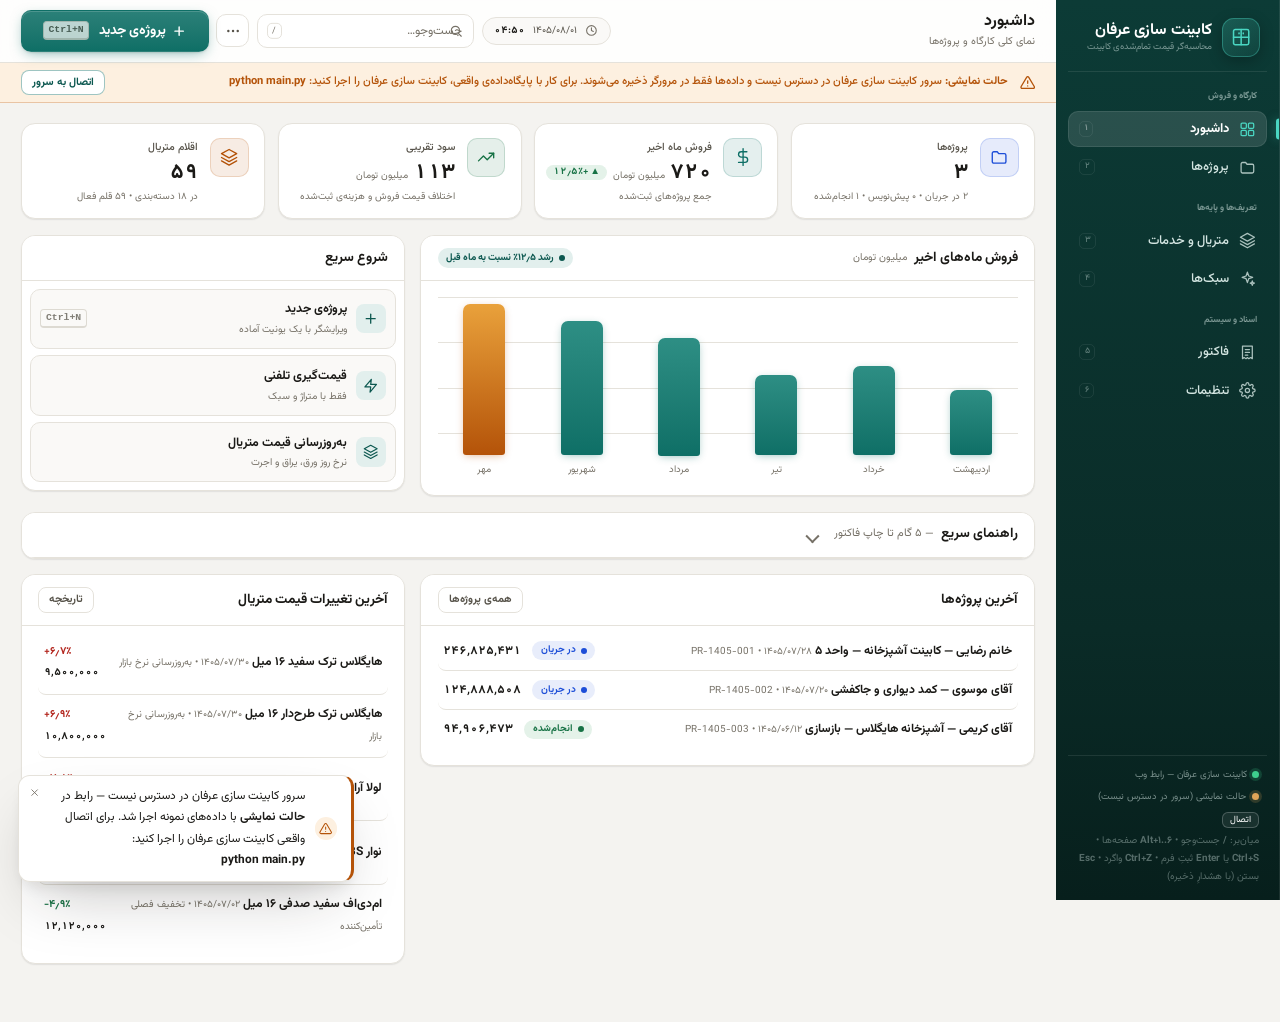
==== commit dc7e97b9: "Add files via upload" ====
--- a/webui/index.html
+++ b/webui/index.html
@@ -3,8 +3,8 @@
 <head>
 <meta charset="utf-8">
 <meta name="viewport" content="width=device-width, initial-scale=1">
-<title>کبیر — محاسبه‌گر قیمت تمام‌شده و فاکتور کابینت</title>
-<meta name="description" content="کبیر: نرم‌افزار تحت وب محاسبه‌ی قیمت تمام‌شده و صدور فاکتور حرفه‌ای برای کارگاه‌ها و فروشگاه‌های کابینت‌سازی — کاملاً فارسی و راست‌به‌چپ">
+<title>کابینت سازی عرفان — محاسبه‌گر قیمت تمام‌شده و فاکتور کابینت</title>
+<meta name="description" content="کابینت سازی عرفان: نرم‌افزار تحت وب محاسبه‌ی قیمت تمام‌شده و صدور فاکتور حرفه‌ای برای کارگاه‌ها و فروشگاه‌های کابینت‌سازی — کاملاً فارسی و راست‌به‌چپ">
 <meta name="color-scheme" content="light dark">
 <meta name="theme-color" content="#0c3b36" media="(prefers-color-scheme: light)">
 <meta name="theme-color" content="#0d1a18" media="(prefers-color-scheme: dark)">
@@ -14,6 +14,7 @@
 <link rel="stylesheet" href="css/styles.css">
 <script src="js/data.js" defer></script>
 <script src="js/engine.js" defer></script>
+<script src="js/blueprint.js" defer></script>
 <script src="js/ui-modal.js" defer></script>
 <script src="js/ui.js" defer></script>
 </head>
@@ -28,7 +29,7 @@
         <line x1="9.5" y1="7" x2="9.5" y2="8"/><line x1="14.5" y1="7" x2="14.5" y2="8"/>
       </svg>
     </div>
-    <div class="splash-title">کبیر</div>
+    <div class="splash-title">کابینت سازی عرفان</div>
     <div class="splash-sub">محاسبه‌گر قیمت تمام‌شده و صدور فاکتور صنعت کابینت</div>
     <div class="splash-bar" aria-hidden="true"><i></i></div>
     <div class="splash-msg" id="splashMsg">در حال راه‌اندازی…</div>
@@ -37,7 +38,7 @@
 
 <noscript>
   <div style="padding:2rem;text-align:center;font-family:Tahoma,sans-serif">
-    کبیر برای اجرا به جاوااسکریپت نیاز دارد. لطفاً جاوااسکریپت مرورگر را فعال کنید.
+    کابینت سازی عرفان برای اجرا به جاوااسکریپت نیاز دارد. لطفاً جاوااسکریپت مرورگر را فعال کنید.
   </div>
 </noscript>
 
@@ -51,7 +52,7 @@
       </svg>
     </div>
     <div>
-      <h1>کبیر</h1>
+      <h1>کابینت سازی عرفان</h1>
       <p>محاسبه‌گر قیمت تمام‌شده‌ی کابینت</p>
     </div>
   </div>
@@ -87,7 +88,7 @@
   </nav>
 
   <div class="sidebar-foot">
-    <div class="ver"><span class="dot"></span> <span id="appVer">کبیر — رابط وب</span></div>
+    <div class="ver"><span class="dot"></span> <span id="appVer">کابینت سازی عرفان — رابط وب</span></div>
     <div id="connBadge" class="conn demo"><span class="dot"></span> در حال اتصال…</div>
     <div class="tiny" style="opacity:.7">
       میان‌بر: <b>/</b> جست‌وجو • <b>Alt+۱..۶</b> صفحه‌ها • <b>Ctrl+S</b> یا <b>Enter</b> ثبتِ فرم •
@@ -114,7 +115,7 @@
       </div>
       <div class="search-wrap">
         <svg class="search-ic" viewBox="0 0 24 24" fill="none" stroke="currentColor" stroke-width="2" stroke-linecap="round"><circle cx="11" cy="11" r="7"/><line x1="21" y1="21" x2="16.5" y2="16.5"/></svg>
-        <input type="search" id="globalSearch" placeholder="جست‌وجوی متریال، پروژه…" autocomplete="off" aria-label="جست‌وجوی سراسری">
+        <input type="search" id="globalSearch" placeholder="جست‌وجو…" autocomplete="off" aria-label="جست‌وجوی سراسری">
         <span class="search-kbd">/</span>
         <div class="search-drop" id="searchDrop" hidden></div>
       </div>
@@ -154,7 +155,7 @@
 
   <div class="demo-banner" id="demoBanner" hidden role="status">
     <svg viewBox="0 0 24 24" fill="none" stroke="currentColor" stroke-width="2" stroke-linecap="round" stroke-linejoin="round"><path d="M10.3 3.6 1.8 18a2 2 0 0 0 1.7 3h17a2 2 0 0 0 1.7-3L13.7 3.6a2 2 0 0 0-3.4 0z"/><line x1="12" y1="9" x2="12" y2="13"/><line x1="12" y1="17" x2="12" y2="17.01"/></svg>
-    <span><b>حالت نمایشی:</b> سرور کبیر در دسترس نیست و داده‌ها فقط در مرورگر ذخیره می‌شوند. برای کار با پایگاه‌داده‌ی واقعی، کبیر را اجرا کنید: <b class="ltr">python main.py</b></span>
+    <span><b>حالت نمایشی:</b> سرور کابینت سازی عرفان در دسترس نیست و داده‌ها فقط در مرورگر ذخیره می‌شوند. برای کار با پایگاه‌داده‌ی واقعی، کابینت سازی عرفان را اجرا کنید: <b class="ltr">python main.py</b></span>
     <button class="btn outline sm" id="btnBannerReconnect" type="button">اتصال به سرور</button>
   </div>
 
@@ -205,17 +206,35 @@
           </div>
           <div class="card-body"><div class="chart" id="salesChart" role="img" aria-label="نمودار فروش ماه‌های اخیر"></div></div>
         </div>
-      </div>
-
-      <!-- ★ D3: «راهنمای سریع» پیش‌تر یک کارتِ همیشه‌باز بود که هر بارِ ورود،
-           نیمی از نمای داشبورد را می‌گرفت — ولی محتوایش آموزشیِ ثابت است و بعد
-           از هفته‌ی اول خوانده نمی‌شود. طبق اصلِ افشای تدریجی، حالا پیش‌فرض
-           **بسته** است و فقط یک خط خلاصه نشان می‌دهد؛ با یک کلیک (یا Enter)
-           باز می‌شود. محتوا حذف نشده، فقط از دیدِ روزانه بیرون رفته. -->
+
+        <!-- ستونِ کنارِ نمودار: شروعِ سریع به‌جای فضای خالی.
+             سه کنشِ واقعیِ روزِ اول، با هدف‌های بزرگ؛ کاربر برای شروعِ کار
+             لازم نیست اول منو را بگردد. -->
+        <div class="card quick-card">
+          <div class="card-head"><h3>شروع سریع</h3></div>
+          <div class="card-body quick-actions">
+            <button class="quick-act" id="qaNewProject" type="button">
+              <span class="qa-ic"><svg viewBox="0 0 24 24" fill="none" stroke="currentColor" stroke-width="2" stroke-linecap="round"><line x1="12" y1="5" x2="12" y2="19"/><line x1="5" y1="12" x2="19" y2="12"/></svg></span>
+              <span class="qa-txt"><b>پروژه‌ی جدید</b><small>ویرایشگر با یک یونیت آماده</small></span>
+              <kbd class="kbd">Ctrl+N</kbd>
+            </button>
+            <button class="quick-act" id="qaQuickQuote" type="button">
+              <span class="qa-ic"><svg viewBox="0 0 24 24" fill="none" stroke="currentColor" stroke-width="1.9" stroke-linecap="round" stroke-linejoin="round"><polygon points="13 2 3 14 12 14 11 22 21 10 12 10 13 2"/></svg></span>
+              <span class="qa-txt"><b>قیمت‌گیری تلفنی</b><small>فقط با متراژ و سبک</small></span>
+            </button>
+            <button class="quick-act" type="button" data-goto="materials">
+              <span class="qa-ic"><svg viewBox="0 0 24 24" fill="none" stroke="currentColor" stroke-width="1.8" stroke-linecap="round" stroke-linejoin="round"><path d="m12 2 10 5.5-10 5.5L2 7.5z"/><path d="m2 12.5 10 5.5 10-5.5"/><path d="m2 17 10 5.5L22 17"/></svg></span>
+              <span class="qa-txt"><b>به‌روزرسانی قیمت متریال</b><small>نرخ روز ورق، یراق و اجرت</small></span>
+            </button>
+          </div>
+        </div>
+      </div>
+
+      <!-- راهنمای گام‌به‌گام: تمام‌عرض و پیش‌فرض بسته تا نمای روزانه را نگیرد -->
       <div class="card collapsible collapsed" id="guideCard">
         <div class="card-head" id="guideHead" role="button" tabindex="0"
              aria-expanded="false" aria-controls="guideBody">
-          <h3>راهنمای سریع <span class="head-peek">— ۵ گام از قیمت متریال تا چاپ فاکتور</span></h3>
+          <h3>راهنمای سریع <span class="head-peek">— ۵ گام تا چاپ فاکتور</span></h3>
         </div>
         <div class="card-body" id="guideBody" style="padding-top:.4rem;padding-bottom:.6rem">
           <ol class="guide">
@@ -248,6 +267,9 @@
 
     <!-- ================= صفحه‌ی پروژه‌ها ================= -->
     <section class="page" id="page-projects">
+      <!-- فهرست پروژه‌ها فقط وقتی دیده می‌شود که ویرایشگری باز نیست؛ در حال
+           کار روی یک پروژه، تمامِ ارتفاعِ صفحه به میزِ کار (ویرایشگر) می‌رسد. -->
+      <div id="projectsList">
       <div class="toolbar no-print">
         <div class="search-wrap">
           <svg class="search-ic" viewBox="0 0 24 24" fill="none" stroke="currentColor" stroke-width="2" stroke-linecap="round"><circle cx="11" cy="11" r="7"/><line x1="21" y1="21" x2="16.5" y2="16.5"/></svg>
@@ -284,6 +306,7 @@
       <div class="card no-print">
         <div class="table-wrap sticky-head"><table class="data" id="projectsTable" aria-label="فهرست پروژه‌ها"></table></div>
       </div>
+      </div><!-- /projectsList -->
 
       <!-- ═══════════ ویرایشگر پروژه ═══════════
            نوارِ فرمانِ چسبان: کنش‌های پرتکرار (ذخیره / صدور فاکتور / برش‌نامه)
@@ -315,6 +338,14 @@
             <button class="btn outline sm" id="btnWorkshop" type="button" title="برش‌نامه، خلاصه‌ی ورق و فهرست خرید">
               <svg viewBox="0 0 24 24" fill="none" stroke="currentColor" stroke-width="1.9" stroke-linecap="round" stroke-linejoin="round"><path d="M14.7 6.3a4 4 0 0 0-5.4 5.4L3 18v3h3l6.3-6.3a4 4 0 0 0 5.4-5.4l-2.6 2.6-2.1-.6-.6-2.1z"/></svg>
               برش‌نامه و خرید
+            </button>
+
+            <!-- ★ ورودیِ آشکارِ CutMaster: پیش‌تر فقط تبِ چهارمِ مودالِ برش‌نامه
+                 بود و کاربر پیدایش نمی‌کرد. حالا یک کلیک از خودِ ویرایشگر.     -->
+            <button class="btn outline sm" id="btnCutMaster" type="button"
+                    title="فایل پروژه‌ی CutMaster 2D را انتخاب کنید تا با برش‌نامه مقایسه شود و نقشه‌ی چیده‌ماندنِ ورق‌ها را ببینید">
+              <svg viewBox="0 0 24 24" fill="none" stroke="currentColor" stroke-width="1.9" stroke-linecap="round" stroke-linejoin="round"><path d="M21 15v4a2 2 0 0 1-2 2H5a2 2 0 0 1-2-2v-4"/><polyline points="17 8 12 3 7 8"/><line x1="12" y1="3" x2="12" y2="15"/></svg>
+              کات مستر
             </button>
 
             <!-- ★ M8/M9/M10/M11: چهار کنشِ کم‌کاربرد که پیش‌تر پراکنده بودند
@@ -333,6 +364,10 @@
                 <button class="ovf-item" id="btnDupProject" type="button" role="menuitem"
                         title="یک کپیِ کامل از این پروژه بساز (ابتدا تغییرات ذخیره می‌شود)">کپی پروژه</button>
                 <div class="ovf-sep" role="none"></div>
+                <div class="ovf-label" role="presentation">کات مستر ۲D</div>
+                <button class="ovf-item" id="btnCutMaster2" type="button" role="menuitem"
+                        title="افزودن فایل CutMaster و مقایسه با برش‌نامه">مقایسه با فایل CutMaster…</button>
+                <div class="ovf-sep" role="none"></div>
                 <div class="ovf-label" role="presentation">بخشِ جاری</div>
                 <button class="ovf-item" id="btnApplyStyle" type="button" role="menuitem"
                         title="سبکِ انتخاب‌شده را روی همه‌ی یونیت‌ها و درهای این بخش اعمال می‌کند">اعمال سبک روی بخش</button>
@@ -367,14 +402,35 @@
           </div>
         </div>
 
-        <div class="card">
-          <div class="card-head">
-            <h3>مشخصات پروژه</h3>
-            <div class="card-actions"><span class="sub ltr" id="edCodeChip"></span></div>
-          </div>
-          <div class="card-body">
-            <div class="fields-grid">
-              <div class="field span2"><label for="edTitle">عنوان پروژه</label><input type="text" id="edTitle" placeholder="مثلاً کابینت آشپزخانه"></div>
+        <!-- ═══ مشخصات پروژه — نوارِ باریکِ همیشه‌باز ═══
+             عنوان و مشتری بیشترین کاربرد را دارند و همیشه دیده می‌شوند؛
+             بقیه‌ی فیلدها (وضعیت، تلفن، اعتبار، نشانی) پشتِ «بیشتر» هستند.
+             پیش‌تر این کارت ۲۷۰ پیکسل ارتفاع داشت و جدولِ یونیت‌ها را از
+             دیدِ اول بیرون می‌برد. -->
+        <div class="card" id="projMetaCard">
+          <div class="card-body" id="projMetaBody">
+            <div class="proj-slim">
+              <span class="ps-code ltr" id="edCodeChip" title="کد پروژه">—</span>
+              <label class="ps-field ps-title"><span>عنوان پروژه</span>
+                <input type="text" id="edTitle" placeholder="مثلاً کابینت آشپزخانه"
+                       aria-label="عنوان پروژه" autocomplete="off">
+              </label>
+              <label class="ps-field ps-cust"><span>نام مشتری</span>
+                <input type="text" id="edCustomer" placeholder="مثلاً آقای رضایی"
+                       aria-label="نام مشتری" autocomplete="off">
+              </label>
+              <label class="ps-field ps-mobile"><span>همراه</span>
+                <input type="tel" id="edMobile" class="ltr" placeholder="۰۹۱۲…"
+                       aria-label="همراه" autocomplete="off">
+              </label>
+              <button class="btn ghost sm ps-more" id="btnProjMore" type="button"
+                      aria-expanded="false" aria-controls="projMoreFields"
+                      title="وضعیت، تلفن ثابت، اعتبار پیش‌فاکتور و نشانی">
+                <span>جزئیات بیشتر</span>
+                <svg class="tb-chev" viewBox="0 0 24 24" fill="none" stroke="currentColor" stroke-width="2.2" stroke-linecap="round" stroke-linejoin="round"><polyline points="6 9 12 15 18 9"/></svg>
+              </button>
+            </div>
+            <div class="fields-grid" id="projMoreFields" hidden style="margin-top:.7rem">
               <div class="field"><label for="edStatus">وضعیت</label>
                 <select id="edStatus">
                   <option value="draft">پیش‌نویس</option>
@@ -383,37 +439,30 @@
                   <option value="canceled">لغوشده</option>
                 </select>
               </div>
-              <div class="field"><label for="edCustomer">نام مشتری</label><input type="text" id="edCustomer"></div>
-              <div class="field"><label for="edMobile">همراه</label><input type="tel" id="edMobile" placeholder="۰۹۱۲…" class="ltr" style="text-align:right"></div>
-              <div class="field"><label for="edPhone">تلفن</label><input type="tel" id="edPhone" class="ltr" style="text-align:right"></div>
+              <div class="field"><label for="edPhone">تلفن ثابت</label><input type="tel" id="edPhone" class="ltr" style="text-align:right"></div>
               <div class="field"><label for="edValid">اعتبار تا</label><input type="text" id="edValid" placeholder="۱۴۰۵/۰۸/۱۵"></div>
-              <div class="field span4"><label for="edAddress">نشانی</label><input type="text" id="edAddress"></div>
-            </div>
-          </div>
-        </div>
-
-        <div class="card">
-          <div class="card-head">
-            <h3>بخش‌ها (سبک‌ها) <span class="sub">در یک پروژه چند بخش با سبک‌های متفاوت بسازید</span></h3>
+              <div class="field span2"><label for="edAddress">نشانی</label><input type="text" id="edAddress"></div>
+            </div>
+          </div>
+        </div>
+
+        <div class="card" id="edSecCard">
+          <!-- ★ نوارِ فشرده‌ی بخش‌ها: عنوانِ بزرگ و دکمه‌ی تکراریِ «افزودن بخش»
+               حذف شد — همه‌چیز در یک ردیف: قرصِ بخش‌ها (+ بخش) و «تنظیمات بخش».
+               فضای عمودیِ کارگاه‌ای مهم‌ترین سرمایه‌ی صفحه است.                -->
+          <div class="sec-strip">
+            <div class="sec-pills" id="secPills"></div>
             <div class="card-actions">
-              <!-- ★ M10: «حذف بخش» از این‌جا برداشته شد و به منوی ⋯ نوارِ
-                   ویرایشگر رفت. نشستنِ «حذف» دقیقاً کنارِ «افزودن» — دو کنش
-                   متضاد با فاصله‌ی چند پیکسل — منبعِ اصلیِ حذفِ اشتباه بود. -->
-              <button class="btn ghost sm" id="btnAddSection" type="button" title="یک بخش (سبک) تازه به این پروژه اضافه کنید">＋ افزودن بخش</button>
+              <button class="btn ghost sm" id="btnSecBar" type="button"
+                      aria-expanded="false" aria-controls="secBarWrap"
+                      title="نام بخش، سبک، پرت ورق، سربار، صفحه و طول دیوار">
+                <svg class="tb-chev" viewBox="0 0 24 24" fill="none" stroke="currentColor" stroke-width="2.2" stroke-linecap="round" stroke-linejoin="round"><polyline points="6 9 12 15 18 9"/></svg>
+                تنظیمات بخش
+                <span class="sec-peek" id="secBarPeek">—</span>
+              </button>
             </div>
           </div>
           <div class="card-body">
-            <div class="sec-pills" id="secPills"></div>
-            <!-- ★ افشای تدریجی: این نوار «یک‌بار برای هر بخش» تنظیم می‌شود
-                 (نام، سبک، پرت ورق، سربار) ولی پیش‌تر همیشه باز بود و فضای
-                 بالای جدولِ یونیت‌ها — سطحِ اصلیِ کار — را می‌گرفت. حالا پشتِ
-                 یک کلیک است و خلاصه‌اش در همان خط دیده می‌شود. -->
-            <button class="tb-drawer-toggle" id="btnSecBar" type="button"
-                    aria-expanded="false" aria-controls="secBarWrap" style="margin-bottom:.5rem">
-              <svg class="tb-chev" viewBox="0 0 24 24" fill="none" stroke="currentColor" stroke-width="2.2" stroke-linecap="round" stroke-linejoin="round"><polyline points="6 9 12 15 18 9"/></svg>
-              <span class="tb-drawer-title">تنظیمات بخش</span>
-              <span class="tb-summary" id="secBarPeek">—</span>
-            </button>
             <div class="section-bar" id="secBarWrap" hidden>
               <label>نام بخش:
                 <input type="text" id="secName" style="width:8rem">
@@ -476,7 +525,7 @@
                 <button class="btn ghost sm" id="btnUseTpl" type="button" title="الگوی انتخاب‌شده را به این بخش اضافه می‌کند">＋ از الگو</button>
                 <!-- ★ M8: «مدیریت الگوها» به منوی ⋯ نوار ویرایشگر رفت. ذخیره‌ی
                      الگو همچنان از دکمه‌ی «الگو» در همان ردیف انجام می‌شود. -->
-                <span class="tiny muted ut-hint">برای ذخیره‌ی یک یونیت به‌عنوان الگو، از دکمه‌ی «الگو» در همان ردیف استفاده کنید.</span>
+
               </div>
               <div class="table-wrap grid-head"><table class="data center" id="tblUnits"></table></div>
               <!-- ═══════════ ★ P3: نوارِ افزودنِ چسبان (قانونِ فیتز) ═══════════
@@ -507,6 +556,12 @@
                             title="یونیت دیواری با ابعاد پیش‌فرض (⇧N)">یونیت دیواری <kbd class="kbd">⇧N</kbd></button>
                     <button class="ovf-item add-row" data-add="unit:tall" type="button" role="menuitem"
                             title="کمد ایستاده با ابعاد پیش‌فرض">کمد ایستاده</button>
+                    <button class="ovf-item add-row" data-add="unit:drawer" type="button" role="menuitem"
+                            title="پکیج کشو (چند کشوی آماده) با ابعاد پیش‌فرض">پکیج کشو</button>
+                    <button class="ovf-item add-row" data-add="unit:open" type="button" role="menuitem"
+                            title="شلف / قفسهٔ باز با ابعاد پیش‌فرض">شلف باز</button>
+                    <button class="ovf-item add-row" data-add="unit:corner" type="button" role="menuitem"
+                            title="یونیت گوشه‌ی L (۹۰×۹۰×۷۲) — عمق را با اندازه‌ی واقعی گوشه تنظیم کنید">یونیت گوشه (بلایند)</button>
                   </div>
                 </div>
                 <span class="add-hint">
@@ -939,6 +994,119 @@
         </div>
 
         <div class="card">
+          <div class="card-head"><h3>ابعاد پیش‌فرض در و کشو</h3>
+            <div class="card-actions"><span class="badge b-draft">جدید</span></div>
+          </div>
+          <div class="card-body">
+            <p class="tiny muted" style="margin-bottom:.9rem">
+              هنگام «افزودن در» یا «افزودن کشو» در ویرایشگر، این ابعاد به‌عنوان نقطه‌ی شروع اعمال می‌شوند
+              (بعداً برای هر ردیف قابل ویرایش است). مقادیر بر حسب سانتی‌متر است.
+            </p>
+            <div class="unit-def-grid">
+              <div class="unit-def-col">
+                <h4><span class="ud-dot wall"></span>در</h4>
+                <div class="field"><label for="setDoorQty">لنگه در هر ردیف</label><input type="text" id="setDoorQty" inputmode="numeric"></div>
+                <div class="field"><label for="setDoorW">عرض هر لنگه</label><input type="text" id="setDoorW" inputmode="numeric"></div>
+                <div class="field"><label for="setDoorH">ارتفاع در</label><input type="text" id="setDoorH" inputmode="numeric"></div>
+              </div>
+              <div class="unit-def-col">
+                <h4><span class="ud-dot ground"></span>کشو</h4>
+                <div class="field"><label for="setDrawerW">عرض</label><input type="text" id="setDrawerW" inputmode="numeric"></div>
+                <div class="field"><label for="setDrawerH">ارتفاع جبهه</label><input type="text" id="setDrawerH" inputmode="numeric"></div>
+                <div class="field"><label for="setDrawerD">عمق</label><input type="text" id="setDrawerD" inputmode="numeric"></div>
+              </div>
+            </div>
+          </div>
+        </div>
+
+        <div class="card span2">
+          <div class="card-head"><h3>پیش‌فرض‌های جزئیات یونیت، در و کشو</h3>
+            <div class="card-actions"><span class="badge b-draft">جدید</span></div>
+          </div>
+          <div class="card-body">
+            <p class="tiny muted" style="margin-bottom:.9rem">
+              این مقادیر هنگام افزودن یونیت/در/کشوی تازه خودکار پر می‌شوند و بعداً در همان ردیف قابل تغییرند.
+              «— بدون پیش‌فرض —» یعنی از متریال سبک بخش استفاده شود.
+            </p>
+            <h4 class="dp-h4"><span class="ud-dot ground"></span>یونیت</h4>
+            <div class="dp-grid">
+              <div class="field"><label for="dpUnitBody">ورق بدنه</label><select data-dp="default_unit_body_id" data-dpcat="body_sheet" id="dpUnitBody"></select></div>
+              <div class="field"><label for="dpUnitBack">فیبر پشت</label><select data-dp="default_unit_back_id" data-dpcat="back_sheet" id="dpUnitBack"></select></div>
+              <div class="field"><label for="dpUnitBanding">نوار PVC</label><select data-dp="default_unit_banding_id" data-dpcat="banding" id="dpUnitBanding"></select></div>
+              <div class="field"><label for="dpUnitCounter">صفحه کابینت</label><select data-dp="default_unit_countertop_id" data-dpcat="countertop" id="dpUnitCounter"></select></div>
+              <div class="field"><label for="dpUnitCrown">تاج</label><select data-dp="default_unit_crown_id" data-dpcat="crown" id="dpUnitCrown"></select></div>
+              <div class="field"><label for="dpUnitUnder">زیرچراغ</label><select data-dp="default_unit_underlight_id" data-dpcat="underlight" id="dpUnitUnder"></select></div>
+              <div class="field"><label for="dpUnitKick">پاخور</label><select data-dp="default_unit_kickboard_id" data-dpcat="kickboard" id="dpUnitKick"></select></div>
+              <div class="field"><label for="dpUnitLeg">پایه</label><select data-dp="default_unit_leg_id" data-dpcat="leg" id="dpUnitLeg"></select></div>
+              <div class="field"><label for="dpUnitPin">خار طبقه</label><select data-dp="default_unit_shelf_pin_id" data-dpcat="shelf_pin" id="dpUnitPin"></select></div>
+              <div class="field"><label for="dpUnitAsm">مونتاژ یونیت</label><select data-dp="default_unit_assembly_id" data-dpcat="service" id="dpUnitAsm"></select></div>
+              <div class="field"><label for="dpUnitBandMode">حالت نوار PVC</label>
+                <select id="dpUnitBandMode" data-dp-mode="default_unit_banding_mode"><option value="auto">خودکار (قاعده‌ی نوع یونیت)</option></select>
+              </div>
+              <div class="field"><label for="dpUnitLegs">پایه در هر یونیت</label><input type="text" id="dpUnitLegs" data-dp-num="default_unit_legs_per_unit" inputmode="numeric"></div>
+              <div class="field"><label for="dpUnitPins">خار در هر طبقه</label><input type="text" id="dpUnitPins" data-dp-num="default_unit_pins_per_shelf" inputmode="numeric"></div>
+              <div class="field"><label for="dpUnitQty">تعداد پیش‌فرض یونیت</label><input type="text" id="dpUnitQty" data-dp-num="default_unit_qty" inputmode="numeric"></div>
+              <div class="field"><label class="check"><input type="checkbox" data-dp-bool="default_unit_has_top_panel" data-dp-default="1"> سقف یونیت داشته باشد</label></div>
+              <div class="field"><label class="check"><input type="checkbox" data-dp-bool="default_unit_has_bottom_panel" data-dp-default="1"> کف یونیت داشته باشد</label></div>
+            </div>
+            <h4 class="dp-h4"><span class="ud-dot wall"></span>در</h4>
+            <div class="dp-grid">
+              <div class="field"><label for="dpDoorMat">ورق در</label><select data-dp="default_door_material_id" data-dpcat="door_sheet" id="dpDoorMat"></select></div>
+              <div class="field"><label for="dpDoorModel">مدل / اجرت در</label><select data-dp="default_door_model_id" data-dpcat="door_model" id="dpDoorModel"></select></div>
+              <div class="field"><label for="dpDoorHinge">لولا</label><select data-dp="default_door_hinge_id" data-dpcat="hinge" id="dpDoorHinge"></select></div>
+              <div class="field"><label for="dpDoorGas">گازور / جک</label><select data-dp="default_door_gas_spring_id" data-dpcat="gas_spring" id="dpDoorGas"></select></div>
+              <div class="field"><label for="dpDoorHandle">دستگیره</label><select data-dp="default_door_handle_id" data-dpcat="handle" id="dpDoorHandle"></select></div>
+              <div class="field"><label for="dpDoorBanding">نوار در</label><select data-dp="default_door_banding_id" data-dpcat="banding" id="dpDoorBanding"></select></div>
+              <div class="field"><label for="dpDoorAsm">مونتاژ در</label><select data-dp="default_door_assembly_id" data-dpcat="service" id="dpDoorAsm"></select></div>
+              <div class="field"><label for="dpDoorPack">بسته‌بندی در</label><select data-dp="default_door_packaging_id" data-dpcat="service" id="dpDoorPack"></select></div>
+              <div class="field"><label for="dpDoorHinges">لولا در هر لنگه</label><input type="text" id="dpDoorHinges" data-dp-num="default_door_hinges_per_leaf" inputmode="numeric"></div>
+              <div class="field"><label for="dpDoorHandles">دستگیره در هر لنگه</label><input type="text" id="dpDoorHandles" data-dp-num="default_door_handles_per_leaf" inputmode="numeric"></div>
+              <div class="field"><label for="dpDoorGasCount">جک در هر لنگه</label><input type="text" id="dpDoorGasCount" data-dp-num="default_door_gas_springs_per_leaf" inputmode="numeric"></div>
+              <div class="field"><label class="check"><input type="checkbox" data-dp-bool="default_door_glass"> در شیشه‌دار باشد</label></div>
+              <div class="field"><label class="check"><input type="checkbox" data-dp-bool="default_door_from_body"> در از ورق بدنه باشد</label></div>
+            </div>
+            <h4 class="dp-h4"><span class="ud-dot tall"></span>کشو</h4>
+            <div class="dp-grid">
+              <div class="field"><label for="dpDrwSlide">ریل کشو</label><select data-dp="default_drawer_slide_id" data-dpcat="drawer_slide" id="dpDrwSlide"></select></div>
+              <div class="field"><label for="dpDrwSheet">ورق جعبه کشو</label><select data-dp="default_drawer_sheet_id" data-dpcat="drawer_sheet" id="dpDrwSheet"></select></div>
+              <div class="field"><label for="dpDrwFront">جبهه‌ی کشو</label><select data-dp="default_drawer_front_id" data-dpcat="door_sheet" id="dpDrwFront"></select></div>
+              <div class="field"><label for="dpDrwHandle">دستگیره کشو</label><select data-dp="default_drawer_handle_id" data-dpcat="handle" id="dpDrwHandle"></select></div>
+              <div class="field"><label for="dpDrwBanding">نوار کشو</label><select data-dp="default_drawer_banding_id" data-dpcat="banding" id="dpDrwBanding"></select></div>
+              <div class="field"><label for="dpDrwAsm">مونتاژ کشو</label><select data-dp="default_drawer_assembly_id" data-dpcat="service" id="dpDrwAsm"></select></div>
+              <div class="field"><label for="dpDrawerQty">تعداد پیش‌فرض کشو</label><input type="text" id="dpDrawerQty" data-dp-num="default_drawer_qty" inputmode="numeric"></div>
+            </div>
+            <h4 class="dp-h4"><span class="ud-dot ground"></span>درنما، اضافات و خدمات</h4>
+            <div class="dp-grid">
+              <div class="field"><label for="dpFacadeLabel">عنوان ردیف درنما</label><input id="dpFacadeLabel" data-dp-str="default_facade_label" type="text"></div>
+              <div class="field"><label for="dpFacadeQty">تعداد درنما</label><input id="dpFacadeQty" data-dp-num="default_facade_qty" inputmode="numeric"></div>
+              <div class="field"><label for="dpFacadeW">عرض درنما (سم)</label><input id="dpFacadeW" data-dp-num="default_facade_w_cm" inputmode="numeric"></div>
+              <div class="field"><label for="dpFacadeH">ارتفاع درنما (سم)</label><input id="dpFacadeH" data-dp-num="default_facade_h_cm" inputmode="numeric"></div>
+              <div class="field"><label for="dpFacadePrice">قیمت هر مترمربع درنما</label><input id="dpFacadePrice" data-dp-num="default_facade_price_per_sqm" inputmode="numeric"></div>
+              <div class="field"><label for="dpExtraLabel">عنوان قلم اضافه</label><input id="dpExtraLabel" data-dp-str="default_extra_label" type="text"></div>
+              <div class="field"><label for="dpExtraQty">تعداد قلم اضافه</label><input id="dpExtraQty" data-dp-num="default_extra_qty" inputmode="numeric"></div>
+              <div class="field"><label for="dpExtraUnit">واحد قلم اضافه</label><select id="dpExtraUnit" data-dp-str="default_extra_unit"><option value="piece">عدد</option><option value="set">ست</option><option value="lm">متر طول</option><option value="sqm">متر مربع</option><option value="sheet">ورق</option><option value="kg">کیلوگرم</option><option value="job">موردی</option></select></div>
+              <div class="field"><label for="dpExtraPrice">قیمت قلم اضافه</label><input id="dpExtraPrice" data-dp-num="default_extra_price" inputmode="numeric"></div>
+              <div class="field"><label for="dpServiceLabel">عنوان خدمت</label><input id="dpServiceLabel" data-dp-str="default_service_label" type="text"></div>
+              <div class="field"><label for="dpServiceBasis">مبنای خدمت</label><select id="dpServiceBasis" data-dp-str="default_service_basis"><option value="fixed">موردی (ثابت)</option><option value="unit">هر یونیت</option><option value="door">هر لنگه در</option><option value="shelf">هر طبقه</option><option value="sqm">هر مترمربع</option><option value="lm">هر متر طول</option><option value="percent">درصدی از جمع</option></select></div>
+              <div class="field"><label for="dpServiceQty">تعداد خدمت</label><input id="dpServiceQty" data-dp-num="default_service_qty" inputmode="numeric"></div>
+              <div class="field"><label for="dpServicePrice">نرخ خدمت</label><input id="dpServicePrice" data-dp-num="default_service_price" inputmode="numeric"></div>
+            </div>
+
+            <hr style="border:none;border-top:1px solid var(--border);margin:1.1rem 0">
+            <label class="switch">
+              <input type="checkbox" data-dp-bool="defaults_beat_style" data-dp-default="1">
+              <span class="track"></span>
+              <span class="sw-label">اولویت با پیش‌فرض‌های من (نه متریالِ سبک)</span>
+            </label>
+            <p class="tiny muted" style="margin-top:.5rem">
+              روشن = متریالی که بالا انتخاب کرده‌اید بر متریالِ سبکِ بخش مقدم است؛ سبک فقط
+              جاهای خالی را پر می‌کند (همه‌ی بخش‌ها یک‌دست می‌مانند).<br>
+              خاموش = سبک بخش اولویت دارد و این پیش‌فرض‌ها فقط جایی اعمال می‌شوند که سبک چیزی تعیین نکرده.
+            </p>
+          </div>
+        </div>
+
+        <div class="card">
           <div class="card-head"><h3>پول، مالیات و نمایش</h3></div>
           <div class="card-body">
             <div class="grid2">
@@ -1166,10 +1334,27 @@
         <button class="tab active" data-wstab="cut" type="button" role="tab">برش‌نامه <span class="cnt" id="wsCntCut"></span></button>
         <button class="tab" data-wstab="sheets" type="button" role="tab">خلاصه‌ی ورق <span class="cnt" id="wsCntSheets"></span></button>
         <button class="tab" data-wstab="shop" type="button" role="tab">لیست خرید <span class="cnt" id="wsCntShop"></span></button>
+        <button class="tab" data-wstab="cm" type="button" role="tab">کات مستر ۲D <span class="cnt" id="wsCntCm">📄</span></button>
       </div>
       <div class="ws-panel active" id="ws-cut"></div>
       <div class="ws-panel" id="ws-sheets"></div>
       <div class="ws-panel" id="ws-shop"></div>
+      <div class="ws-panel" id="ws-cm">
+        <p class="tiny muted" style="margin-bottom:.7rem">
+          فایلِ ذخیره‌شده‌ی پروژه‌ی CutMaster 2D (فرمت <b dir="ltr">.xml</b>) را انتخاب کنید تا
+          با برش‌نامه‌ی همین پروژه مقایسه شود: قطعاتِ جاافتاده/اضافه با قرمز مشخص می‌شود و
+          نقشه‌ی واقعیِ چیده‌ماندنِ هر ورق با پرت‌ها رسم می‌شود.
+        </p>
+        <div class="cm-upload">
+          <input type="file" id="cmFile" accept=".xml,text/xml" hidden>
+          <button class="btn primary" id="btnCmPick" type="button">
+            <svg viewBox="0 0 24 24" fill="none" stroke="currentColor" stroke-width="1.9" stroke-linecap="round" stroke-linejoin="round"><path d="M21 15v4a2 2 0 0 1-2 2H5a2 2 0 0 1-2-2v-4"/><polyline points="17 8 12 3 7 8"/><line x1="12" y1="3" x2="12" y2="15"/></svg>
+            انتخاب فایل CutMaster…
+          </button>
+          <span class="tiny muted" id="cmFileName"></span>
+        </div>
+        <div id="cmResult"></div>
+      </div>
       <p class="tiny muted" style="margin-top:.7rem">
         ابعاد برش‌نامه بر حسب <b>میلی‌متر</b> است و «طول» همیشه بُعد بزرگ‌تر نوشته می‌شود —
         همان قراردادی که اپراتور ارّه‌ی پنل‌بر و دستگاه CNC انتظار دارد.
@@ -1190,6 +1375,26 @@
     </div>
   </div>
 
+  <!-- ═══════════ نمای فنی ۲D (کاغذ آبی) ═══════════ -->
+  <div class="modal wide" id="modal-blueprint" role="dialog" aria-modal="true" aria-labelledby="bpTitle">
+    <div class="modal-head">
+      <h3>📐 نمای فنی <span class="sub" id="bpTitle"></span></h3>
+      <button class="icon-btn" data-close type="button" aria-label="بستن">✕</button>
+    </div>
+    <div class="modal-body">
+      <div class="bp-meta" id="bpMeta"></div>
+      <div class="bp-views" id="bpViews"></div>
+    </div>
+    <div class="modal-foot">
+      <button class="btn outline" id="btnBpPrint" type="button">
+        <svg viewBox="0 0 24 24" fill="none" stroke="currentColor" stroke-width="1.9" stroke-linecap="round" stroke-linejoin="round"><path d="M6 9V2h12v7"/><path d="M6 18H4a2 2 0 0 1-2-2v-5a2 2 0 0 1 2-2h16a2 2 0 0 1 2 2v5a2 2 0 0 1-2 2h-2"/><rect x="6" y="14" width="12" height="8"/></svg>
+        چاپ نقشه
+      </button>
+      <div class="spacer"></div>
+      <button class="btn ghost" data-close type="button">بستن</button>
+    </div>
+  </div>
+
   <!-- ═══════════ قیمت‌گیری سریع ═══════════ -->
   <div class="modal" id="modal-quick" role="dialog" aria-modal="true">
     <div class="modal-head">
@@ -1198,7 +1403,7 @@
     </div>
     <div class="modal-body">
       <p class="tiny muted" style="margin-bottom:.9rem">
-        مشتری زنگ زده و قیمت می‌خواهد؟ فقط متراژ و سبک را بدهید؛ کبیر یک پروژه‌ی
+        مشتری زنگ زده و قیمت می‌خواهد؟ فقط متراژ و سبک را بدهید؛ کابینت سازی عرفان یک پروژه‌ی
         <b>واقعی</b> با یونیت‌های استاندارد و درهای هم‌اندازه می‌سازد که بعداً
         می‌توانید دقیقش کنید. دیگر لازم نیست حدس بزنید.
       </p>
--- a/webui/css/styles.css
+++ b/webui/css/styles.css
@@ -1,5 +1,5 @@
 /* ==========================================================================
-   کبیر — سیستم طراحی رابط وب (نسخهٔ ۳٫۰)
+   کابینت سازی عرفان — سیستم طراحی رابط وب (نسخهٔ ۳٫۰)
    پژوهش و مرجع: docs/DESIGN.md
    پوستهٔ روشن «کاغذِ کارگاه» / پوستهٔ تاریک «شبِ کارگاه» — فارسی، راست‌به‌چپ
    ========================================================================== */
@@ -903,6 +903,11 @@
 .field { display: flex; flex-direction: column; gap: 0.32rem; min-width: 0; }
 .field > label, .lbl { font-size: 0.77rem; font-weight: 600; color: var(--text-2); line-height: 1.6; }
 .field .hint { font-size: 0.69rem; color: var(--text-3); line-height: 1.6; }
+
+/* ★ نشانِ «الزامی» روی برچسبِ فیلدهای ابعاد ورق برای قلمِ ورقی */
+.req-star { color: var(--danger); font-weight: 700; }
+input:required { border-color: var(--border); }
+input:required:placeholder-shown { box-shadow: inset 0 0 0 1px color-mix(in srgb, var(--warning, #d97706) 45%, transparent); }
 
 input[type="text"], input[type="number"], input[type="tel"], input[type="date"],
 input[type="search"], select, textarea {
@@ -1714,6 +1719,10 @@
 .conn-retry:hover { background: rgba(255, 255, 255, 0.16); }
 .conn-retry:disabled { opacity: 0.5; cursor: wait; }
 
+.sec-strip { display: flex; align-items: center; justify-content: space-between;
+  gap: .7rem; flex-wrap: wrap; padding: .5rem .7rem;
+  border-bottom: 1px solid var(--border); }
+.sec-strip .sec-pills { margin-bottom: 0; }
 .sec-pills { display: flex; gap: 0.45rem; flex-wrap: wrap; margin-bottom: 0.9rem; }
 .sec-pill {
   display: inline-flex;
@@ -2073,6 +2082,44 @@
 .ws-stats { display: flex; flex-wrap: wrap; gap: .35rem; margin-bottom: .8rem;
   padding: .5rem .7rem; background: var(--surface-2);
   border: 1px solid var(--border); border-radius: var(--r-sm, 10px); }
+
+/* --- نمای فنی ۲D (کاغذ آبی) --- رنگ‌ها داخلِ خودِ SVG است؛ اینجا فقط چیدمان */
+.bp-meta { display: flex; flex-wrap: wrap; gap: .35rem; margin-bottom: .8rem; }
+.bp-chip { padding: .25rem .6rem; background: var(--surface-2);
+  border: 1px solid var(--border); border-radius: 999px; font-size: .78rem; }
+.bp-chip b { color: var(--text-1); }
+.bp-chip.warn { border-color: color-mix(in srgb, var(--warning, #d97706) 55%, transparent);
+  background: color-mix(in srgb, var(--warning, #d97706) 12%, var(--surface-2)); }
+.bp-views { display: flex; flex-direction: column; gap: .9rem; }
+.bp-fig { margin: 0; }
+.bp-fig svg { width: 100%; height: auto; display: block; }
+.bp-fig figcaption { text-align: center; font-size: .75rem; color: var(--text-3); margin-top: .35rem; }
+.bp-front { max-width: 40rem; margin-inline: auto; }
+.bp-pair { display: grid; grid-template-columns: 1fr 1fr; gap: .9rem; }
+.bp-note { margin-top: .2rem; line-height: 1.9; }
+@media (max-width: 720px) { .bp-pair { grid-template-columns: 1fr; } }
+
+/* --- پل CutMaster 2D (تب مقایسه) --- رنگِ نقشه‌ها داخلِ خودِ SVG است */
+.cm-upload { display: flex; align-items: center; gap: .7rem; margin-bottom: .9rem; }
+.cm-h4 { margin: 1rem 0 .5rem; font-size: .95rem; }
+.cm-layouts { display: grid; grid-template-columns: repeat(auto-fill, minmax(280px, 1fr)); gap: 1rem; }
+.cm-fig { margin: 0; }
+.cm-sheet-wrap { background: #0b1c2c; border-radius: 10px; padding: .5rem; }
+.cm-sheet { width: 100%; height: auto; display: block; }
+.cm-fig figcaption { text-align: center; font-size: .72rem; color: var(--text-3); margin-top: .35rem; line-height: 1.7; }
+.ok-cell { color: var(--success); font-weight: 700; white-space: nowrap; }
+.bad-cell { color: var(--danger); font-weight: 700; white-space: nowrap; }
+.cm-bad td { background: color-mix(in srgb, var(--danger) 8%, transparent); }
+.cm-bad td:first-child { border-inline-start: 3px solid var(--danger); }
+
+/* --- پیش‌فرض‌های جزئیات (تنظیمات) --- */
+.dp-h4 { display: flex; align-items: center; gap: .45rem; font-size: .85rem;
+  margin: 1.1rem 0 .55rem; color: var(--text-1); }
+.dp-h4:first-of-type { margin-top: 0; }
+.dp-grid { display: grid; grid-template-columns: repeat(auto-fill, minmax(13rem, 1fr)); gap: .6rem; }
+/* چک‌باکس‌های یک‌خطی هم‌تراز با ورودی‌های همان سطر و هم‌اندازه با برچسب‌ها */
+.dp-grid > .field:has(> label.check) { align-self: end; padding-bottom: .35rem; }
+.dp-grid > .field > label.check { font-size: .78rem; font-weight: 600; color: var(--text-2); }
 .ws-panel { display: none; }
 .ws-panel.active { display: block; }
 .sheet-badge {
@@ -2936,3 +2983,190 @@
   .cell-input.w-dim { min-width: 4.4rem; }
   .cell-input.w-qty { min-width: 4rem; }
 }
+
+
+/* ==========================================================================
+   ★ PATCH P0 — زنجیره‌ی «نوارهای چسبان» و سرستونِ کارت‌های ویرایشگر
+   --------------------------------------------------------------------------
+   مشکل: سرستونِ کارت‌های ویرایشگر (همان نوارِ «بخش‌ها (سبک‌ها)» + «افزودن بخش»)
+   `position: static` بود، پس هنگام اسکرول زیرِ نوارِ جمعِ پایین و نوارِ «افزودن»
+   می‌رفت و از دید خارج می‌شد؛ و بنرِ «حالتِ نمایشی» که بالای ویرایشگر است،
+   نوارِ فرمانِ چسبان را جابه‌جا می‌کرد بدونِ این‌که آفست‌ها به‌روز شوند.
+   ========================================================================== */
+:root { --demo-banner-h: 0px; --editor-bar-h: 0px; }
+
+/* بنرِ حالتِ نمایشی هم چسبان شود تا با اسکرول نرود و شکاف نسازد */
+.demo-banner { position: sticky; top: var(--topbar-h); z-index: 29; }
+
+/* نوارِ فرمان: زیرِ نوارِ عنوان + بنر */
+.editor-bar { top: calc(var(--topbar-h) + var(--demo-banner-h)); }
+
+/* ★ نکته‌ی حیاتی: .card با overflow:hidden یک «ظرفِ اسکرول» می‌سازد و
+   position:sticky داخلش هرگز نمی‌چسبد. clip همان برش را می‌دهد بدونِ ظرفِ اسکرول. */
+#page-projects .card { overflow: clip; }
+
+/* سرستونِ کارت‌های ویرایشگر: چسبان، زیرِ همه‌ی نوارهای بالایی */
+#page-projects .card-head {
+  position: sticky;
+  top: calc(var(--topbar-h) + var(--demo-banner-h) + var(--editor-bar-h));
+  z-index: 4;
+  background: var(--surface);
+}
+
+/* ==========================================================================
+   ۲۸) میزِ کارِ پروژه (Workspace)
+   --------------------------------------------------------------------------
+   سه اصلاحی که پس از بازبینیِ واقعیِ صفحه‌ی ویرایشگر انجام شد:
+   ۱) فهرستِ پروژه‌ها هنگامِ کار پنهان می‌شود تا جدولِ یونیت‌ها بالای صفحه باشد.
+   ۲) «مشخصات پروژه» پیش‌فرض بسته است و خلاصه‌ی مشتری/تماس را در سرِ کارت
+      نشان می‌دهد (افشای تدریجی) — اطلاعاتِ یک‌باره جای جدولِ روزانه را نگیرد.
+   ۳) پرشِ خودکار به ویرایشگر با فاصله‌ی نوارِ عنوان حساب می‌شود تا سرِ کارت
+      زیرِ نوارِ چسبان گم نشود.
+   ========================================================================== */
+
+#projectEditor { scroll-margin-top: calc(var(--topbar-h) + 0.55rem); }
+
+#page-projects.editing #projectsList { display: none; }
+#page-projects.editing > .editor-stack { animation: pageIn 0.22s cubic-bezier(0.2, 0.8, 0.2, 1) both; }
+
+/* کارت‌های ویرایشگر کمی به هم نزدیک‌تر: فضای جدولِ داده بیشتر می‌شود */
+.editor-stack > .card { margin-bottom: 0.75rem; }
+.editor-stack > .card:last-of-type { margin-bottom: 0; }
+
+/* خلاصه‌ی مشخصات در سرِ کارت: یک خط، با برشِ تمیز */
+#projMetaCard .card-head h3 { min-width: 0; display: flex; align-items: baseline; gap: .35rem; }
+#projMetaCard .head-peek {
+  max-width: 46rem; overflow: hidden; text-overflow: ellipsis; white-space: nowrap;
+  font-weight: 400; font-size: .8rem; color: var(--text-3);
+}
+#projMetaCard:not(.collapsed) .head-peek { display: none; }
+#projMetaCard .card-head:hover h3 { color: var(--accent-text); }
+
+/* نمودارِ خالی: پیامِ راهنما به‌جای محورهایِ بی‌معنا */
+.chart.chart-empty {
+  display: grid;
+  place-items: center;
+  background-image: none;
+  border: 1px dashed var(--border-strong);
+  border-radius: var(--radius-sm);
+}
+.chart.chart-empty .empty { border: 0; background: transparent; }
+
+/* جست‌وجوی نوارِ بالا در نمایشگرهای پهن کمی جاگیرتر */
+@media (min-width: 1100px) {
+  .search-wrap input { width: 15.5rem; }
+  .search-wrap input:focus { width: 18rem; }
+}
+
+/* نامِ برند در نوارِ کناری: با نامِ بلندِ کارگاه، دو خطِ آرام (نه شکستنِ بدقواره) */
+.brand h1 { font-size: 1.12rem; line-height: 1.35; letter-spacing: -0.01em; }
+.brand p { font-size: 0.66rem; line-height: 1.5; }
+
+/* در حالتِ ویرایش، دکمه‌ی «بستن» واضح‌تر است چون تنها راهِ بازگشت به فهرست است */
+#page-projects.editing #btnCloseEditor { border-color: var(--border-strong); }
+
+/* ── نوارِ باریکِ مشخصات پروژه (جای کارتِ ۲۷۰ پیکسلی) ─────────────────── */
+#projMetaCard .card-body { padding-top: .7rem; padding-bottom: .7rem; }
+.proj-slim {
+  background: transparent; border: 0; padding: 0; margin: 0;
+  gap: .5rem;
+}
+.proj-slim { align-items: flex-end; }
+.proj-slim .ps-field { display: flex; flex-direction: column; gap: .1rem; min-width: 0; }
+.proj-slim .ps-field > span {
+  font-size: .66rem; font-weight: 600; color: var(--text-3);
+  padding-inline-start: .15rem;
+}
+.proj-slim input { height: 2.35rem; width: 100%; }
+.proj-slim .ps-title { flex: 2 1 18rem; }
+.proj-slim .ps-title input { font-weight: 700; }
+.proj-slim .ps-cust  { flex: 1 1 12rem; }
+.proj-slim .ps-mobile { flex: 0 1 9.5rem; }
+.proj-slim .ps-more {
+  margin-inline-start: auto;
+  display: inline-flex; align-items: center; gap: .4rem;
+  height: 2.35rem;
+}
+.proj-slim .ps-more .tb-chev { width: .9rem; height: .9rem; transition: transform .18s ease; }
+.proj-slim .ps-more.open .tb-chev { transform: rotate(180deg); }
+
+/* ── دکمه‌ی «تنظیمات بخش» در سرِ کارت (پیش‌تر سفید روی سفید بود) ──────── */
+#btnSecBar { display: inline-flex; align-items: center; gap: .4rem; }
+#btnSecBar .tb-chev { width: .85rem; height: .85rem; transition: transform .18s ease; }
+#btnSecBar[aria-expanded="true"] .tb-chev { transform: rotate(180deg); }
+#btnSecBar .sec-peek {
+  font-size: .72rem; font-weight: 400; color: var(--text-3);
+  max-width: 20rem; overflow: hidden; text-overflow: ellipsis; white-space: nowrap;
+  border-inline-start: 1px solid var(--border); padding-inline-start: .45rem;
+}
+
+/* ── چیدمانِ داشبورد: کارتِ بسته نباید به ارتفاعِ نمودار کشیده شود ────── */
+.dash-grid { align-items: start; }
+
+/* ── نوارِ متراژِ زنده، جمع‌وجورتر ───────────────────────────────────── */
+.dim-ribbon { padding: .35rem .6rem; margin: .15rem 0 .55rem; }
+.dim-cell { padding: .1rem .55rem; }
+.dim-cell b { font-size: .9rem; }
+
+/* ── فاصله‌ی جدولِ یونیت‌ها تا پنل‌های چسبان ──────────────────────────── */
+#page-projects.editing #tblUnits { min-height: 9rem; }
+
+/* فضای امنِ پایینِ جدولِ ویرایشگر تا آخرین ردیف زیر نوارِ چسبانِ «افزودن» نماند */
+@media (min-width: 721px) {
+  #projectEditor .tab-panel .table-wrap.grid-head { padding-bottom: 4.1rem; }
+}
+
+/* ── فشرده‌سازیِ عمودیِ میزِ کار برای لپ‌تاپِ ۷۶۸ پیکسلی ───────────────── */
+#projMetaCard .card-body { padding: .55rem .7rem; }
+.proj-slim .ps-code {
+  align-self: center;
+  font-size: .7rem; font-weight: 600; color: var(--text-3);
+  background: var(--surface-2); border: 1px solid var(--border);
+  border-radius: 999px; padding: .18rem .55rem; white-space: nowrap;
+}
+/* نوارِ متراژ: یک خطِ افقی به‌جای دو خطِ برچسب/عدد */
+.dim-ribbon { padding: .3rem .55rem; margin: .1rem 0 .45rem; gap: .3rem; }
+.dim-cell { flex-direction: row; align-items: baseline; gap: .35rem; padding: .08rem .5rem; }
+.dim-cell b { font-size: .86rem; }
+.dim-gauge { min-width: 9rem; }
+/* در نمایشگرهای کوتاه، متنِ راهنمای ابزارها حذف می‌شود (در tooltip هست) */
+@media (max-height: 820px) {
+  .ut-hint { display: none; }
+  .editor-bar { padding-top: .35rem; padding-bottom: .35rem; }
+  .section-bar { padding-top: .5rem; padding-bottom: .5rem; }
+}
+
+/* ── کارتِ «شروع سریع» در داشبورد ─────────────────────────────────────── */
+.quick-card .card-body { padding: .55rem; }
+.quick-actions { display: flex; flex-direction: column; gap: .45rem; }
+.quick-act {
+  display: flex; align-items: center; gap: .65rem; width: 100%;
+  padding: .62rem .7rem; border: 1px solid var(--border);
+  border-radius: var(--radius-sm); background: var(--surface-2);
+  color: var(--text); font: inherit; text-align: start; cursor: pointer;
+  transition: background .13s ease, border-color .13s ease, transform .13s ease;
+}
+.quick-act:hover { background: var(--accent-soft); border-color: color-mix(in srgb, var(--accent) 35%, var(--border)); }
+.quick-act:active { transform: translateY(1px); }
+.quick-act .qa-ic {
+  width: 2.1rem; height: 2.1rem; flex-shrink: 0; border-radius: var(--radius-xs);
+  display: grid; place-items: center; color: var(--accent-text); background: var(--accent-soft);
+}
+.quick-act .qa-ic svg { width: 1.1rem; height: 1.1rem; }
+.quick-act .qa-txt { display: flex; flex-direction: column; gap: .05rem; min-width: 0; flex: 1 1 auto; }
+.quick-act .qa-txt b { font-size: .88rem; font-weight: 700; }
+.quick-act .qa-txt small { font-size: .72rem; color: var(--text-3); }
+.quick-act .kbd { opacity: .75; }
+
+/* منوی «انواع یونیت» در نوارِ افزودنِ پایینِ صفحه باز می‌شود، پس باید به سمت
+   بالا باز شود؛ بازشدن به پایین زیرِ نوارِ جمع می‌افتاد و کلیک‌ها را می‌گرفت. */
+.add-bar .split.open > .ovf-menu {
+  inset-block-start: auto;
+  inset-block-end: calc(100% + 6px);
+  inset-inline-start: 0;
+  inset-inline-end: auto;
+}
+@media print {
+  #projectEditor .tab-panel .table-wrap.grid-head { padding-bottom: 0; }
+  .quick-card, .quick-actions { display: none !important; }
+}
